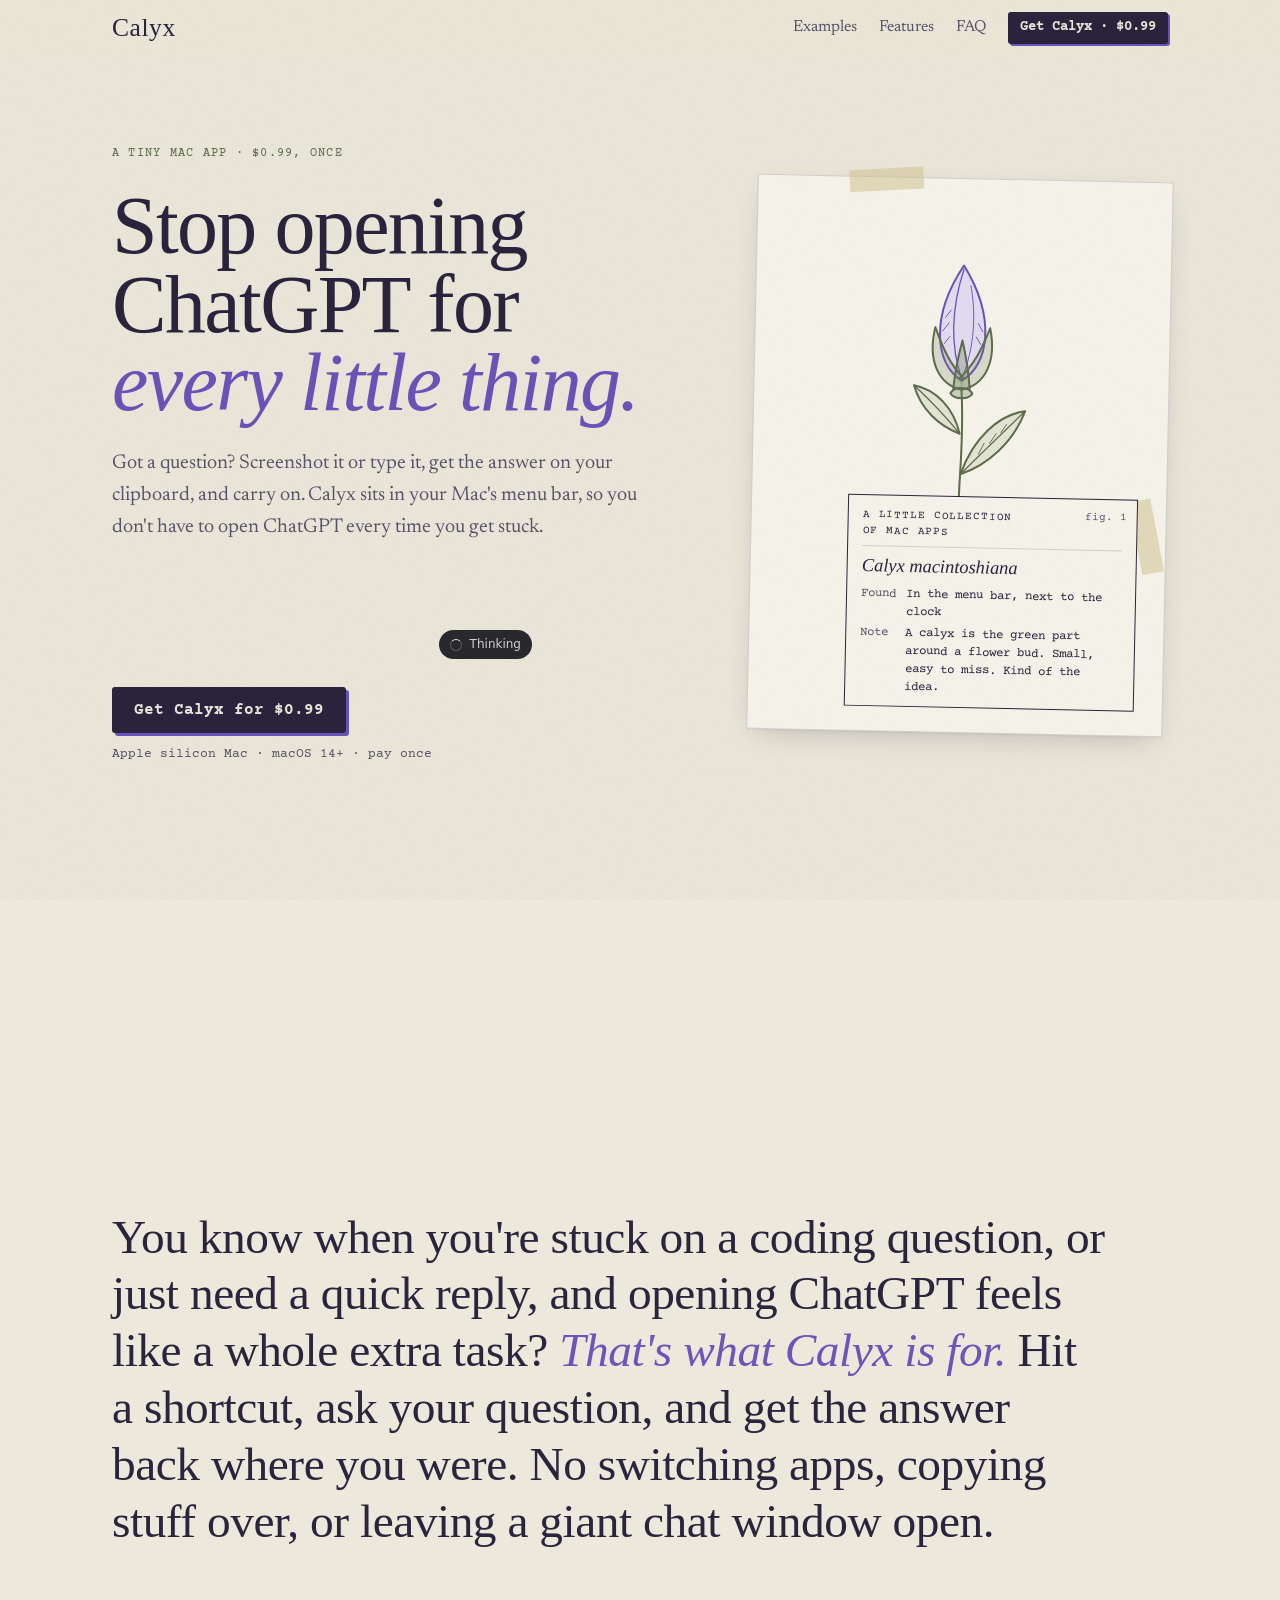
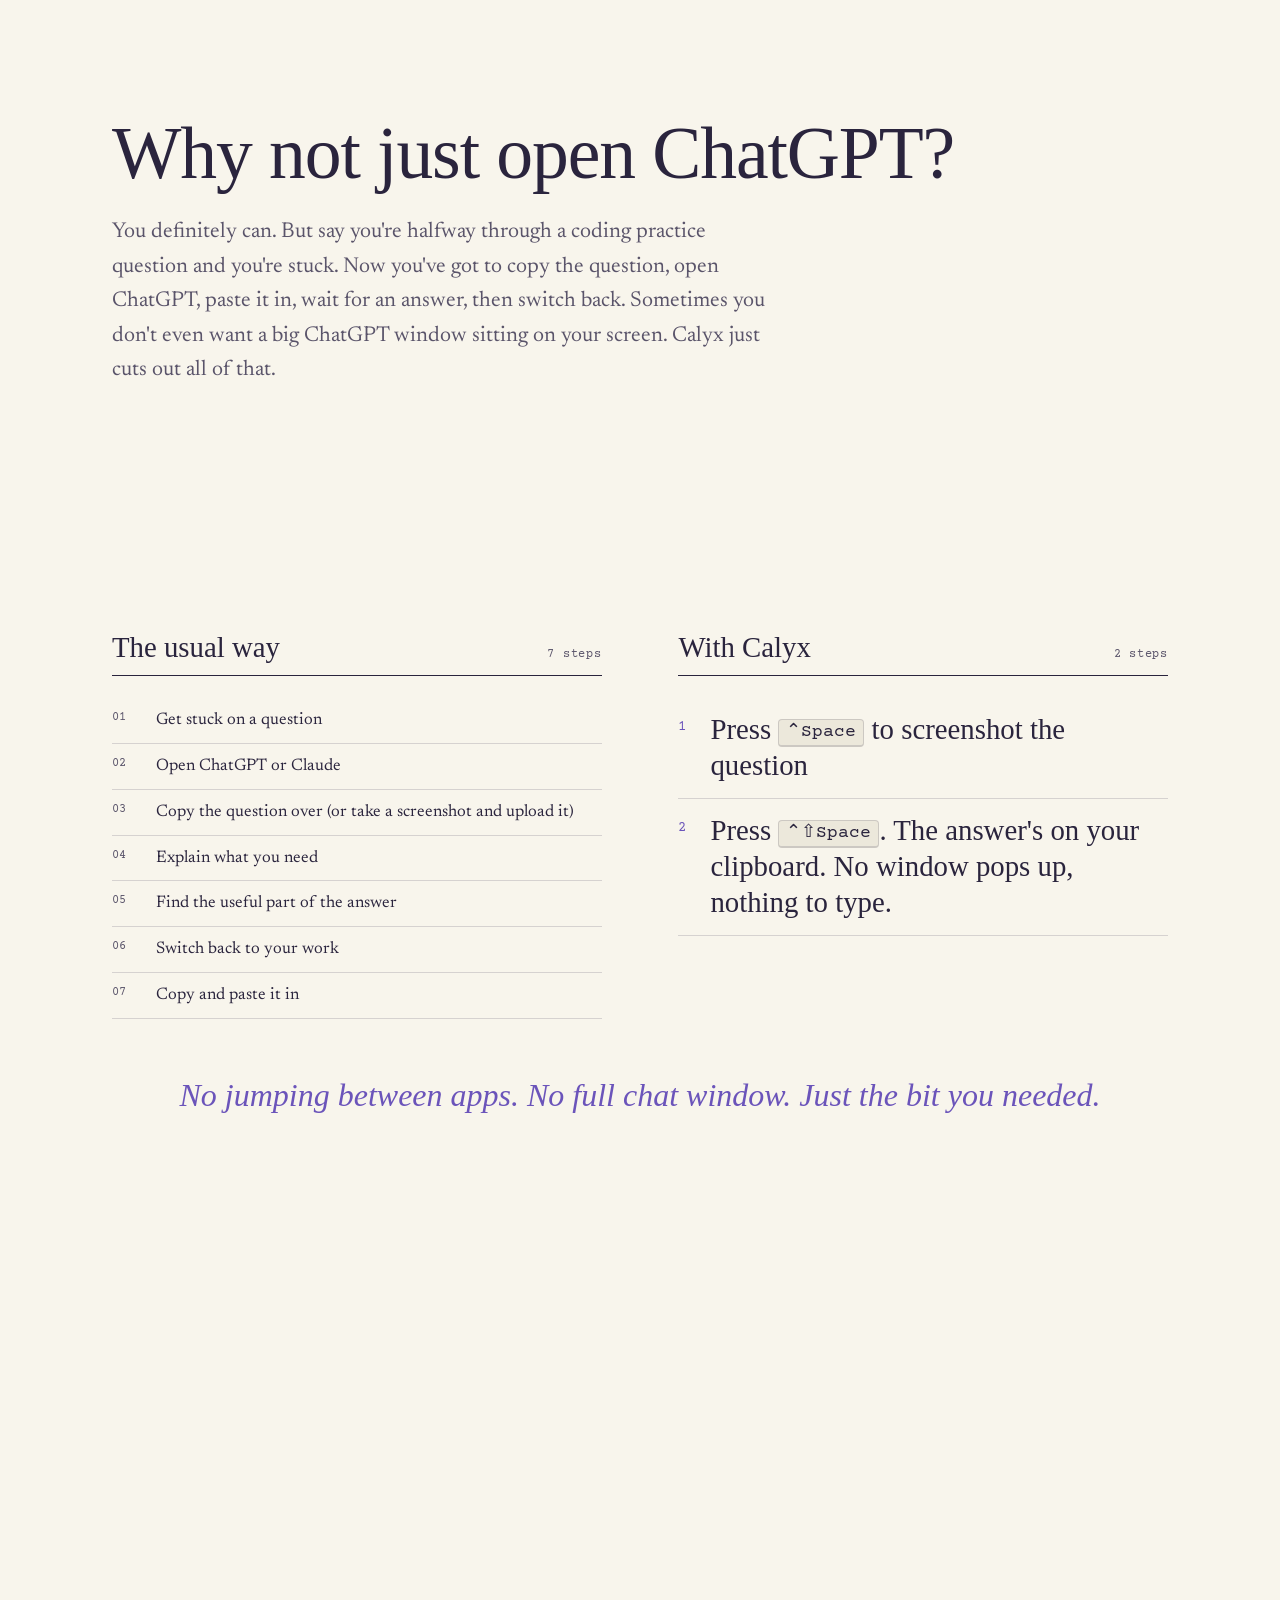
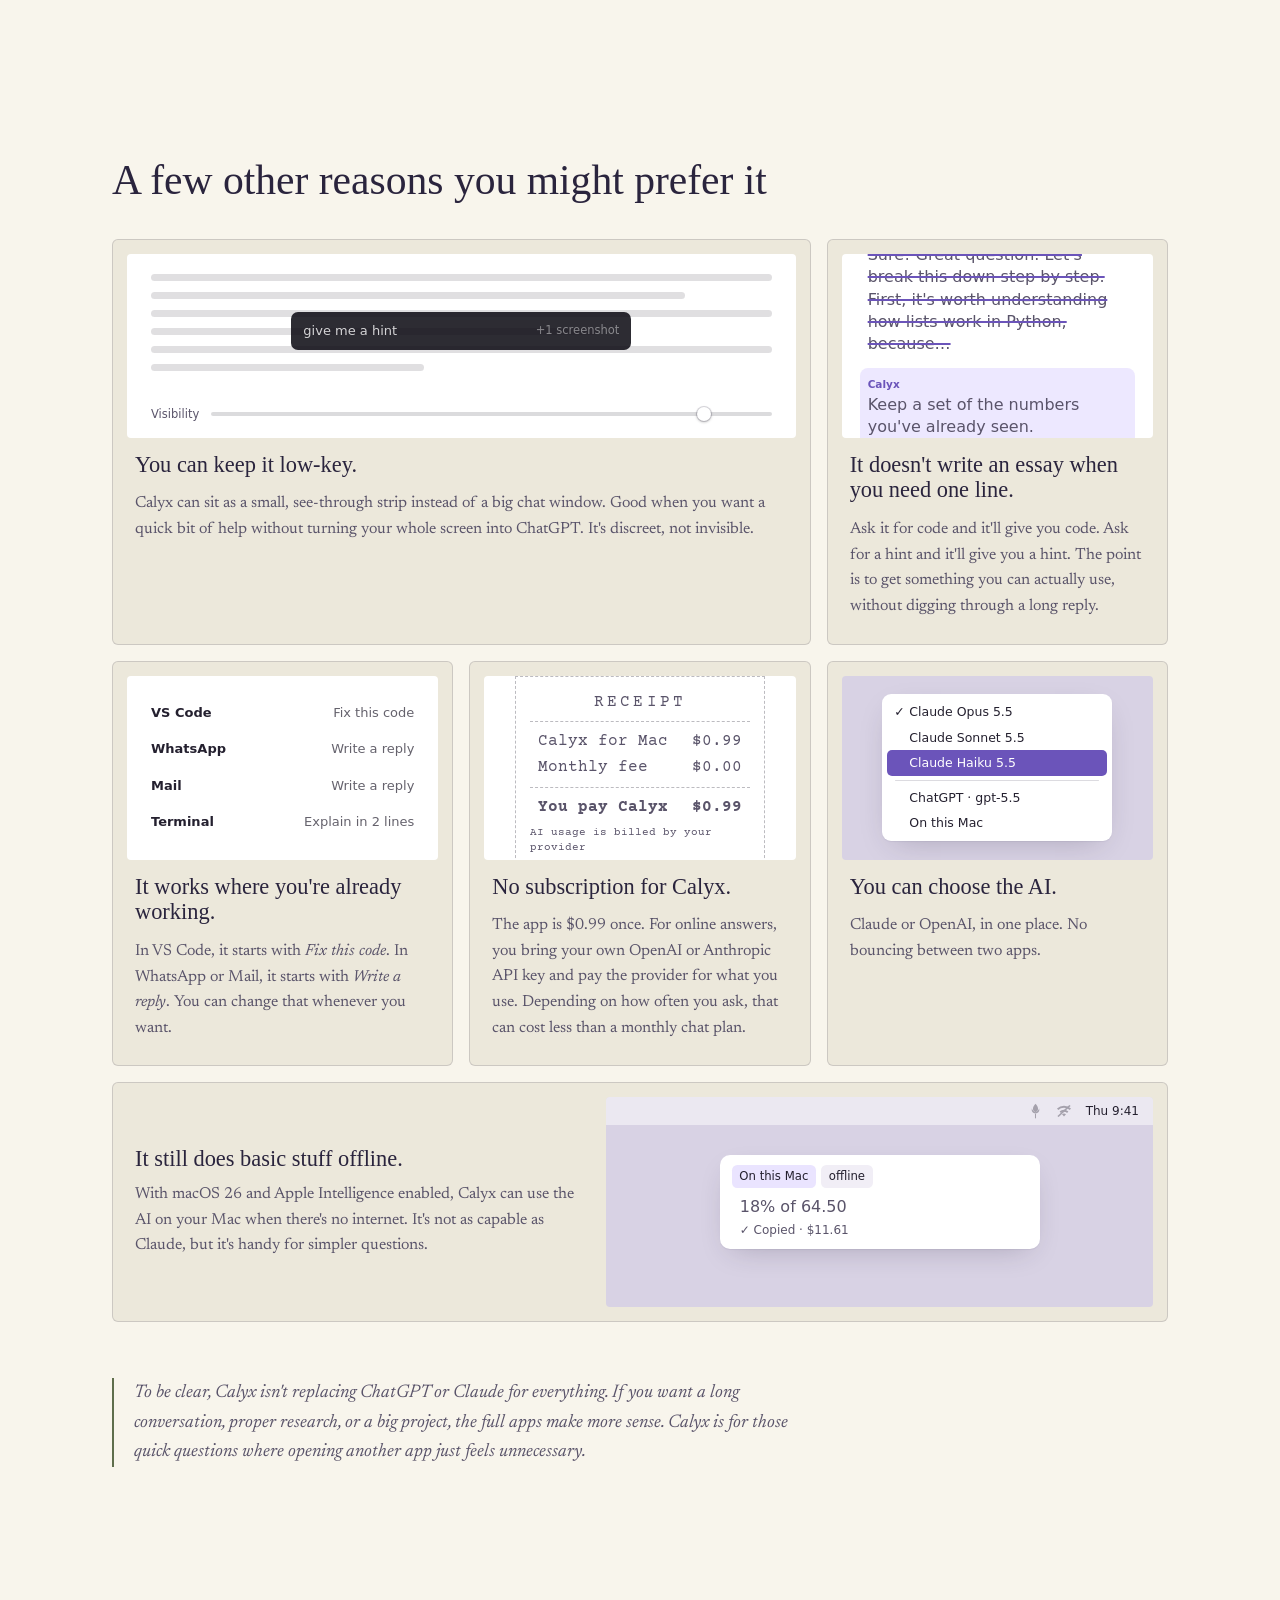
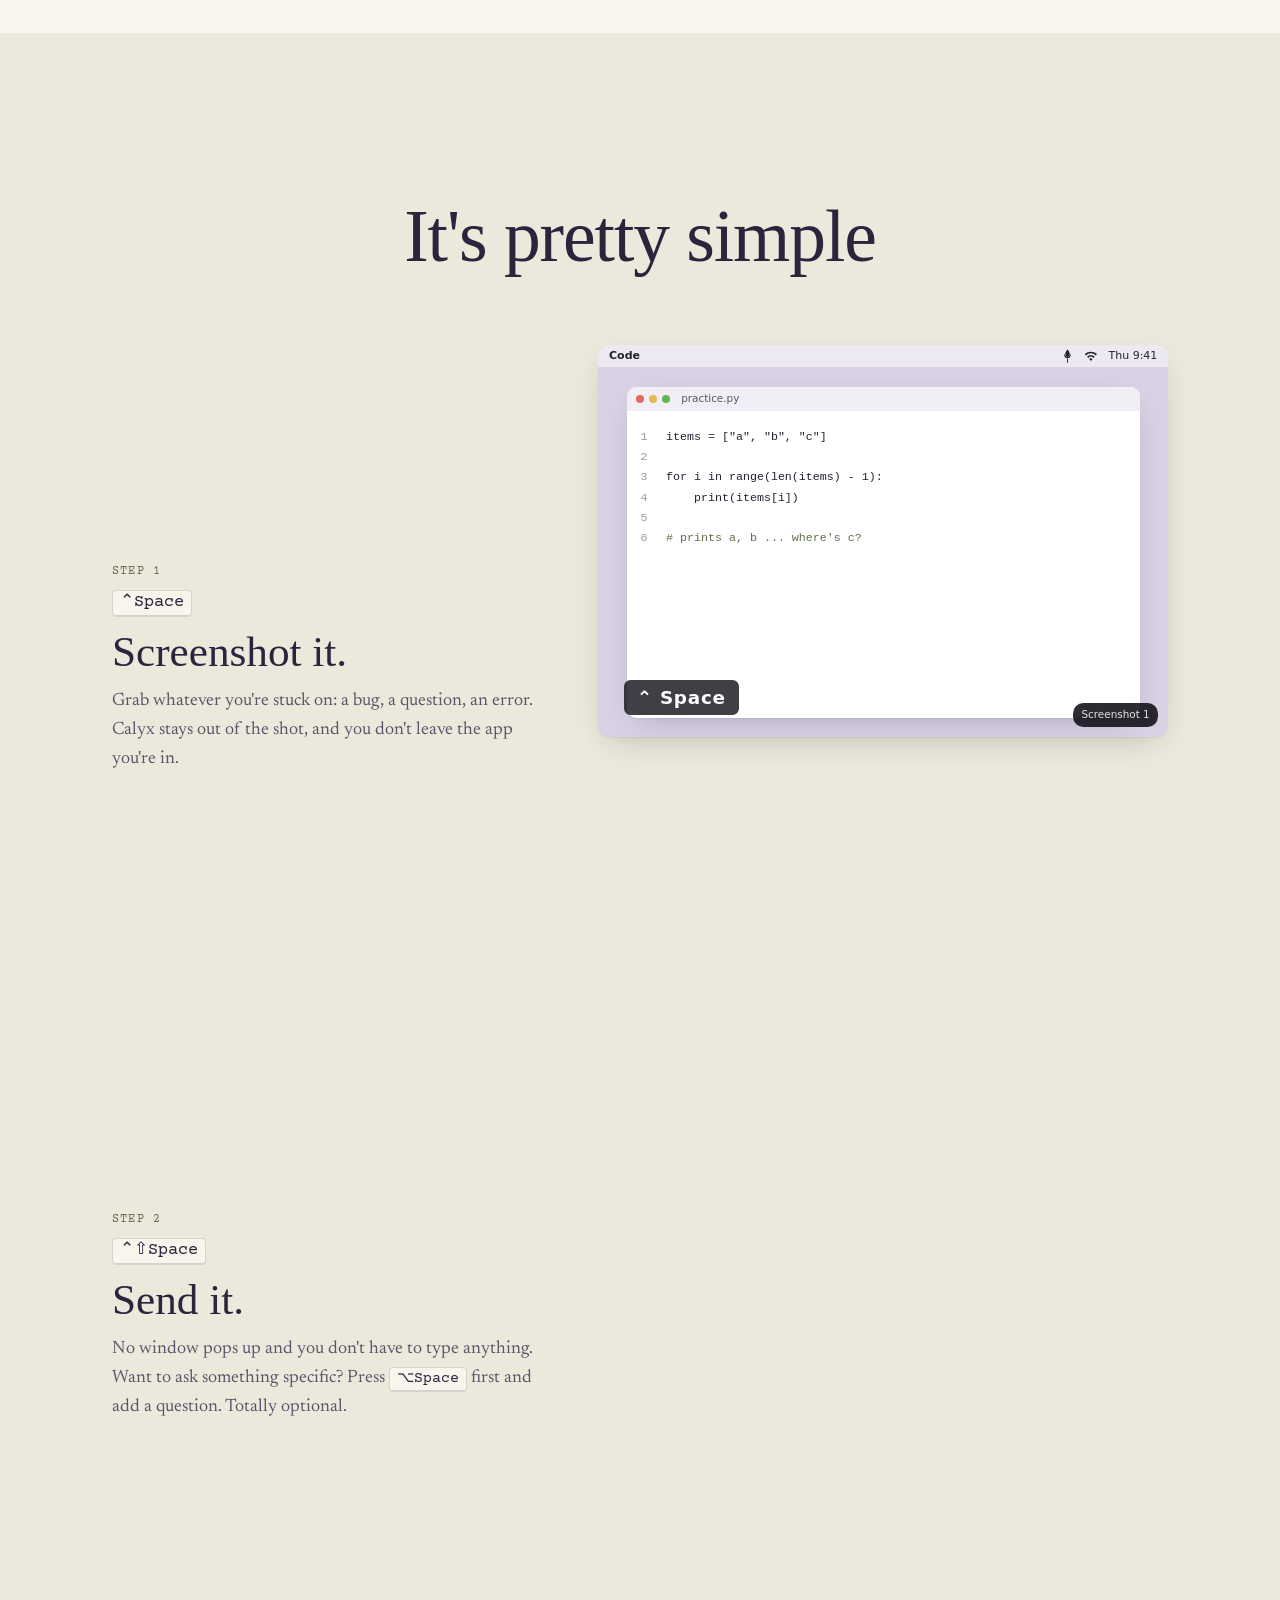
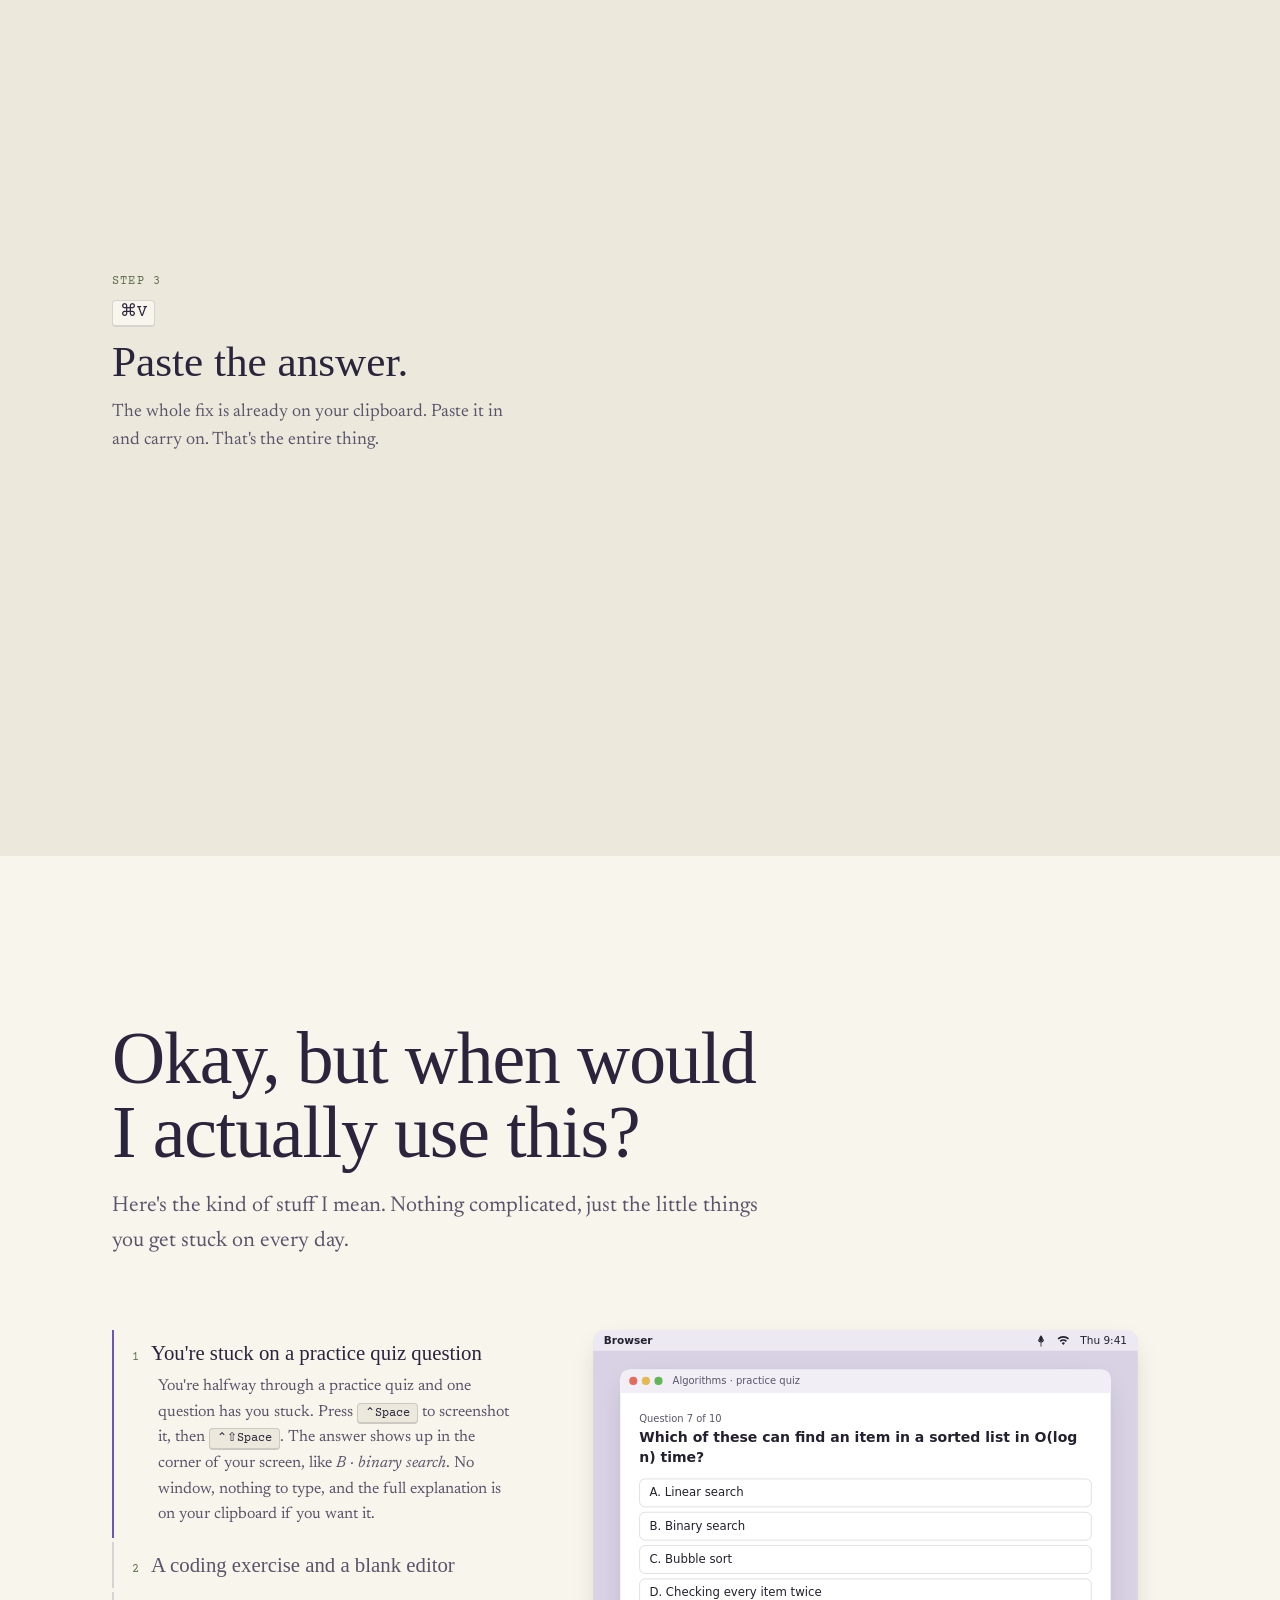
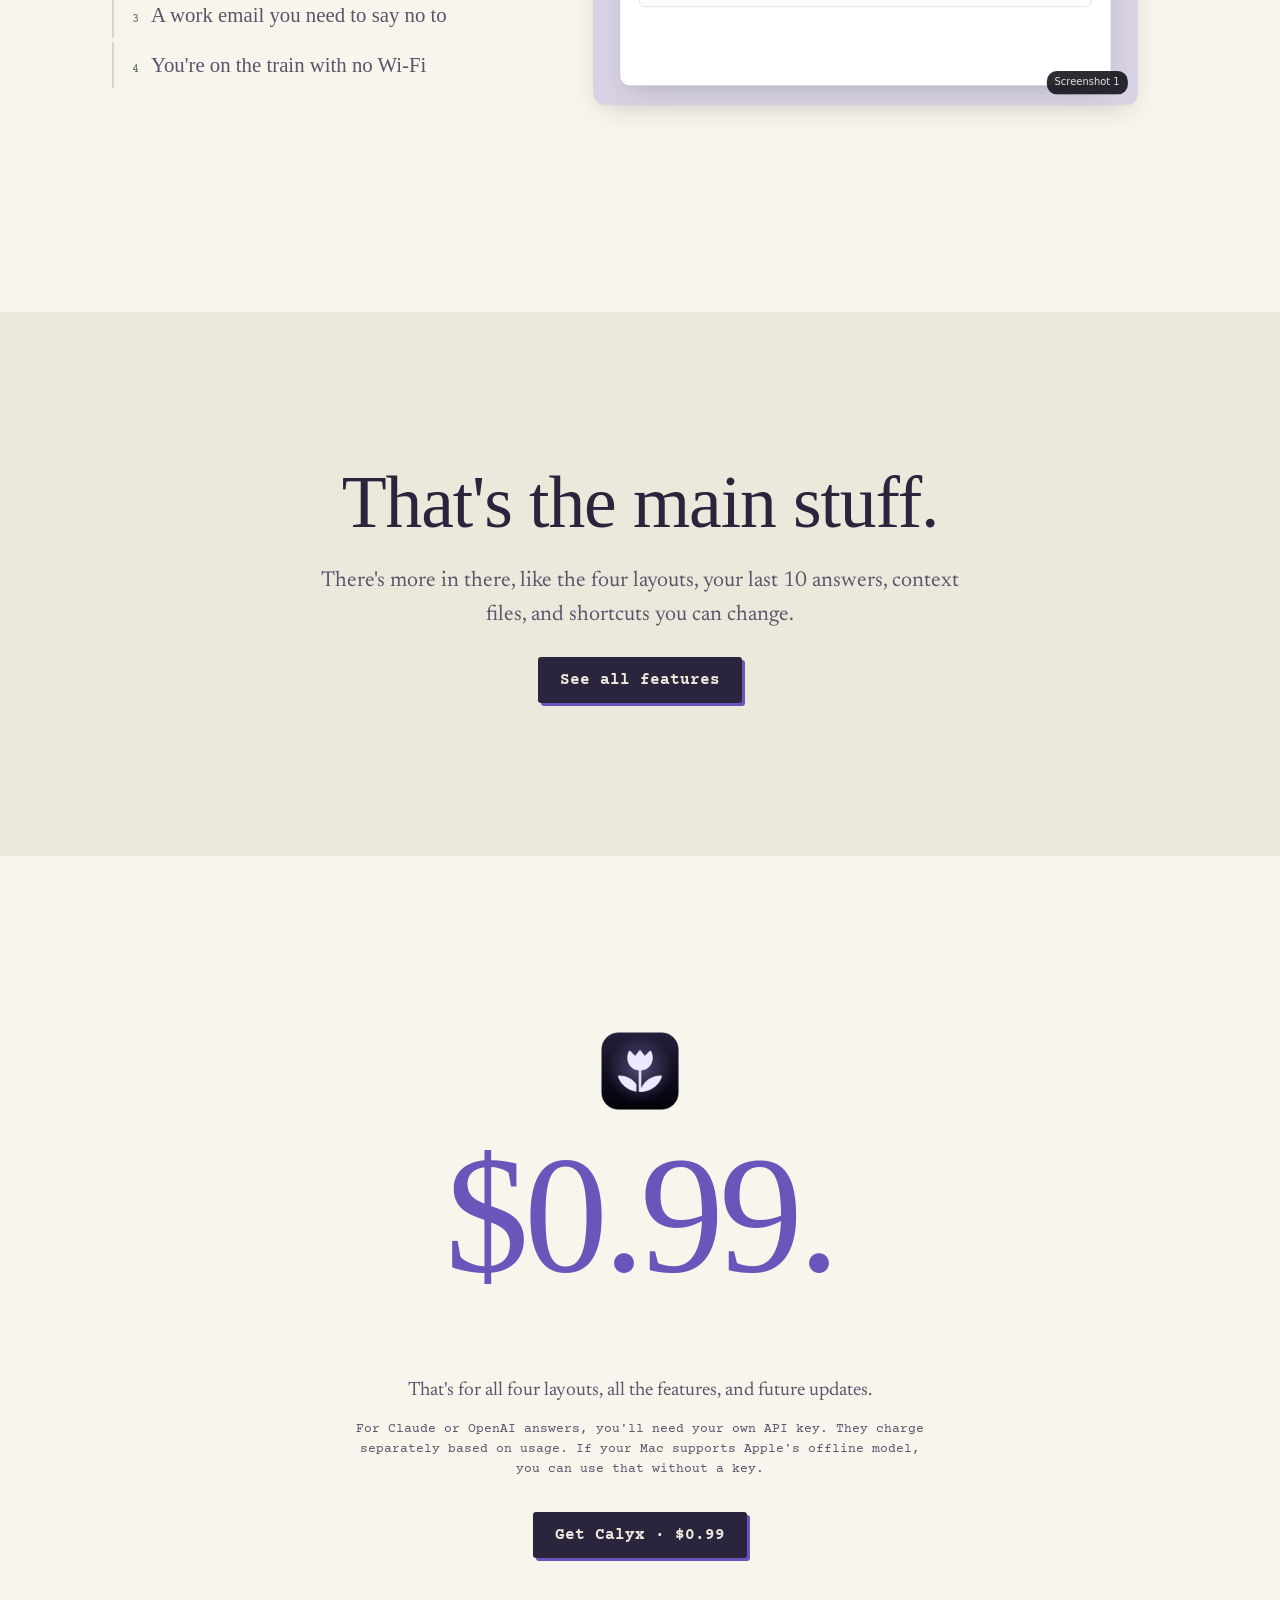
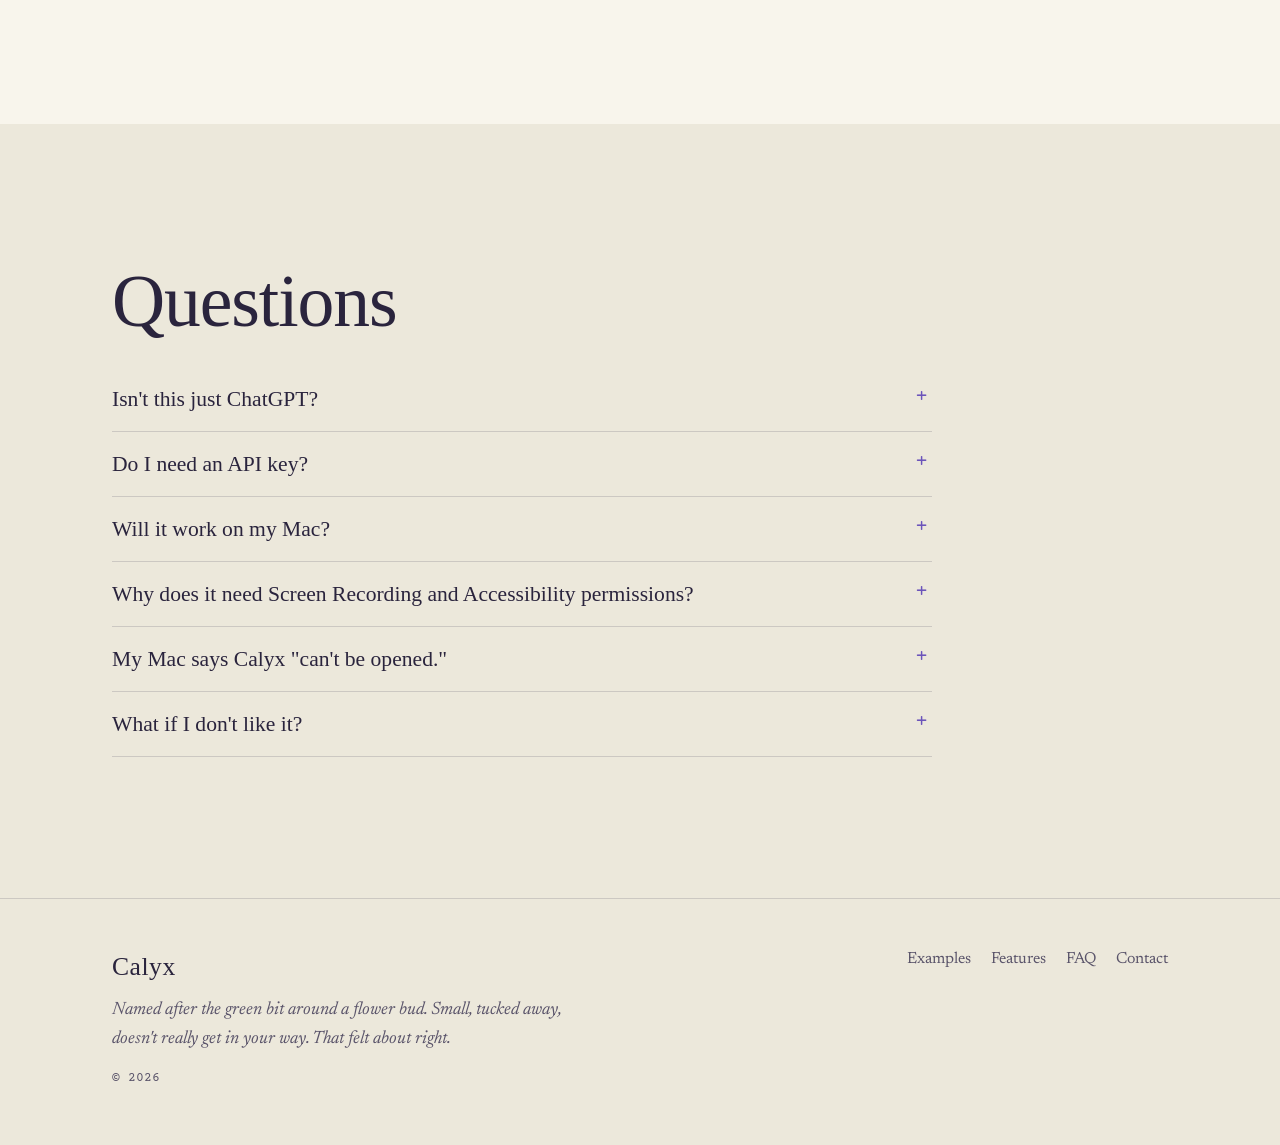
==== index.html @ e297855c "Version the CSS and JS links so updates aren't stuck behind the cache Co-Authored-By: Claude Opus 5." ====
<!doctype html>
<html lang="en">
<head>
  <meta charset="utf-8">
  <meta name="viewport" content="width=device-width, initial-scale=1">
  <title>Calyx · Stop opening ChatGPT for every little thing</title>
  <meta name="description" content="A tiny AI app for your Mac. Screenshot a question, ask what you need, and get the answer without leaving the app you're in. $0.99, once.">
  <meta property="og:title" content="Calyx · Stop opening ChatGPT for every little thing">
  <meta property="og:description" content="Stuck on a line of code? Need a quick reply? Ask without opening another chat window. Calyx for Mac · $0.99.">
  <meta property="og:image" content="https://nahshonl.github.io/calyx/assets/og.png">
  <meta name="twitter:card" content="summary_large_image">
  <meta name="color-scheme" content="light dark">
  <link rel="icon" href="assets/bud.svg" type="image/svg+xml">
  <link rel="apple-touch-icon" href="assets/app-icon.png">
  <link rel="preconnect" href="https://fonts.googleapis.com">
  <link rel="preconnect" href="https://fonts.gstatic.com" crossorigin>
  <link href="https://fonts.googleapis.com/css2?family=IM+Fell+English:ital@0;1&family=Newsreader:ital,opsz,wght@0,6..72,400;0,6..72,500;1,6..72,400&family=Courier+Prime:wght@400;700&display=swap" rel="stylesheet">
  <link rel="stylesheet" href="styles.css?v=202610161511">
  <script>document.documentElement.classList.add("js");</script>
</head>
<body>
  <svg class="grain" aria-hidden="true"><filter id="grain"><feTurbulence type="fractalNoise" baseFrequency=".85" numOctaves="3" stitchTiles="stitch"/><feColorMatrix values="0 0 0 0 0  0 0 0 0 0  0 0 0 0 0  0 0 0 .5 0"/></filter><rect width="100%" height="100%" filter="url(#grain)"/></svg>

  <header class="nav">
    <div class="nav-in wrap">
      <a class="wordmark" href="index.html" aria-label="Calyx home">Calyx</a>
      <nav aria-label="Main">
        <a class="hide-sm" href="#examples">Examples</a>
        <a href="features.html">Features</a>
        <a class="hide-sm" href="#faq">FAQ</a>
        <a class="btn btn-small" data-buy href="#price">Get Calyx · $0.99</a>
      </nav>
    </div>
  </header>

  <main>
    <!-- Hero: the headline on the left, the herbarium sheet on the right. As it scrolls away
         the words drift up and the sheet tilts (--p, set by main.js). -->
    <section class="hero" data-progress="exit">
      <div class="hero-in wrap">
        <div class="hero-copy" data-reveal-group>
          <p class="eyebrow">A tiny Mac app · $0.99, once</p>
          <h1>Stop opening ChatGPT for <em>every little thing.</em></h1>
          <p class="lede">Got a question? Screenshot it or type it, get the answer on your clipboard, and carry on. Calyx sits in your Mac's menu bar, so you don't have to open ChatGPT every time you get stuck.</p>
          <div class="demo" aria-label="Example: the Incognito bar">
            <div class="demo-bar" id="demoBar"><span class="demo-text" id="demoText">why does this python loop skip the last item?</span><span class="caret" aria-hidden="true"></span></div>
            <div class="demo-pill" id="demoPill"><span class="spin" aria-hidden="true"></span><span id="demoPillText">✓ Copied · range stops before the end</span></div>
          </div>
          <div class="cta">
            <a class="btn" data-buy href="#price">Get Calyx for $0.99</a>
            <p class="fine">Apple silicon Mac · macOS 14+ · pay once</p>
          </div>
        </div>

        <div class="hero-art">
          <figure class="sheet" aria-labelledby="fig1" data-reveal style="--i: 2">
            <span class="tape tape-a" aria-hidden="true"></span>
            <span class="tape tape-b" aria-hidden="true"></span>
            <svg class="bud" viewBox="0 0 240 360" fill="none" stroke-linecap="round" stroke-linejoin="round" role="img" aria-label="A drawing of a flower bud wrapped in its green calyx">
              <g class="leaf">
                <path d="M120 352 C 117 310, 125 262, 120 200"/>
                <path class="wash" d="M121 292 C 150 282, 178 256, 190 222 C 162 226, 134 252, 121 292 Z"/>
                <path class="thin" d="M121 292 C 144 268, 166 246, 190 222"/>
                <path class="hair" d="M140 270 l 6 -12 M152 258 l 7 -11 M164 246 l 6 -9"/>
                <path class="wash" d="M119 248 C 96 240, 76 222, 68 196 C 92 200, 112 220, 119 248 Z"/>
                <path class="thin" d="M119 248 C 104 230, 86 212, 68 196"/>
              </g>
              <g class="petal">
                <path class="wash" d="M120 190 C 90 172, 84 120, 120 64 C 156 120, 150 172, 120 190 Z"/>
                <path class="thin" d="M120 188 C 106 150, 108 108, 120 68"/>
                <path class="hair" d="M120 188 C 134 152, 134 116, 128 86"/>
                <path class="hair" d="M100 150 l 6 -8 M98 136 l 7 -9 M101 121 l 6 -8 M140 150 l -5 -8 M142 136 l -5 -9"/>
              </g>
              <g class="leaf">
                <path class="wash2" d="M120 200 C 94 194, 82 168, 90 132 C 99 156, 108 174, 123 188"/>
                <path class="wash2" d="M120 200 C 146 194, 158 168, 150 132 C 141 156, 132 174, 117 188"/>
                <path class="wash3" d="M111 199 C 113 176, 117 158, 120 146 C 123 158, 127 176, 129 199"/>
                <path class="wash3" d="M108 204 C 112 196, 128 196, 132 204 C 128 211, 112 211, 108 204 Z"/>
              </g>
            </svg>
            <figcaption class="label" id="fig1">
              <span class="label-head">A little collection of Mac apps</span>
              <span class="label-name"><i>Calyx macintoshiana</i></span>
              <dl>
                <dt>Found</dt><dd>In the menu bar, next to the clock</dd>
                <dt>Note</dt><dd>A calyx is the green part around a flower bud. Small, easy to miss. Kind of the idea.</dd>
              </dl>
              <span class="label-fig">fig. 1</span>
            </figcaption>
          </figure>
        </div>
      </div>
    </section>

    <!-- The statement: pinned while its words light up one by one. -->
    <section class="statement" data-progress="pin" aria-label="What Calyx is for">
      <div class="pin">
        <div class="wrap">
          <p class="statement-text" data-words>You know when you're stuck on a coding question, or just need a quick reply, and opening ChatGPT feels like a whole extra task? <em>That's what Calyx is for.</em> Hit a shortcut, ask your question, and get the answer back where you were. No switching apps, copying stuff over, or leaving a giant chat window open.</p>
        </div>
      </div>
    </section>

    <!-- Why not just open ChatGPT? The comparison plays out while it's pinned. -->
    <section class="why alt" id="why" aria-labelledby="why-title">
      <div class="why-top wrap">
        <h2 class="title" id="why-title" data-reveal>Why not just open ChatGPT?</h2>
        <p class="lead" data-reveal>You definitely can. But say you're halfway through a coding practice question and you're stuck. Now you've got to copy the question, open ChatGPT, paste it in, wait for an answer, then switch back. Sometimes you don't even want a big ChatGPT window sitting on your screen. Calyx just cuts out all of that.</p>
      </div>

      <div class="compare" data-progress="pin">
        <div class="pin">
          <div class="wrap">
            <div class="compare-grid">
              <div class="col old" data-done=".5">
                <h3 class="col-h">The usual way <span class="count">7 steps</span></h3>
                <ol>
                  <li data-at=".03"><span class="t">Get stuck on a question</span></li>
                  <li data-at=".09" style="--i: 1"><span class="t">Open ChatGPT or Claude</span></li>
                  <li data-at=".15" style="--i: 2"><span class="t">Copy the question over (or take a screenshot and upload it)</span></li>
                  <li data-at=".21" style="--i: 3"><span class="t">Explain what you need</span></li>
                  <li data-at=".27" style="--i: 4"><span class="t">Find the useful part of the answer</span></li>
                  <li data-at=".33" style="--i: 5"><span class="t">Switch back to your work</span></li>
                  <li data-at=".39" style="--i: 6"><span class="t">Copy and paste it in</span></li>
                </ol>
              </div>
              <div class="col new">
                <h3 class="col-h">With Calyx <span class="count">2 steps</span></h3>
                <ol>
                  <li data-at=".58"><span>Press <kbd>⌃Space</kbd> to screenshot the question</span></li>
                  <li data-at=".7"><span>Press <kbd>⌃⇧Space</kbd>. The answer's on your clipboard. No window pops up, nothing to type.</span></li>
                </ol>
              </div>
            </div>
            <p class="compare-end" data-at=".82">No jumping between apps. No full chat window. Just the bit you needed.</p>
          </div>
        </div>
      </div>

      <div class="why-bottom wrap">
        <h3 class="title-md" data-reveal>A few other reasons you might prefer it</h3>
        <div class="bento" data-reveal-group>
          <article class="card wide">
            <div class="viz" aria-hidden="true">
              <div class="vz-doc"><i></i><i></i><i></i><i></i><i></i><i></i></div>
              <div class="vz-bar">give me a hint<span>+1 screenshot</span></div>
              <div class="vz-slider"><span>Visibility</span><b><i></i></b></div>
            </div>
            <h4>You can keep it low-key.</h4>
            <p>Calyx can sit as a small, see-through strip instead of a big chat window. Good when you want a quick bit of help without turning your whole screen into ChatGPT. It's discreet, not invisible.</p>
          </article>

          <article class="card">
            <div class="viz viz-line" aria-hidden="true">
              <p class="vz-essay">Sure! Great question. Let's break this down step by step. First, it's worth understanding how lists work in Python, because…</p>
              <p class="vz-one"><span>Calyx</span>Keep a set of the numbers you've already seen.</p>
            </div>
            <h4>It doesn't write an essay when you need one line.</h4>
            <p>Ask it for code and it'll give you code. Ask for a hint and it'll give you a hint. The point is to get something you can actually use, without digging through a long reply.</p>
          </article>

          <article class="card">
            <div class="viz viz-apps" aria-hidden="true">
              <ul>
                <li style="--n: 0"><b>VS Code</b><span>Fix this code</span></li>
                <li style="--n: 1"><b>WhatsApp</b><span>Write a reply</span></li>
                <li style="--n: 2"><b>Mail</b><span>Write a reply</span></li>
                <li style="--n: 3"><b>Terminal</b><span>Explain in 2 lines</span></li>
              </ul>
            </div>
            <h4>It works where you're already working.</h4>
            <p>In VS Code, it starts with <i>Fix this code</i>. In WhatsApp or Mail, it starts with <i>Write a reply</i>. You can change that whenever you want.</p>
          </article>

          <article class="card">
            <div class="viz viz-receipt" aria-hidden="true">
              <div class="rc">
                <p class="rc-h">Receipt</p>
                <p><span>Calyx for Mac</span><span>$0.99</span></p>
                <p><span>Monthly fee</span><span>$0.00</span></p>
                <p class="rc-t"><span>You pay Calyx</span><span>$0.99</span></p>
                <span class="rc-n">AI usage is billed by your provider</span>
              </div>
            </div>
            <h4>No subscription for Calyx.</h4>
            <p>The app is $0.99 once. For online answers, you bring your own OpenAI or Anthropic API key and pay the provider for what you use. Depending on how often you ask, that can cost less than a monthly chat plan.</p>
          </article>

          <article class="card">
            <div class="viz viz-models" aria-hidden="true">
              <ul class="vz-menu">
                <li class="sel">Claude Opus 5.5</li>
                <li>Claude Sonnet 5.5</li>
                <li class="hov">Claude Haiku 5.5</li>
                <li class="sep"></li>
                <li>ChatGPT · gpt-5.5</li>
                <li>On this Mac</li>
              </ul>
            </div>
            <h4>You can choose the AI.</h4>
            <p>Claude or OpenAI, in one place. No bouncing between two apps.</p>
          </article>

          <article class="card full">
            <div>
              <h4>It still does basic stuff offline.</h4>
              <p>With macOS 26 and Apple Intelligence enabled, Calyx can use the AI on your Mac when there's no internet. It's not as capable as Claude, but it's handy for simpler questions.</p>
            </div>
            <div class="viz viz-offline" aria-hidden="true">
              <div class="vz-mbar">
                <span class="mb-bud"></span>
                <svg class="wifi off" viewBox="0 0 16 12"><path d="M8 11.6 10 9.3a3 3 0 0 0-4 0Z"/><path d="M3.6 6.5a6.4 6.4 0 0 1 8.8 0l-1.3 1.5a4.4 4.4 0 0 0-6.2 0Z"/><path d="M1 3.6a10 10 0 0 1 14 0l-1.3 1.5a8 8 0 0 0-11.4 0Z"/><path class="wifi-x" d="M2 11.5 14 .5" fill="none" stroke="currentColor" stroke-width="1.6"/></svg>
                <span>Thu 9:41</span>
              </div>
              <div class="vz-box">
                <div class="cx-chips"><span class="chip">On this Mac</span><span class="chip chip-ghost">offline</span></div>
                <p>18% of 64.50</p>
                <p class="vz-sum">✓ Copied · $11.61</p>
              </div>
            </div>
          </article>
        </div>

        <p class="honest" data-reveal>To be clear, Calyx isn't replacing ChatGPT or Claude for everything. If you want a long conversation, proper research, or a big project, the full apps make more sense. Calyx is for those quick questions where opening another app just feels unnecessary.</p>
      </div>
    </section>

    <!-- How it works: the screen sticks while the three steps scroll past it. -->
    <section class="how" id="how" aria-labelledby="how-title">
      <div class="wrap">
        <div class="sec-head center">
          <h2 class="title" id="how-title" data-reveal>It's pretty simple</h2>
        </div>
        <div class="story" data-steps data-cumulative>
          <div class="story-steps">
            <article class="story-step" data-step>
              <p class="story-num">Step 1</p>
              <p class="story-keys"><kbd>⌃Space</kbd></p>
              <h3>Screenshot it.</h3>
              <p class="story-text">Grab whatever you're stuck on: a bug, a question, an error. Calyx stays out of the shot, and you don't leave the app you're in.</p>
            </article>
            <article class="story-step" data-step>
              <p class="story-num">Step 2</p>
              <p class="story-keys"><kbd>⌃⇧Space</kbd></p>
              <h3>Send it.</h3>
              <p class="story-text">No window pops up and you don't have to type anything. Want to ask something specific? Press <kbd>⌥Space</kbd> first and add a question. Totally optional.</p>
            </article>
            <article class="story-step" data-step>
              <p class="story-num">Step 3</p>
              <p class="story-keys"><kbd>⌘V</kbd></p>
              <h3>Paste the answer.</h3>
              <p class="story-text">The whole fix is already on your clipboard. Paste it in and carry on. That's the entire thing.</p>
            </article>
          </div>
          <div class="story-stick">
            <div class="screen-frame">
              <div class="screen how-screen" data-step-screen aria-hidden="true">
                <div class="mbar"><b>Code</b><span class="mbar-right"><span class="mb-bud"></span><svg class="wifi" viewBox="0 0 16 12"><path d="M8 11.6 10 9.3a3 3 0 0 0-4 0Z"/><path d="M3.6 6.5a6.4 6.4 0 0 1 8.8 0l-1.3 1.5a4.4 4.4 0 0 0-6.2 0Z"/><path d="M1 3.6a10 10 0 0 1 14 0l-1.3 1.5a8 8 0 0 0-11.4 0Z"/></svg><span>Thu 9:41</span></span></div>
                <div class="win">
                  <div class="win-bar"><i></i><i></i><i></i><span>practice.py</span></div>
                  <div class="win-body">
                    <div class="code">
                      <div><b>1</b>items = ["a", "b", "c"]</div>
                      <div><b>2</b></div>
                      <div class="fix"><b>3</b><span class="was">for i in range(len(items) - 1):</span><span class="now">for i in range(len(items)):</span></div>
                      <div><b>4</b>    print(items[i])</div>
                      <div><b>5</b></div>
                      <div><b>6</b><em># prints a, b ... where's c?</em></div>
                    </div>
                  </div>
                </div>
                <div class="corner"><span class="hc1">Screenshot 1</span><span class="hc2">✓ Copied · range stops before the end</span></div>
                <div class="kc hw-keys"><span class="hk hk1">⌃ Space</span><span class="hk hk2">⌃ ⇧ Space</span><span class="hk hk3">⌘ V</span></div>
                <div class="flash"></div>
              </div>
            </div>
          </div>
        </div>
      </div>
    </section>

    <!-- Examples: short scripted scenes, played on a fake Mac screen. -->
    <section class="examples alt" id="examples" aria-labelledby="examples-title">
      <div class="wrap">
        <div class="sec-head">
          <h2 class="title" id="examples-title" data-reveal>Okay, but when would I actually use this?</h2>
          <p class="lead" data-reveal>Here's the kind of stuff I mean. Nothing complicated, just the little things you get stuck on every day.</p>
        </div>

        <div class="uses">
          <ol class="uses-list" data-reveal-group>
            <li class="use">
              <button class="use-tab" type="button" data-scene="quiz" aria-pressed="true"><span class="use-num">1</span>You're stuck on a practice quiz question</button>
              <p class="use-cap">You're halfway through a practice quiz and one question has you stuck. Press <kbd>⌃Space</kbd> to screenshot it, then <kbd>⌃⇧Space</kbd>. The answer shows up in the corner of your screen, like <i>B · binary search</i>. No window, nothing to type, and the full explanation is on your clipboard if you want it.</p>
            </li>
            <li class="use">
              <button class="use-tab" type="button" data-scene="code" aria-pressed="false"><span class="use-num">2</span>A coding exercise and a blank editor</button>
              <p class="use-cap">The exercise wants a function and you've got nothing written. Click into the editor, press <kbd>⌃Space</kbd>, then <kbd>⌃⇧Space</kbd>. Calyx writes the whole thing and pastes it in, one shot. You don't even have to explain the question.</p>
            </li>
            <li class="use">
              <button class="use-tab" type="button" data-scene="mail" aria-pressed="false"><span class="use-num">3</span>A work email you need to say no to</button>
              <p class="use-cap">Someone wants you at a Saturday workshop. You don't want to go, and you don't want to spend ten minutes wording it. Press <kbd>⌃Space</kbd> to grab the email, then <kbd>⌥Space</kbd>, type <i>say no politely</i>, and press <kbd>⌃⇧Space</kbd>. A proper reply lands in the email. Done.</p>
            </li>
            <li class="use">
              <button class="use-tab" type="button" data-scene="off" aria-pressed="false"><span class="use-num">4</span>You're on the train with no Wi-Fi</button>
              <p class="use-cap">If your Mac supports Apple's on-device AI, Calyx can still handle basic questions offline. The little bud in the menu bar goes grey when you're disconnected. The offline model isn't quite as smart, but it's there when you need it.</p>
            </li>
          </ol>

          <div class="screen-frame" data-progress="enter">
            <div class="screen stage" id="stage" data-active="quiz" aria-hidden="true">
              <div class="mbar">
                <b class="mbar-app">Browser</b>
                <span class="mbar-right">
                  <span class="mb-bud"></span>
                  <svg class="wifi" viewBox="0 0 16 12"><path d="M8 11.6 10 9.3a3 3 0 0 0-4 0Z"/><path d="M3.6 6.5a6.4 6.4 0 0 1 8.8 0l-1.3 1.5a4.4 4.4 0 0 0-6.2 0Z"/><path d="M1 3.6a10 10 0 0 1 14 0l-1.3 1.5a8 8 0 0 0-11.4 0Z"/><path class="wifi-x" d="M2 11.5 14 .5" fill="none" stroke="currentColor" stroke-width="1.6"/></svg>
                  <span>Thu 9:41</span>
                </span>
              </div>

              <div class="win">
                <div class="win-bar"><i></i><i></i><i></i><span class="win-title">Algorithms · practice quiz</span></div>
                <div class="win-body">

                  <div class="scene sc-quiz on" data-scene="quiz" data-app="Browser" data-title="Algorithms · practice quiz">
                    <p class="q-meta">Question 7 of 10</p>
                    <p class="q-text">Which of these can find an item in a sorted list in O(log n) time?</p>
                    <ul class="q-opts">
                      <li>A. Linear search</li>
                      <li class="q-right">B. Binary search</li>
                      <li>C. Bubble sort</li>
                      <li>D. Checking every item twice</li>
                    </ul>
                  </div>

                  <div class="scene sc-code" data-scene="code" data-app="Browser" data-title="Python practice · 5 of 12">
                    <p class="q-meta">Python practice · Lists</p>
                    <p class="q-text">Write a function that returns the first number that appears twice in a list.</p>
                    <p class="py-ex"><code>first_repeat([4, 2, 5, 2, 4])</code> → <code>2</code></p>
                    <div class="ed"><pre class="ed-fill" data-fill></pre></div>
                    <div class="ex-row"><span class="ex-submit">Run tests</span><span class="ex-result">✓ 3 of 3 tests passed</span></div>
                  </div>

                  <div class="scene sc-mail" data-scene="mail" data-app="Mail" data-title="Inbox · Saturday planning workshop">
                    <p class="ml-from"><b>Rachel Tan</b> · to me · 9:12 AM</p>
                    <p class="ml-subj">Saturday planning workshop</p>
                    <p class="ml-body">Hi, hope you're well! We're running a planning workshop this Saturday from 9am to 4pm and would love for you to join. Could you confirm by end of day?</p>
                    <div class="ml-reply"><span class="ml-fill" data-fill></span></div>
                    <div class="cx-box">
                      <div class="cx-chips"><span class="chip">+1 screenshot</span><span class="chip chip-ghost">Write a reply</span></div>
                      <div class="cx-in"><span class="cx-type" data-fill></span></div>
                    </div>
                  </div>

                  <div class="scene sc-off" data-scene="off" data-app="Notes" data-title="Trip money">
                    <p class="nt-h">Trip money</p>
                    <p>Dinner came to $64.50. Adding 18% tip.</p>
                    <p>Tip: <span class="nt-fill" data-fill></span></p>
                    <div class="cx-box">
                      <div class="cx-chips"><span class="chip">On this Mac</span><span class="chip chip-ghost">offline</span></div>
                      <div class="cx-in"><span class="cx-type" data-fill></span></div>
                      <div class="cx-wait"><span class="spin"></span>Thinking…</div>
                      <div class="cx-sum">✓ Copied · $11.61</div>
                    </div>
                  </div>

                </div>
              </div>

              <div class="corner"><span class="spin"></span><span class="corner-t"></span></div>
              <div class="kc"></div>
              <div class="flash"></div>
            </div>
          </div>
        </div>
      </div>
    </section>

    <!-- A pointer to the full features page. -->
    <section class="more" aria-labelledby="more-title">
      <div class="wrap center">
        <h2 class="title" id="more-title" data-reveal>That's the main stuff.</h2>
        <p class="lead" data-reveal>There's more in there, like the four layouts, your last 10 answers, context files, and shortcuts you can change.</p>
        <a class="btn" href="features.html" data-reveal>See all features</a>
      </div>
    </section>

    <!-- Price -->
    <section class="price-sec alt" id="price" aria-labelledby="price-title">
      <div class="wrap">
        <img class="price-icon" src="assets/app-icon.png" width="96" height="96" alt="A pale flower bud on a dark rounded square" data-reveal>
        <h2 class="price-big" id="price-title" data-reveal="scale">$0.99.</h2>
        <p class="price-sub" data-reveal>Once. Not every month.</p>
        <p class="price-body" data-reveal>That's for all four layouts, all the features, and future updates.</p>
        <p class="fine price-fine" data-reveal>For Claude or OpenAI answers, you'll need your own API key. They charge separately based on usage. If your Mac supports Apple's offline model, you can use that without a key.</p>
        <a class="btn" data-buy href="#price" data-reveal>Get Calyx · $0.99</a>
      </div>
    </section>

    <!-- FAQ -->
    <section class="faq" id="faq" aria-labelledby="faq-title">
      <div class="wrap">
        <h2 class="title" id="faq-title" data-reveal>Questions</h2>
        <details>
          <summary>Isn't this just ChatGPT?</summary>
          <p>Kind of. It uses the same AI models, so it's not claiming to be smarter. The difference is how you use it. You're stuck on a coding question, you screenshot it, get a hint, and get back to coding. No separate ChatGPT window and no copying everything back and forth. For longer conversations, I'd still use the proper apps.</p>
        </details>
        <details>
          <summary>Do I need an API key?</summary>
          <p>For Claude or OpenAI, yes. Get one from Anthropic or OpenAI, paste it into Settings, and click <i>Test key</i>. The provider charges you for what you use. Apple's offline model doesn't need a key.</p>
        </details>
        <details>
          <summary>Will it work on my Mac?</summary>
          <p>As long as it's an Apple silicon Mac (M1 or newer) on macOS 14 or later. Offline AI needs macOS 26 with Apple Intelligence enabled.</p>
        </details>
        <details>
          <summary>Why does it need Screen Recording and Accessibility permissions?</summary>
          <p>Screen Recording lets you attach what's on your screen. Accessibility lets Calyx paste into other apps for you. You can skip either permission and the rest of the app still works. You can check permissions under Settings › Shortcuts.</p>
        </details>
        <details>
          <summary>My Mac says Calyx "can't be opened."</summary>
          <p>macOS can block apps downloaded outside the App Store. Go to System Settings › Privacy &amp; Security, scroll down, then choose <i>Open Anyway</i> for Calyx. You should only need to do it once.</p>
        </details>
        <details>
          <summary>What if I don't like it?</summary>
          <p>Email <a data-contact href="mailto:hello@example.com">hello@example.com</a> and I'll refund the $0.99. No point making that a whole thing.</p>
        </details>
      </div>
    </section>
  </main>

  <footer class="foot">
    <div class="foot-in wrap">
      <div>
        <span class="wordmark">Calyx</span>
        <p>Named after the green bit around a flower bud. Small, tucked away, doesn't really get in your way. That felt about right.</p>
      </div>
      <nav class="foot-links" aria-label="Footer">
        <a href="#examples">Examples</a>
        <a href="features.html">Features</a>
        <a href="#faq">FAQ</a>
        <a data-contact href="mailto:hello@example.com">Contact</a>
      </nav>
      <p class="fine">© 2026</p>
    </div>
  </footer>

  <script src="main.js?v=202610161511"></script>
</body>
</html>
---- styles.css ----
/* Calyx: a herbarium sheet for a Mac app.
   Board and sheet paper, aubergine ink from the app icon, lilac for petals, sage for the calyx. */
:root {
  --board: #ECE8DB;
  --sheet: #F8F5EC;
  --card: var(--sheet);
  --ink: #2A243D;
  --ink-2: #5A546A;
  --rule: rgba(42, 36, 61, .16);
  --lilac: #6B54BA;
  --lilac-wash: #B9A6FF;
  --sage: #5F6E4C;
  --sage-wash: #6F7F5C;
  --tape: rgba(214, 199, 150, .55);
  --win: #FFFFFF;
  --win-ink: #24202F;
  --win-2: #F1EEF6;
  --desk: #D8D2E4;
  --mbar: rgba(255, 255, 255, .5);
  --hud: rgba(11, 10, 18, .86);
  --hud-edge: transparent;
  --ok: #2F7D4F;
  --pick: #6B54BA;
  --shadow: 0 1px 1px rgba(42, 36, 61, .06), 0 10px 30px -12px rgba(42, 36, 61, .28);
  --grain: .07;

  --display: "IM Fell English", "Iowan Old Style", Georgia, serif;
  --body: "Newsreader", "Iowan Old Style", Georgia, serif;
  --mono: "Courier Prime", "Courier New", monospace;
  --ui: -apple-system, BlinkMacSystemFont, "SF Pro Text", system-ui, sans-serif;
  --ease: cubic-bezier(.2, .7, .2, 1);

  --gutter: 16px;
  --max: 1120px;
  --nav-h: 56px;
}
@media (min-width: 720px) { :root { --gutter: 32px; } }

@media (prefers-color-scheme: dark) {
  :root {
    --board: #13111A;
    --sheet: #1C1926;
    --ink: #ECE6FF;
    --ink-2: #ABA4BE;
    --rule: rgba(236, 230, 255, .14);
    --lilac: #B9A6FF;
    --lilac-wash: #B9A6FF;
    --sage: #9DAE86;
    --sage-wash: #9DAE86;
    --tape: rgba(185, 166, 255, .16);
    --win: #2A2636;
    --win-ink: #ECE6FF;
    --win-2: #353042;
    --desk: #2B2638;
    --mbar: rgba(0, 0, 0, .3);
    --hud-edge: rgba(255, 255, 255, .1);
    --ok: #6CC08A;
    --shadow: 0 1px 1px rgba(0, 0, 0, .3), 0 14px 34px -12px rgba(0, 0, 0, .7);
    --grain: .05;
  }
}

*, *::before, *::after { box-sizing: border-box; }
html { -webkit-text-size-adjust: 100%; scroll-behavior: smooth; scroll-padding-top: calc(var(--nav-h) + 24px); }
html.has-subnav { scroll-padding-top: calc(var(--nav-h) + 72px); }
body {
  margin: 0;
  background: var(--board);
  color: var(--ink);
  font: 400 1.125rem/1.6 var(--body);
  font-optical-sizing: auto;
  overflow-x: clip;
}
img, svg { display: block; max-width: 100%; }
a { color: inherit; }
:focus-visible { outline: 2px solid var(--lilac); outline-offset: 3px; border-radius: 4px; }
h1, h2, h3, h4 { font-weight: 400; margin: 0; }
p { margin: 0; }

.grain { position: fixed; inset: 0; width: 100%; height: 100%; pointer-events: none; opacity: var(--grain); z-index: 50; transform: translateZ(0); }
.wrap { max-width: var(--max); margin-inline: auto; padding-inline: var(--gutter); }
.center { text-align: center; }

/* ------------------------------------------------------------------ type */
.eyebrow { font: .78rem/1.4 var(--mono); letter-spacing: .1em; text-transform: uppercase; color: var(--sage); }
.fine { font: .8rem/1.55 var(--mono); color: var(--ink-2); }
.title { font-family: var(--display); font-size: clamp(2.5rem, 6vw, 4.6rem); line-height: 1; letter-spacing: -.015em; text-wrap: balance; }
.title-md { font-family: var(--display); font-size: clamp(1.8rem, 3.4vw, 2.6rem); line-height: 1.08; text-wrap: balance; }
.lead { font-size: clamp(1.15rem, 1.8vw, 1.35rem); color: var(--ink-2); max-width: 42rem; text-wrap: pretty; }
.sec-head { display: grid; gap: 20px; margin-bottom: clamp(40px, 6vw, 72px); }
.sec-head.center { justify-items: center; }
.sec-head.center .lead { margin-inline: auto; }

/* Buttons: a pressed ink stamp rather than a pill. */
.btn {
  display: inline-block;
  font: 700 1rem/1 var(--mono);
  text-decoration: none;
  color: var(--board);
  background: var(--ink);
  padding: 15px 22px;
  border-radius: 3px;
  box-shadow: 3px 3px 0 var(--lilac);
  transition: transform .15s, box-shadow .15s;
}
.btn:hover { transform: translate(-1px, -1px); box-shadow: 4px 4px 0 var(--lilac); }
.btn:active { transform: translate(2px, 2px); box-shadow: 1px 1px 0 var(--lilac); }
.btn-small { padding: 9px 12px; font-size: .85rem; box-shadow: 2px 2px 0 var(--lilac); }

kbd {
  display: inline-block;
  font: .85em/1.3 var(--mono);
  padding: 1px 7px;
  border: 1px solid var(--rule);
  border-bottom-width: 2px;
  border-radius: 4px;
  background: var(--sheet);
  color: var(--ink);
  white-space: nowrap;
}

/* ------------------------------------------------------------------ scroll reveals */
.js [data-reveal] {
  opacity: 0;
  translate: 0 28px;
  transition: opacity .9s var(--ease), translate .9s var(--ease), scale .9s var(--ease);
  transition-delay: calc(var(--i, 0) * 90ms);
}
.js [data-reveal="scale"] { translate: none; scale: .9; }
.js [data-reveal].in { opacity: 1; translate: none; scale: none; }

/* ------------------------------------------------------------------ nav */
.nav {
  position: sticky; top: 0; z-index: 40;
  background: color-mix(in srgb, var(--board) 82%, transparent);
  -webkit-backdrop-filter: saturate(1.4) blur(14px);
  backdrop-filter: saturate(1.4) blur(14px);
  border-bottom: 1px solid transparent;
  transition: border-color .3s;
}
.nav.scrolled { border-bottom-color: var(--rule); }
.nav-in { display: flex; align-items: center; justify-content: space-between; gap: 16px; height: var(--nav-h); }
.wordmark { font-family: var(--display); font-size: 1.6rem; letter-spacing: .02em; text-decoration: none; }
.nav nav { display: flex; align-items: center; gap: 22px; font-size: 1rem; }
.nav nav a:not(.btn) { text-decoration: none; color: var(--ink-2); }
.nav nav a:not(.btn):hover, .nav nav a[aria-current="page"] { color: var(--ink); }
.nav nav a[aria-current="page"] { text-decoration: underline; text-decoration-color: var(--lilac); text-underline-offset: 6px; }
@media (max-width: 640px) {
  .nav nav { gap: 14px; }
  .nav .hide-sm { display: none; }
}

/* ------------------------------------------------------------------ hero */
.hero-in {
  display: grid;
  grid-template-columns: minmax(0, 1.15fr) minmax(0, .85fr);
  gap: clamp(32px, 6vw, 80px);
  align-items: center;
  padding-block: clamp(32px, 6vw, 64px) clamp(64px, 9vw, 112px);
}
@media (min-width: 881px) { .hero-in { min-height: calc(100svh - var(--nav-h)); } }
/* As the hero scrolls away the words drift up and fade, and the sheet lags behind and tilts. */
.hero-copy { display: grid; gap: 24px; transform: translateY(calc(var(--p, 0) * -70px)); opacity: calc(1 - var(--p, 0) * 1.15); }
.hero-art { transform: translateY(calc(var(--p, 0) * 90px)); }
.hero h1 { font-family: var(--display); font-size: clamp(3rem, 6.4vw, 5.3rem); line-height: .96; letter-spacing: -.02em; text-wrap: balance; }
.hero h1 em { color: var(--lilac); }
.lede { font-size: 1.25rem; max-width: 33rem; color: var(--ink-2); text-wrap: pretty; }
.cta { display: grid; gap: 12px; justify-items: start; margin-top: 4px; }

/* The Incognito demo: a faint black bar that types, vanishes, and reports back. */
.demo { position: relative; max-width: 420px; height: 92px; }
.demo-bar {
  display: flex; align-items: center;
  height: 44px;
  padding: 0 14px;
  background: var(--hud);
  color: rgba(255, 255, 255, .72);
  box-shadow: inset 0 0 0 1px var(--hud-edge);
  font: 15px/1 var(--ui);
  border-radius: 8px;
  transition: opacity .35s, transform .35s;
}
.demo-text { white-space: pre; overflow: hidden; text-overflow: ellipsis; }
.caret { flex: none; width: 1.5px; height: 18px; margin-left: 1px; background: rgba(255, 255, 255, .72); animation: blink 1s steps(1) infinite; }
.demo-bar.gone { opacity: 0; transform: translateY(-4px); }
.demo-pill {
  position: absolute; right: 0; bottom: 0;
  display: inline-flex; align-items: center; gap: 8px;
  max-width: 100%;
  padding: 7px 11px;
  background: var(--hud);
  color: rgba(255, 255, 255, .8);
  box-shadow: inset 0 0 0 1px var(--hud-edge);
  font: 12px/1.2 var(--ui);
  border-radius: 999px;
  opacity: 0;
  transition: opacity .3s;
}
.demo-pill.show { opacity: 1; }
.demo-pill .spin { display: none; }
.demo-pill.working .spin { display: inline-block; }
.spin {
  flex: none;
  width: 12px; height: 12px;
  border: 1.5px solid rgba(255, 255, 255, .25);
  border-top-color: rgba(255, 255, 255, .85);
  border-radius: 50%;
  animation: turn .8s linear infinite;
}
@keyframes blink { 50% { opacity: 0; } }
@keyframes turn { to { transform: rotate(360deg); } }

/* The herbarium sheet: the page's one signature. */
.sheet {
  position: relative;
  margin: 0;
  padding: 28px 28px 24px;
  background: var(--sheet);
  border: 1px solid var(--rule);
  box-shadow: var(--shadow);
  rotate: calc(1.2deg + var(--p, 0) * 5deg);
  aspect-ratio: 3 / 4;
  display: grid;
  grid-template-rows: 1fr auto;
}
.tape { position: absolute; width: 74px; height: 22px; background: var(--tape); }
.tape-a { top: -9px; left: 22%; transform: rotate(-4deg); }
.tape-b { bottom: 34%; right: -18px; transform: rotate(78deg); }
.bud { width: 100%; height: 100%; max-height: 420px; justify-self: center; stroke-width: 2.2; }
.bud .leaf { stroke: var(--sage); }
.bud .petal { stroke: var(--lilac); }
.bud .wash { fill: var(--sage-wash); fill-opacity: .14; }
.bud .petal .wash { fill: var(--lilac-wash); fill-opacity: .3; }
.bud .wash2 { fill: var(--sage-wash); fill-opacity: .22; }
.bud .wash3 { fill: var(--sage-wash); fill-opacity: .32; }
.bud .thin { stroke-width: 1.4; }
.bud .hair { stroke-width: 1; }

.label {
  justify-self: end;
  width: min(100%, 290px);
  margin-top: -40px;
  padding: 12px 14px 10px;
  border: 1px solid var(--ink);
  background: var(--sheet);
  font: .78rem/1.45 var(--mono);
  position: relative;
}
.label-head { display: block; text-transform: uppercase; letter-spacing: .08em; font-size: .68rem; border-bottom: 1px solid var(--rule); padding: 0 44px 6px 0; margin-bottom: 6px; text-wrap: balance; }
.label-name { display: block; font-family: var(--display); font-size: 1.15rem; margin-bottom: 6px; }
.label dl { display: grid; grid-template-columns: auto 1fr; gap: 2px 10px; margin: 0; }
.label dt { color: var(--ink-2); }
.label dd { margin: 0; }
.label-fig { position: absolute; right: 10px; top: 10px; font-size: .68rem; color: var(--ink-2); }

/* The bud is drawn in once, on load. */
@media (prefers-reduced-motion: no-preference) {
  .bud path { stroke-dasharray: 700; stroke-dashoffset: 700; animation: draw 2.4s cubic-bezier(.6, .1, .3, 1) .3s forwards; }
  .bud .petal path { animation-delay: .8s; }
  .bud g:last-child path { animation-delay: 1.2s; }
  .bud .wash, .bud .wash2, .bud .wash3 { fill-opacity: 0; animation: draw 2.4s cubic-bezier(.6, .1, .3, 1) .3s forwards, wash 1.2s 2.1s forwards; }
  .bud .wash { --o: .14; }
  .bud .petal .wash { --o: .3; }
  .bud .wash2 { --o: .22; }
  .bud .wash3 { --o: .32; }
  @keyframes draw { to { stroke-dashoffset: 0; } }
  @keyframes wash { to { fill-opacity: var(--o, .2); } }
}

/* ------------------------------------------------------------------ pinned sections */
/* A tall section whose .pin sticks to the viewport while the section scrolls past.
   main.js turns the scroll position into --p (0 to 1) and switches things on along the way. */
.pin { position: sticky; top: 0; height: 100vh; height: 100svh; padding-top: var(--nav-h); display: flex; align-items: center; }
.pin > .wrap { width: 100%; }

/* The statement: its words light up one by one as you scroll. */
.statement { height: 250vh; }
.statement-text { font-family: var(--display); font-size: clamp(1.75rem, 3.7vw, 3.05rem); line-height: 1.2; letter-spacing: -.01em; max-width: 21em; }
.statement-text em { color: var(--lilac); }
.statement-text .w { opacity: .14; transition: opacity .35s; }
.statement-text .w.lit { opacity: 1; }

/* Why not just open ChatGPT? */
.alt { background: var(--sheet); --card: var(--board); }
.alt kbd { background: var(--board); }
.why-top { padding-top: clamp(96px, 13vw, 176px); }
.why-top .lead { margin-top: 24px; }
.why-bottom { padding-bottom: clamp(96px, 13vw, 176px); }

.compare { height: 330vh; }
.compare-grid { display: grid; grid-template-columns: minmax(0, 1fr) minmax(0, 1fr); gap: clamp(32px, 6vw, 96px); align-items: start; }
.col-h { display: flex; justify-content: space-between; align-items: baseline; gap: 12px; padding-bottom: 10px; margin-bottom: 8px; border-bottom: 1px solid var(--ink); font: 400 clamp(1.4rem, 2.4vw, 1.8rem)/1.2 var(--display); }
.col-h .count { font: .78rem var(--mono); letter-spacing: .06em; color: var(--ink-2); white-space: nowrap; }
.compare ol { list-style: none; margin: 0; padding: 0; counter-reset: s; }
.compare li { counter-increment: s; position: relative; opacity: 0; translate: 0 14px; transition: opacity .45s, translate .45s var(--ease), color .45s; }
.compare li.on { opacity: 1; translate: none; }
.old li { padding: 9px 0 9px 2.6em; border-bottom: 1px solid var(--rule); font-size: 1.05rem; }
.old li::before { content: counter(s, decimal-leading-zero); position: absolute; left: 0; top: 12px; font: .78rem var(--mono); color: var(--ink-2); }
/* The strike is a background drawn along the text, so it follows the words onto a second line. */
.old li .t {
  background: linear-gradient(var(--lilac), var(--lilac)) 0 56% / 0% 1.5px no-repeat;
  transition: background-size .6s var(--ease); transition-delay: calc(var(--i, 0) * 70ms);
}
.old.done li { color: var(--ink-2); }
.old.done li .t { background-size: 100% 1.5px; }
.new li { display: grid; grid-template-columns: 2rem 1fr; padding: 14px 0; border-bottom: 1px solid var(--rule); font: 400 clamp(1.3rem, 2.3vw, 1.8rem)/1.25 var(--display); }
.new li::before { content: counter(s); font: .85rem var(--mono); color: var(--lilac); padding-top: .55em; }
.new kbd { font-size: .62em; vertical-align: .15em; }
.compare-end { margin-top: clamp(28px, 5vw, 56px); text-align: center; font: italic 400 clamp(1.3rem, 2.6vw, 2rem)/1.25 var(--display); color: var(--lilac); opacity: 0; translate: 0 14px; transition: opacity .5s, translate .5s var(--ease); text-wrap: balance; }
.compare-end.on { opacity: 1; translate: none; }

/* The important features, as a bento of small cards. */
.bento { display: grid; grid-template-columns: repeat(3, minmax(0, 1fr)); gap: 16px; margin-top: 36px; }
.card { display: grid; gap: 14px; align-content: start; padding: 14px 14px 24px; background: var(--card); border: 1px solid var(--rule); border-radius: 6px; }
.card h4 { font: 400 1.4rem/1.15 var(--display); padding-inline: 8px; }
.card p { color: var(--ink-2); font-size: 1rem; padding-inline: 8px; }
.card.wide { grid-column: span 2; }
.card.full { grid-column: 1 / -1; grid-template-columns: minmax(0, 1fr) minmax(0, 1.2fr); align-items: center; gap: 24px; padding: 14px; }
.card.full > div:first-child { display: grid; gap: 10px; padding: 10px 0; }
.honest { margin-top: 56px; max-width: 44rem; padding-left: 20px; border-left: 2px solid var(--sage); font-style: italic; font-size: 1.15rem; color: var(--ink-2); }

.viz { position: relative; height: 184px; overflow: hidden; border-radius: 4px; background: var(--win); font: 13px/1.4 var(--ui); color: var(--win-ink); }
.vz-doc { position: absolute; inset: 20px 24px auto; display: grid; gap: 11px; }
.vz-doc i { display: block; height: 7px; border-radius: 4px; background: color-mix(in srgb, var(--win-ink) 14%, transparent); }
.vz-doc i:nth-child(2) { width: 86%; } .vz-doc i:nth-child(4) { width: 72%; } .vz-doc i:nth-child(6) { width: 44%; }
.vz-bar {
  position: absolute; left: 50%; top: 58px; translate: -50% 0;
  width: min(340px, 80%);
  display: flex; justify-content: space-between; gap: 10px;
  padding: 10px 12px; border-radius: 7px;
  background: var(--hud); color: rgba(255, 255, 255, .8);
  box-shadow: inset 0 0 0 1px var(--hud-edge);
  animation: see 7s var(--ease) infinite;
}
.vz-bar span { opacity: .55; font-size: 11.5px; white-space: nowrap; }
.vz-slider { position: absolute; left: 24px; right: 24px; bottom: 16px; display: flex; align-items: center; gap: 12px; font-size: 11.5px; color: var(--ink-2); }
.vz-slider b { position: relative; flex: 1; height: 4px; border-radius: 2px; background: color-mix(in srgb, var(--win-ink) 16%, transparent); }
.vz-slider i { position: absolute; top: 50%; left: 88%; width: 14px; height: 14px; border-radius: 50%; background: var(--win); box-shadow: 0 0 0 1px var(--rule), 0 1px 3px rgba(0, 0, 0, .3); translate: -50% -50%; animation: knob 7s var(--ease) infinite; }
@keyframes see { 0%, 18% { opacity: .95; } 45%, 70% { opacity: .3; } 100% { opacity: .95; } }
@keyframes knob { 0%, 18% { left: 88%; } 45%, 70% { left: 26%; } 100% { left: 88%; } }

.viz-line { display: grid; align-content: center; gap: 12px; padding: 16px 18px; }
.vz-essay { font-size: 12.5px; color: var(--ink-2); text-decoration: line-through; text-decoration-color: var(--lilac); text-decoration-thickness: 1.5px; }
.vz-one { padding: 9px 11px; border-radius: 8px; background: color-mix(in srgb, var(--lilac-wash) 26%, transparent); }
.vz-one span { display: block; margin-bottom: 2px; font-size: 10.5px; font-weight: 600; color: var(--lilac); }

.viz-apps { display: grid; align-content: center; padding: 14px; }
.viz-apps ul { list-style: none; margin: 0; padding: 0; display: grid; gap: 4px; }
.viz-apps li { display: flex; justify-content: space-between; gap: 10px; padding: 7px 10px; border-radius: 6px; animation: pick 8s infinite; animation-delay: calc(var(--n, 0) * 2s); }
.viz-apps li span { opacity: .7; }
@keyframes pick { 0%, 22% { background: var(--pick); color: #fff; } 25%, 100% { background: transparent; color: inherit; } }

.viz-receipt { display: grid; place-items: center; }
.rc { width: min(250px, 86%); padding: 12px 14px; border: 1px dashed color-mix(in srgb, var(--win-ink) 30%, transparent); font: 12px/1.65 var(--mono); }
.rc p { display: flex; justify-content: space-between; gap: 10px; }
.rc .rc-h { justify-content: center; letter-spacing: .2em; text-transform: uppercase; padding-bottom: 6px; margin-bottom: 6px; border-bottom: 1px dashed color-mix(in srgb, var(--win-ink) 30%, transparent); }
.rc .rc-t { font-weight: 700; padding-top: 6px; margin-top: 6px; border-top: 1px dashed color-mix(in srgb, var(--win-ink) 30%, transparent); }
.rc .rc-n { display: block; margin-top: 6px; font-size: 10.5px; line-height: 1.4; color: var(--ink-2); }

.viz-models { display: grid; place-items: center; background: var(--desk); }
.vz-menu { list-style: none; margin: 0; padding: 5px; width: min(230px, 86%); background: var(--win); border-radius: 9px; box-shadow: var(--shadow); font-size: 12.5px; }
.vz-menu li { position: relative; padding: 4px 8px 4px 22px; border-radius: 5px; }
.vz-menu li.sel::before { content: "✓"; position: absolute; left: 7px; }
.vz-menu li.hov { background: var(--pick); color: #fff; }
.vz-menu li.sep { height: 1px; padding: 0; margin: 4px 8px; background: var(--rule); }

.viz-offline { height: 210px; background: var(--desk); }
.vz-mbar { position: absolute; inset: 0 0 auto; height: 28px; display: flex; justify-content: flex-end; align-items: center; gap: 14px; padding: 0 14px; background: var(--mbar); font-size: 12px; }
.vz-mbar .mb-bud, .vz-mbar .wifi { opacity: .35; }
.vz-box { position: absolute; left: 50%; top: 58px; translate: -50% 0; width: min(320px, 84%); padding: 10px 12px; border-radius: 10px; background: var(--win); box-shadow: var(--shadow); }
.vz-box > p { margin-top: 8px; }
.vz-box .vz-sum { margin-top: 4px; font-size: 12px; color: var(--ink-2); }

/* ------------------------------------------------------------------ the fake Mac screen */
.screen-frame { container-type: inline-size; }
.screen {
  position: relative;
  aspect-ratio: 16 / 11;
  overflow: hidden;
  border-radius: 12px;
  background: var(--desk);
  box-shadow: var(--shadow);
  font: 400 clamp(9.5px, 2.15cqw, 14.5px)/1.4 var(--ui);
  color: var(--win-ink);
}
.mbar {
  position: absolute; inset: 0 0 auto; height: 2em; z-index: 1;
  display: flex; align-items: center; justify-content: space-between; padding: 0 1em;
  background: var(--mbar); font-size: .9em;
}
.mbar-right { display: flex; align-items: center; gap: 1em; }
.mb-bud { display: inline-block; flex: none; width: 13px; height: 16px; background: currentColor; -webkit-mask: url("assets/bud-glyph.svg") center / contain no-repeat; mask: url("assets/bud-glyph.svg") center / contain no-repeat; transition: opacity .4s; }
.mbar .mb-bud { width: 1em; height: 1.2em; }
.wifi { flex: none; width: 1.25em; fill: currentColor; transition: opacity .4s; }
.vz-mbar .wifi { width: 16px; }
.wifi-x { display: none; }
.wifi.off .wifi-x, .stage[data-active="off"] .wifi-x { display: inline; }
.stage[data-active="off"] .mbar .mb-bud, .stage[data-active="off"] .mbar .wifi { opacity: .35; }

.win { position: absolute; inset: 3.4em 5% 1.6em; overflow: hidden; border-radius: .8em; background: var(--win); box-shadow: var(--shadow); }
.win-bar { display: flex; align-items: center; gap: .45em; height: 2.3em; padding: 0 .9em; background: var(--win-2); font-size: .85em; color: var(--ink-2); }
.win-bar i { width: .8em; height: .8em; border-radius: 50%; background: #E46C5E; }
.win-bar i:nth-child(2) { background: #E4B94F; }
.win-bar i:nth-child(3) { background: #62B657; margin-right: .6em; }
.win-body { position: absolute; inset: 2.3em 0 0; }
.doc-lines { position: absolute; inset: 1.6em 1.8em auto; display: grid; gap: .9em; }
.doc-lines i { display: block; height: .55em; border-radius: .3em; background: color-mix(in srgb, var(--win-ink) 12%, transparent); }
.doc-lines i:nth-child(3n) { width: 82%; } .doc-lines i:nth-child(4n) { width: 64%; }

.chip { display: inline-block; padding: .25em .65em; border-radius: .45em; background: color-mix(in srgb, var(--lilac-wash) 30%, transparent); font-size: .9em; white-space: nowrap; }
.chip-ghost { background: var(--win-2); }

/* Calyx's Box layout floating over an app. */
.cx-box {
  position: absolute; top: .8em; left: 50%; translate: -50% 0; z-index: 2;
  width: min(24em, 82%);
  padding: .7em .8em;
  border-radius: .8em;
  background: var(--win);
  box-shadow: 0 0 0 1px var(--rule), 0 1.2em 2.4em -.8em rgba(20, 16, 34, .45);
  transition: opacity .3s, translate .3s var(--ease);
}
.cx-chips { display: flex; gap: .4em; flex-wrap: wrap; }
.cx-in { min-height: 1.8em; padding: .55em .1em .1em; }
.cx-sum { font-size: .85em; color: var(--ink-2); padding-top: .25em; }
.cx-wait { display: none; align-items: center; gap: .5em; font-size: .85em; color: var(--ink-2); padding-top: .25em; }
.cx-wait .spin { width: 1em; height: 1em; border-color: var(--rule); border-top-color: var(--ink-2); }
.cx-type::after { content: ""; display: inline-block; width: 1.5px; height: 1.05em; margin-left: 1px; vertical-align: -.15em; background: currentColor; animation: blink 1s steps(1) infinite; }

/* Calyx's Incognito bar. */
.ib {
  position: absolute; left: 50%; top: 30%; translate: -50% 0; z-index: 2;
  width: min(25em, 82%);
  display: flex; justify-content: space-between; gap: .8em;
  padding: .7em 1em;
  border-radius: .6em;
  background: var(--hud);
  color: rgba(255, 255, 255, .8);
  box-shadow: inset 0 0 0 1px var(--hud-edge);
  transition: opacity .3s, translate .3s var(--ease);
}
.ib-tag { opacity: .55; font-size: .85em; white-space: nowrap; }

/* Screen-wide bits: the corner indicator, the key being pressed, the screenshot flash. */
.corner {
  position: absolute; right: 1em; bottom: 1em; z-index: 3; max-width: 64%;
  display: flex; align-items: center; gap: .5em;
  padding: .45em .8em; border-radius: 1em;
  background: var(--hud); color: rgba(255, 255, 255, .85);
  box-shadow: inset 0 0 0 1px var(--hud-edge);
  font-size: .85em;
  opacity: 0; transform: translateY(.3em); transition: opacity .25s, transform .25s;
}
.corner.show { opacity: 1; transform: none; }
.corner .spin { display: none; width: 1em; height: 1em; }
.corner.working .spin { display: inline-block; }
.kc {
  position: absolute; left: 50%; bottom: 22%; z-index: 4;
  padding: .35em .7em; border-radius: .35em;
  background: rgba(11, 10, 18, .78); color: #fff;
  font: 600 2em/1.2 var(--ui); letter-spacing: .04em;
  opacity: 0; transform: translateX(-50%); pointer-events: none;
}
.kc.show { animation: keypop 1.1s ease-out; }
@keyframes keypop { 0% { opacity: 0; transform: translate(-50%, .2em) scale(.92); } 12%, 70% { opacity: 1; transform: translate(-50%, 0) scale(1); } 100% { opacity: 0; transform: translate(-50%, 0) scale(1); } }
.flash { position: absolute; inset: 0; z-index: 5; background: #fff; opacity: 0; pointer-events: none; }
.flash.go { animation: flash .45s ease-out; }
@keyframes flash { 0% { opacity: .75; } 100% { opacity: 0; } }

/* ------------------------------------------------------------------ story: sticky screen + steps */
/* The screen sticks while the steps scroll past; main.js marks the step in view as active. */
.story { display: grid; grid-template-columns: minmax(0, .85fr) minmax(0, 1.15fr); gap: clamp(32px, 5vw, 72px); align-items: start; }
.story-step { min-height: 72vh; display: flex; flex-direction: column; justify-content: center; gap: 12px; opacity: .22; transition: opacity .5s; }
.story-step.active { opacity: 1; }
.story-step h3 { font: 400 clamp(1.9rem, 3.4vw, 2.7rem)/1.08 var(--display); }
.story-text { color: var(--ink-2); max-width: 27rem; }
.story-stick { position: sticky; top: calc(var(--nav-h) + 7vh); }
.story-num { font: .75rem var(--mono); letter-spacing: .1em; text-transform: uppercase; color: var(--sage); }
.story-num.fig { text-transform: none; letter-spacing: .04em; font-size: .8rem; }
.story-keys { display: flex; flex-wrap: wrap; align-items: center; gap: 8px; font-style: italic; color: var(--ink-2); }
.story-keys kbd { font-size: 1.05rem; font-style: normal; }
.story-detail { font: .8rem/1.55 var(--mono); color: var(--ink-2); max-width: 27rem; }

/* How it works: a code editor, then Calyx opens, gets a screenshot, and pastes a fix. */
.how { padding-block: clamp(96px, 13vw, 176px); }
.code { padding: 1em 0; font: .95em/1.75 ui-monospace, Menlo, monospace; }
.code div { white-space: pre; padding: 0 1.2em; }
.code b { display: inline-block; width: 2.2em; font-weight: 400; color: var(--ink-2); opacity: .6; }
.code em { font-style: normal; color: var(--sage); }
.code .now { display: none; }
/* Step 1 flashes a screenshot, step 2 sends it, step 3 pastes the fix.
   The key for the current step sits at the bottom of the screen. */
.how-screen[data-active="1"] .flash { animation: flash .5s ease-out; }
.how-screen .corner span { display: none; }
.how-screen[data-active="1"] .corner, .how-screen.s2 .corner { opacity: 1; transform: none; }
.how-screen[data-active="1"] .hc1, .how-screen.s2 .hc2 { display: inline; }
.how-screen .hw-keys { bottom: 1.2em; left: 1.4em; transform: none; opacity: 1; font-size: 1.5em; }
.hk { display: none; animation: keyin .4s var(--ease); }
.how-screen[data-active="1"] .hk1, .how-screen[data-active="2"] .hk2, .how-screen[data-active="3"] .hk3 { display: inline; }
@keyframes keyin { from { opacity: 0; translate: 0 .3em; } }
.how-screen.s3 .fix .was { display: none; }
.how-screen.s3 .fix .now { display: inline; }
.how-screen.s3 .fix { animation: hl 1.8s ease-out; }
@keyframes hl { 0%, 35% { background: color-mix(in srgb, var(--lilac-wash) 45%, transparent); } 100% { background: transparent; } }

/* ------------------------------------------------------------------ examples */
.examples { padding-block: clamp(96px, 13vw, 176px); }
.uses { display: grid; grid-template-columns: minmax(0, .8fr) minmax(0, 1.2fr); gap: clamp(24px, 4vw, 48px); align-items: start; }
.uses-list { list-style: none; margin: 0; padding: 0; display: grid; gap: 4px; }
.use { border-left: 2px solid var(--rule); padding: 10px 0 10px 18px; transition: border-color .2s; }
.use:has([aria-pressed="true"]) { border-left-color: var(--lilac); }
.use-tab { all: unset; cursor: pointer; display: flex; gap: 12px; align-items: baseline; font: 1.3rem/1.25 var(--display); color: var(--ink-2); }
.use-tab:focus-visible { outline: 2px solid var(--lilac); outline-offset: 4px; }
.use-tab:hover, .use-tab[aria-pressed="true"] { color: var(--ink); }
.use-num { font: .75rem var(--mono); color: var(--sage); }
.use-cap { display: none; margin: 8px 0 0 26px; color: var(--ink-2); font-size: 1rem; }
.use:has([aria-pressed="true"]) .use-cap { display: block; }
.use-cap kbd { font-size: .78em; }
/* Apple-style: the screen grows to full size as it scrolls into view. */
.uses .screen-frame { scale: calc(.9 + var(--p, 1) * .1); transform-origin: 50% 0; }

.scene { position: absolute; inset: 0; display: none; padding: 1.3em 1.6em; }
.scene.on { display: block; animation: scene-in .35s ease-out; }
@keyframes scene-in { from { opacity: 0; } }
.scene .cx-box, .scene .ib { opacity: 0; translate: -50% -.4em; pointer-events: none; }
.scene.open .cx-box, .scene.open .ib { opacity: 1; translate: -50% 0; }
.scene.closed .cx-box, .scene.sent .ib { opacity: 0; }
.scene.thinking .cx-wait { display: flex; }
.scene .cx-sum { display: none; }
.scene.done .cx-wait { display: none; }
.scene.done .cx-sum { display: block; }
.scene.done .cx-type::after, .scene.sent .cx-type::after { display: none; }

.q-meta { font-size: .85em; color: var(--ink-2); }
.q-text { font-size: 1.2em; font-weight: 600; margin: .25em 0 .7em; }
.py-ex { margin-bottom: .8em; }
.py-ex code, .py-ed { font-family: ui-monospace, Menlo, monospace; }
.py-ex code { padding: .1em .35em; border-radius: .3em; background: var(--win-2); font-size: .92em; }
.py-ed { padding: .7em .9em; border-radius: .5em; background: #1F1B2B; color: #E6E1F2; font-size: .92em; line-height: 1.7; }
.py-ed div { white-space: pre; }
.py-ed b { display: inline-block; width: 1.8em; font-weight: 400; opacity: .45; }
.py-ed .kw { color: #C9B8FF; }
.q-opts { list-style: none; margin: 0; padding: 0; display: grid; gap: .4em; }
.q-opts li { padding: .45em .8em; border: 1px solid var(--rule); border-radius: .5em; transition: background .3s, border-color .3s; }
.sc-quiz.picked .q-right { border-color: var(--ok); background: color-mix(in srgb, var(--ok) 14%, transparent); }
.sc-quiz.picked .q-right::after { content: "  ✓ Correct"; color: var(--ok); font-weight: 600; }

.ed { min-height: 7.4em; padding: .6em .9em; border-radius: .5em; background: #1F1B2B; color: #E6E1F2; font: .85em/1.5 ui-monospace, Menlo, monospace; transition: box-shadow .2s; }
.ed-fill { margin: 0; font: inherit; white-space: pre; overflow: hidden; }
.sc-code.focused .ed { box-shadow: 0 0 0 2px #5B8DEF; }
.sc-code.focused .ed-fill:empty::before { content: ""; display: inline-block; width: 1.5px; height: 1.1em; vertical-align: -.2em; background: #E6E1F2; animation: blink 1s steps(1) infinite; }
.ex-row { display: flex; align-items: center; gap: 1em; margin-top: 1em; }
.ex-submit { padding: .5em 1em; border-radius: .4em; background: var(--ok); color: #fff; font-weight: 600; transition: transform .1s; }
.sc-code.submitted .ex-submit { transform: scale(.96); }
.ex-result { color: var(--ok); font-weight: 600; opacity: 0; transition: opacity .3s; }
.sc-code.submitted .ex-result { opacity: 1; }

.ml-from { font-size: .85em; color: var(--ink-2); }
.ml-from b { color: var(--win-ink); }
.ml-subj { margin: .2em 0 .5em; font-size: 1.15em; font-weight: 600; }
.ml-body { font-size: .95em; max-width: 34em; }
.ml-reply { position: absolute; left: 1.6em; right: 1.6em; bottom: 1em; min-height: 4.4em; padding: .6em .8em; border: 1px solid var(--rule); border-radius: .5em; font-size: .9em; }
.ml-fill:empty::before { content: "Reply…"; opacity: .45; }
.sc-mail .cx-box { top: 44%; }

.sc-off p { margin-bottom: .3em; }
.nt-h { font-size: 1.5em; font-weight: 700; margin-bottom: .4em; }
.nt-fill { font-weight: 600; }
.sc-off .cx-box { top: auto; bottom: 1em; }

/* ------------------------------------------------------------------ "that's the main stuff" + price */
.more { padding-block: clamp(96px, 12vw, 160px); }
.more .wrap { display: grid; justify-items: center; gap: 24px; }
.more .lead { margin-inline: auto; }

.price-sec { padding-block: clamp(96px, 13vw, 176px); }
.price-sec .wrap { display: grid; justify-items: center; text-align: center; }
.price-icon { width: 96px; height: auto; border-radius: 22%; margin-bottom: 20px; }
.price-big { font: 400 clamp(5rem, 15vw, 10.5rem)/.9 var(--display); letter-spacing: -.03em; color: var(--lilac); }
.price-sub { margin-top: 10px; font: italic 400 clamp(1.6rem, 3.4vw, 2.6rem)/1.15 var(--display); }
.price-body { margin-top: 28px; max-width: 34rem; font-size: 1.2rem; color: var(--ink-2); }
.price-fine { margin-top: 14px; max-width: 36rem; }
.price-sec .btn { margin-top: 32px; }

/* ------------------------------------------------------------------ FAQ + footer */
.faq { padding-block: clamp(80px, 11vw, 144px); }
.faq .title { margin-bottom: 28px; }
.faq details { max-width: 820px; border-bottom: 1px solid var(--rule); }
.faq summary { cursor: pointer; list-style: none; padding: 18px 36px 18px 0; position: relative; font: 1.35rem/1.3 var(--display); }
.faq summary::-webkit-details-marker { display: none; }
.faq summary::after { content: "+"; position: absolute; right: 4px; top: 16px; font: 1.4rem var(--mono); color: var(--lilac); transition: transform .2s; }
.faq details[open] summary::after { transform: rotate(45deg); }
.faq details p { padding: 0 0 20px; max-width: 42rem; color: var(--ink-2); }

.foot { border-top: 1px solid var(--rule); }
.foot-in { display: grid; grid-template-columns: minmax(0, 1fr) auto; gap: 16px 48px; padding-block: 48px 56px; }
.foot-in > div p { margin-top: 8px; max-width: 30rem; font-style: italic; color: var(--ink-2); }
.foot-links { display: flex; flex-wrap: wrap; gap: 8px 20px; align-content: start; font-size: 1rem; }
.foot-links a { color: var(--ink-2); text-decoration: none; }
.foot-links a:hover { color: var(--ink); text-decoration: underline; text-underline-offset: 4px; }
.foot .fine { grid-column: 1 / -1; }

/* ------------------------------------------------------------------ features page */
.page-hero { padding-block: clamp(56px, 9vw, 120px) clamp(40px, 6vw, 72px); }
.page-hero .wrap { display: grid; gap: 22px; }
.page-title { font: 400 clamp(3.2rem, 9vw, 6.6rem)/.92 var(--display); letter-spacing: -.02em; }

.subnav {
  position: sticky; top: var(--nav-h); z-index: 30;
  background: color-mix(in srgb, var(--board) 86%, transparent);
  -webkit-backdrop-filter: saturate(1.4) blur(14px);
  backdrop-filter: saturate(1.4) blur(14px);
  border-block: 1px solid var(--rule);
}
.subnav-in { position: relative; display: flex; gap: 4px; overflow-x: auto; scrollbar-width: none; padding-block: 9px; }
.subnav-in::-webkit-scrollbar { display: none; }
.subnav a { flex: none; padding: 6px 12px; border-radius: 999px; font: .8rem/1.2 var(--mono); color: var(--ink-2); text-decoration: none; transition: background .2s, color .2s; }
.subnav a:hover { color: var(--ink); }
.subnav a.current { background: var(--ink); color: var(--board); }

.fsec { padding-block: clamp(80px, 11vw, 144px); }

/* The layouts screen: one layer per layout, the active one shown. */
.lay { position: absolute; inset: 2em 0 0; opacity: 0; scale: .97; transition: opacity .45s var(--ease), scale .45s var(--ease); pointer-events: none; }
.lay-screen[data-active="1"] .lay[data-n="1"],
.lay-screen[data-active="2"] .lay[data-n="2"],
.lay-screen[data-active="3"] .lay[data-n="3"],
.lay-screen[data-active="4"] .lay[data-n="4"] { opacity: 1; scale: 1; }
.lay .cx-box { top: 22%; }
.sb { position: absolute; top: .6em; right: .8em; bottom: .8em; width: 44%; display: flex; flex-direction: column; gap: .5em; padding: .8em; border-radius: .8em; background: var(--win); box-shadow: 0 0 0 1px var(--rule), 0 1.2em 2.4em -.8em rgba(20, 16, 34, .45); }
.sb-msg { padding: .5em .7em; border-radius: .8em; background: var(--win-2); font-size: .9em; }
.sb-me { align-self: flex-end; background: color-mix(in srgb, var(--lilac-wash) 32%, transparent); }
.sb-msg pre { margin: .4em 0 .3em; padding: .5em .6em; border-radius: .4em; background: #1F1B2B; color: #E6E1F2; font: .85em/1.45 ui-monospace, Menlo, monospace; overflow: hidden; }
.sb-copy { font-size: .85em; color: var(--lilac); }
.sb-in { margin-top: auto; padding: .5em .7em; border: 1px solid var(--rule); border-radius: .6em; font-size: .9em; color: var(--ink-2); }
.mm { position: absolute; left: 50%; top: 26%; translate: -50% 0; width: min(22em, 80%); padding: .8em 2.4em .8em 1em; border-radius: .7em; background: var(--win); box-shadow: 0 0 0 1px var(--rule), 0 1.2em 2.4em -.8em rgba(20, 16, 34, .45); }
.mm span { position: absolute; right: .9em; top: 50%; translate: 0 -50%; color: var(--ink-2); }
.lay .ib { top: 28%; opacity: .62; }
.lay .corner { opacity: 1; transform: none; }
.vis-tag { position: absolute; left: 50%; top: calc(28% + 3.6em); translate: -50% 0; padding: .3em .7em; border-radius: .4em; background: var(--win); box-shadow: var(--shadow); font-size: .8em; color: var(--ink-2); }

/* Field notes on the features page: a sticky heading beside each group. */
.group { display: grid; grid-template-columns: minmax(0, .7fr) minmax(0, 1.3fr); gap: clamp(28px, 6vw, 96px); padding-block: clamp(48px, 7vw, 88px); border-top: 1px solid var(--rule); }
.group-head { position: sticky; top: calc(var(--nav-h) + 84px); align-self: start; display: grid; gap: 10px; }
.group-head h3 { font: 400 clamp(2rem, 4vw, 3rem)/1.05 var(--display); }
.note-list { display: grid; gap: 34px; }
.note h4 { font: 400 1.45rem/1.2 var(--display); margin-bottom: 6px; }
.note > p { color: var(--ink-2); }
.note kbd { font-size: .8em; }
.note .fine { margin-top: 8px; }
.detail { margin-top: 14px; padding: 14px 16px; border: 1px solid var(--rule); border-radius: 4px; background: var(--card); font-size: 1rem; }
.detail-h { margin-bottom: 10px; font: .72rem var(--mono); letter-spacing: .08em; text-transform: uppercase; color: var(--sage); }
.chips { display: flex; flex-wrap: wrap; gap: 6px; }
.pchip { padding: 7px 11px; border-radius: 999px; border: 1px solid var(--rule); background: var(--win); color: var(--win-ink); font: 13px/1 var(--ui); }
.pchip.add { background: transparent; border-style: dashed; color: var(--ink-2); }
.mini { width: 100%; border-collapse: collapse; }
.mini th { padding: 0 0 8px; text-align: left; font: 400 .72rem var(--mono); letter-spacing: .06em; text-transform: uppercase; color: var(--ink-2); }
.mini td { padding: 8px 0; border-top: 1px solid var(--rule); vertical-align: top; }
.mini td:first-child { width: 46%; padding-right: 14px; }
.mini td:last-child { color: var(--ink-2); }

/* The menu-bar menu mockup. */
.menu { margin: 0 0 30px; font: 13px/1.3 var(--ui); color: var(--win-ink); max-width: 420px; }
.menu-bar { display: flex; justify-content: flex-end; align-items: center; gap: 14px; padding: 5px 12px; border-radius: 6px 6px 0 0; background: var(--win-2); }
.menu-clock { font-size: 12px; }
.menu-list { list-style: none; margin: 0 0 0 auto; padding: 5px; width: min(100%, 280px); background: var(--win); border-radius: 0 0 9px 9px; box-shadow: var(--shadow); }
.menu-list li { display: flex; justify-content: space-between; gap: 10px; padding: 4px 8px; border-radius: 5px; white-space: nowrap; }
.menu-list li span { color: var(--ink-2); }
.menu-list li.hov { background: var(--pick); color: #fff; }
.menu-list li.hov span { color: rgba(255, 255, 255, .8); }
.menu-head { font-size: 11px; font-weight: 600; color: var(--ink-2); }
.menu-list .menu-sep { height: 1px; margin: 4px 8px; padding: 0; background: var(--rule); }
.net { display: inline-flex; gap: 6px; align-items: center; vertical-align: -2px; margin-right: 6px; color: var(--ink); }
.net .off { opacity: .3; }

.keys-table { width: 100%; max-width: 820px; border-collapse: collapse; margin-top: 8px; }
.keys-table td { padding: 16px 0; border-bottom: 1px solid var(--rule); font-size: 1.1rem; vertical-align: middle; }
.keys-table td:first-child { width: 40%; padding-right: 16px; }
.keys-table kbd { font-size: .95rem; }
.fsec > .wrap > .fine { margin-top: 16px; }
.fsec .sec-head + .keys-table { margin-top: 0; }

.plain-list { list-style: none; margin: 0; padding: 0; display: grid; grid-template-columns: repeat(3, minmax(0, 1fr)); gap: 32px; }
.plain-list li { color: var(--ink-2); }
.plain-list b { display: block; margin-bottom: 6px; font: 400 1.35rem/1.2 var(--display); color: var(--ink); }
.needs { list-style: none; margin: 0; padding: 0; max-width: 820px; }
.needs li { display: grid; grid-template-columns: minmax(0, 1fr) minmax(0, 1fr); gap: 16px; padding: 16px 0; border-bottom: 1px solid var(--rule); }
.needs li span:first-child { font: 400 1.25rem/1.3 var(--display); }
.needs li span:last-child { color: var(--ink-2); }

/* ------------------------------------------------------------------ small screens */
@media (max-width: 880px) {
  .hero-in { grid-template-columns: 1fr; }
  .sheet { max-width: 420px; width: 100%; justify-self: center; }
  .hero-art { display: grid; }
  .bento { grid-template-columns: 1fr 1fr; }
  .card.wide { grid-column: 1 / -1; }
  .card.full { grid-template-columns: 1fr; }
  .uses { grid-template-columns: 1fr; }
  .uses .screen-frame { order: -1; }
  .story { grid-template-columns: 1fr; gap: 0; }
  .story-stick { order: -1; z-index: 3; top: var(--nav-h); margin-inline: calc(var(--gutter) * -1); padding: 8px var(--gutter) 14px; background: var(--board); }
  .has-subnav .story-stick { top: calc(var(--nav-h) + 48px); }
  .story-step { min-height: 56vh; }
  .group { grid-template-columns: 1fr; }
  .group-head { position: static; }
  .plain-list { grid-template-columns: 1fr; gap: 20px; }
  .foot-in { grid-template-columns: 1fr; }
}
@media (max-width: 720px) {
  .compare-grid { grid-template-columns: 1fr; gap: 18px; }
  .col-h { font-size: 1.25rem; padding-bottom: 6px; }
  .old li { padding-block: 4px; font-size: .9rem; line-height: 1.45; }
  .old li::before { top: 6px; font-size: .7rem; }
  .new li { padding-block: 7px; font-size: 1.15rem; }
  .compare-end { margin-top: 18px; font-size: 1.15rem; }
  .bento { grid-template-columns: 1fr; }
  .uses .screen { aspect-ratio: auto; height: 400px; }
  .story .screen { aspect-ratio: 4 / 3; }
  .win { inset: 3em 3% 1.2em; }
  .scene { padding: 1em 1.1em; }
  .demo { height: 96px; }
  .needs li { grid-template-columns: 1fr; gap: 4px; }
}
/* Short windows can't hold a pinned section, so let those scroll normally. */
@media (max-height: 639px) {
  .statement, .compare { height: auto; }
  .statement .pin, .compare .pin { position: static; height: auto; padding-block: 72px; }
}
@media (prefers-reduced-motion: reduce) {
  html { scroll-behavior: auto; }
  .js [data-reveal] { opacity: 1; translate: none; scale: none; transition: none; }
  .statement, .compare { height: auto; }
  .statement .pin, .compare .pin { position: static; height: auto; padding-block: 72px; }
  .caret, .spin, .cx-type::after, .vz-bar, .vz-slider i, .viz-apps li, .scene.on, .how-screen .fix { animation: none; }
  .btn, .demo-bar, .demo-pill, .compare li, .compare-end, .old li .t, .story-step, .lay, .cx-box, .ib { transition: none; }
  .hk { animation: none; }
}
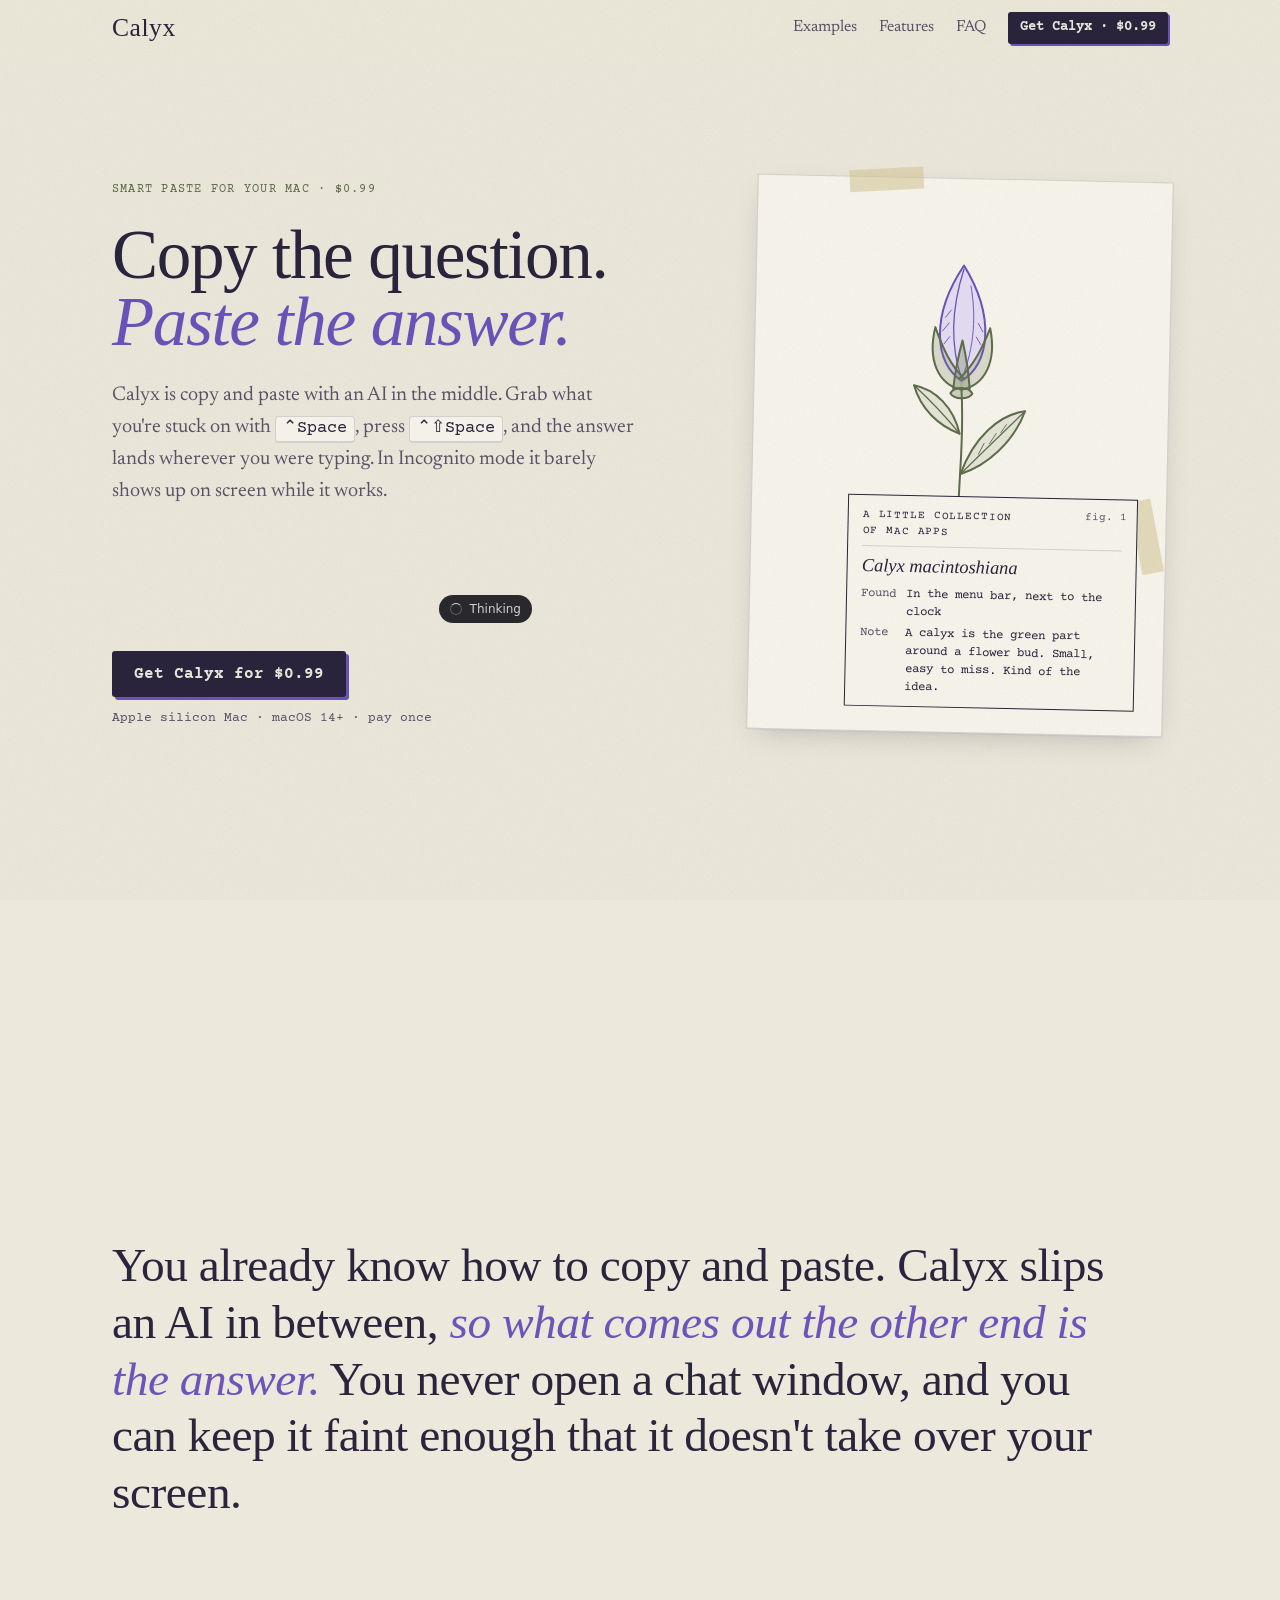
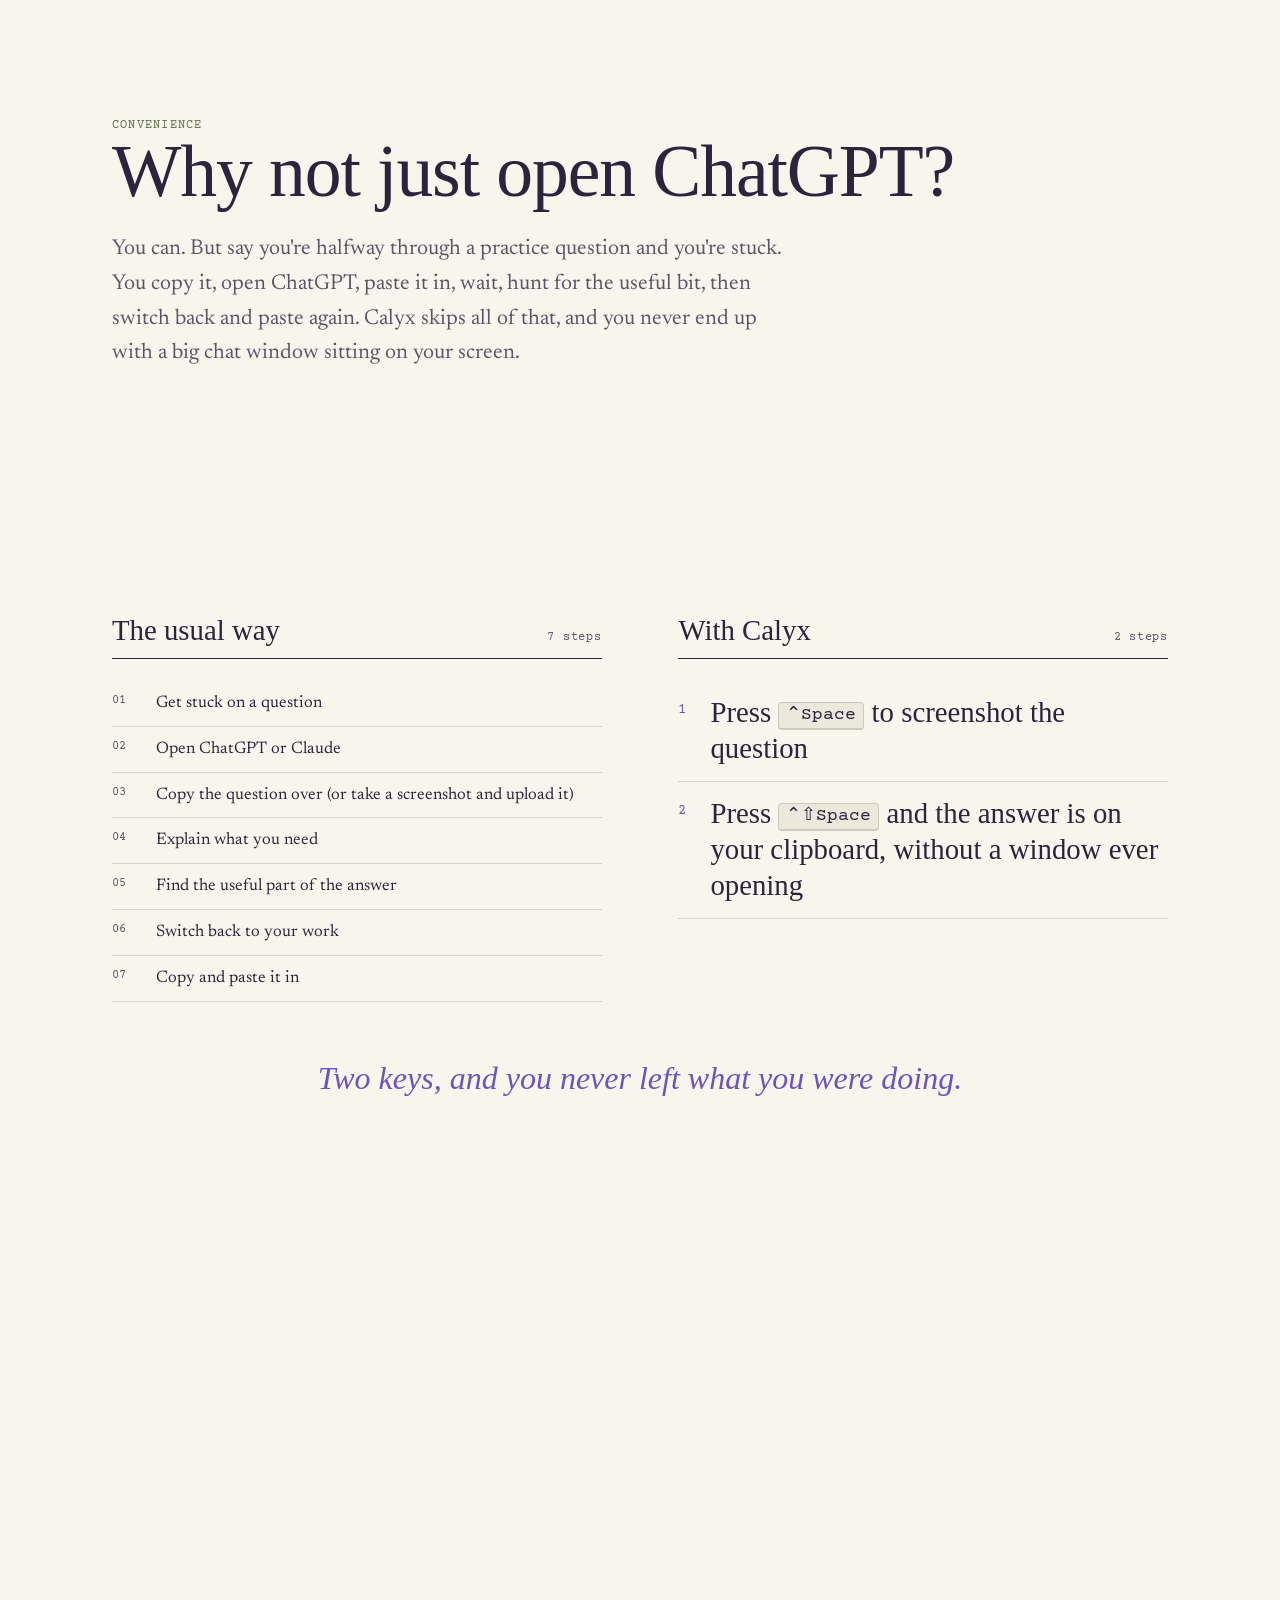
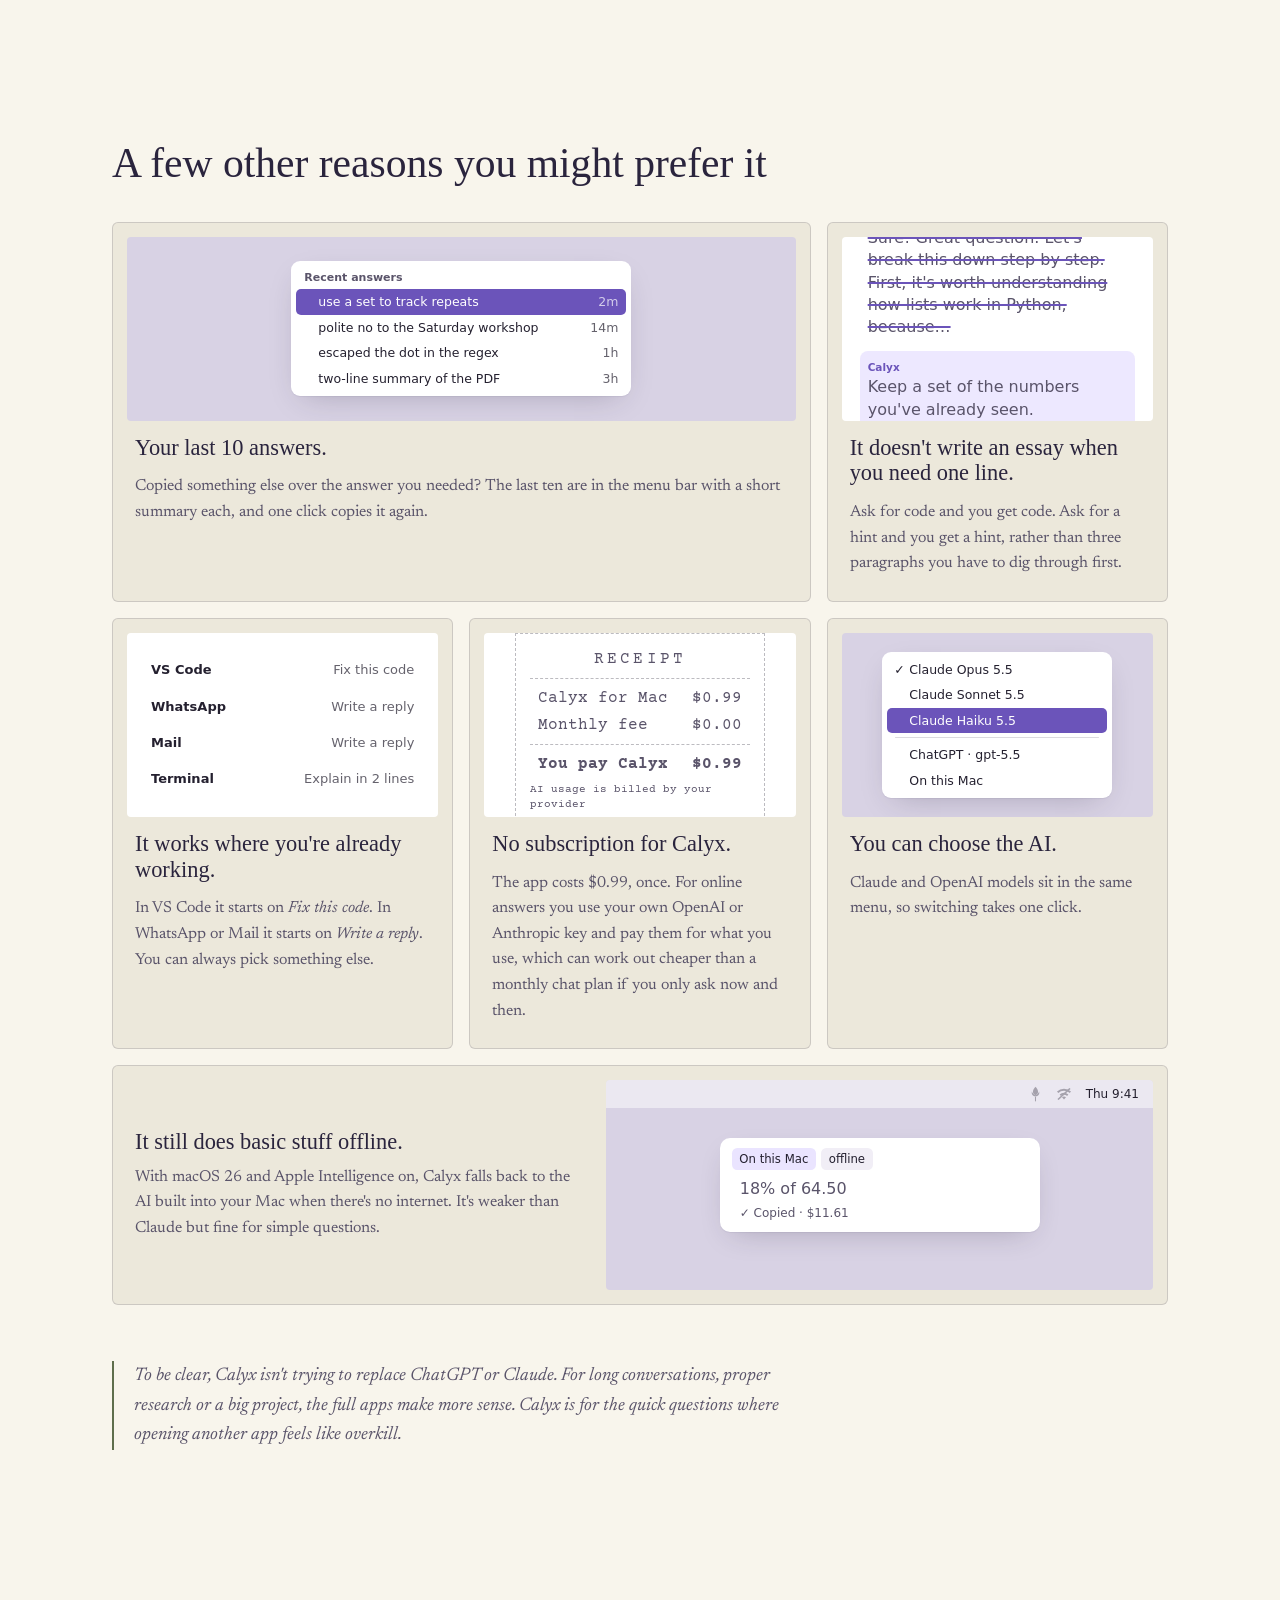
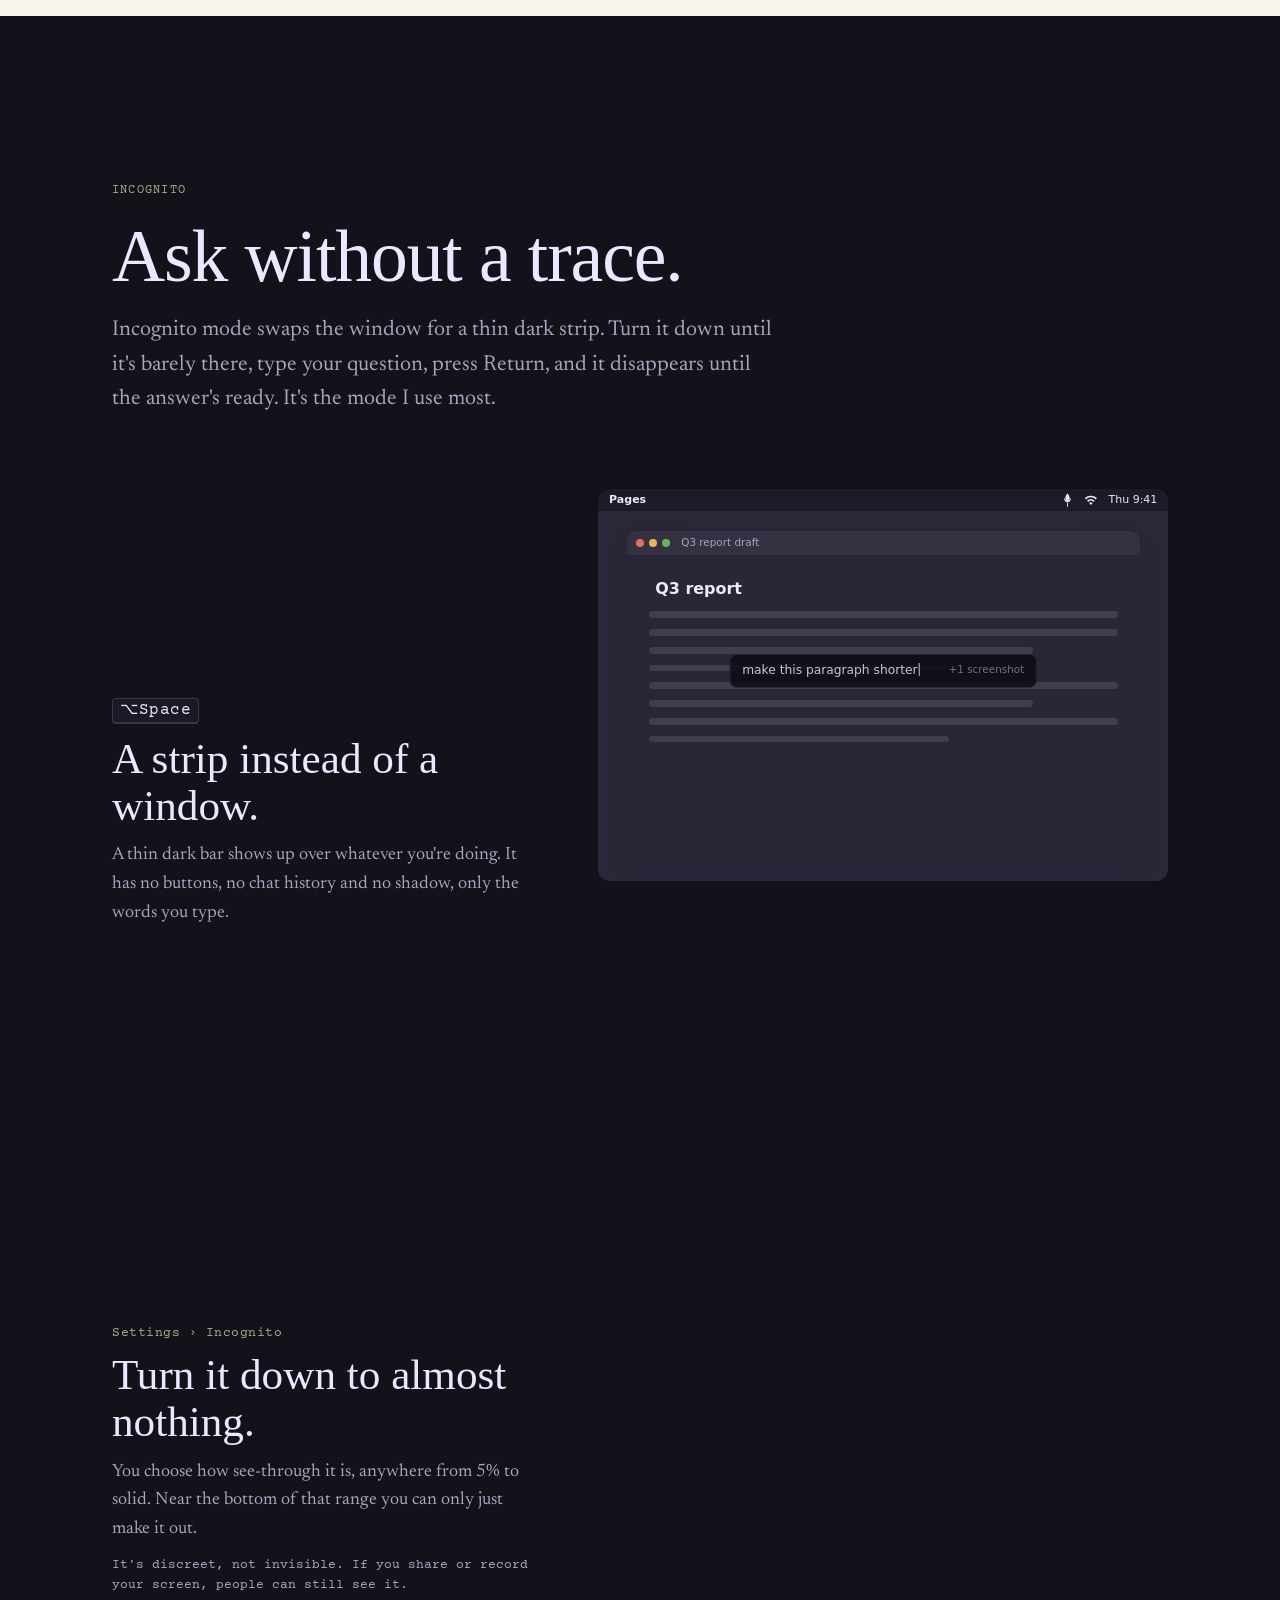
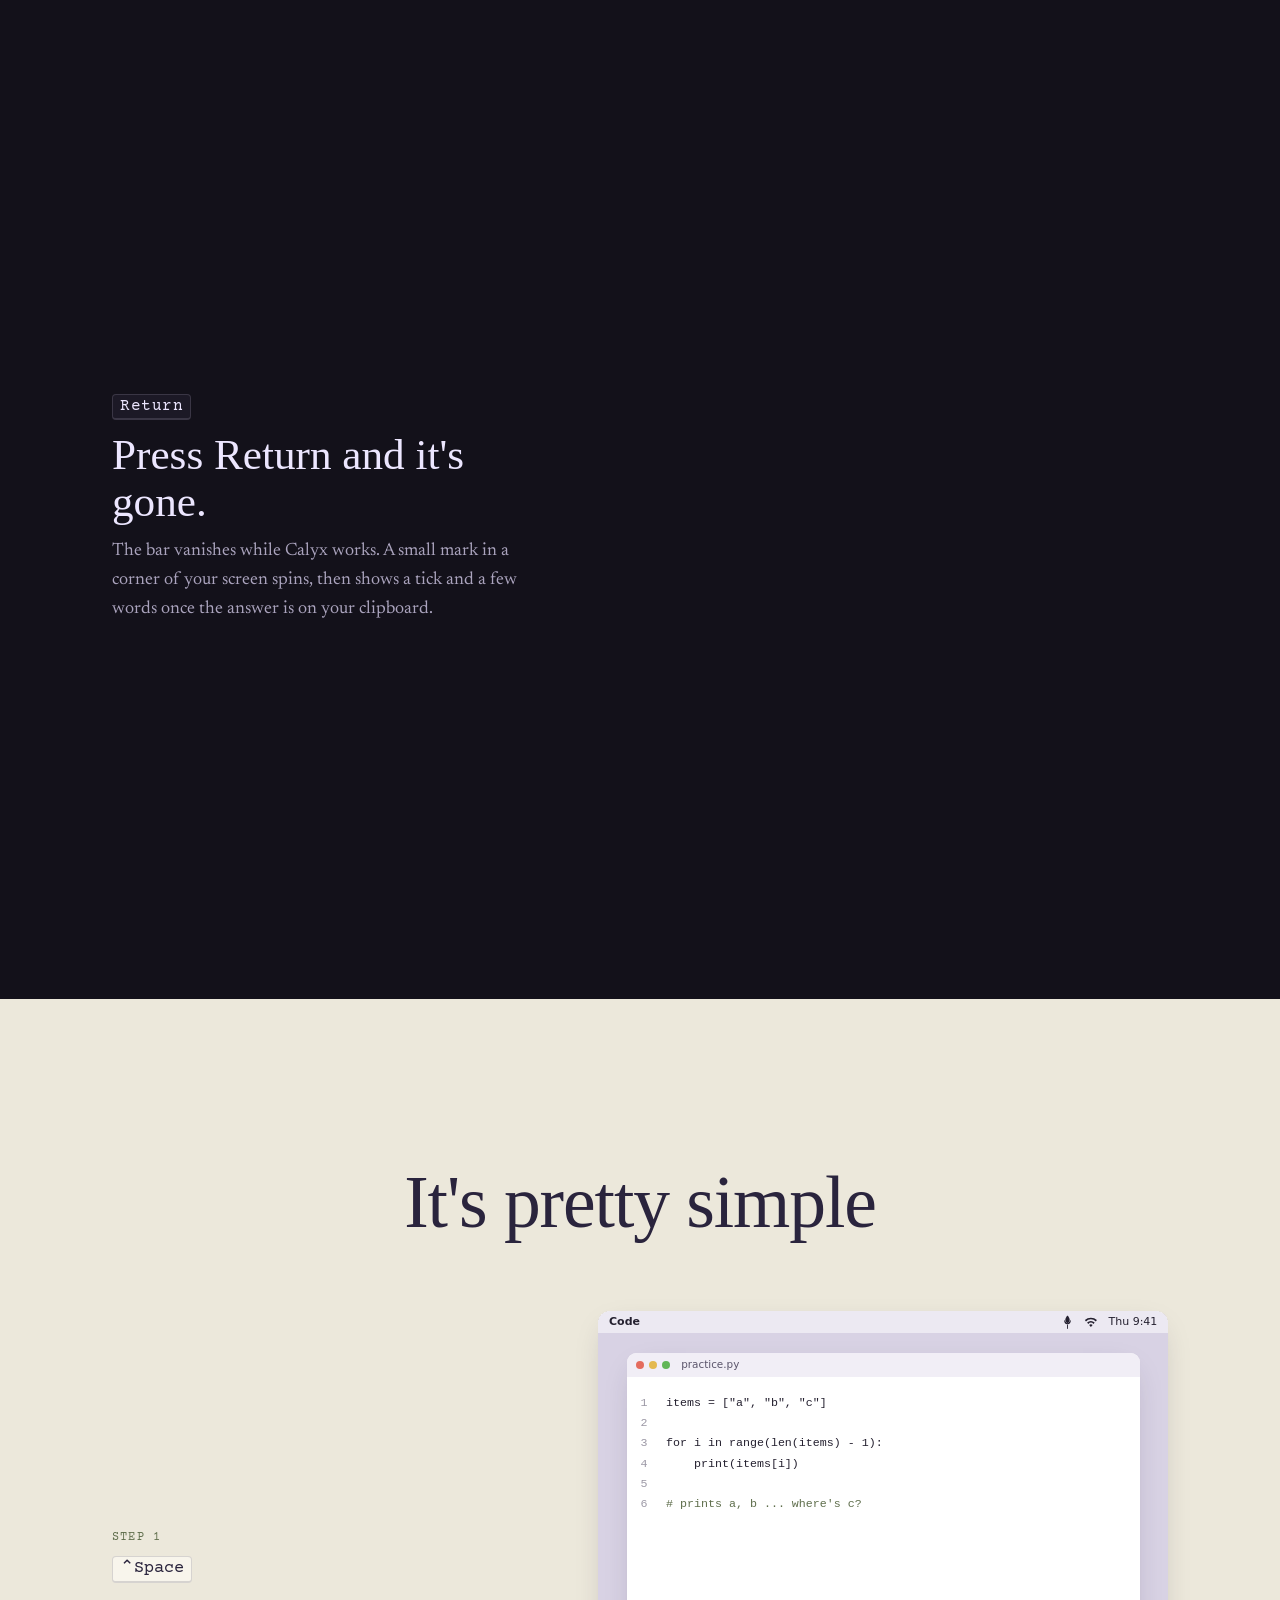
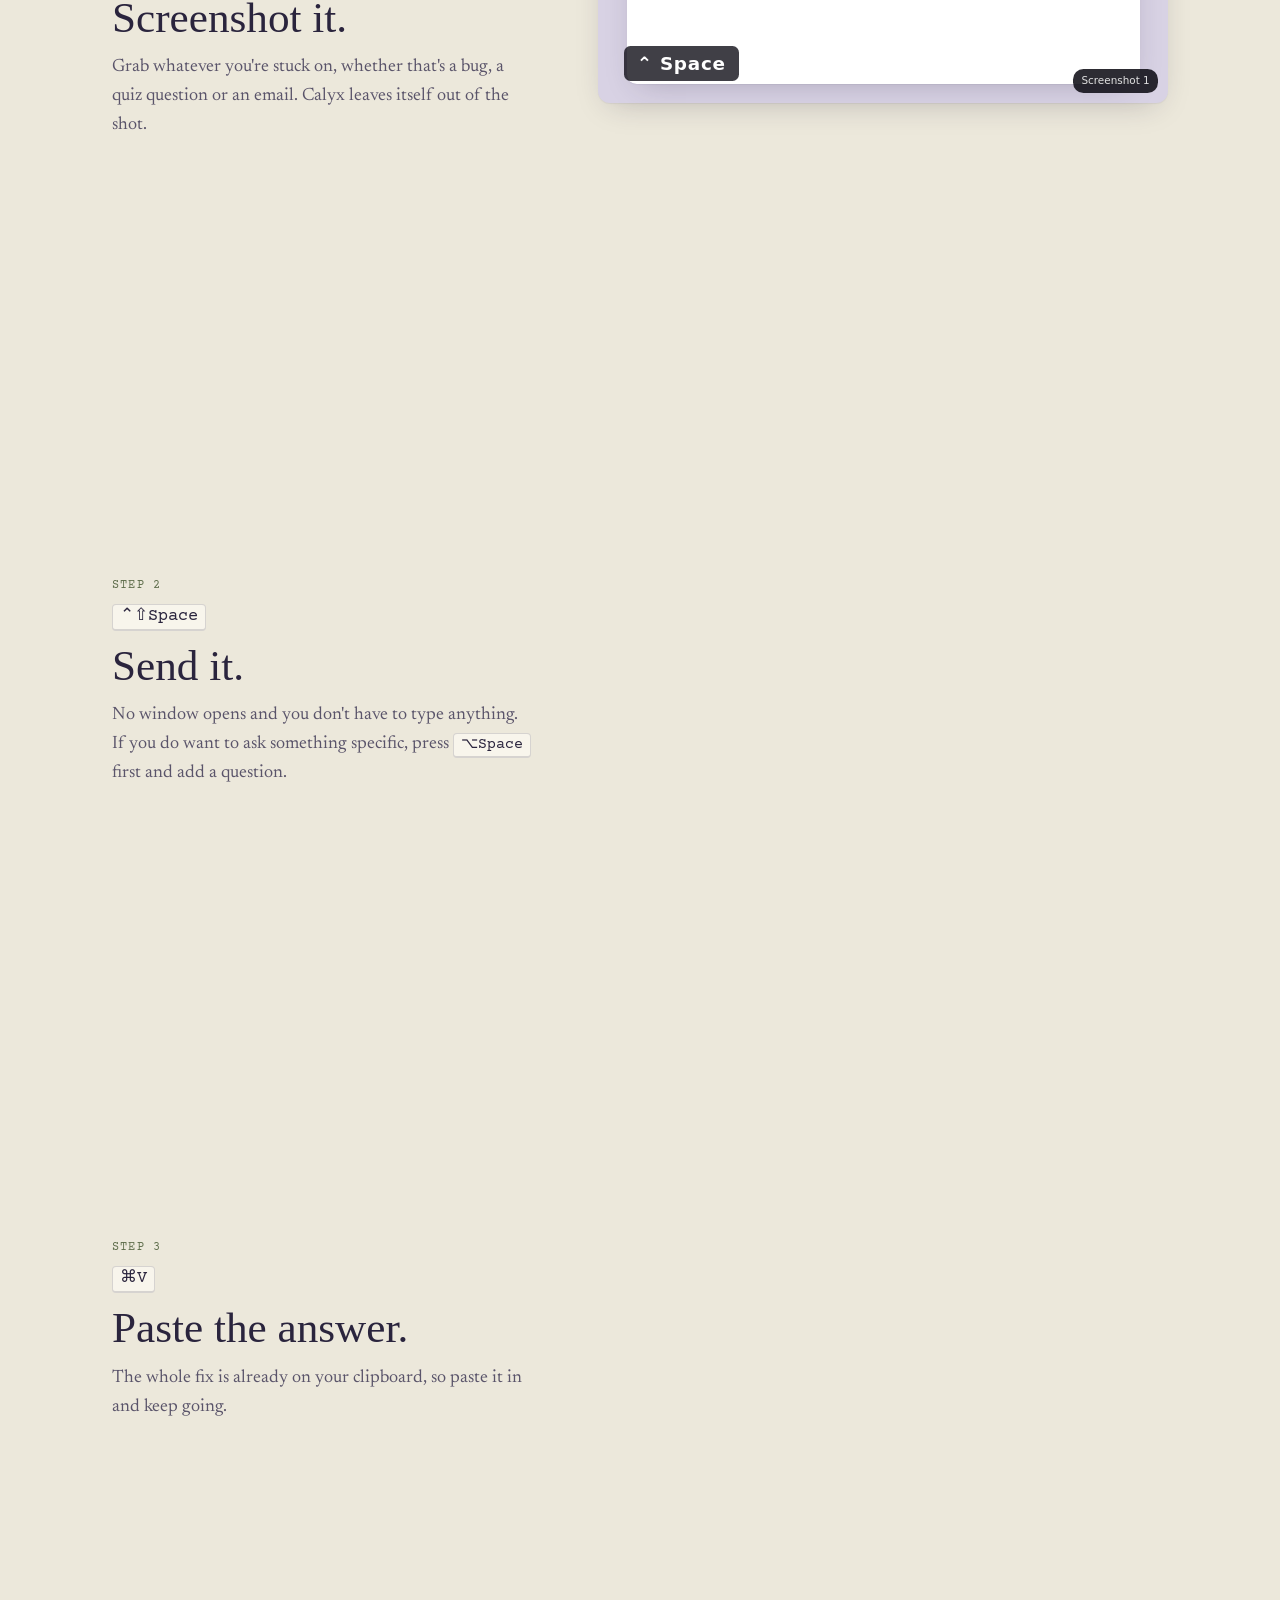
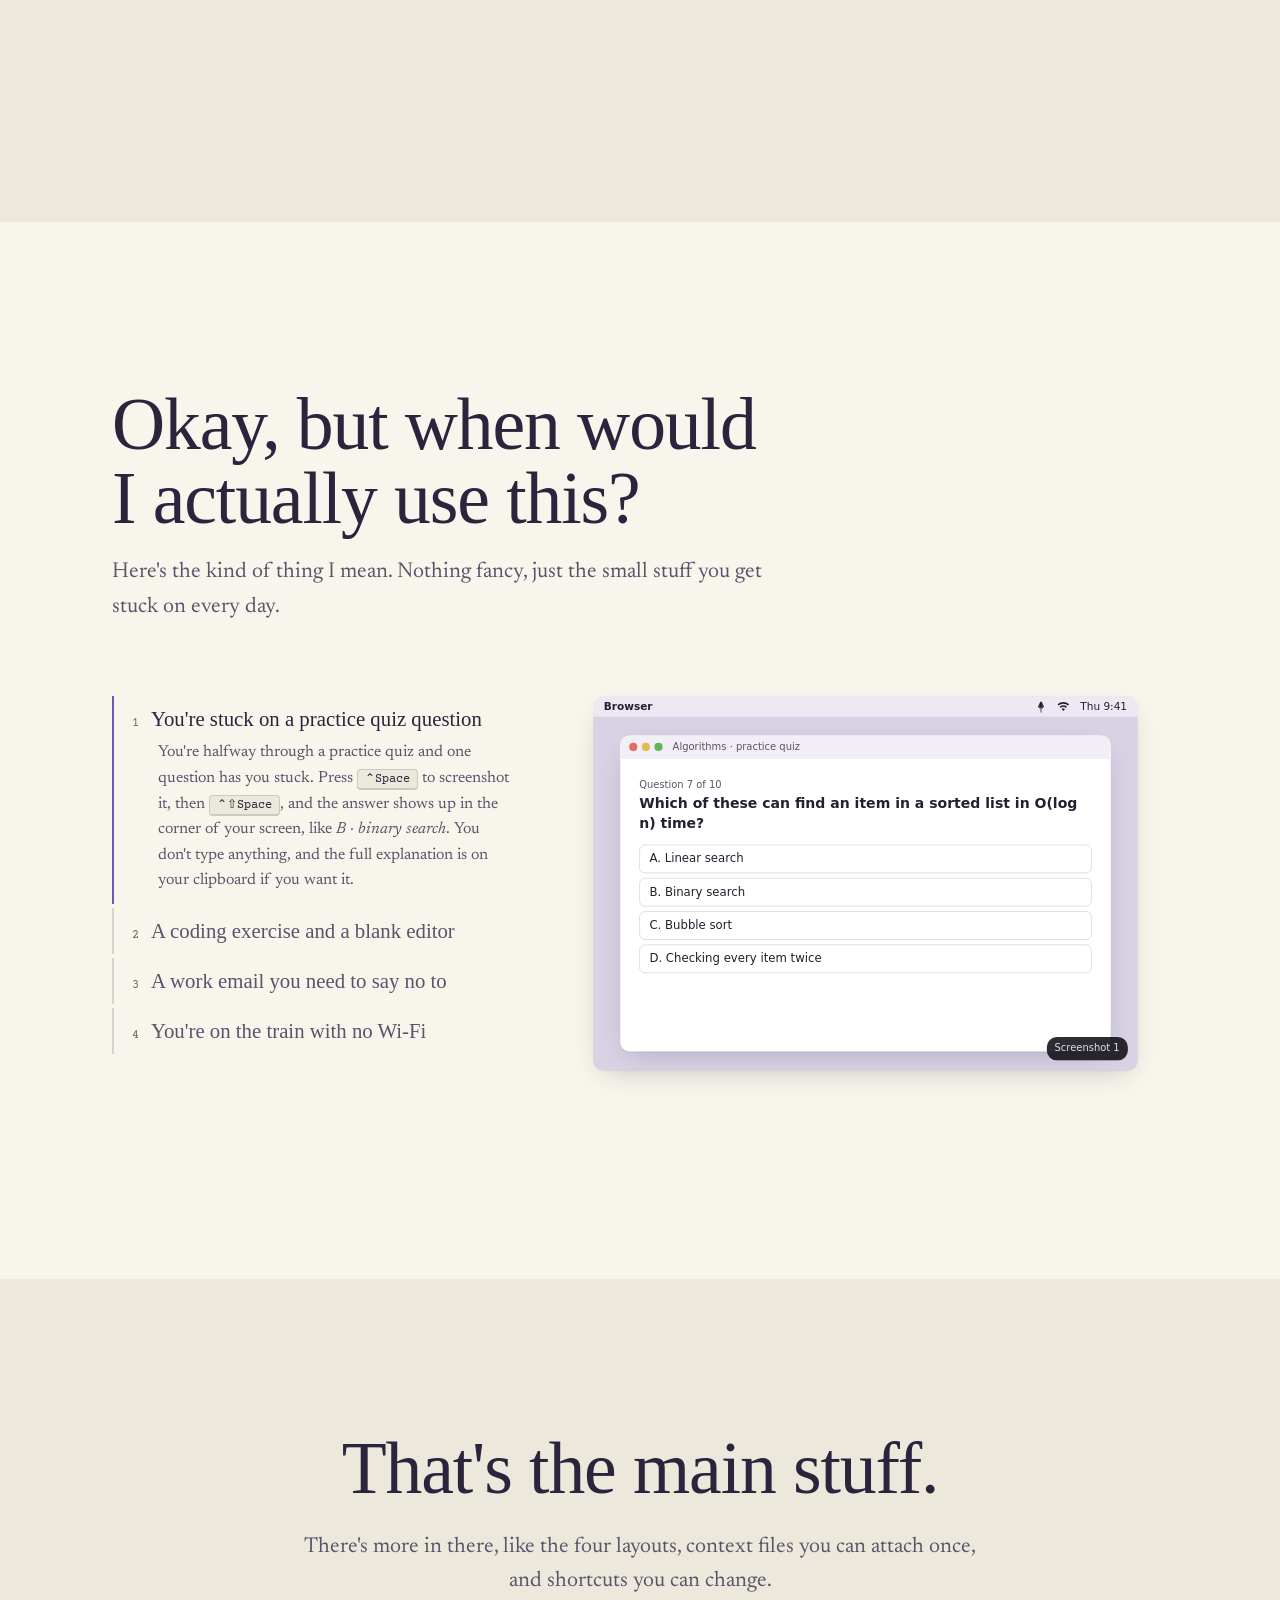
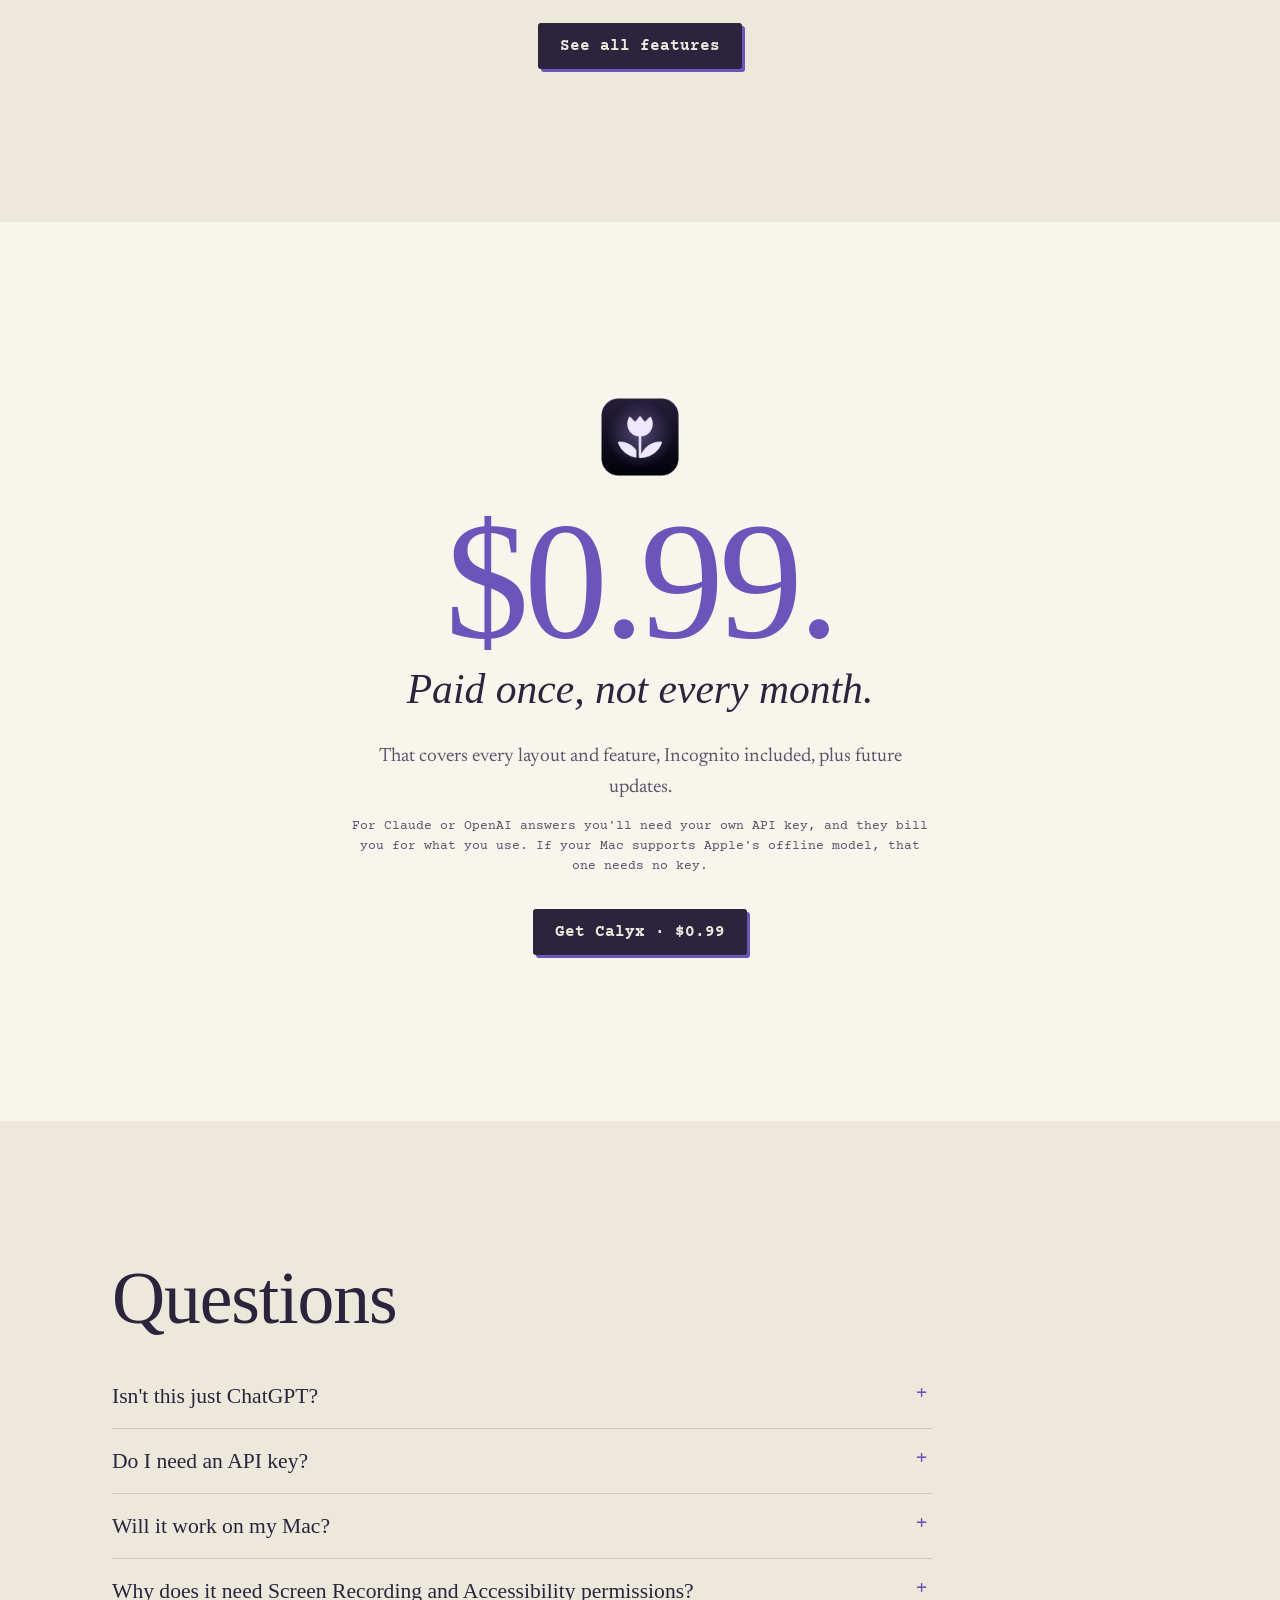
==== commit f528712f: "Reposition around smart paste and Incognito; humanize the copy Co-Authored-By: Claude Opus 5.5 <nore" ====
--- a/index.html
+++ b/index.html
@@ -3,10 +3,10 @@
 <head>
   <meta charset="utf-8">
   <meta name="viewport" content="width=device-width, initial-scale=1">
-  <title>Calyx · Stop opening ChatGPT for every little thing</title>
-  <meta name="description" content="A tiny AI app for your Mac. Screenshot a question, ask what you need, and get the answer without leaving the app you're in. $0.99, once.">
-  <meta property="og:title" content="Calyx · Stop opening ChatGPT for every little thing">
-  <meta property="og:description" content="Stuck on a line of code? Need a quick reply? Ask without opening another chat window. Calyx for Mac · $0.99.">
+  <title>Calyx · Copy the question, paste the answer</title>
+  <meta name="description" content="Calyx is copy and paste with an AI in the middle. Screenshot what you're stuck on, press one more key, and the answer is pasted in. $0.99 for Mac.">
+  <meta property="og:title" content="Calyx · Copy the question, paste the answer">
+  <meta property="og:description" content="Copy and paste with an AI in the middle, and an Incognito mode that keeps it out of sight. Calyx for Mac · $0.99.">
   <meta property="og:image" content="https://nahshonl.github.io/calyx/assets/og.png">
   <meta name="twitter:card" content="summary_large_image">
   <meta name="color-scheme" content="light dark">
@@ -15,7 +15,7 @@
   <link rel="preconnect" href="https://fonts.googleapis.com">
   <link rel="preconnect" href="https://fonts.gstatic.com" crossorigin>
   <link href="https://fonts.googleapis.com/css2?family=IM+Fell+English:ital@0;1&family=Newsreader:ital,opsz,wght@0,6..72,400;0,6..72,500;1,6..72,400&family=Courier+Prime:wght@400;700&display=swap" rel="stylesheet">
-  <link rel="stylesheet" href="styles.css?v=202610161511">
+  <link rel="stylesheet" href="styles.css?v=202610161522">
   <script>document.documentElement.classList.add("js");</script>
 </head>
 <body>
@@ -39,9 +39,9 @@
     <section class="hero" data-progress="exit">
       <div class="hero-in wrap">
         <div class="hero-copy" data-reveal-group>
-          <p class="eyebrow">A tiny Mac app · $0.99, once</p>
-          <h1>Stop opening ChatGPT for <em>every little thing.</em></h1>
-          <p class="lede">Got a question? Screenshot it or type it, get the answer on your clipboard, and carry on. Calyx sits in your Mac's menu bar, so you don't have to open ChatGPT every time you get stuck.</p>
+          <p class="eyebrow">Smart paste for your Mac · $0.99</p>
+          <h1><span>Copy the question.</span> <em>Paste the answer.</em></h1>
+          <p class="lede">Calyx is copy and paste with an AI in the middle. Grab what you're stuck on with <kbd>⌃Space</kbd>, press <kbd>⌃⇧Space</kbd>, and the answer lands wherever you were typing. In Incognito mode it barely shows up on screen while it works.</p>
           <div class="demo" aria-label="Example: the Incognito bar">
             <div class="demo-bar" id="demoBar"><span class="demo-text" id="demoText">why does this python loop skip the last item?</span><span class="caret" aria-hidden="true"></span></div>
             <div class="demo-pill" id="demoPill"><span class="spin" aria-hidden="true"></span><span id="demoPillText">✓ Copied · range stops before the end</span></div>
@@ -96,7 +96,7 @@
     <section class="statement" data-progress="pin" aria-label="What Calyx is for">
       <div class="pin">
         <div class="wrap">
-          <p class="statement-text" data-words>You know when you're stuck on a coding question, or just need a quick reply, and opening ChatGPT feels like a whole extra task? <em>That's what Calyx is for.</em> Hit a shortcut, ask your question, and get the answer back where you were. No switching apps, copying stuff over, or leaving a giant chat window open.</p>
+          <p class="statement-text" data-words>You already know how to copy and paste. Calyx slips an AI in between, <em>so what comes out the other end is the answer.</em> You never open a chat window, and you can keep it faint enough that it doesn't take over your screen.</p>
         </div>
       </div>
     </section>
@@ -104,8 +104,9 @@
     <!-- Why not just open ChatGPT? The comparison plays out while it's pinned. -->
     <section class="why alt" id="why" aria-labelledby="why-title">
       <div class="why-top wrap">
+        <p class="eyebrow" data-reveal>Convenience</p>
         <h2 class="title" id="why-title" data-reveal>Why not just open ChatGPT?</h2>
-        <p class="lead" data-reveal>You definitely can. But say you're halfway through a coding practice question and you're stuck. Now you've got to copy the question, open ChatGPT, paste it in, wait for an answer, then switch back. Sometimes you don't even want a big ChatGPT window sitting on your screen. Calyx just cuts out all of that.</p>
+        <p class="lead" data-reveal>You can. But say you're halfway through a practice question and you're stuck. You copy it, open ChatGPT, paste it in, wait, hunt for the useful bit, then switch back and paste again. Calyx skips all of that, and you never end up with a big chat window sitting on your screen.</p>
       </div>
 
       <div class="compare" data-progress="pin">
@@ -128,11 +129,11 @@
                 <h3 class="col-h">With Calyx <span class="count">2 steps</span></h3>
                 <ol>
                   <li data-at=".58"><span>Press <kbd>⌃Space</kbd> to screenshot the question</span></li>
-                  <li data-at=".7"><span>Press <kbd>⌃⇧Space</kbd>. The answer's on your clipboard. No window pops up, nothing to type.</span></li>
+                  <li data-at=".7"><span>Press <kbd>⌃⇧Space</kbd> and the answer is on your clipboard, without a window ever opening</span></li>
                 </ol>
               </div>
             </div>
-            <p class="compare-end" data-at=".82">No jumping between apps. No full chat window. Just the bit you needed.</p>
+            <p class="compare-end" data-at=".82">Two keys, and you never left what you were doing.</p>
           </div>
         </div>
       </div>
@@ -141,13 +142,17 @@
         <h3 class="title-md" data-reveal>A few other reasons you might prefer it</h3>
         <div class="bento" data-reveal-group>
           <article class="card wide">
-            <div class="viz" aria-hidden="true">
-              <div class="vz-doc"><i></i><i></i><i></i><i></i><i></i><i></i></div>
-              <div class="vz-bar">give me a hint<span>+1 screenshot</span></div>
-              <div class="vz-slider"><span>Visibility</span><b><i></i></b></div>
-            </div>
-            <h4>You can keep it low-key.</h4>
-            <p>Calyx can sit as a small, see-through strip instead of a big chat window. Good when you want a quick bit of help without turning your whole screen into ChatGPT. It's discreet, not invisible.</p>
+            <div class="viz viz-history" aria-hidden="true">
+              <ul class="vz-menu vz-menu-wide">
+                <li class="vz-head">Recent answers</li>
+                <li class="hov">use a set to track repeats <span>2m</span></li>
+                <li>polite no to the Saturday workshop <span>14m</span></li>
+                <li>escaped the dot in the regex <span>1h</span></li>
+                <li>two-line summary of the PDF <span>3h</span></li>
+              </ul>
+            </div>
+            <h4>Your last 10 answers.</h4>
+            <p>Copied something else over the answer you needed? The last ten are in the menu bar with a short summary each, and one click copies it again.</p>
           </article>
 
           <article class="card">
@@ -156,7 +161,7 @@
               <p class="vz-one"><span>Calyx</span>Keep a set of the numbers you've already seen.</p>
             </div>
             <h4>It doesn't write an essay when you need one line.</h4>
-            <p>Ask it for code and it'll give you code. Ask for a hint and it'll give you a hint. The point is to get something you can actually use, without digging through a long reply.</p>
+            <p>Ask for code and you get code. Ask for a hint and you get a hint, rather than three paragraphs you have to dig through first.</p>
           </article>
 
           <article class="card">
@@ -169,7 +174,7 @@
               </ul>
             </div>
             <h4>It works where you're already working.</h4>
-            <p>In VS Code, it starts with <i>Fix this code</i>. In WhatsApp or Mail, it starts with <i>Write a reply</i>. You can change that whenever you want.</p>
+            <p>In VS Code it starts on <i>Fix this code</i>. In WhatsApp or Mail it starts on <i>Write a reply</i>. You can always pick something else.</p>
           </article>
 
           <article class="card">
@@ -183,7 +188,7 @@
               </div>
             </div>
             <h4>No subscription for Calyx.</h4>
-            <p>The app is $0.99 once. For online answers, you bring your own OpenAI or Anthropic API key and pay the provider for what you use. Depending on how often you ask, that can cost less than a monthly chat plan.</p>
+            <p>The app costs $0.99, once. For online answers you use your own OpenAI or Anthropic key and pay them for what you use, which can work out cheaper than a monthly chat plan if you only ask now and then.</p>
           </article>
 
           <article class="card">
@@ -198,13 +203,13 @@
               </ul>
             </div>
             <h4>You can choose the AI.</h4>
-            <p>Claude or OpenAI, in one place. No bouncing between two apps.</p>
+            <p>Claude and OpenAI models sit in the same menu, so switching takes one click.</p>
           </article>
 
           <article class="card full">
             <div>
               <h4>It still does basic stuff offline.</h4>
-              <p>With macOS 26 and Apple Intelligence enabled, Calyx can use the AI on your Mac when there's no internet. It's not as capable as Claude, but it's handy for simpler questions.</p>
+              <p>With macOS 26 and Apple Intelligence on, Calyx falls back to the AI built into your Mac when there's no internet. It's weaker than Claude but fine for simple questions.</p>
             </div>
             <div class="viz viz-offline" aria-hidden="true">
               <div class="vz-mbar">
@@ -221,7 +226,55 @@
           </article>
         </div>
 
-        <p class="honest" data-reveal>To be clear, Calyx isn't replacing ChatGPT or Claude for everything. If you want a long conversation, proper research, or a big project, the full apps make more sense. Calyx is for those quick questions where opening another app just feels unnecessary.</p>
+        <p class="honest" data-reveal>To be clear, Calyx isn't trying to replace ChatGPT or Claude. For long conversations, proper research or a big project, the full apps make more sense. Calyx is for the quick questions where opening another app feels like overkill.</p>
+      </div>
+    </section>
+
+    <!-- Incognito: the screen sticks while the bar turns faint and then disappears. -->
+    <section class="inc" id="incognito" aria-labelledby="inc-title">
+      <div class="wrap">
+        <div class="sec-head">
+          <p class="eyebrow" data-reveal>Incognito</p>
+          <h2 class="title" id="inc-title" data-reveal>Ask without a trace.</h2>
+          <p class="lead" data-reveal>Incognito mode swaps the window for a thin dark strip. Turn it down until it's barely there, type your question, press Return, and it disappears until the answer's ready. It's the mode I use most.</p>
+        </div>
+        <div class="story" data-steps>
+          <div class="story-steps">
+            <article class="story-step" data-step>
+              <p class="story-keys"><kbd>⌥Space</kbd></p>
+              <h3>A strip instead of a window.</h3>
+              <p class="story-text">A thin dark bar shows up over whatever you're doing. It has no buttons, no chat history and no shadow, only the words you type.</p>
+            </article>
+            <article class="story-step" data-step>
+              <p class="story-keys">Settings › Incognito</p>
+              <h3>Turn it down to almost nothing.</h3>
+              <p class="story-text">You choose how see-through it is, anywhere from 5% to solid. Near the bottom of that range you can only just make it out.</p>
+              <p class="story-detail">It's discreet, not invisible. If you share or record your screen, people can still see it.</p>
+            </article>
+            <article class="story-step" data-step>
+              <p class="story-keys"><kbd>Return</kbd></p>
+              <h3>Press Return and it's gone.</h3>
+              <p class="story-text">The bar vanishes while Calyx works. A small mark in a corner of your screen spins, then shows a tick and a few words once the answer is on your clipboard.</p>
+            </article>
+          </div>
+          <div class="story-stick">
+            <div class="screen-frame">
+              <div class="screen inc-screen" data-step-screen data-active="1" aria-hidden="true">
+                <div class="mbar"><b>Pages</b><span class="mbar-right"><span class="mb-bud"></span><svg class="wifi" viewBox="0 0 16 12"><path d="M8 11.6 10 9.3a3 3 0 0 0-4 0Z"/><path d="M3.6 6.5a6.4 6.4 0 0 1 8.8 0l-1.3 1.5a4.4 4.4 0 0 0-6.2 0Z"/><path d="M1 3.6a10 10 0 0 1 14 0l-1.3 1.5a8 8 0 0 0-11.4 0Z"/></svg><span>Thu 9:41</span></span></div>
+                <div class="win">
+                  <div class="win-bar"><i></i><i></i><i></i><span>Q3 report draft</span></div>
+                  <div class="win-body">
+                    <p class="inc-h">Q3 report</p>
+                    <div class="doc-lines inc-lines"><i></i><i></i><i></i><i></i><i></i><i></i><i></i><i></i></div>
+                  </div>
+                </div>
+                <div class="ib inc-bar"><span>make this paragraph shorter<span class="inc-caret"></span></span><span class="ib-tag">+1 screenshot</span></div>
+                <div class="inc-vis"><span>Visibility</span><b><i></i></b><span class="inc-pct">15%</span></div>
+                <div class="corner"><span class="spin"></span><span class="inc-done">✓ Copied · cut it to two sentences</span></div>
+              </div>
+            </div>
+          </div>
+        </div>
       </div>
     </section>
 
@@ -237,19 +290,19 @@
               <p class="story-num">Step 1</p>
               <p class="story-keys"><kbd>⌃Space</kbd></p>
               <h3>Screenshot it.</h3>
-              <p class="story-text">Grab whatever you're stuck on: a bug, a question, an error. Calyx stays out of the shot, and you don't leave the app you're in.</p>
+              <p class="story-text">Grab whatever you're stuck on, whether that's a bug, a quiz question or an email. Calyx leaves itself out of the shot.</p>
             </article>
             <article class="story-step" data-step>
               <p class="story-num">Step 2</p>
               <p class="story-keys"><kbd>⌃⇧Space</kbd></p>
               <h3>Send it.</h3>
-              <p class="story-text">No window pops up and you don't have to type anything. Want to ask something specific? Press <kbd>⌥Space</kbd> first and add a question. Totally optional.</p>
+              <p class="story-text">No window opens and you don't have to type anything. If you do want to ask something specific, press <kbd>⌥Space</kbd> first and add a question.</p>
             </article>
             <article class="story-step" data-step>
               <p class="story-num">Step 3</p>
               <p class="story-keys"><kbd>⌘V</kbd></p>
               <h3>Paste the answer.</h3>
-              <p class="story-text">The whole fix is already on your clipboard. Paste it in and carry on. That's the entire thing.</p>
+              <p class="story-text">The whole fix is already on your clipboard, so paste it in and keep going.</p>
             </article>
           </div>
           <div class="story-stick">
@@ -284,26 +337,26 @@
       <div class="wrap">
         <div class="sec-head">
           <h2 class="title" id="examples-title" data-reveal>Okay, but when would I actually use this?</h2>
-          <p class="lead" data-reveal>Here's the kind of stuff I mean. Nothing complicated, just the little things you get stuck on every day.</p>
+          <p class="lead" data-reveal>Here's the kind of thing I mean. Nothing fancy, just the small stuff you get stuck on every day.</p>
         </div>
 
         <div class="uses">
           <ol class="uses-list" data-reveal-group>
             <li class="use">
               <button class="use-tab" type="button" data-scene="quiz" aria-pressed="true"><span class="use-num">1</span>You're stuck on a practice quiz question</button>
-              <p class="use-cap">You're halfway through a practice quiz and one question has you stuck. Press <kbd>⌃Space</kbd> to screenshot it, then <kbd>⌃⇧Space</kbd>. The answer shows up in the corner of your screen, like <i>B · binary search</i>. No window, nothing to type, and the full explanation is on your clipboard if you want it.</p>
+              <p class="use-cap">You're halfway through a practice quiz and one question has you stuck. Press <kbd>⌃Space</kbd> to screenshot it, then <kbd>⌃⇧Space</kbd>, and the answer shows up in the corner of your screen, like <i>B · binary search</i>. You don't type anything, and the full explanation is on your clipboard if you want it.</p>
             </li>
             <li class="use">
               <button class="use-tab" type="button" data-scene="code" aria-pressed="false"><span class="use-num">2</span>A coding exercise and a blank editor</button>
-              <p class="use-cap">The exercise wants a function and you've got nothing written. Click into the editor, press <kbd>⌃Space</kbd>, then <kbd>⌃⇧Space</kbd>. Calyx writes the whole thing and pastes it in, one shot. You don't even have to explain the question.</p>
+              <p class="use-cap">The exercise wants a function and you haven't written a line. Click into the editor, press <kbd>⌃Space</kbd>, then <kbd>⌃⇧Space</kbd>, and Calyx writes the whole function and pastes it in. You don't even have to explain the question.</p>
             </li>
             <li class="use">
               <button class="use-tab" type="button" data-scene="mail" aria-pressed="false"><span class="use-num">3</span>A work email you need to say no to</button>
-              <p class="use-cap">Someone wants you at a Saturday workshop. You don't want to go, and you don't want to spend ten minutes wording it. Press <kbd>⌃Space</kbd> to grab the email, then <kbd>⌥Space</kbd>, type <i>say no politely</i>, and press <kbd>⌃⇧Space</kbd>. A proper reply lands in the email. Done.</p>
+              <p class="use-cap">Someone wants you at a Saturday workshop and you'd rather not spend ten minutes wording a no. Grab the email with <kbd>⌃Space</kbd>, press <kbd>⌥Space</kbd>, type <i>say no politely</i>, and press <kbd>⌃⇧Space</kbd>. A proper reply appears in the email.</p>
             </li>
             <li class="use">
               <button class="use-tab" type="button" data-scene="off" aria-pressed="false"><span class="use-num">4</span>You're on the train with no Wi-Fi</button>
-              <p class="use-cap">If your Mac supports Apple's on-device AI, Calyx can still handle basic questions offline. The little bud in the menu bar goes grey when you're disconnected. The offline model isn't quite as smart, but it's there when you need it.</p>
+              <p class="use-cap">If your Mac supports Apple's on-device AI, Calyx still answers basic questions offline. The bud in the menu bar goes grey when you're disconnected, so you know which model you're getting. It isn't as sharp as Claude, but it works on a train.</p>
             </li>
           </ol>
 
@@ -380,7 +433,7 @@
     <section class="more" aria-labelledby="more-title">
       <div class="wrap center">
         <h2 class="title" id="more-title" data-reveal>That's the main stuff.</h2>
-        <p class="lead" data-reveal>There's more in there, like the four layouts, your last 10 answers, context files, and shortcuts you can change.</p>
+        <p class="lead" data-reveal>There's more in there, like the four layouts, context files you can attach once, and shortcuts you can change.</p>
         <a class="btn" href="features.html" data-reveal>See all features</a>
       </div>
     </section>
@@ -390,9 +443,9 @@
       <div class="wrap">
         <img class="price-icon" src="assets/app-icon.png" width="96" height="96" alt="A pale flower bud on a dark rounded square" data-reveal>
         <h2 class="price-big" id="price-title" data-reveal="scale">$0.99.</h2>
-        <p class="price-sub" data-reveal>Once. Not every month.</p>
-        <p class="price-body" data-reveal>That's for all four layouts, all the features, and future updates.</p>
-        <p class="fine price-fine" data-reveal>For Claude or OpenAI answers, you'll need your own API key. They charge separately based on usage. If your Mac supports Apple's offline model, you can use that without a key.</p>
+        <p class="price-sub" data-reveal>Paid once, not every month.</p>
+        <p class="price-body" data-reveal>That covers every layout and feature, Incognito included, plus future updates.</p>
+        <p class="fine price-fine" data-reveal>For Claude or OpenAI answers you'll need your own API key, and they bill you for what you use. If your Mac supports Apple's offline model, that one needs no key.</p>
         <a class="btn" data-buy href="#price" data-reveal>Get Calyx · $0.99</a>
       </div>
     </section>
@@ -403,7 +456,7 @@
         <h2 class="title" id="faq-title" data-reveal>Questions</h2>
         <details>
           <summary>Isn't this just ChatGPT?</summary>
-          <p>Kind of. It uses the same AI models, so it's not claiming to be smarter. The difference is how you use it. You're stuck on a coding question, you screenshot it, get a hint, and get back to coding. No separate ChatGPT window and no copying everything back and forth. For longer conversations, I'd still use the proper apps.</p>
+          <p>Kind of. It uses the same AI models, so it isn't claiming to be smarter. The difference is how you use it: you screenshot the question, press one more key, and the answer is pasted in, without a ChatGPT window or any copying back and forth. For longer conversations I'd still use the proper apps.</p>
         </details>
         <details>
           <summary>Do I need an API key?</summary>
@@ -420,6 +473,10 @@
         <details>
           <summary>My Mac says Calyx "can't be opened."</summary>
           <p>macOS can block apps downloaded outside the App Store. Go to System Settings › Privacy &amp; Security, scroll down, then choose <i>Open Anyway</i> for Calyx. You should only need to do it once.</p>
+        </details>
+        <details>
+          <summary>Can other people see the Incognito bar?</summary>
+          <p>If they're looking at your screen, yes, though at low visibility it's faint. It also shows up if you share or record your screen. Incognito keeps your screen uncluttered. It isn't built to hide anything from anyone.</p>
         </details>
         <details>
           <summary>What if I don't like it?</summary>
@@ -433,7 +490,7 @@
     <div class="foot-in wrap">
       <div>
         <span class="wordmark">Calyx</span>
-        <p>Named after the green bit around a flower bud. Small, tucked away, doesn't really get in your way. That felt about right.</p>
+        <p>Named after the green bit around a flower bud. It's small and tucked away and doesn't get in the way, which felt about right.</p>
       </div>
       <nav class="foot-links" aria-label="Footer">
         <a href="#examples">Examples</a>
@@ -445,6 +502,6 @@
     </div>
   </footer>
 
-  <script src="main.js?v=202610161511"></script>
+  <script src="main.js?v=202610161522"></script>
 </body>
 </html>
--- a/styles.css
+++ b/styles.css
@@ -164,6 +164,9 @@
 .hero-art { transform: translateY(calc(var(--p, 0) * 90px)); }
 .hero h1 { font-family: var(--display); font-size: clamp(3rem, 6.4vw, 5.3rem); line-height: .96; letter-spacing: -.02em; text-wrap: balance; }
 .hero h1 em { color: var(--lilac); }
+.hero h1 > span, .hero h1 > em { display: block; }
+@media (max-width: 880px) { .hero h1 { font-size: clamp(2.2rem, 10.4vw, 3rem); } }
+@media (min-width: 881px) { .hero h1 { font-size: clamp(3rem, 5.4vw, 4.6rem); } .hero h1 > span, .hero h1 > em { white-space: nowrap; } }
 .lede { font-size: 1.25rem; max-width: 33rem; color: var(--ink-2); text-wrap: pretty; }
 .cta { display: grid; gap: 12px; justify-items: start; margin-top: 4px; }
 
@@ -503,6 +506,51 @@
 .how-screen.s3 .fix { animation: hl 1.8s ease-out; }
 @keyframes hl { 0%, 35% { background: color-mix(in srgb, var(--lilac-wash) 45%, transparent); } 100% { background: transparent; } }
 
+/* Incognito: a dark section whatever the theme, with the bar fading out as you scroll. */
+.inc {
+  --board: #13111A; --sheet: #1C1926; --card: #1C1926;
+  --ink: #ECE6FF; --ink-2: #ABA4BE; --rule: rgba(236, 230, 255, .14);
+  --lilac: #B9A6FF; --sage: #9DAE86;
+  --win: #2A2636; --win-ink: #ECE6FF; --win-2: #353042; --desk: #2B2638; --mbar: rgba(0, 0, 0, .3);
+  --hud-edge: rgba(255, 255, 255, .1);
+  background: var(--board); color: var(--ink);
+  padding-block: clamp(96px, 13vw, 176px);
+}
+.inc kbd { background: var(--sheet); }
+.inc .story-keys { font: .8rem var(--mono); font-style: normal; letter-spacing: .04em; color: var(--sage); }
+.inc .story-keys kbd { font-size: 1rem; }
+.inc-h { padding: 1.2em 1.8em 0; font-size: 1.3em; font-weight: 700; }
+.inc-lines { position: static; padding: .9em 1.8em; }
+.inc-screen .inc-bar { top: 42%; transition: opacity .6s var(--ease); }
+.inc-caret { display: inline-block; width: 1.5px; height: 1.05em; margin-left: 1px; vertical-align: -.15em; background: currentColor; animation: blink 1s steps(1) infinite; }
+.inc-screen[data-active="1"] .inc-bar { opacity: .95; }
+.inc-screen[data-active="2"] .inc-bar { opacity: .2; }
+.inc-screen[data-active="3"] .inc-bar { opacity: 0; }
+.inc-vis {
+  position: absolute; left: 50%; top: calc(42% + 3.8em); translate: -50% 0; z-index: 2;
+  display: flex; align-items: center; gap: .7em; width: min(18em, 70%);
+  padding: .45em .8em; border-radius: .5em; background: var(--win); box-shadow: var(--shadow);
+  font-size: .8em; color: var(--ink-2);
+  opacity: 0; transition: opacity .4s;
+}
+.inc-vis b { position: relative; flex: 1; height: 3px; border-radius: 2px; background: var(--rule); }
+.inc-vis i { position: absolute; top: 50%; left: 90%; width: 1em; height: 1em; border-radius: 50%; background: var(--ink); translate: -50% -50%; transition: left .9s var(--ease); }
+.inc-screen[data-active="2"] .inc-vis { opacity: 1; }
+.inc-screen[data-active="2"] .inc-vis i { left: 12%; }
+.inc-screen .corner .inc-done { display: none; }
+.inc-screen[data-active="3"] .corner { opacity: 1; transform: none; }
+.inc-screen[data-active="3"] .corner .spin { display: inline-block; animation: turn .8s linear infinite, gone 0s 1.6s forwards; }
+.inc-screen[data-active="3"] .corner .inc-done { display: inline; opacity: 0; animation: show-in .3s 1.6s forwards; }
+@keyframes gone { to { width: 0; border-width: 0; margin: 0; } }
+@keyframes show-in { to { opacity: 1; } }
+
+/* The answer-history card. */
+.viz-history { display: grid; place-items: center; background: var(--desk); }
+.vz-menu-wide { width: min(340px, 90%); }
+.vz-menu-wide li { display: flex; justify-content: space-between; gap: 12px; }
+.vz-menu-wide li span { opacity: .7; }
+.vz-menu .vz-head { padding-left: 8px; font-size: 11px; font-weight: 600; color: var(--ink-2); }
+
 /* ------------------------------------------------------------------ examples */
 .examples { padding-block: clamp(96px, 13vw, 176px); }
 .uses { display: grid; grid-template-columns: minmax(0, .8fr) minmax(0, 1.2fr); gap: clamp(24px, 4vw, 48px); align-items: start; }
@@ -732,7 +780,9 @@
   .js [data-reveal] { opacity: 1; translate: none; scale: none; transition: none; }
   .statement, .compare { height: auto; }
   .statement .pin, .compare .pin { position: static; height: auto; padding-block: 72px; }
-  .caret, .spin, .cx-type::after, .vz-bar, .vz-slider i, .viz-apps li, .scene.on, .how-screen .fix { animation: none; }
-  .btn, .demo-bar, .demo-pill, .compare li, .compare-end, .old li .t, .story-step, .lay, .cx-box, .ib { transition: none; }
+  .caret, .spin, .cx-type::after, .inc-caret, .vz-bar, .vz-slider i, .viz-apps li, .scene.on, .how-screen .fix { animation: none; }
+  .inc-screen[data-active="3"] .corner .spin { display: none; }
+  .inc-screen[data-active="3"] .corner .inc-done { opacity: 1; }
+  .inc-bar, .inc-vis, .inc-vis i, .btn, .demo-bar, .demo-pill, .compare li, .compare-end, .old li .t, .story-step, .lay, .cx-box, .ib { transition: none; }
   .hk { animation: none; }
 }
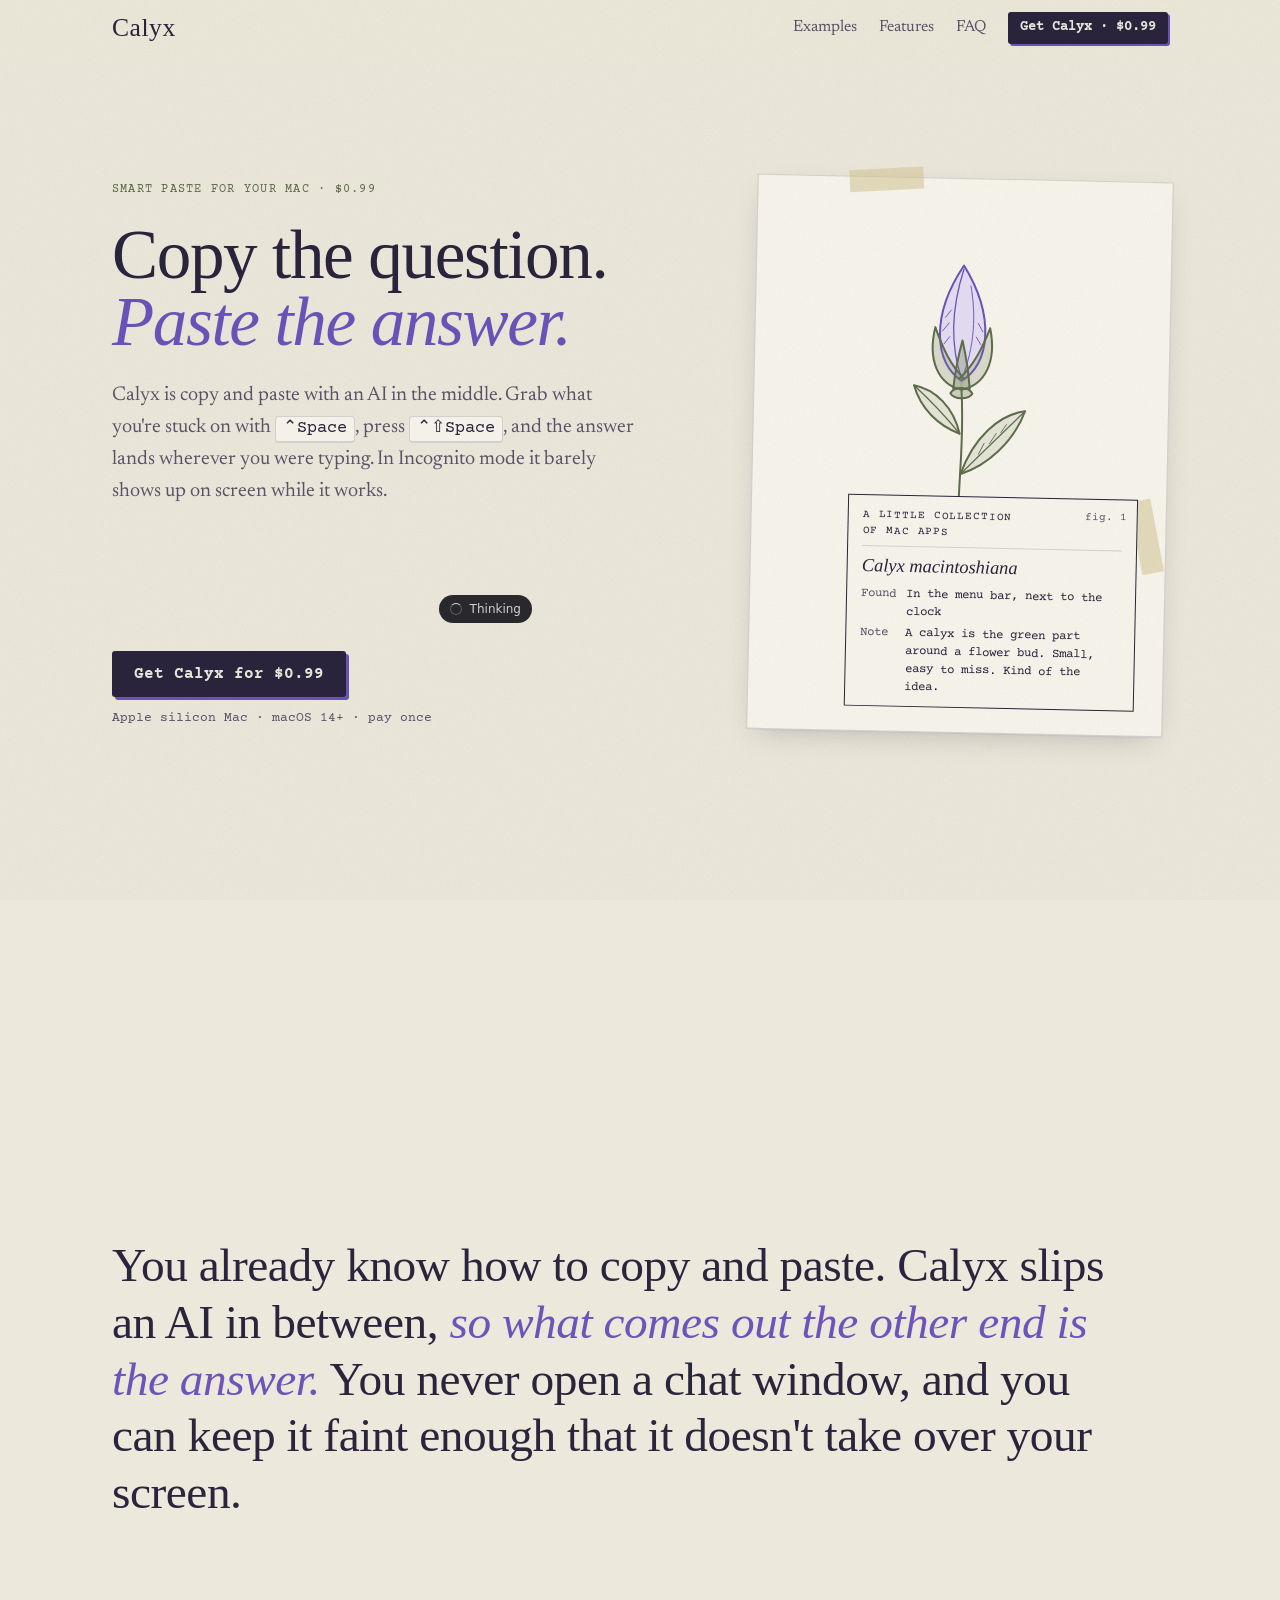
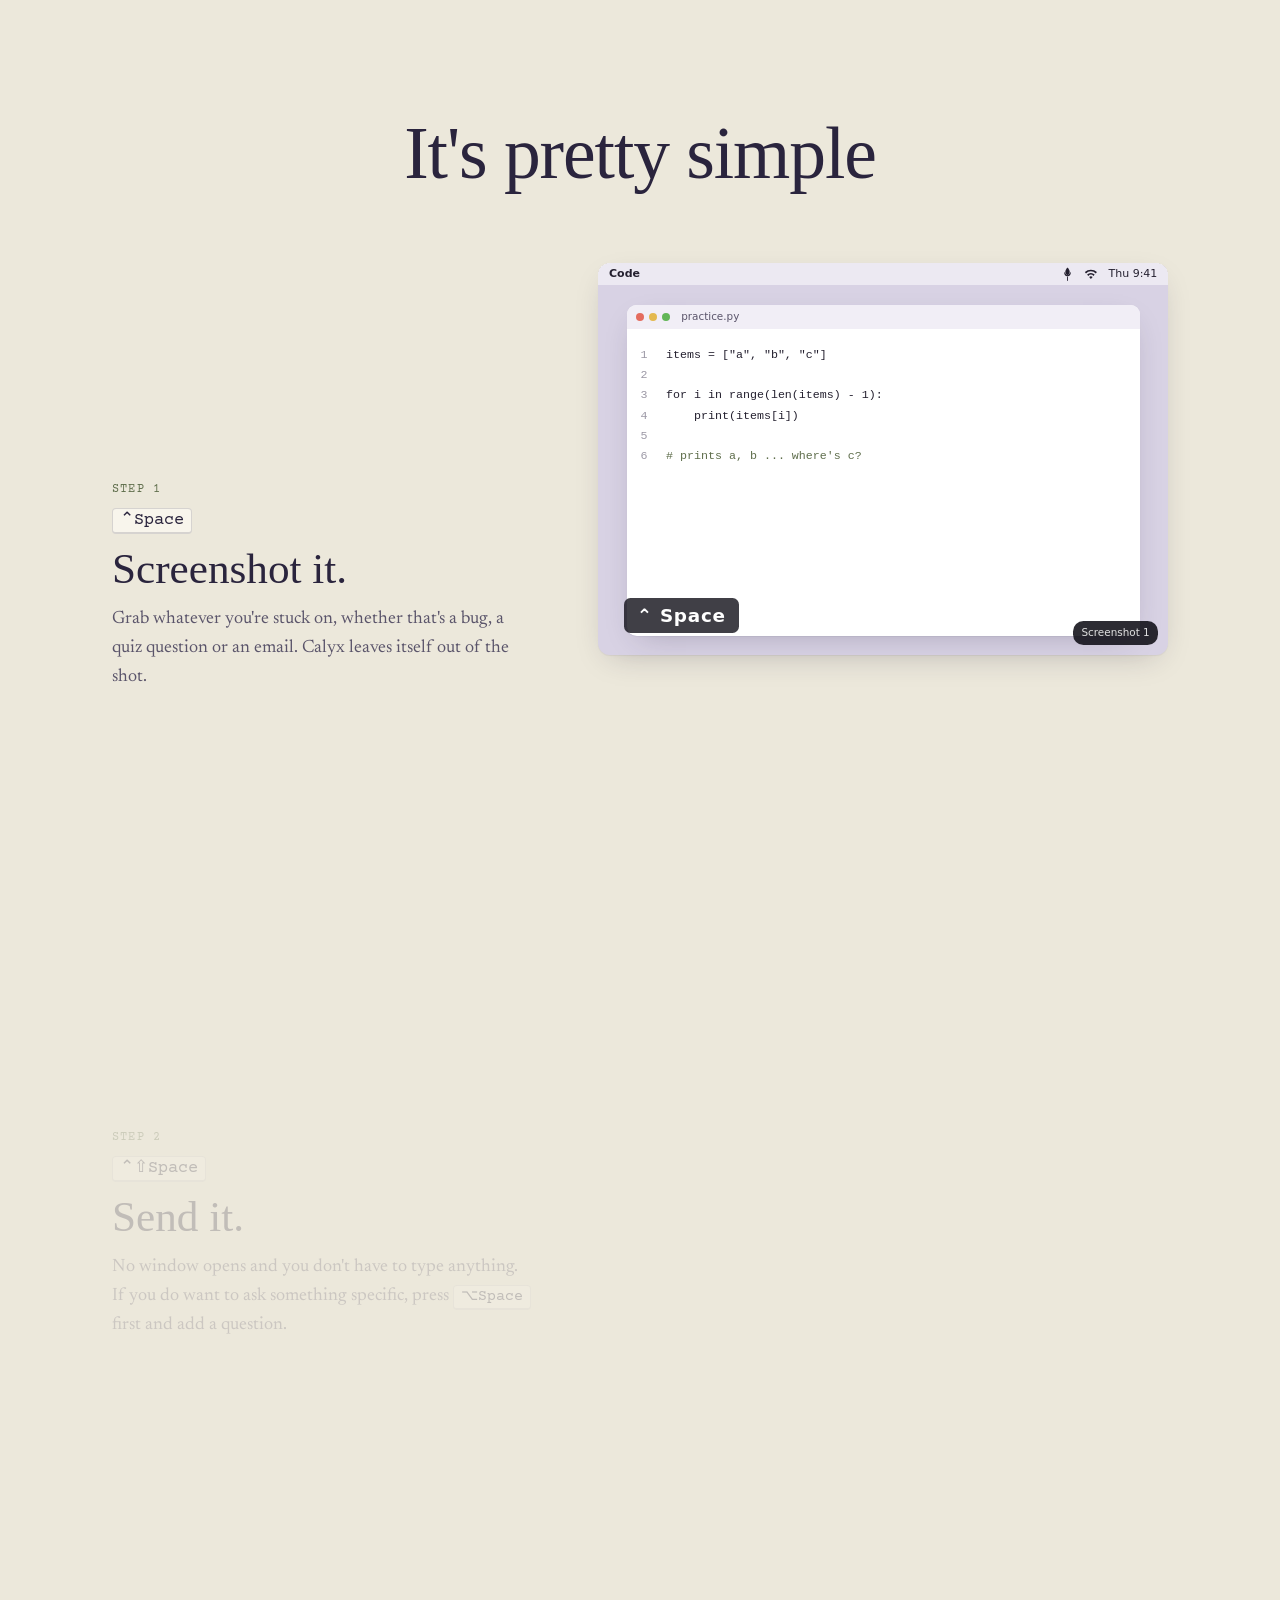
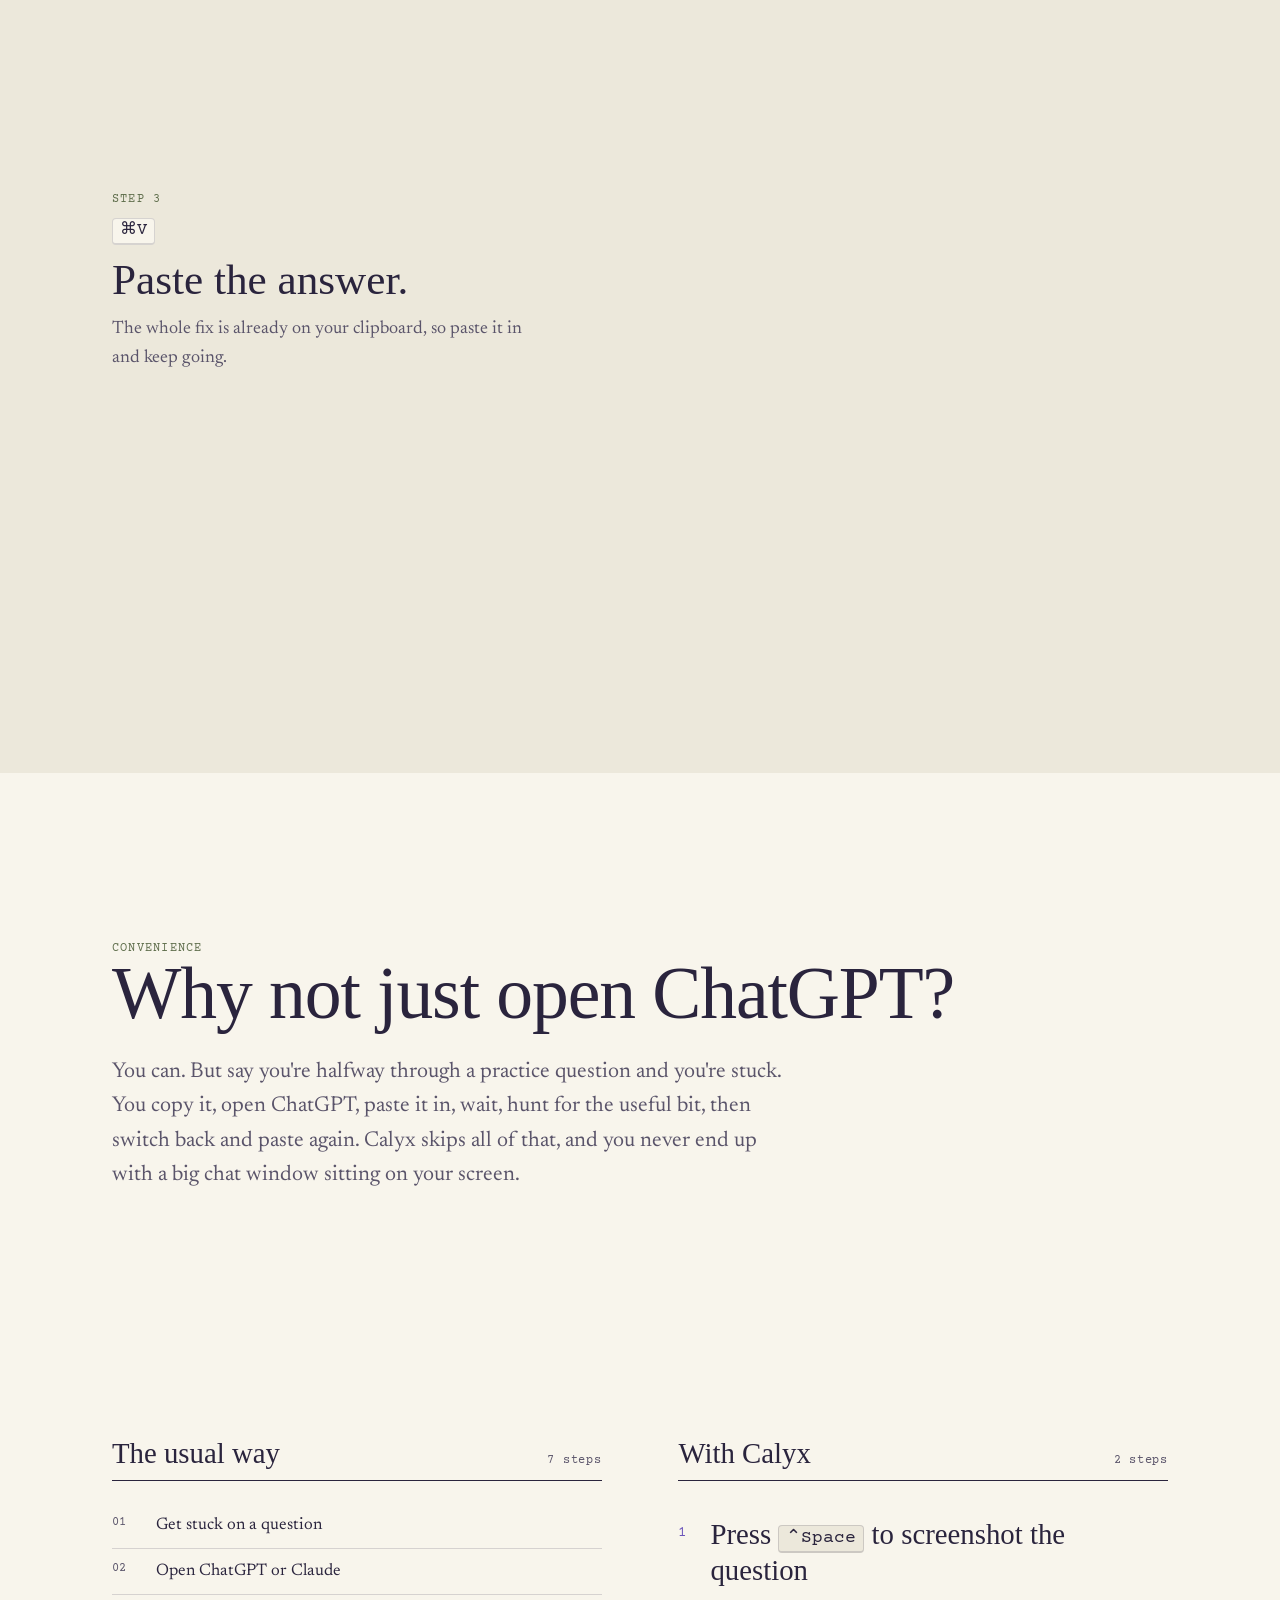
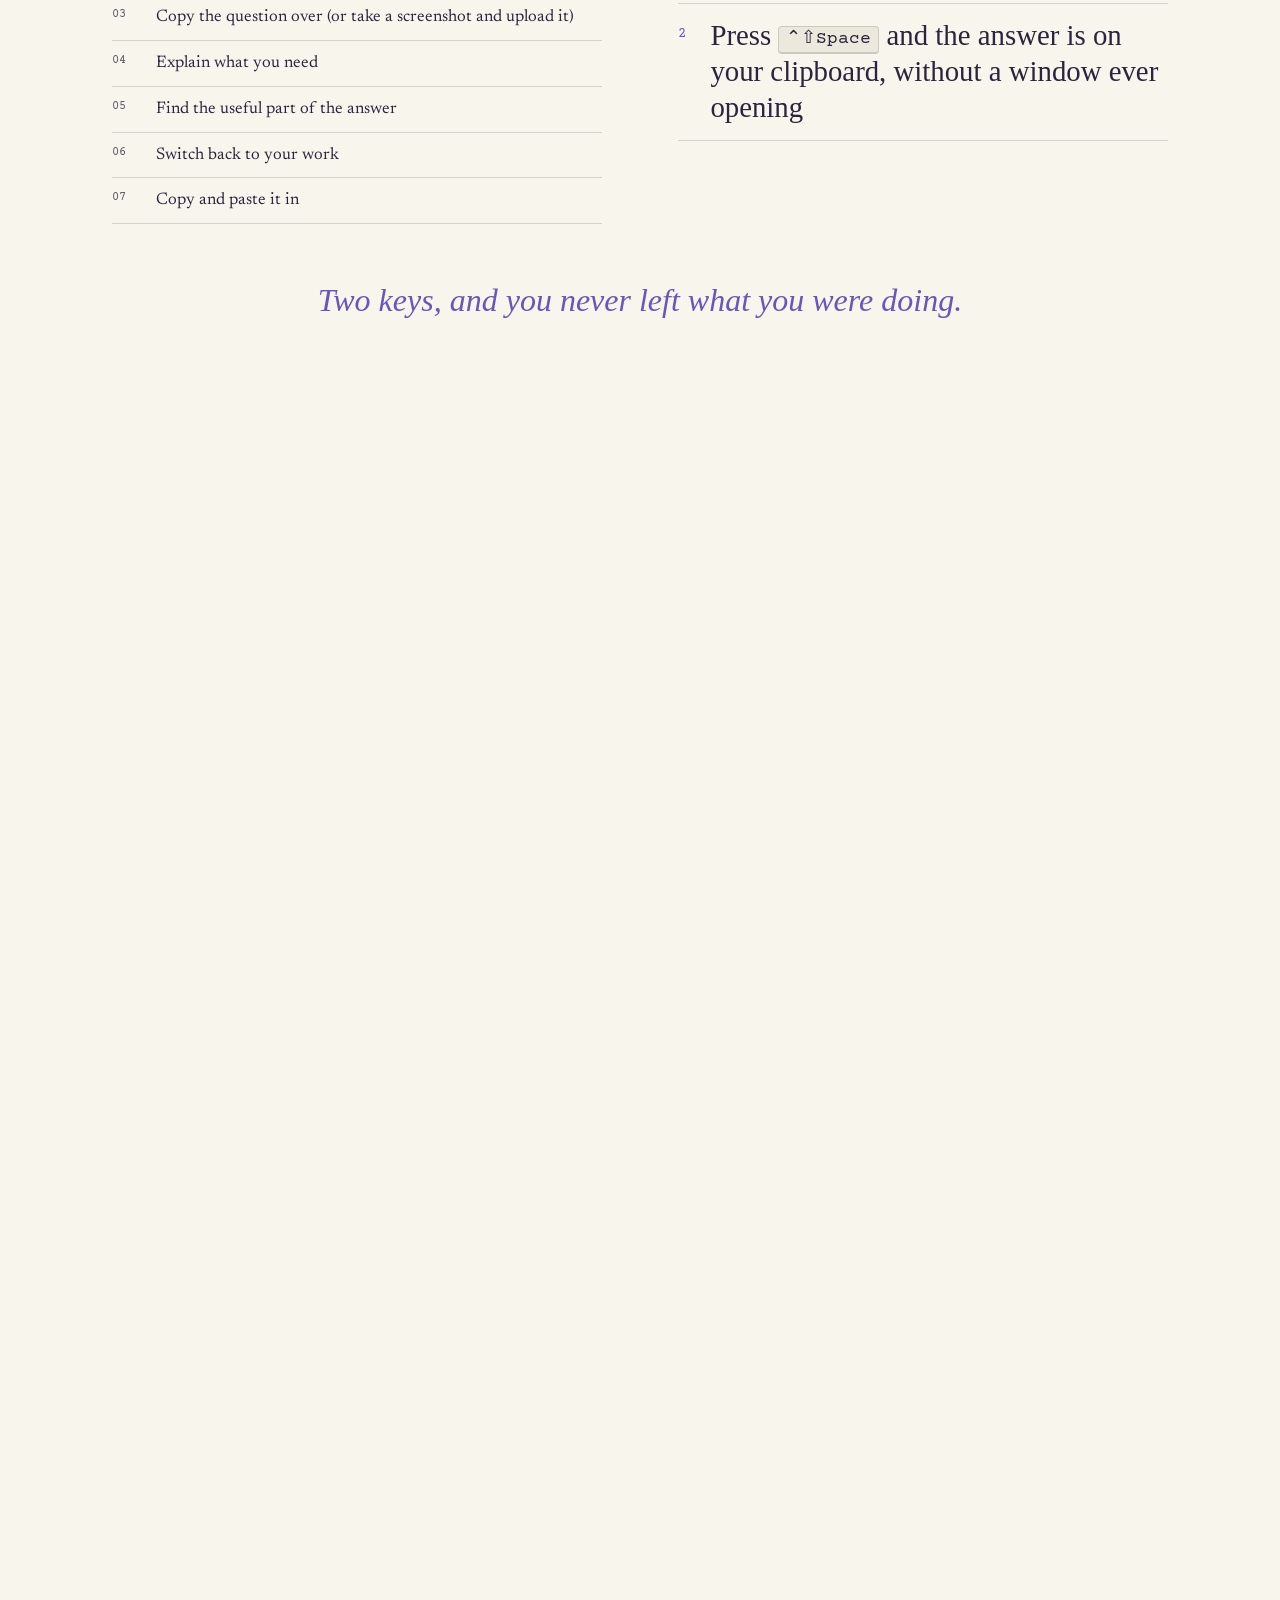
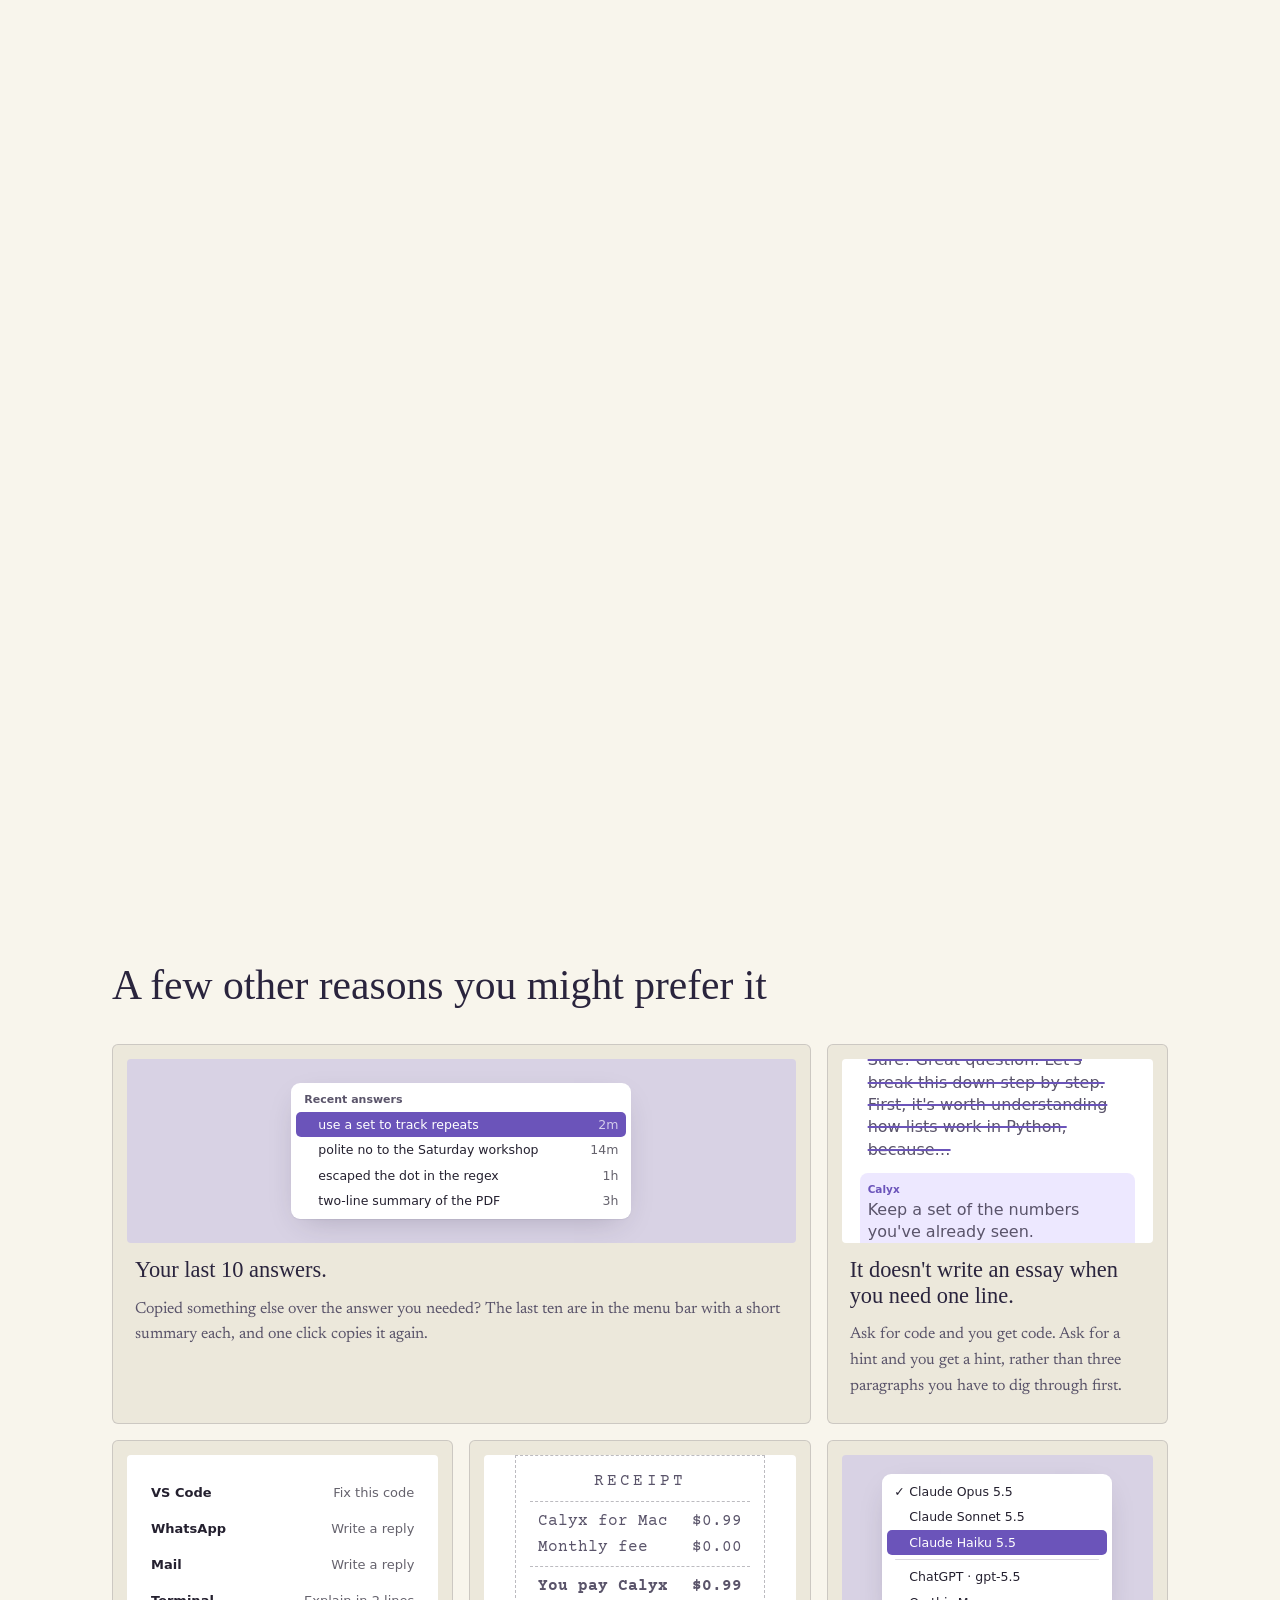
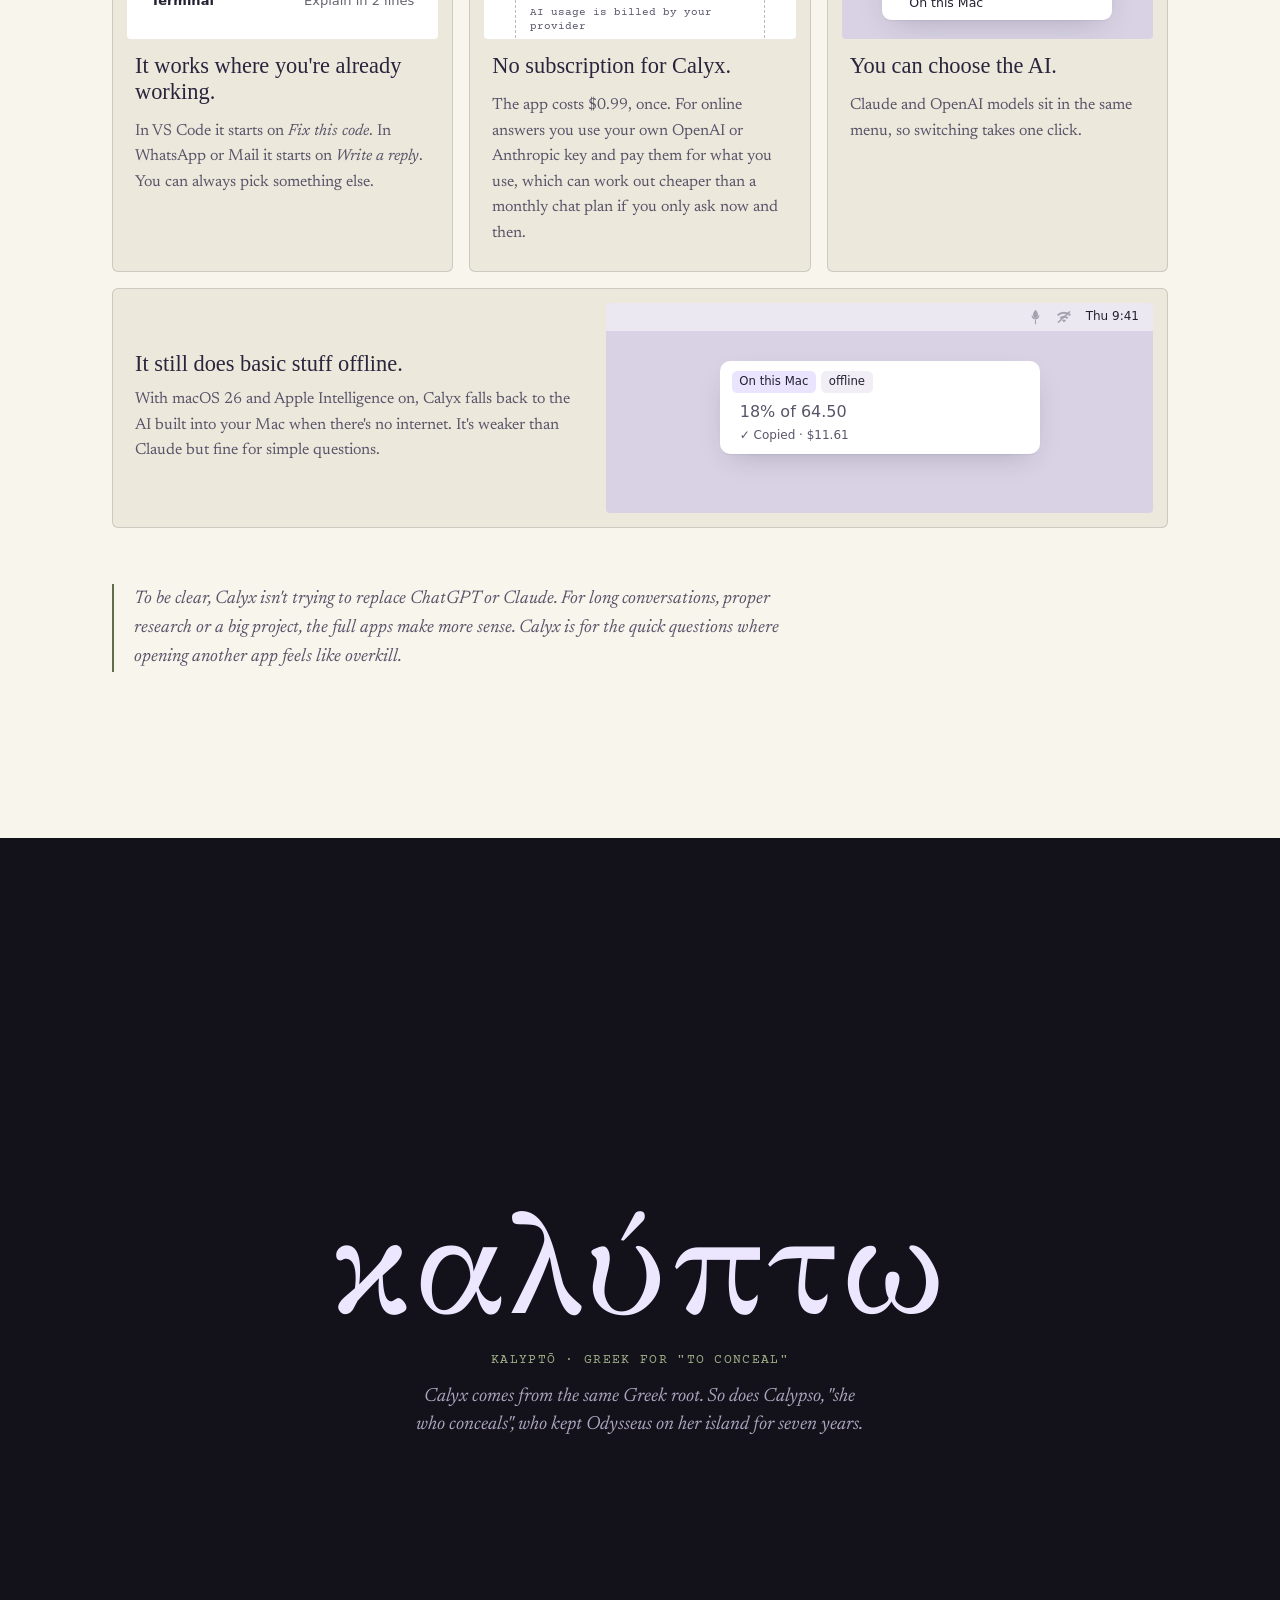
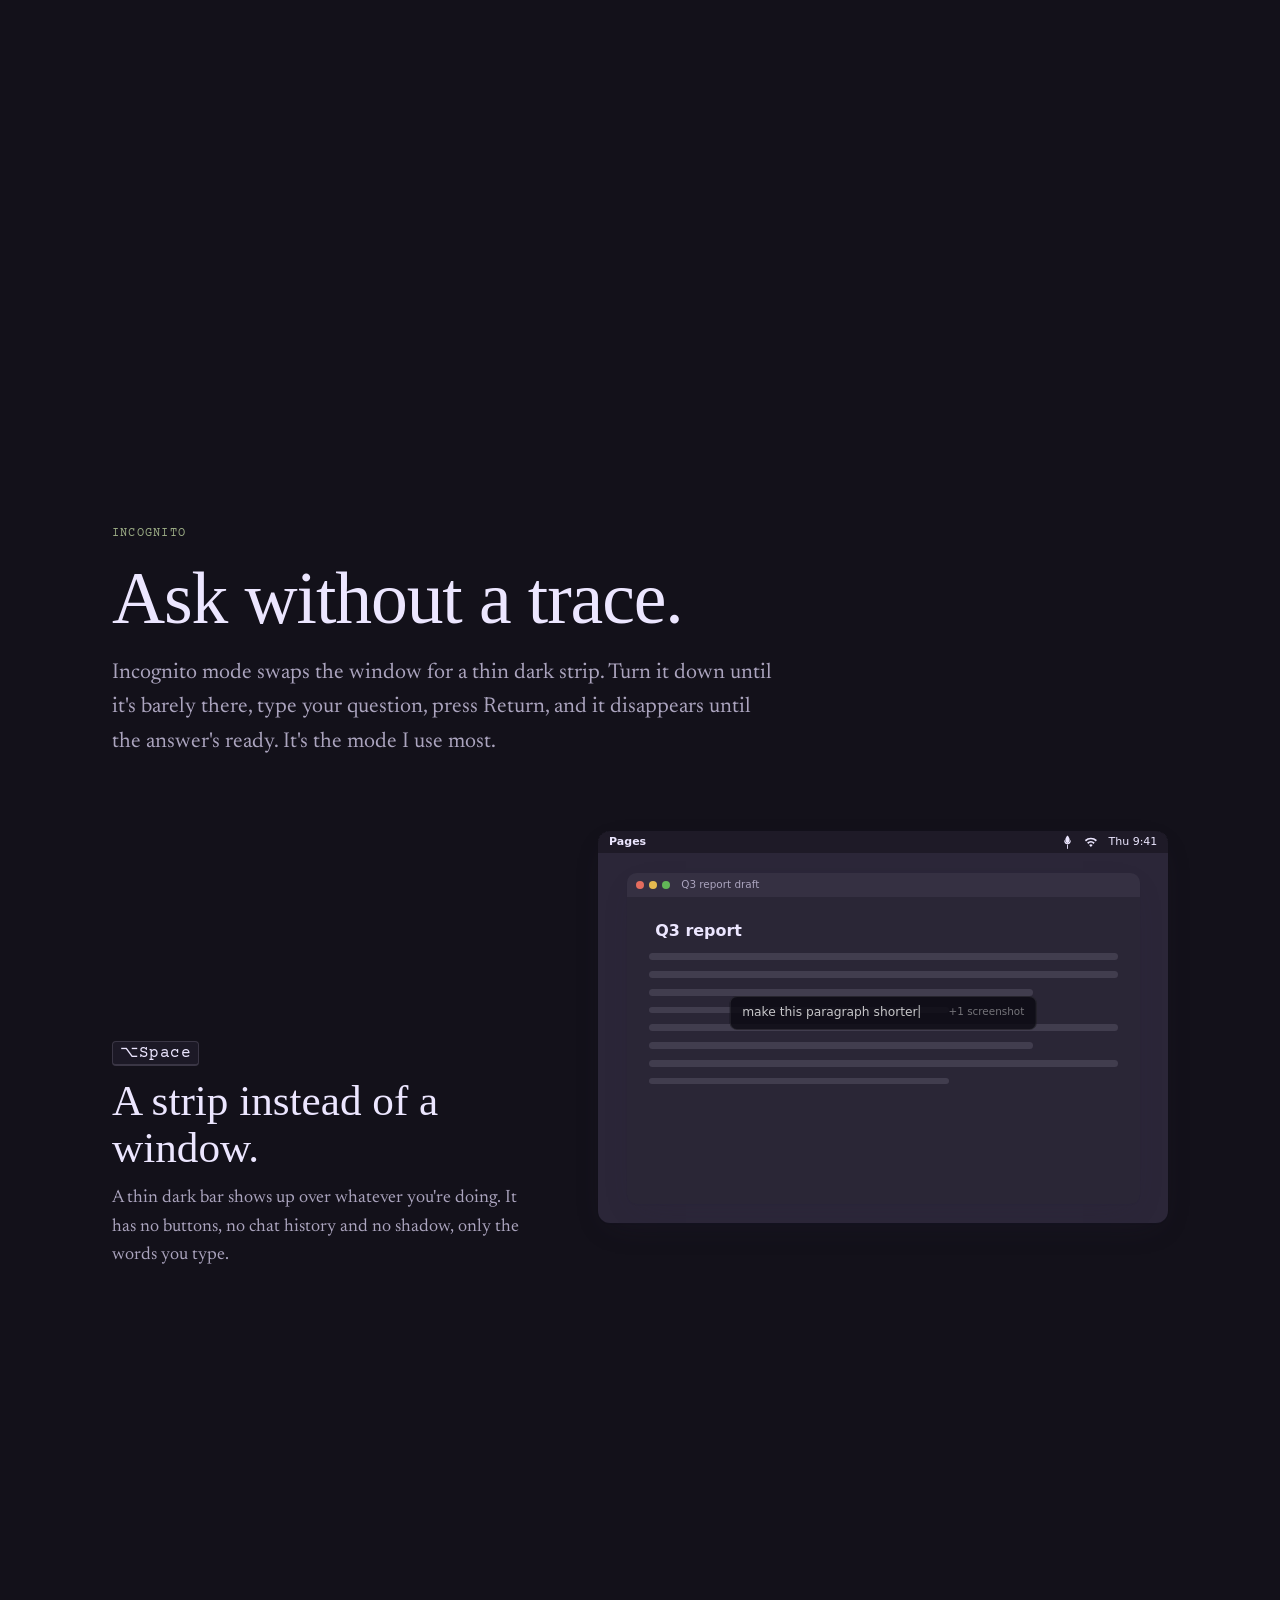
==== commit 86713f14: "Redacted transition into Incognito, ending on kalypto; move How it works up Co-Authored-By: Claude O" ====
--- a/index.html
+++ b/index.html
@@ -15,7 +15,8 @@
   <link rel="preconnect" href="https://fonts.googleapis.com">
   <link rel="preconnect" href="https://fonts.gstatic.com" crossorigin>
   <link href="https://fonts.googleapis.com/css2?family=IM+Fell+English:ital@0;1&family=Newsreader:ital,opsz,wght@0,6..72,400;0,6..72,500;1,6..72,400&family=Courier+Prime:wght@400;700&display=swap" rel="stylesheet">
-  <link rel="stylesheet" href="styles.css?v=202610161522">
+  <link href="https://fonts.googleapis.com/css2?family=GFS+Didot&text=%CE%BA%CE%B1%CE%BB%CF%8D%CF%80%CF%84%CF%89&display=swap" rel="stylesheet">
+  <link rel="stylesheet" href="styles.css?v=202610161548">
   <script>document.documentElement.classList.add("js");</script>
 </head>
 <body>
@@ -101,183 +102,6 @@
       </div>
     </section>
 
-    <!-- Why not just open ChatGPT? The comparison plays out while it's pinned. -->
-    <section class="why alt" id="why" aria-labelledby="why-title">
-      <div class="why-top wrap">
-        <p class="eyebrow" data-reveal>Convenience</p>
-        <h2 class="title" id="why-title" data-reveal>Why not just open ChatGPT?</h2>
-        <p class="lead" data-reveal>You can. But say you're halfway through a practice question and you're stuck. You copy it, open ChatGPT, paste it in, wait, hunt for the useful bit, then switch back and paste again. Calyx skips all of that, and you never end up with a big chat window sitting on your screen.</p>
-      </div>
-
-      <div class="compare" data-progress="pin">
-        <div class="pin">
-          <div class="wrap">
-            <div class="compare-grid">
-              <div class="col old" data-done=".5">
-                <h3 class="col-h">The usual way <span class="count">7 steps</span></h3>
-                <ol>
-                  <li data-at=".03"><span class="t">Get stuck on a question</span></li>
-                  <li data-at=".09" style="--i: 1"><span class="t">Open ChatGPT or Claude</span></li>
-                  <li data-at=".15" style="--i: 2"><span class="t">Copy the question over (or take a screenshot and upload it)</span></li>
-                  <li data-at=".21" style="--i: 3"><span class="t">Explain what you need</span></li>
-                  <li data-at=".27" style="--i: 4"><span class="t">Find the useful part of the answer</span></li>
-                  <li data-at=".33" style="--i: 5"><span class="t">Switch back to your work</span></li>
-                  <li data-at=".39" style="--i: 6"><span class="t">Copy and paste it in</span></li>
-                </ol>
-              </div>
-              <div class="col new">
-                <h3 class="col-h">With Calyx <span class="count">2 steps</span></h3>
-                <ol>
-                  <li data-at=".58"><span>Press <kbd>⌃Space</kbd> to screenshot the question</span></li>
-                  <li data-at=".7"><span>Press <kbd>⌃⇧Space</kbd> and the answer is on your clipboard, without a window ever opening</span></li>
-                </ol>
-              </div>
-            </div>
-            <p class="compare-end" data-at=".82">Two keys, and you never left what you were doing.</p>
-          </div>
-        </div>
-      </div>
-
-      <div class="why-bottom wrap">
-        <h3 class="title-md" data-reveal>A few other reasons you might prefer it</h3>
-        <div class="bento" data-reveal-group>
-          <article class="card wide">
-            <div class="viz viz-history" aria-hidden="true">
-              <ul class="vz-menu vz-menu-wide">
-                <li class="vz-head">Recent answers</li>
-                <li class="hov">use a set to track repeats <span>2m</span></li>
-                <li>polite no to the Saturday workshop <span>14m</span></li>
-                <li>escaped the dot in the regex <span>1h</span></li>
-                <li>two-line summary of the PDF <span>3h</span></li>
-              </ul>
-            </div>
-            <h4>Your last 10 answers.</h4>
-            <p>Copied something else over the answer you needed? The last ten are in the menu bar with a short summary each, and one click copies it again.</p>
-          </article>
-
-          <article class="card">
-            <div class="viz viz-line" aria-hidden="true">
-              <p class="vz-essay">Sure! Great question. Let's break this down step by step. First, it's worth understanding how lists work in Python, because…</p>
-              <p class="vz-one"><span>Calyx</span>Keep a set of the numbers you've already seen.</p>
-            </div>
-            <h4>It doesn't write an essay when you need one line.</h4>
-            <p>Ask for code and you get code. Ask for a hint and you get a hint, rather than three paragraphs you have to dig through first.</p>
-          </article>
-
-          <article class="card">
-            <div class="viz viz-apps" aria-hidden="true">
-              <ul>
-                <li style="--n: 0"><b>VS Code</b><span>Fix this code</span></li>
-                <li style="--n: 1"><b>WhatsApp</b><span>Write a reply</span></li>
-                <li style="--n: 2"><b>Mail</b><span>Write a reply</span></li>
-                <li style="--n: 3"><b>Terminal</b><span>Explain in 2 lines</span></li>
-              </ul>
-            </div>
-            <h4>It works where you're already working.</h4>
-            <p>In VS Code it starts on <i>Fix this code</i>. In WhatsApp or Mail it starts on <i>Write a reply</i>. You can always pick something else.</p>
-          </article>
-
-          <article class="card">
-            <div class="viz viz-receipt" aria-hidden="true">
-              <div class="rc">
-                <p class="rc-h">Receipt</p>
-                <p><span>Calyx for Mac</span><span>$0.99</span></p>
-                <p><span>Monthly fee</span><span>$0.00</span></p>
-                <p class="rc-t"><span>You pay Calyx</span><span>$0.99</span></p>
-                <span class="rc-n">AI usage is billed by your provider</span>
-              </div>
-            </div>
-            <h4>No subscription for Calyx.</h4>
-            <p>The app costs $0.99, once. For online answers you use your own OpenAI or Anthropic key and pay them for what you use, which can work out cheaper than a monthly chat plan if you only ask now and then.</p>
-          </article>
-
-          <article class="card">
-            <div class="viz viz-models" aria-hidden="true">
-              <ul class="vz-menu">
-                <li class="sel">Claude Opus 5.5</li>
-                <li>Claude Sonnet 5.5</li>
-                <li class="hov">Claude Haiku 5.5</li>
-                <li class="sep"></li>
-                <li>ChatGPT · gpt-5.5</li>
-                <li>On this Mac</li>
-              </ul>
-            </div>
-            <h4>You can choose the AI.</h4>
-            <p>Claude and OpenAI models sit in the same menu, so switching takes one click.</p>
-          </article>
-
-          <article class="card full">
-            <div>
-              <h4>It still does basic stuff offline.</h4>
-              <p>With macOS 26 and Apple Intelligence on, Calyx falls back to the AI built into your Mac when there's no internet. It's weaker than Claude but fine for simple questions.</p>
-            </div>
-            <div class="viz viz-offline" aria-hidden="true">
-              <div class="vz-mbar">
-                <span class="mb-bud"></span>
-                <svg class="wifi off" viewBox="0 0 16 12"><path d="M8 11.6 10 9.3a3 3 0 0 0-4 0Z"/><path d="M3.6 6.5a6.4 6.4 0 0 1 8.8 0l-1.3 1.5a4.4 4.4 0 0 0-6.2 0Z"/><path d="M1 3.6a10 10 0 0 1 14 0l-1.3 1.5a8 8 0 0 0-11.4 0Z"/><path class="wifi-x" d="M2 11.5 14 .5" fill="none" stroke="currentColor" stroke-width="1.6"/></svg>
-                <span>Thu 9:41</span>
-              </div>
-              <div class="vz-box">
-                <div class="cx-chips"><span class="chip">On this Mac</span><span class="chip chip-ghost">offline</span></div>
-                <p>18% of 64.50</p>
-                <p class="vz-sum">✓ Copied · $11.61</p>
-              </div>
-            </div>
-          </article>
-        </div>
-
-        <p class="honest" data-reveal>To be clear, Calyx isn't trying to replace ChatGPT or Claude. For long conversations, proper research or a big project, the full apps make more sense. Calyx is for the quick questions where opening another app feels like overkill.</p>
-      </div>
-    </section>
-
-    <!-- Incognito: the screen sticks while the bar turns faint and then disappears. -->
-    <section class="inc" id="incognito" aria-labelledby="inc-title">
-      <div class="wrap">
-        <div class="sec-head">
-          <p class="eyebrow" data-reveal>Incognito</p>
-          <h2 class="title" id="inc-title" data-reveal>Ask without a trace.</h2>
-          <p class="lead" data-reveal>Incognito mode swaps the window for a thin dark strip. Turn it down until it's barely there, type your question, press Return, and it disappears until the answer's ready. It's the mode I use most.</p>
-        </div>
-        <div class="story" data-steps>
-          <div class="story-steps">
-            <article class="story-step" data-step>
-              <p class="story-keys"><kbd>⌥Space</kbd></p>
-              <h3>A strip instead of a window.</h3>
-              <p class="story-text">A thin dark bar shows up over whatever you're doing. It has no buttons, no chat history and no shadow, only the words you type.</p>
-            </article>
-            <article class="story-step" data-step>
-              <p class="story-keys">Settings › Incognito</p>
-              <h3>Turn it down to almost nothing.</h3>
-              <p class="story-text">You choose how see-through it is, anywhere from 5% to solid. Near the bottom of that range you can only just make it out.</p>
-              <p class="story-detail">It's discreet, not invisible. If you share or record your screen, people can still see it.</p>
-            </article>
-            <article class="story-step" data-step>
-              <p class="story-keys"><kbd>Return</kbd></p>
-              <h3>Press Return and it's gone.</h3>
-              <p class="story-text">The bar vanishes while Calyx works. A small mark in a corner of your screen spins, then shows a tick and a few words once the answer is on your clipboard.</p>
-            </article>
-          </div>
-          <div class="story-stick">
-            <div class="screen-frame">
-              <div class="screen inc-screen" data-step-screen data-active="1" aria-hidden="true">
-                <div class="mbar"><b>Pages</b><span class="mbar-right"><span class="mb-bud"></span><svg class="wifi" viewBox="0 0 16 12"><path d="M8 11.6 10 9.3a3 3 0 0 0-4 0Z"/><path d="M3.6 6.5a6.4 6.4 0 0 1 8.8 0l-1.3 1.5a4.4 4.4 0 0 0-6.2 0Z"/><path d="M1 3.6a10 10 0 0 1 14 0l-1.3 1.5a8 8 0 0 0-11.4 0Z"/></svg><span>Thu 9:41</span></span></div>
-                <div class="win">
-                  <div class="win-bar"><i></i><i></i><i></i><span>Q3 report draft</span></div>
-                  <div class="win-body">
-                    <p class="inc-h">Q3 report</p>
-                    <div class="doc-lines inc-lines"><i></i><i></i><i></i><i></i><i></i><i></i><i></i><i></i></div>
-                  </div>
-                </div>
-                <div class="ib inc-bar"><span>make this paragraph shorter<span class="inc-caret"></span></span><span class="ib-tag">+1 screenshot</span></div>
-                <div class="inc-vis"><span>Visibility</span><b><i></i></b><span class="inc-pct">15%</span></div>
-                <div class="corner"><span class="spin"></span><span class="inc-done">✓ Copied · cut it to two sentences</span></div>
-              </div>
-            </div>
-          </div>
-        </div>
-      </div>
-    </section>
-
     <!-- How it works: the screen sticks while the three steps scroll past it. -->
     <section class="how" id="how" aria-labelledby="how-title">
       <div class="wrap">
@@ -332,6 +156,202 @@
       </div>
     </section>
 
+    <!-- Why not just open ChatGPT? The comparison plays out while it's pinned. -->
+    <section class="why alt" id="why" aria-labelledby="why-title">
+      <div class="why-top wrap">
+        <p class="eyebrow" data-reveal>Convenience</p>
+        <h2 class="title" id="why-title" data-reveal>Why not just open ChatGPT?</h2>
+        <p class="lead" data-reveal>You can. But say you're halfway through a practice question and you're stuck. You copy it, open ChatGPT, paste it in, wait, hunt for the useful bit, then switch back and paste again. Calyx skips all of that, and you never end up with a big chat window sitting on your screen.</p>
+      </div>
+
+      <div class="compare" data-progress="pin">
+        <div class="pin">
+          <div class="wrap">
+            <div class="compare-grid">
+              <div class="col old" data-done=".5">
+                <h3 class="col-h">The usual way <span class="count">7 steps</span></h3>
+                <ol>
+                  <li data-at=".03"><span class="t">Get stuck on a question</span></li>
+                  <li data-at=".09" style="--i: 1"><span class="t">Open ChatGPT or Claude</span></li>
+                  <li data-at=".15" style="--i: 2"><span class="t">Copy the question over (or take a screenshot and upload it)</span></li>
+                  <li data-at=".21" style="--i: 3"><span class="t">Explain what you need</span></li>
+                  <li data-at=".27" style="--i: 4"><span class="t">Find the useful part of the answer</span></li>
+                  <li data-at=".33" style="--i: 5"><span class="t">Switch back to your work</span></li>
+                  <li data-at=".39" style="--i: 6"><span class="t">Copy and paste it in</span></li>
+                </ol>
+              </div>
+              <div class="col new">
+                <h3 class="col-h">With Calyx <span class="count">2 steps</span></h3>
+                <ol>
+                  <li data-at=".58"><span>Press <kbd>⌃Space</kbd> to screenshot the question</span></li>
+                  <li data-at=".7"><span>Press <kbd>⌃⇧Space</kbd> and the answer is on your clipboard, without a window ever opening</span></li>
+                </ol>
+              </div>
+            </div>
+            <p class="compare-end" data-at=".82">Two keys, and you never left what you were doing.</p>
+          </div>
+        </div>
+      </div>
+
+      <div class="why-bottom wrap">
+        <h3 class="title-md" data-reveal>A few other reasons you might prefer it</h3>
+        <div class="bento" data-reveal-group>
+          <article class="card wide">
+            <div class="viz viz-history" aria-hidden="true">
+              <ul class="vz-menu vz-menu-wide">
+                <li class="vz-head">Recent answers</li>
+                <li class="hov">use a set to track repeats <span>2m</span></li>
+                <li>polite no to the Saturday workshop <span>14m</span></li>
+                <li>escaped the dot in the regex <span>1h</span></li>
+                <li>two-line summary of the PDF <span>3h</span></li>
+              </ul>
+            </div>
+            <h4>Your last 10 answers.</h4>
+            <p>Copied something else over the answer you needed? The last ten are in the menu bar with a short summary each, and one click copies it again.</p>
+          </article>
+
+          <article class="card">
+            <div class="viz viz-line" aria-hidden="true">
+              <p class="vz-essay">Sure! Great question. Let's break this down step by step. First, it's worth understanding how lists work in Python, because…</p>
+              <p class="vz-one"><span>Calyx</span>Keep a set of the numbers you've already seen.</p>
+            </div>
+            <h4>It doesn't write an essay when you need one line.</h4>
+            <p>Ask for code and you get code. Ask for a hint and you get a hint, rather than three paragraphs you have to dig through first.</p>
+          </article>
+
+          <article class="card">
+            <div class="viz viz-apps" aria-hidden="true">
+              <ul>
+                <li style="--n: 0"><b>VS Code</b><span>Fix this code</span></li>
+                <li style="--n: 1"><b>WhatsApp</b><span>Write a reply</span></li>
+                <li style="--n: 2"><b>Mail</b><span>Write a reply</span></li>
+                <li style="--n: 3"><b>Terminal</b><span>Explain in 2 lines</span></li>
+              </ul>
+            </div>
+            <h4>It works where you're already working.</h4>
+            <p>In VS Code it starts on <i>Fix this code</i>. In WhatsApp or Mail it starts on <i>Write a reply</i>. You can always pick something else.</p>
+          </article>
+
+          <article class="card">
+            <div class="viz viz-receipt" aria-hidden="true">
+              <div class="rc">
+                <p class="rc-h">Receipt</p>
+                <p><span>Calyx for Mac</span><span>$0.99</span></p>
+                <p><span>Monthly fee</span><span>$0.00</span></p>
+                <p class="rc-t"><span>You pay Calyx</span><span>$0.99</span></p>
+                <span class="rc-n">AI usage is billed by your provider</span>
+              </div>
+            </div>
+            <h4>No subscription for Calyx.</h4>
+            <p>The app costs $0.99, once. For online answers you use your own OpenAI or Anthropic key and pay them for what you use, which can work out cheaper than a monthly chat plan if you only ask now and then.</p>
+          </article>
+
+          <article class="card">
+            <div class="viz viz-models" aria-hidden="true">
+              <ul class="vz-menu">
+                <li class="sel">Claude Opus 5.5</li>
+                <li>Claude Sonnet 5.5</li>
+                <li class="hov">Claude Haiku 5.5</li>
+                <li class="sep"></li>
+                <li>ChatGPT · gpt-5.5</li>
+                <li>On this Mac</li>
+              </ul>
+            </div>
+            <h4>You can choose the AI.</h4>
+            <p>Claude and OpenAI models sit in the same menu, so switching takes one click.</p>
+          </article>
+
+          <article class="card full">
+            <div>
+              <h4>It still does basic stuff offline.</h4>
+              <p>With macOS 26 and Apple Intelligence on, Calyx falls back to the AI built into your Mac when there's no internet. It's weaker than Claude but fine for simple questions.</p>
+            </div>
+            <div class="viz viz-offline" aria-hidden="true">
+              <div class="vz-mbar">
+                <span class="mb-bud"></span>
+                <svg class="wifi off" viewBox="0 0 16 12"><path d="M8 11.6 10 9.3a3 3 0 0 0-4 0Z"/><path d="M3.6 6.5a6.4 6.4 0 0 1 8.8 0l-1.3 1.5a4.4 4.4 0 0 0-6.2 0Z"/><path d="M1 3.6a10 10 0 0 1 14 0l-1.3 1.5a8 8 0 0 0-11.4 0Z"/><path class="wifi-x" d="M2 11.5 14 .5" fill="none" stroke="currentColor" stroke-width="1.6"/></svg>
+                <span>Thu 9:41</span>
+              </div>
+              <div class="vz-box">
+                <div class="cx-chips"><span class="chip">On this Mac</span><span class="chip chip-ghost">offline</span></div>
+                <p>18% of 64.50</p>
+                <p class="vz-sum">✓ Copied · $11.61</p>
+              </div>
+            </div>
+          </article>
+        </div>
+
+        <p class="honest" data-reveal>To be clear, Calyx isn't trying to replace ChatGPT or Claude. For long conversations, proper research or a big project, the full apps make more sense. Calyx is for the quick questions where opening another app feels like overkill.</p>
+      </div>
+    </section>
+
+    <!-- Into Incognito: the sentence gets redacted word by word, the bars slide together into one
+         strip (the Incognito bar), the strip turns down to 5% and goes. Driven by scroll in main.js. -->
+    <section class="redact flat" data-progress="pin" aria-label="Into Incognito mode">
+      <div class="pin">
+        <div class="wrap">
+          <p class="redact-text" data-redact>Every question leaves a tab, a window and a chat history behind.</p>
+        </div>
+        <div class="redact-bars" aria-hidden="true"></div>
+        <div class="redact-strip" data-text="ask without a trace" aria-hidden="true"></div>
+        <p class="redact-vis" aria-hidden="true">Visibility <b>100%</b></p>
+        <div class="redact-tick" aria-hidden="true">✓ Copied</div>
+        <div class="redact-greek">
+          <p class="redact-word" lang="el" aria-label="kalyptō"><span>κ</span><span>α</span><span>λ</span><span>ύ</span><span>π</span><span>τ</span><span>ω</span></p>
+          <p class="redact-gloss">kalyptō · Greek for "to conceal"</p>
+          <p class="redact-note">Calyx comes from the same Greek root. So does Calypso, "she who conceals", who kept Odysseus on her island for seven years.</p>
+        </div>
+      </div>
+    </section>
+
+    <!-- Incognito: the screen sticks while the bar turns faint and then disappears. -->
+    <section class="inc" id="incognito" aria-labelledby="inc-title">
+      <div class="wrap">
+        <div class="sec-head">
+          <p class="eyebrow" data-reveal>Incognito</p>
+          <h2 class="title" id="inc-title" data-reveal>Ask without a trace.</h2>
+          <p class="lead" data-reveal>Incognito mode swaps the window for a thin dark strip. Turn it down until it's barely there, type your question, press Return, and it disappears until the answer's ready. It's the mode I use most.</p>
+        </div>
+        <div class="story" data-steps>
+          <div class="story-steps">
+            <article class="story-step" data-step>
+              <p class="story-keys"><kbd>⌥Space</kbd></p>
+              <h3>A strip instead of a window.</h3>
+              <p class="story-text">A thin dark bar shows up over whatever you're doing. It has no buttons, no chat history and no shadow, only the words you type.</p>
+            </article>
+            <article class="story-step" data-step>
+              <p class="story-keys">Settings › Incognito</p>
+              <h3>Turn it down to almost nothing.</h3>
+              <p class="story-text">You choose how see-through it is, anywhere from 5% to solid. Near the bottom of that range you can only just make it out.</p>
+              <p class="story-detail">It's discreet, not invisible. If you share or record your screen, people can still see it.</p>
+            </article>
+            <article class="story-step" data-step>
+              <p class="story-keys"><kbd>Return</kbd></p>
+              <h3>Press Return and it's gone.</h3>
+              <p class="story-text">The bar vanishes while Calyx works. A small mark in a corner of your screen spins, then shows a tick and a few words once the answer is on your clipboard.</p>
+            </article>
+          </div>
+          <div class="story-stick">
+            <div class="screen-frame">
+              <div class="screen inc-screen" data-step-screen data-active="1" aria-hidden="true">
+                <div class="mbar"><b>Pages</b><span class="mbar-right"><span class="mb-bud"></span><svg class="wifi" viewBox="0 0 16 12"><path d="M8 11.6 10 9.3a3 3 0 0 0-4 0Z"/><path d="M3.6 6.5a6.4 6.4 0 0 1 8.8 0l-1.3 1.5a4.4 4.4 0 0 0-6.2 0Z"/><path d="M1 3.6a10 10 0 0 1 14 0l-1.3 1.5a8 8 0 0 0-11.4 0Z"/></svg><span>Thu 9:41</span></span></div>
+                <div class="win">
+                  <div class="win-bar"><i></i><i></i><i></i><span>Q3 report draft</span></div>
+                  <div class="win-body">
+                    <p class="inc-h">Q3 report</p>
+                    <div class="doc-lines inc-lines"><i></i><i></i><i></i><i></i><i></i><i></i><i></i><i></i></div>
+                  </div>
+                </div>
+                <div class="ib inc-bar"><span>make this paragraph shorter<span class="inc-caret"></span></span><span class="ib-tag">+1 screenshot</span></div>
+                <div class="inc-vis"><span>Visibility</span><b><i></i></b><span class="inc-pct">15%</span></div>
+                <div class="corner"><span class="spin"></span><span class="inc-done">✓ Copied · cut it to two sentences</span></div>
+              </div>
+            </div>
+          </div>
+        </div>
+      </div>
+    </section>
+
     <!-- Examples: short scripted scenes, played on a fake Mac screen. -->
     <section class="examples alt" id="examples" aria-labelledby="examples-title">
       <div class="wrap">
@@ -502,6 +522,6 @@
     </div>
   </footer>
 
-  <script src="main.js?v=202610161522"></script>
+  <script src="main.js?v=202610161548"></script>
 </body>
 </html>
--- a/styles.css
+++ b/styles.css
@@ -506,6 +506,49 @@
 .how-screen.s3 .fix { animation: hl 1.8s ease-out; }
 @keyframes hl { 0%, 35% { background: color-mix(in srgb, var(--lilac-wash) 45%, transparent); } 100% { background: transparent; } }
 
+/* Into Incognito: a sentence is redacted word by word, the bars slide together into one strip,
+   the strip turns down to nothing, and the Greek word behind the name appears. All of it is
+   driven by scroll position in main.js, so it runs backwards when you scroll back up. */
+.redact { position: relative; height: 480vh; }
+.redact .pin { overflow: hidden; }
+.redact-text { font-family: var(--display); font-size: clamp(1.9rem, 4.4vw, 3.5rem); line-height: 1.25; letter-spacing: -.01em; max-width: 18em; }
+.redact-bars { position: absolute; inset: 0; pointer-events: none; }
+.redact-bars i {
+  position: absolute; left: 0; top: 0;
+  background: rgba(11, 10, 18, .94); box-shadow: inset 0 0 0 1px rgba(255, 255, 255, .08);
+  border-radius: 3px; transform-origin: left center; transform: scaleX(0);
+}
+.redact-strip {
+  position: absolute; display: flex; align-items: center; padding: 0 18px;
+  color: rgba(255, 255, 255, .85); font: 17px/1 var(--ui); white-space: pre;
+  pointer-events: none; opacity: 0;
+}
+.redact-strip.typing::after { content: ""; width: 1.5px; height: 1.1em; margin-left: 1px; background: currentColor; animation: blink 1s steps(1) infinite; }
+.redact-vis { position: absolute; left: 0; right: 0; text-align: center; font: .8rem var(--mono); letter-spacing: .12em; text-transform: uppercase; color: #ABA4BE; opacity: 0; }
+.redact-vis b { font-weight: 400; color: #ECE6FF; }
+.redact-tick {
+  position: absolute; right: 24px; bottom: 24px; padding: 8px 13px; border-radius: 999px;
+  background: rgba(11, 10, 18, .86); color: rgba(255, 255, 255, .85); box-shadow: inset 0 0 0 1px rgba(255, 255, 255, .1);
+  font: 13px var(--ui); opacity: 0; transform: translateY(6px); transition: opacity .3s, transform .3s;
+}
+.redact-tick.on { opacity: 1; transform: none; }
+.redact-greek { position: absolute; inset: var(--nav-h) 0 0; display: grid; place-content: center; justify-items: center; gap: 16px; padding-inline: var(--gutter); text-align: center; pointer-events: none; }
+.redact-word { font: 400 clamp(3.6rem, 12vw, 9rem)/1 "GFS Didot", Georgia, "Times New Roman", serif; letter-spacing: .03em; color: #ECE6FF; }
+.redact-word span { display: inline-block; opacity: 0; filter: blur(12px); translate: 0 .18em; }
+.redact.ready .redact-word span { transition: opacity .7s, filter .7s, translate .7s var(--ease); }
+.redact-word span.on { opacity: 1; filter: none; translate: none; }
+.redact-gloss { font: .82rem var(--mono); letter-spacing: .1em; text-transform: uppercase; color: #9DAE86; opacity: 0; }
+.redact-note { max-width: 31rem; font: italic 1.2rem/1.45 var(--body); color: #ABA4BE; opacity: 0; text-wrap: balance; }
+.redact.ready .redact-gloss, .redact.ready .redact-note { transition: opacity .7s; }
+.redact-gloss.on, .redact-note.on { opacity: 1; }
+/* No scroll-driven version (reduced motion, short windows): a redacted sentence above the word. */
+.redact.flat { height: auto; background: #13111A; }
+.redact.flat .pin { position: relative; height: auto; display: block; padding-block: calc(var(--nav-h) + 72px) 96px; }
+.redact.flat .rw { color: transparent; background: rgba(11, 10, 18, .94); box-shadow: inset 0 0 0 1px rgba(255, 255, 255, .08); border-radius: 3px; -webkit-box-decoration-break: clone; box-decoration-break: clone; }
+.redact.flat .redact-bars, .redact.flat .redact-strip, .redact.flat .redact-vis, .redact.flat .redact-tick { display: none; }
+.redact.flat .redact-greek { position: static; margin-top: 72px; }
+.redact.flat .redact-word span, .redact.flat .redact-gloss, .redact.flat .redact-note { opacity: 1; filter: none; translate: none; transition: none; }
+
 /* Incognito: a dark section whatever the theme, with the bar fading out as you scroll. */
 .inc {
   --board: #13111A; --sheet: #1C1926; --card: #1C1926;
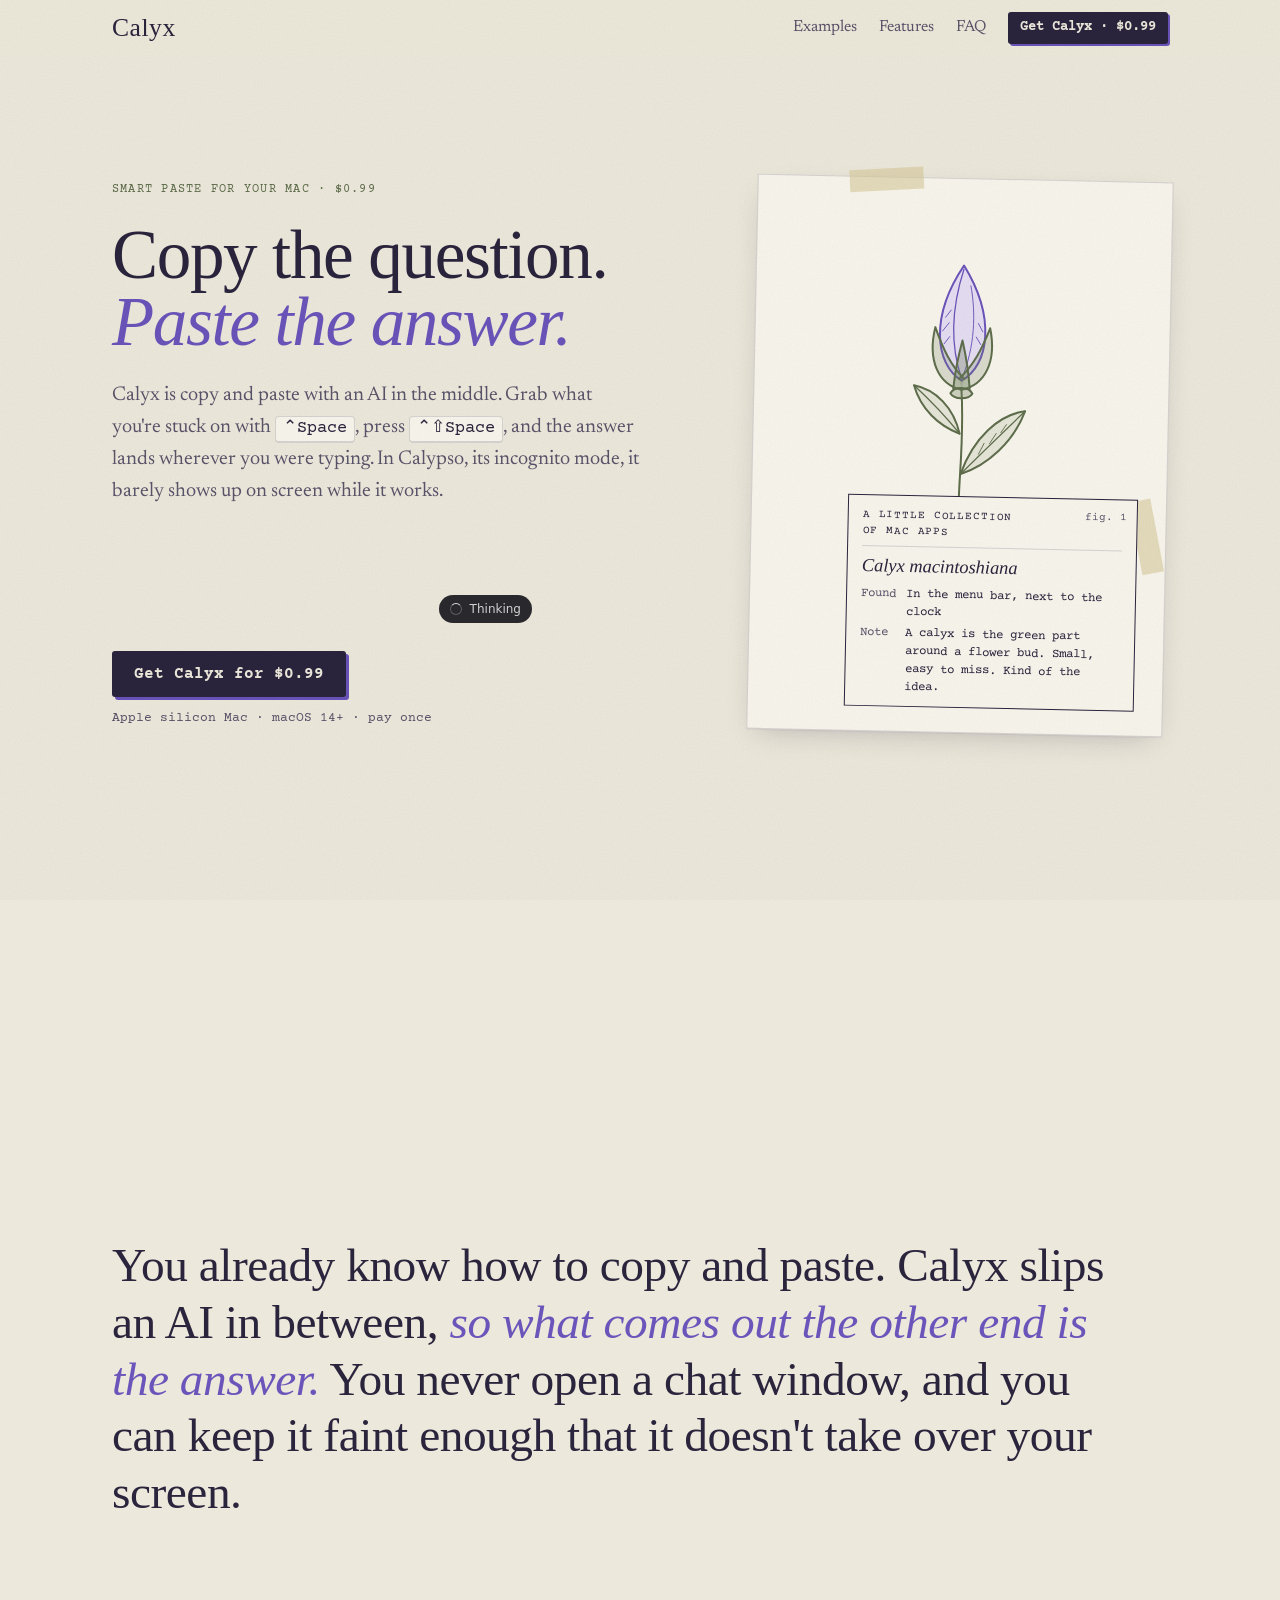
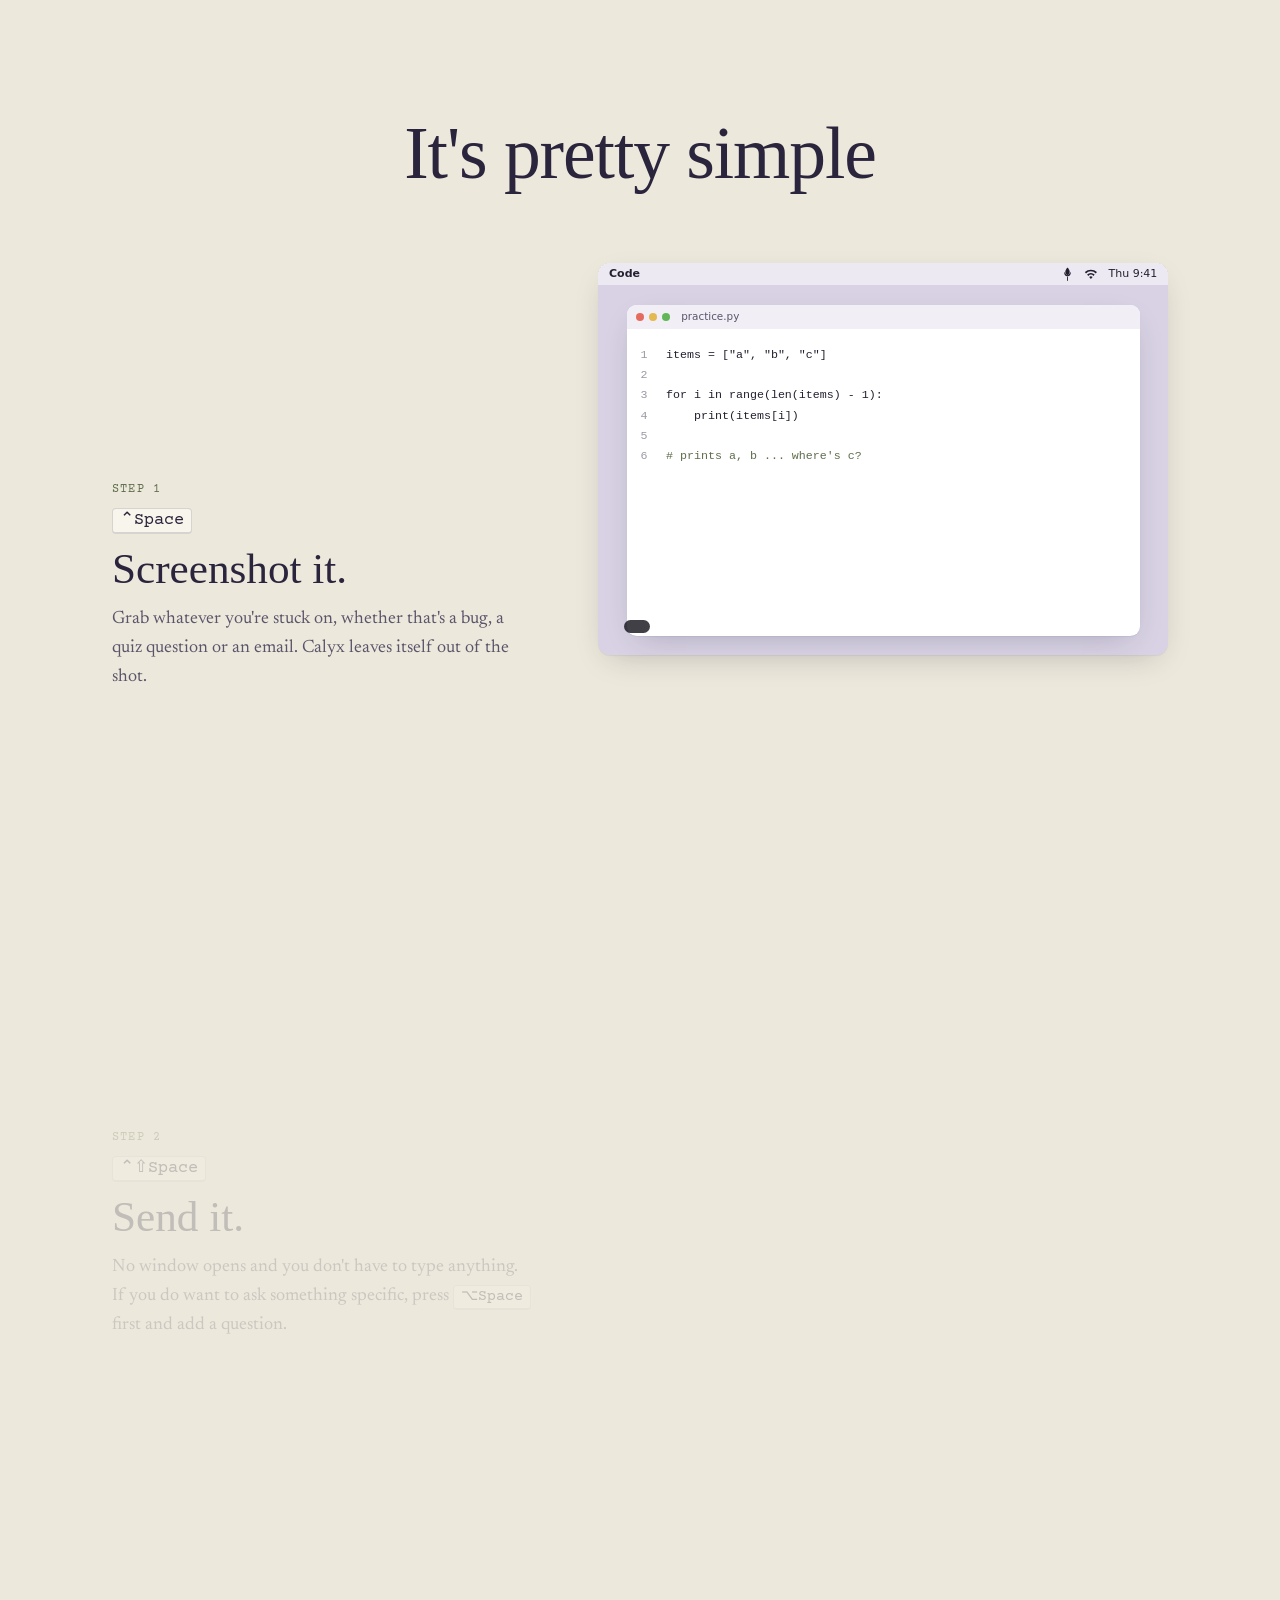
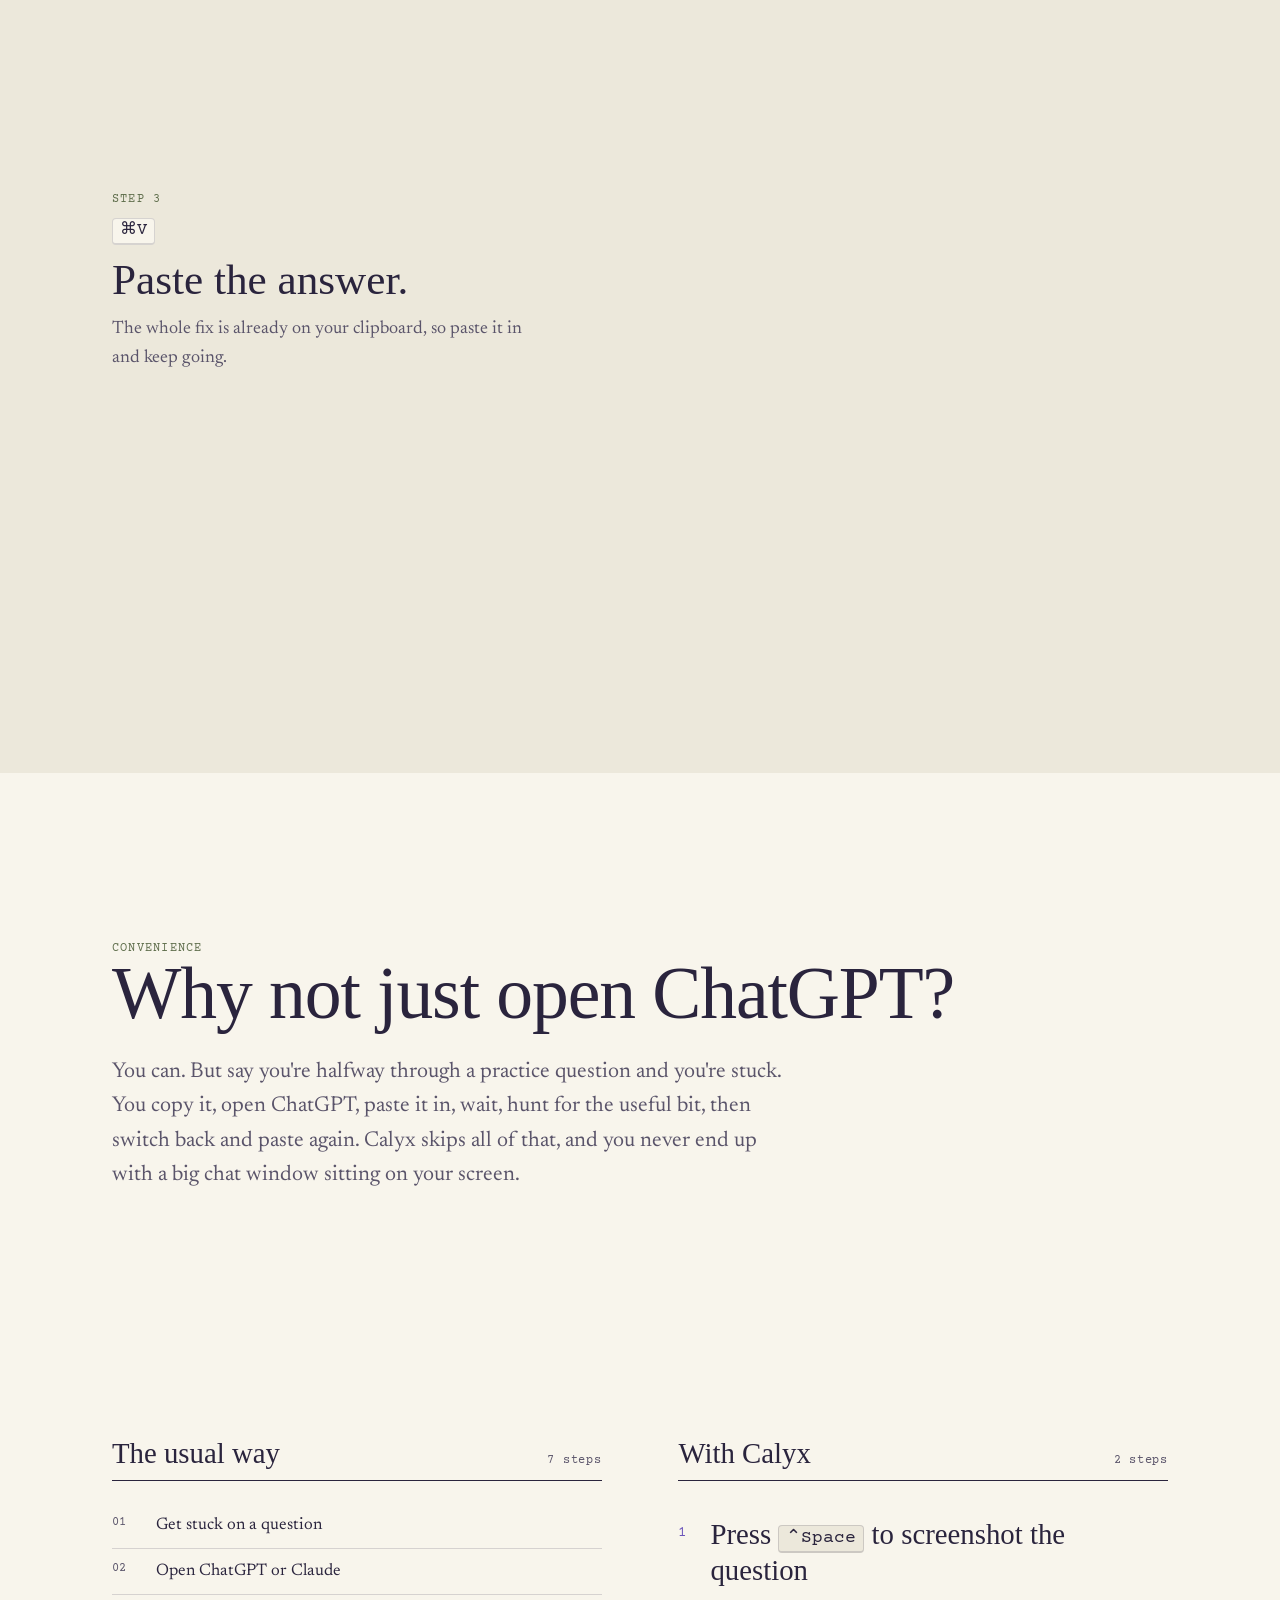
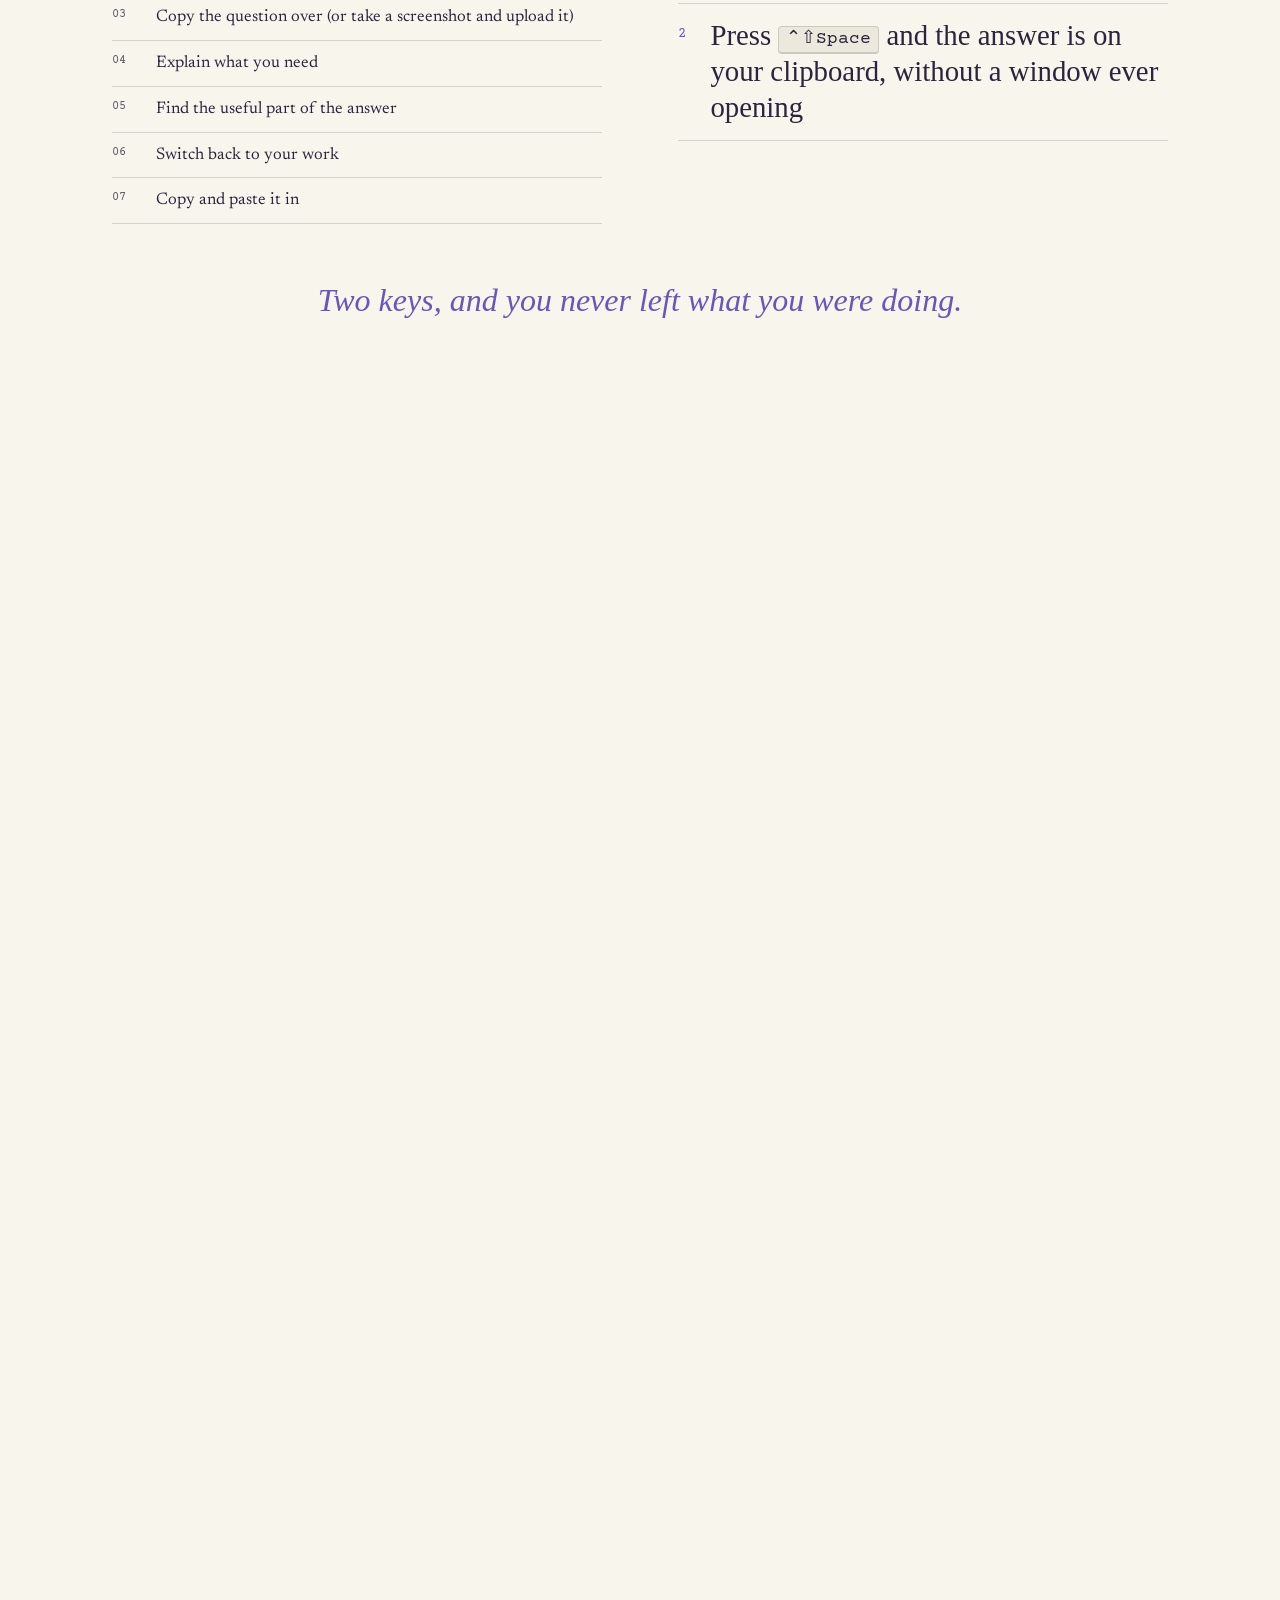
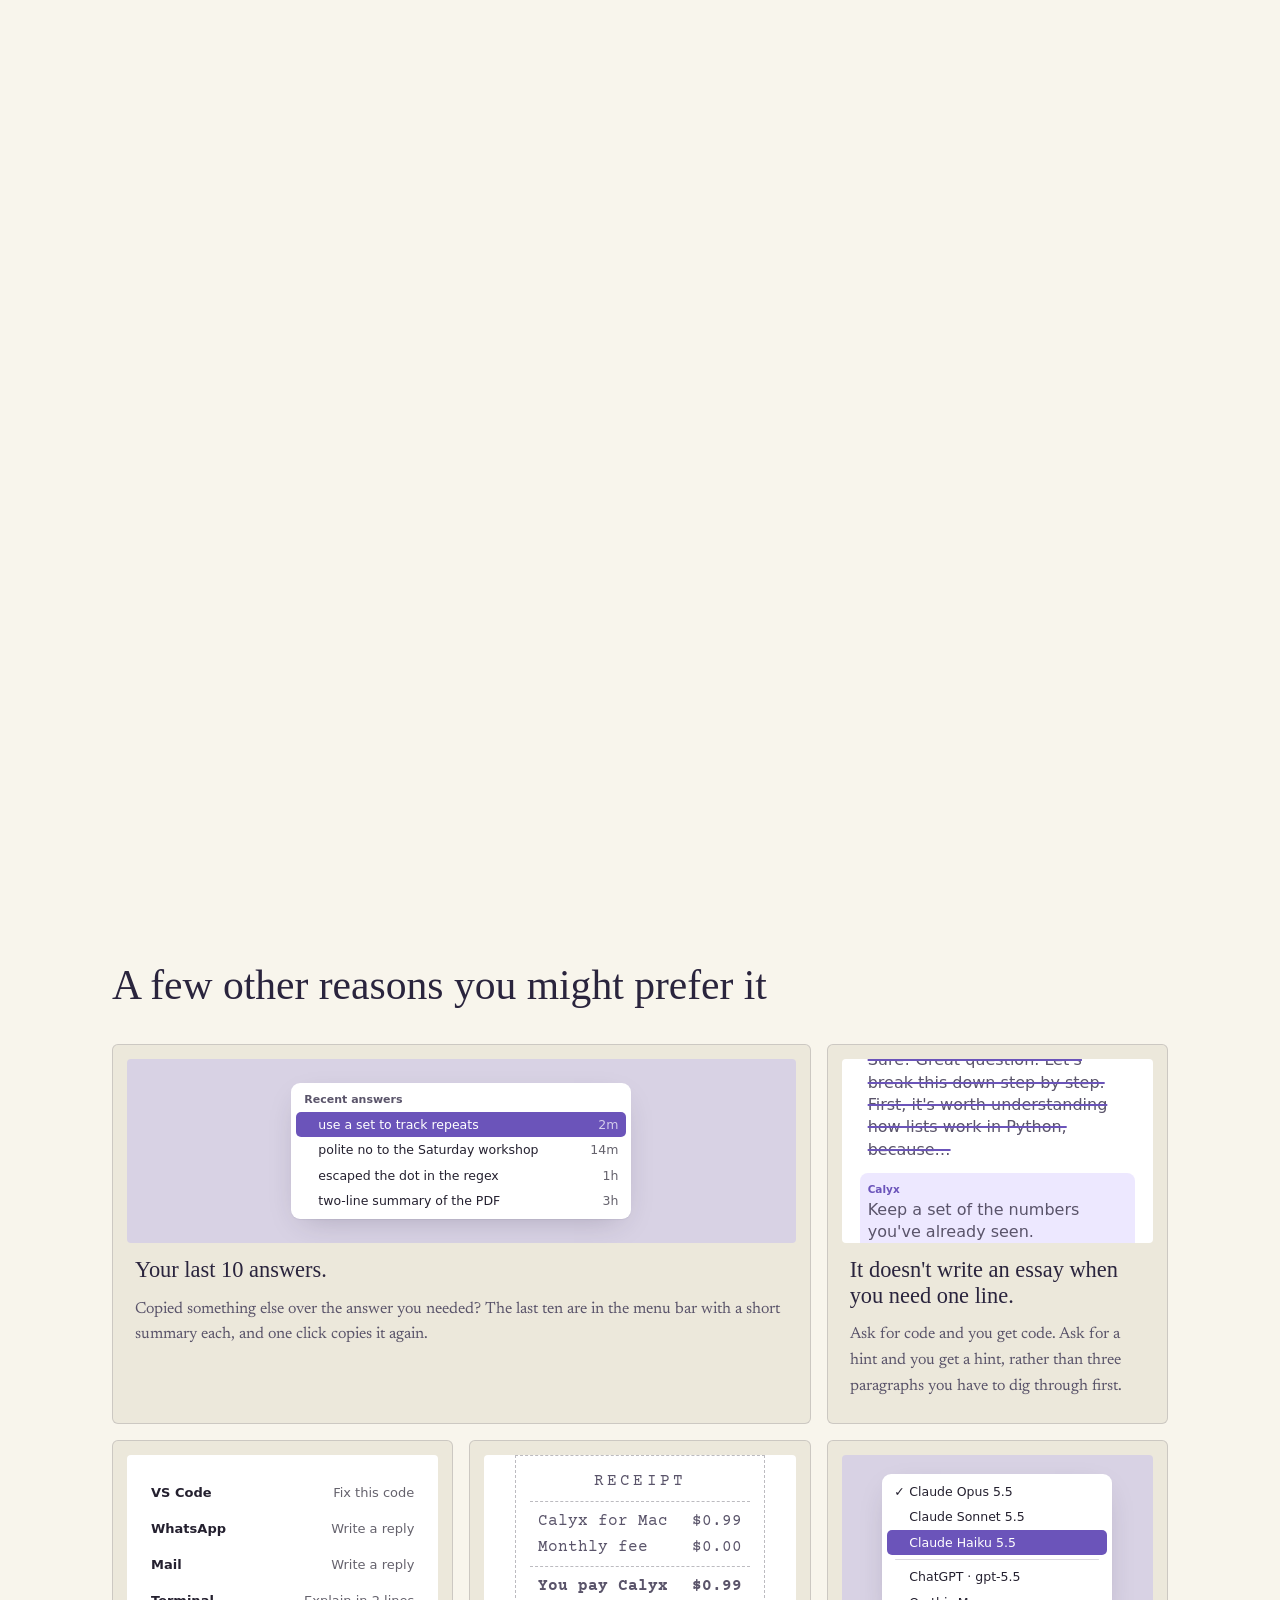
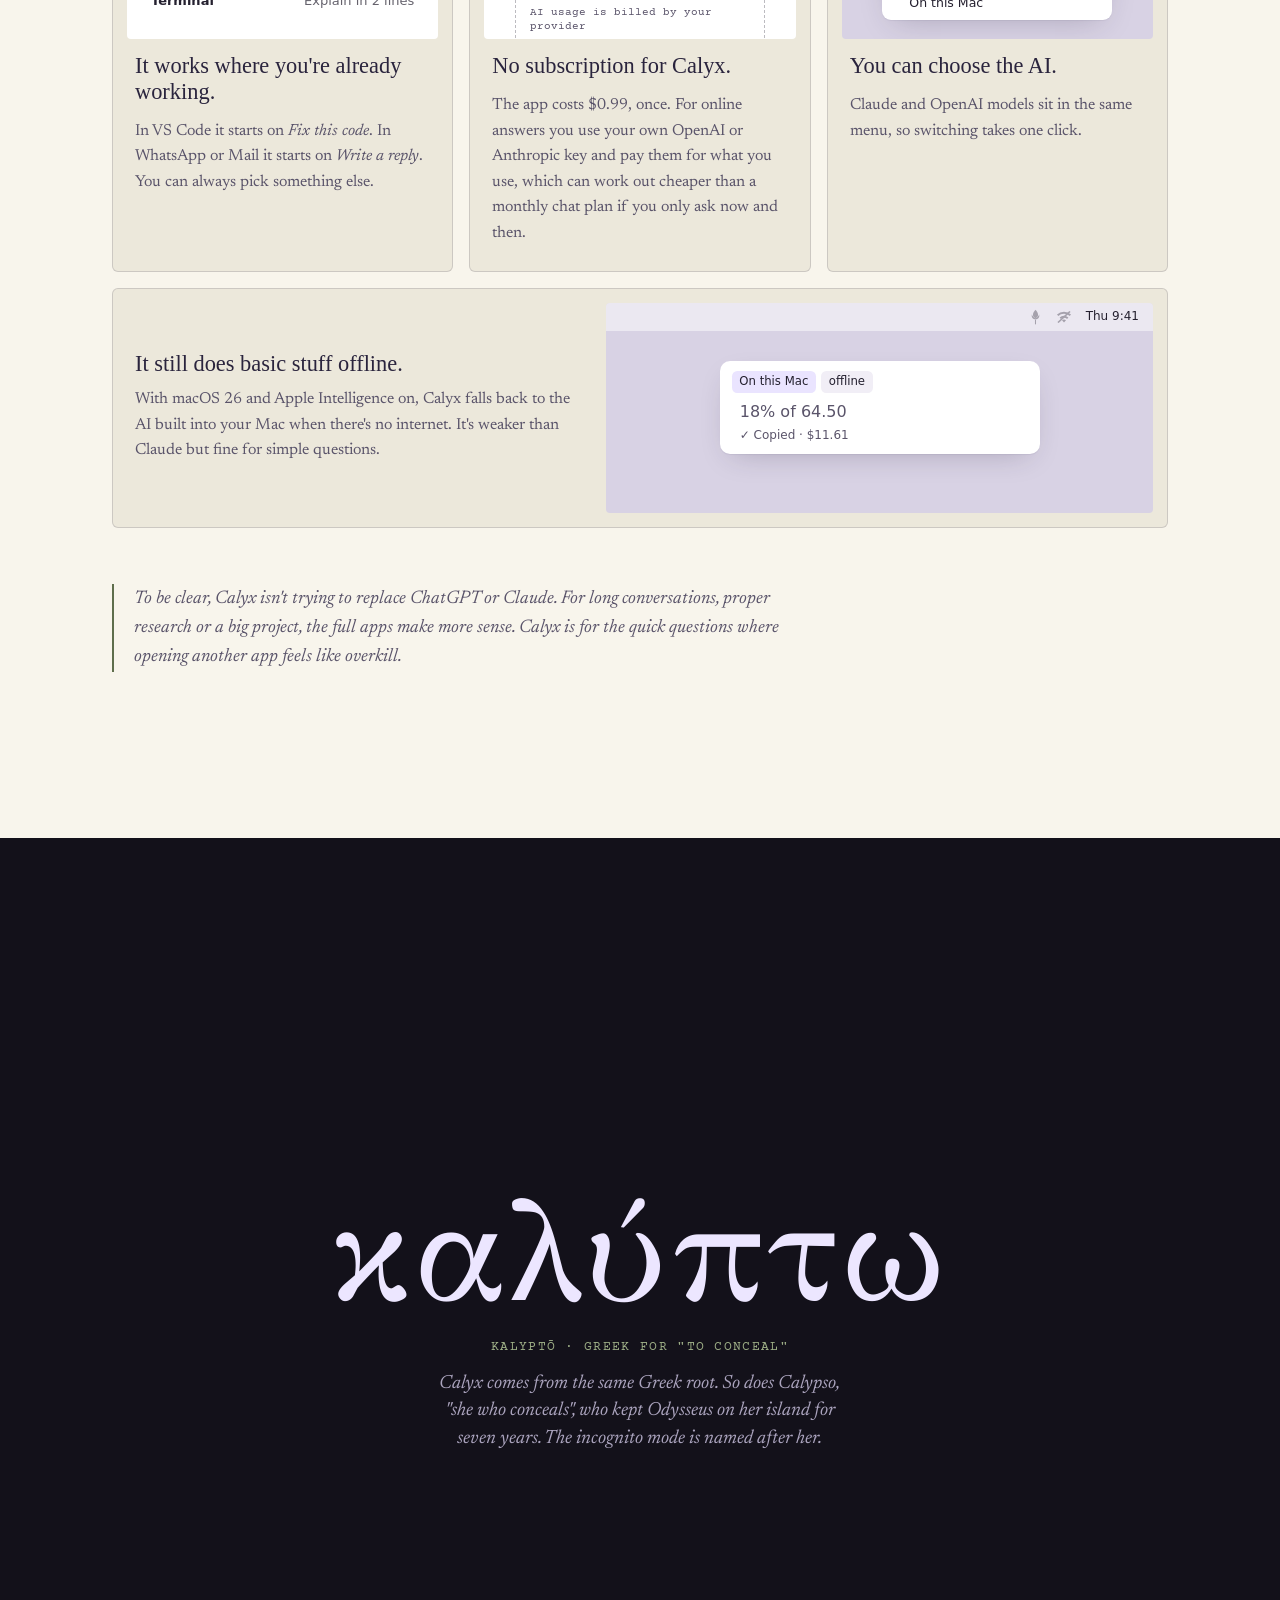
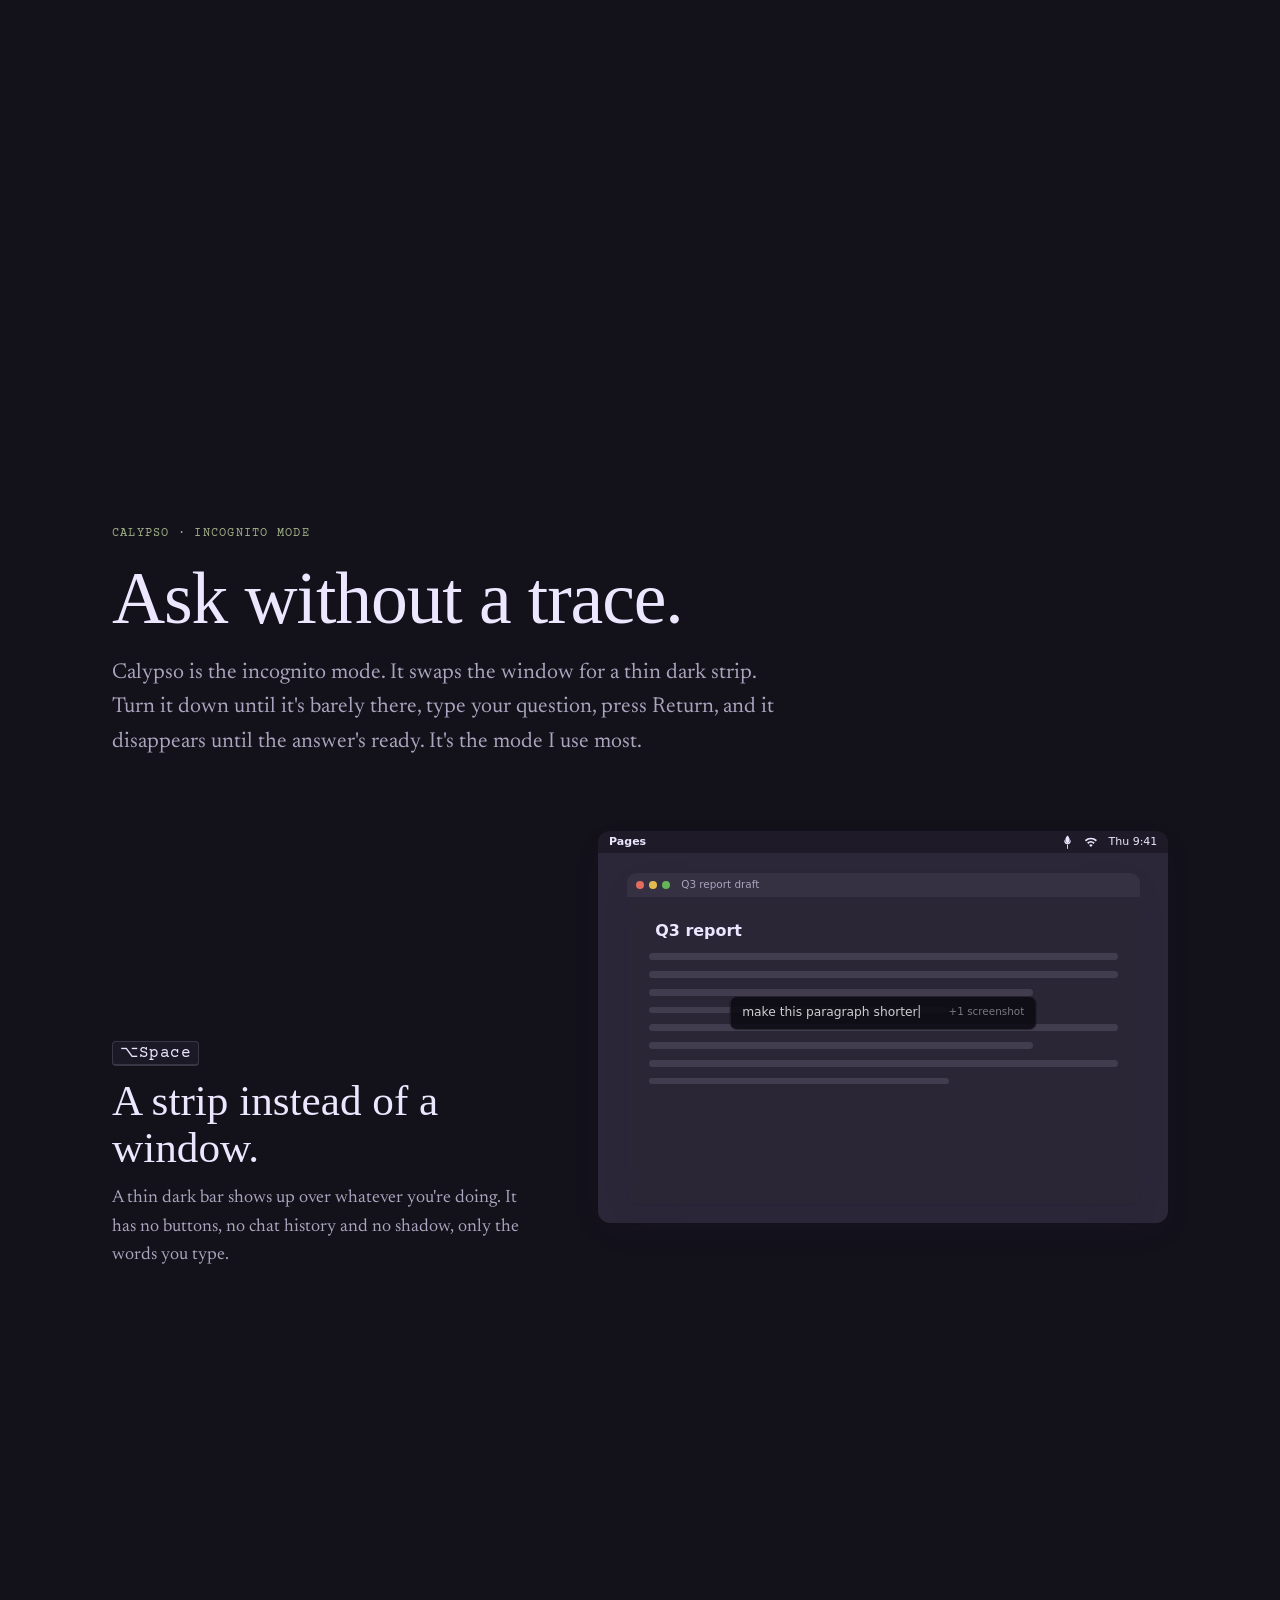
==== commit d74c6688: "Rename Incognito to Calypso; play step 1's screenshot flash when it scrolls into view Co-Authored-By" ====
--- a/index.html
+++ b/index.html
@@ -6,7 +6,7 @@
   <title>Calyx · Copy the question, paste the answer</title>
   <meta name="description" content="Calyx is copy and paste with an AI in the middle. Screenshot what you're stuck on, press one more key, and the answer is pasted in. $0.99 for Mac.">
   <meta property="og:title" content="Calyx · Copy the question, paste the answer">
-  <meta property="og:description" content="Copy and paste with an AI in the middle, and an Incognito mode that keeps it out of sight. Calyx for Mac · $0.99.">
+  <meta property="og:description" content="Copy and paste with an AI in the middle, and Calypso, an incognito mode that keeps it out of sight. Calyx for Mac · $0.99.">
   <meta property="og:image" content="https://nahshonl.github.io/calyx/assets/og.png">
   <meta name="twitter:card" content="summary_large_image">
   <meta name="color-scheme" content="light dark">
@@ -16,7 +16,7 @@
   <link rel="preconnect" href="https://fonts.gstatic.com" crossorigin>
   <link href="https://fonts.googleapis.com/css2?family=IM+Fell+English:ital@0;1&family=Newsreader:ital,opsz,wght@0,6..72,400;0,6..72,500;1,6..72,400&family=Courier+Prime:wght@400;700&display=swap" rel="stylesheet">
   <link href="https://fonts.googleapis.com/css2?family=GFS+Didot&text=%CE%BA%CE%B1%CE%BB%CF%8D%CF%80%CF%84%CF%89&display=swap" rel="stylesheet">
-  <link rel="stylesheet" href="styles.css?v=202610161548">
+  <link rel="stylesheet" href="styles.css?v=202610161555">
   <script>document.documentElement.classList.add("js");</script>
 </head>
 <body>
@@ -42,8 +42,8 @@
         <div class="hero-copy" data-reveal-group>
           <p class="eyebrow">Smart paste for your Mac · $0.99</p>
           <h1><span>Copy the question.</span> <em>Paste the answer.</em></h1>
-          <p class="lede">Calyx is copy and paste with an AI in the middle. Grab what you're stuck on with <kbd>⌃Space</kbd>, press <kbd>⌃⇧Space</kbd>, and the answer lands wherever you were typing. In Incognito mode it barely shows up on screen while it works.</p>
-          <div class="demo" aria-label="Example: the Incognito bar">
+          <p class="lede">Calyx is copy and paste with an AI in the middle. Grab what you're stuck on with <kbd>⌃Space</kbd>, press <kbd>⌃⇧Space</kbd>, and the answer lands wherever you were typing. In Calypso, its incognito mode, it barely shows up on screen while it works.</p>
+          <div class="demo" aria-label="Example: the Calypso bar">
             <div class="demo-bar" id="demoBar"><span class="demo-text" id="demoText">why does this python loop skip the last item?</span><span class="caret" aria-hidden="true"></span></div>
             <div class="demo-pill" id="demoPill"><span class="spin" aria-hidden="true"></span><span id="demoPillText">✓ Copied · range stops before the end</span></div>
           </div>
@@ -286,8 +286,8 @@
     </section>
 
     <!-- Into Incognito: the sentence gets redacted word by word, the bars slide together into one
-         strip (the Incognito bar), the strip turns down to 5% and goes. Driven by scroll in main.js. -->
-    <section class="redact flat" data-progress="pin" aria-label="Into Incognito mode">
+         strip (the Calypso bar), the strip turns down to 5% and goes. Driven by scroll in main.js. -->
+    <section class="redact flat" data-progress="pin" aria-label="Into Calypso, the incognito mode">
       <div class="pin">
         <div class="wrap">
           <p class="redact-text" data-redact>Every question leaves a tab, a window and a chat history behind.</p>
@@ -299,18 +299,18 @@
         <div class="redact-greek">
           <p class="redact-word" lang="el" aria-label="kalyptō"><span>κ</span><span>α</span><span>λ</span><span>ύ</span><span>π</span><span>τ</span><span>ω</span></p>
           <p class="redact-gloss">kalyptō · Greek for "to conceal"</p>
-          <p class="redact-note">Calyx comes from the same Greek root. So does Calypso, "she who conceals", who kept Odysseus on her island for seven years.</p>
-        </div>
-      </div>
-    </section>
-
-    <!-- Incognito: the screen sticks while the bar turns faint and then disappears. -->
+          <p class="redact-note">Calyx comes from the same Greek root. So does Calypso, "she who conceals", who kept Odysseus on her island for seven years. The incognito mode is named after her.</p>
+        </div>
+      </div>
+    </section>
+
+    <!-- Calypso, the incognito mode: the screen sticks while the bar turns faint and then disappears. -->
     <section class="inc" id="incognito" aria-labelledby="inc-title">
       <div class="wrap">
         <div class="sec-head">
-          <p class="eyebrow" data-reveal>Incognito</p>
+          <p class="eyebrow" data-reveal>Calypso · incognito mode</p>
           <h2 class="title" id="inc-title" data-reveal>Ask without a trace.</h2>
-          <p class="lead" data-reveal>Incognito mode swaps the window for a thin dark strip. Turn it down until it's barely there, type your question, press Return, and it disappears until the answer's ready. It's the mode I use most.</p>
+          <p class="lead" data-reveal>Calypso is the incognito mode. It swaps the window for a thin dark strip. Turn it down until it's barely there, type your question, press Return, and it disappears until the answer's ready. It's the mode I use most.</p>
         </div>
         <div class="story" data-steps>
           <div class="story-steps">
@@ -320,7 +320,7 @@
               <p class="story-text">A thin dark bar shows up over whatever you're doing. It has no buttons, no chat history and no shadow, only the words you type.</p>
             </article>
             <article class="story-step" data-step>
-              <p class="story-keys">Settings › Incognito</p>
+              <p class="story-keys">Settings › Calypso</p>
               <h3>Turn it down to almost nothing.</h3>
               <p class="story-text">You choose how see-through it is, anywhere from 5% to solid. Near the bottom of that range you can only just make it out.</p>
               <p class="story-detail">It's discreet, not invisible. If you share or record your screen, people can still see it.</p>
@@ -464,7 +464,7 @@
         <img class="price-icon" src="assets/app-icon.png" width="96" height="96" alt="A pale flower bud on a dark rounded square" data-reveal>
         <h2 class="price-big" id="price-title" data-reveal="scale">$0.99.</h2>
         <p class="price-sub" data-reveal>Paid once, not every month.</p>
-        <p class="price-body" data-reveal>That covers every layout and feature, Incognito included, plus future updates.</p>
+        <p class="price-body" data-reveal>That covers every layout and feature, Calypso included, plus future updates.</p>
         <p class="fine price-fine" data-reveal>For Claude or OpenAI answers you'll need your own API key, and they bill you for what you use. If your Mac supports Apple's offline model, that one needs no key.</p>
         <a class="btn" data-buy href="#price" data-reveal>Get Calyx · $0.99</a>
       </div>
@@ -495,8 +495,8 @@
           <p>macOS can block apps downloaded outside the App Store. Go to System Settings › Privacy &amp; Security, scroll down, then choose <i>Open Anyway</i> for Calyx. You should only need to do it once.</p>
         </details>
         <details>
-          <summary>Can other people see the Incognito bar?</summary>
-          <p>If they're looking at your screen, yes, though at low visibility it's faint. It also shows up if you share or record your screen. Incognito keeps your screen uncluttered. It isn't built to hide anything from anyone.</p>
+          <summary>Can other people see the Calypso bar?</summary>
+          <p>If they're looking at your screen, yes, though at low visibility it's faint. It also shows up if you share or record your screen. Calypso keeps your screen uncluttered. It isn't built to hide anything from anyone.</p>
         </details>
         <details>
           <summary>What if I don't like it?</summary>
@@ -522,6 +522,6 @@
     </div>
   </footer>
 
-  <script src="main.js?v=202610161548"></script>
+  <script src="main.js?v=202610161555"></script>
 </body>
 </html>
--- a/styles.css
+++ b/styles.css
@@ -823,6 +823,7 @@
   .js [data-reveal] { opacity: 1; translate: none; scale: none; transition: none; }
   .statement, .compare { height: auto; }
   .statement .pin, .compare .pin { position: static; height: auto; padding-block: 72px; }
+  .how-screen[data-active="1"] .flash, .flash.go { animation: none; }
   .caret, .spin, .cx-type::after, .inc-caret, .vz-bar, .vz-slider i, .viz-apps li, .scene.on, .how-screen .fix { animation: none; }
   .inc-screen[data-active="3"] .corner .spin { display: none; }
   .inc-screen[data-active="3"] .corner .inc-done { opacity: 1; }
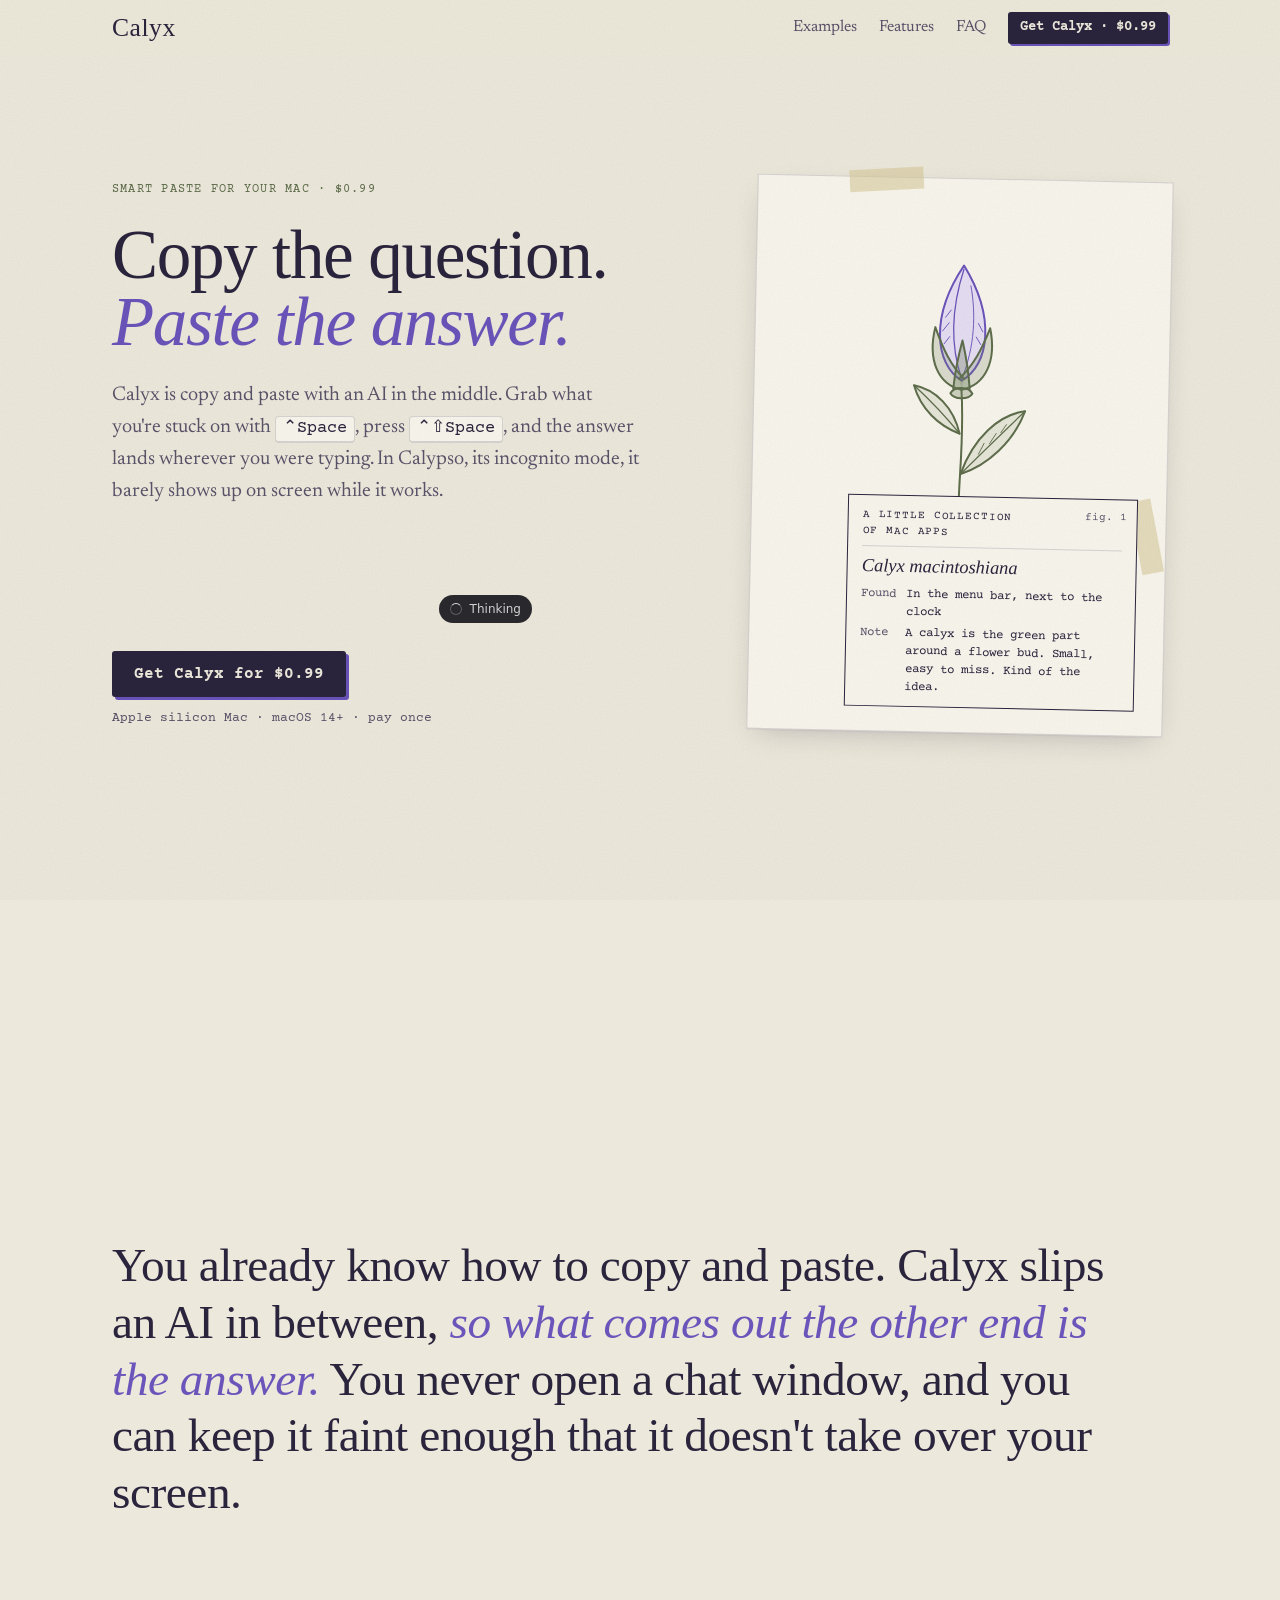
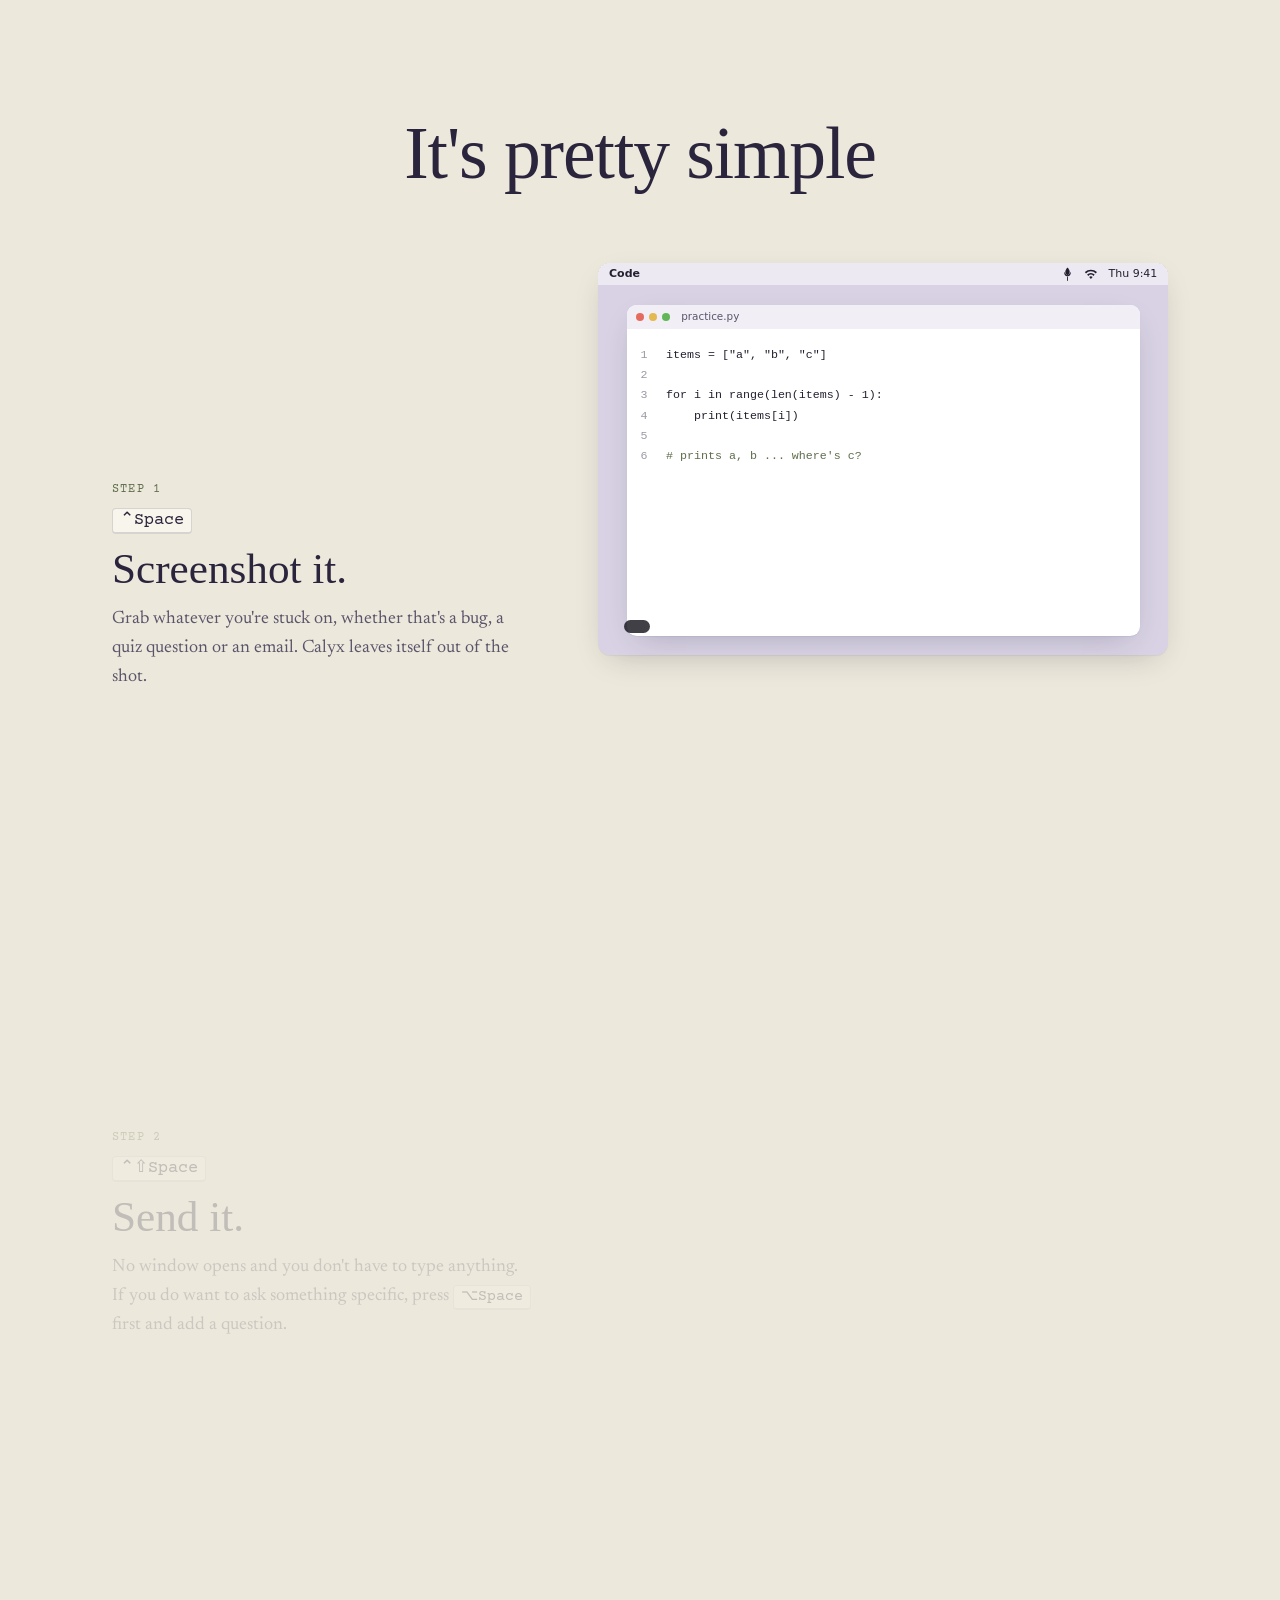
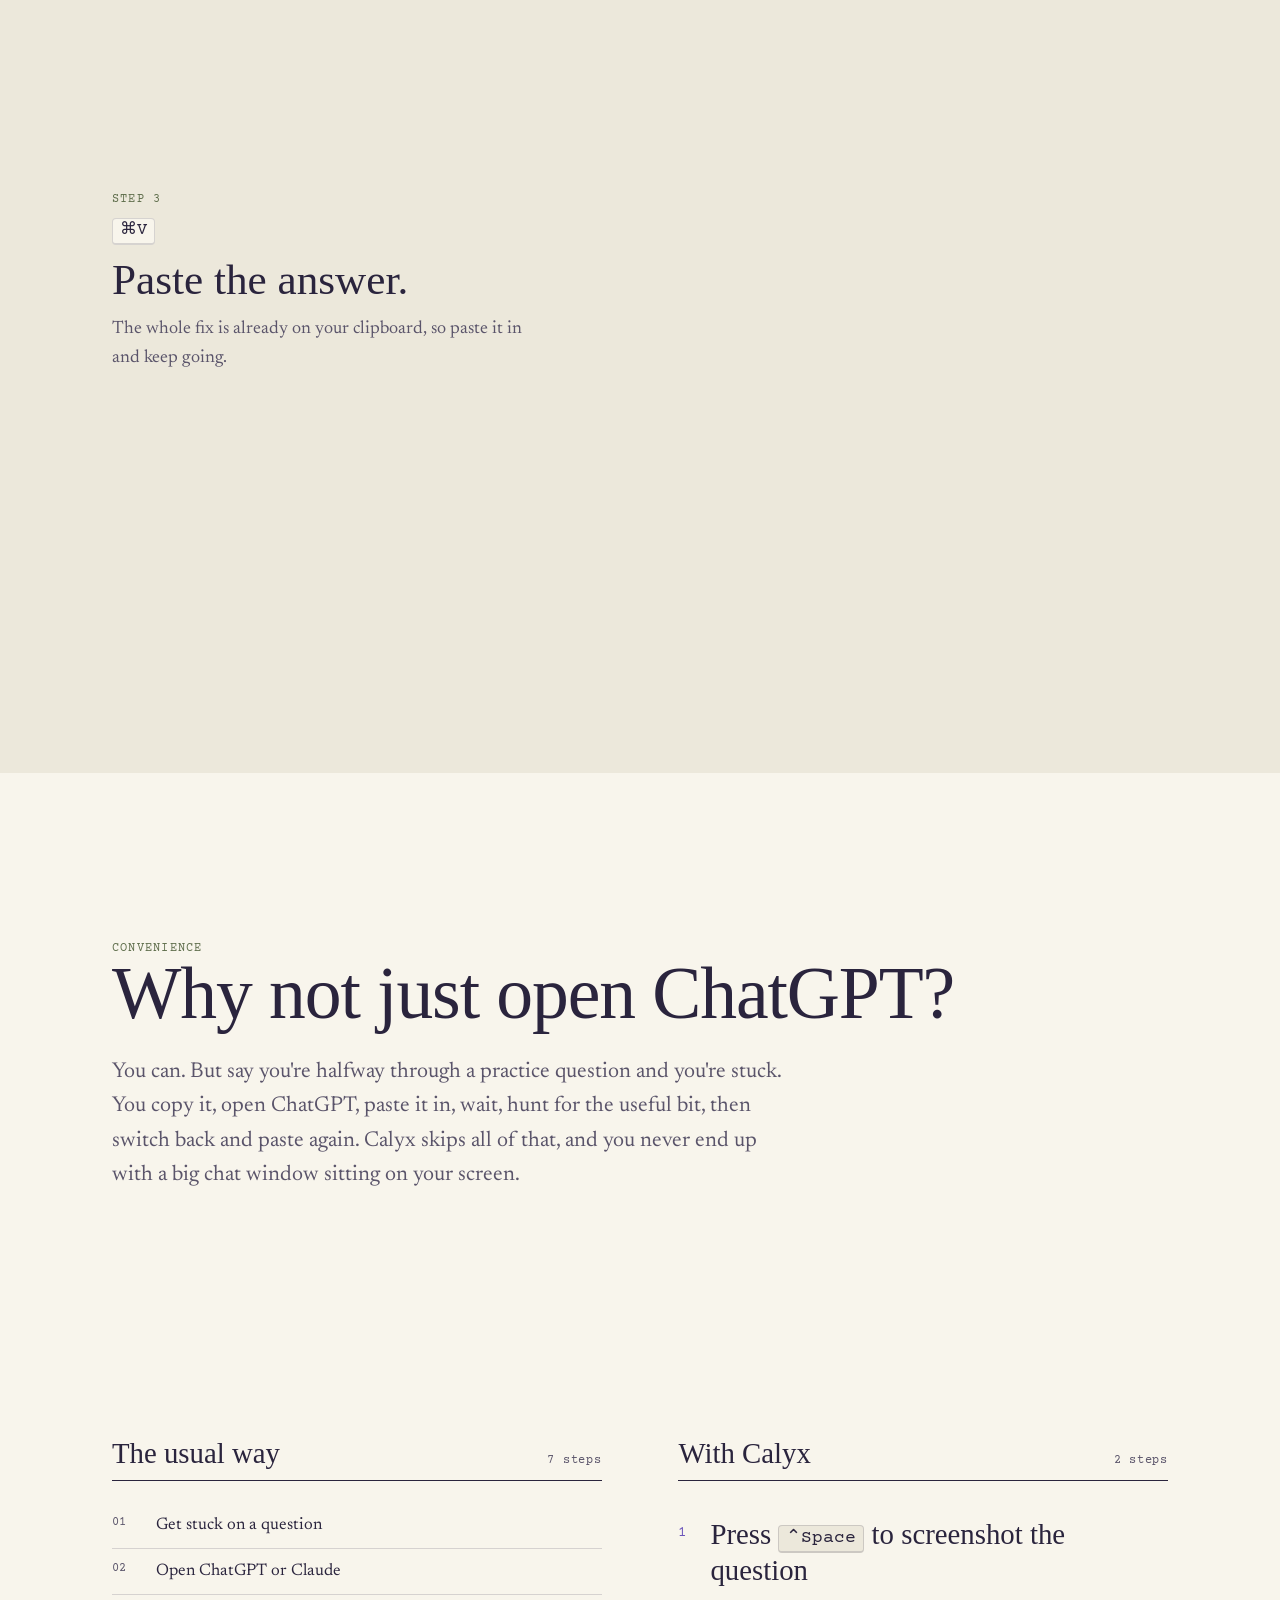
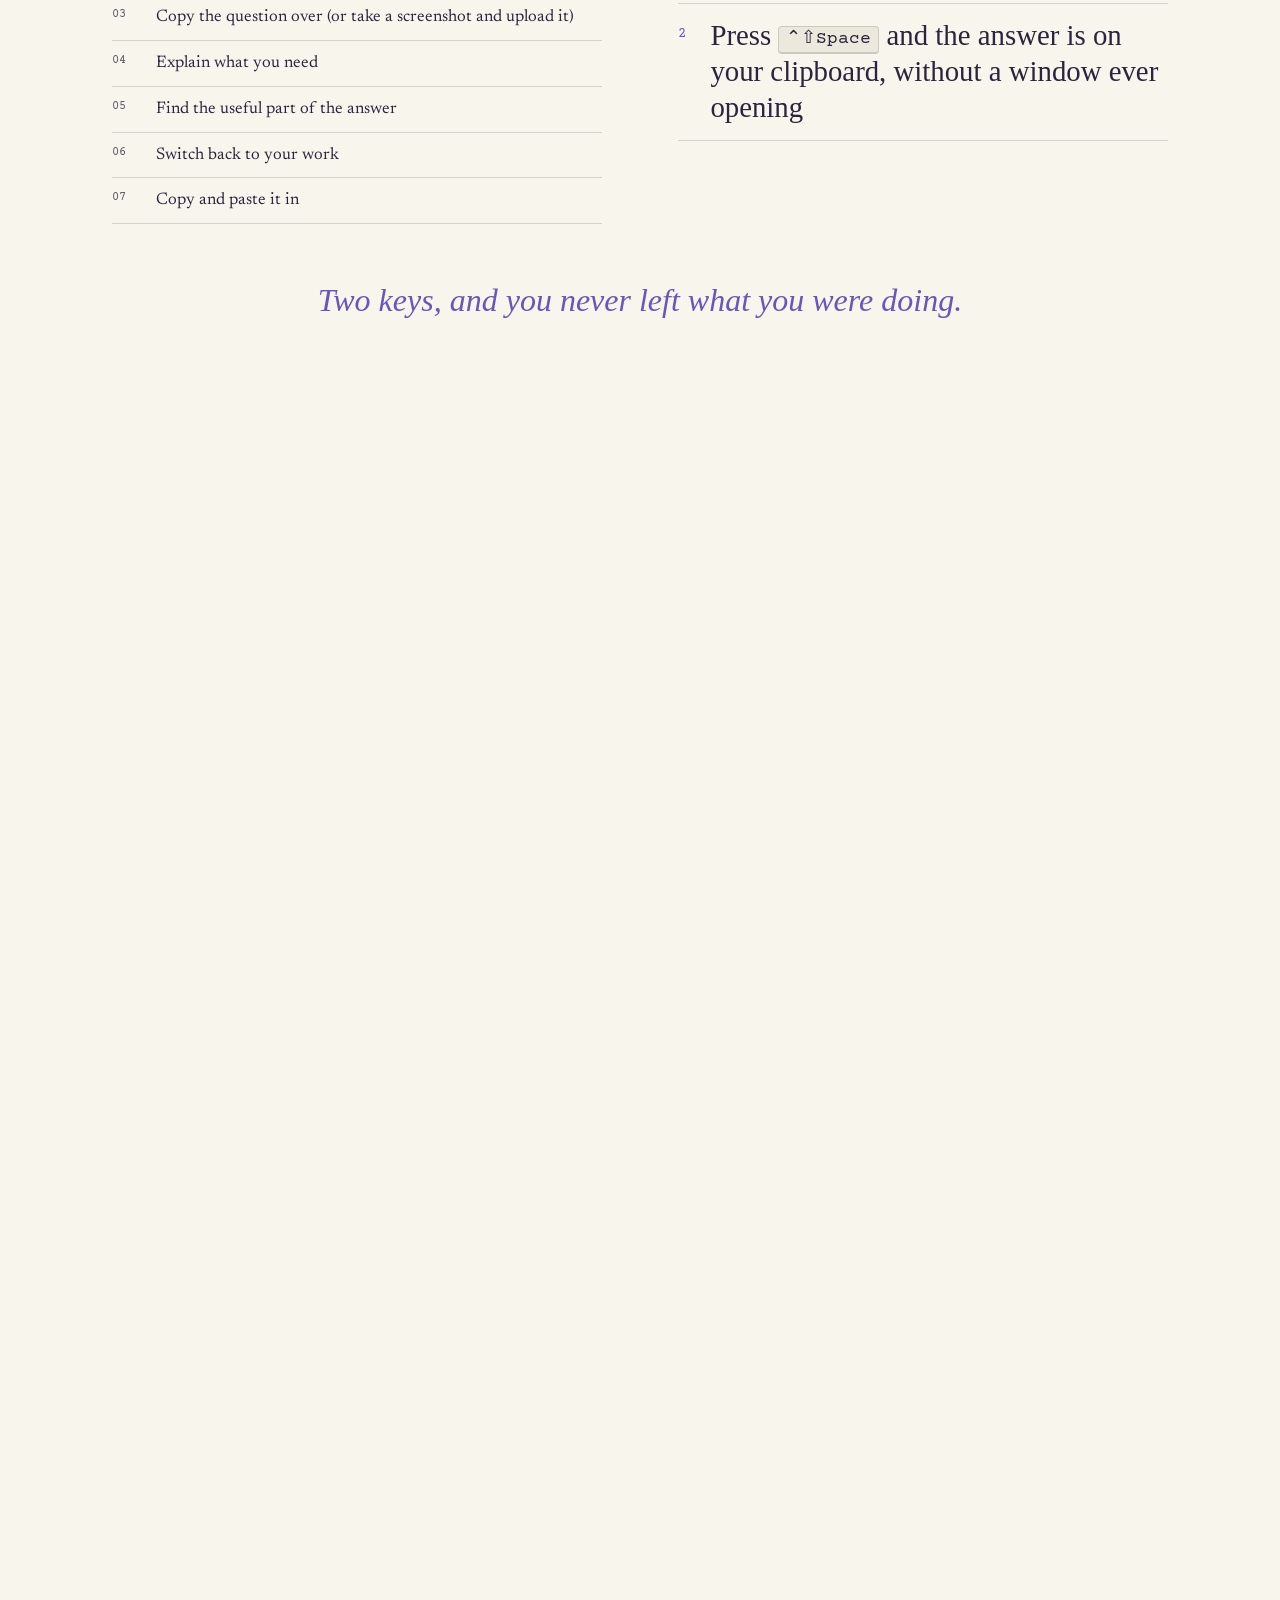
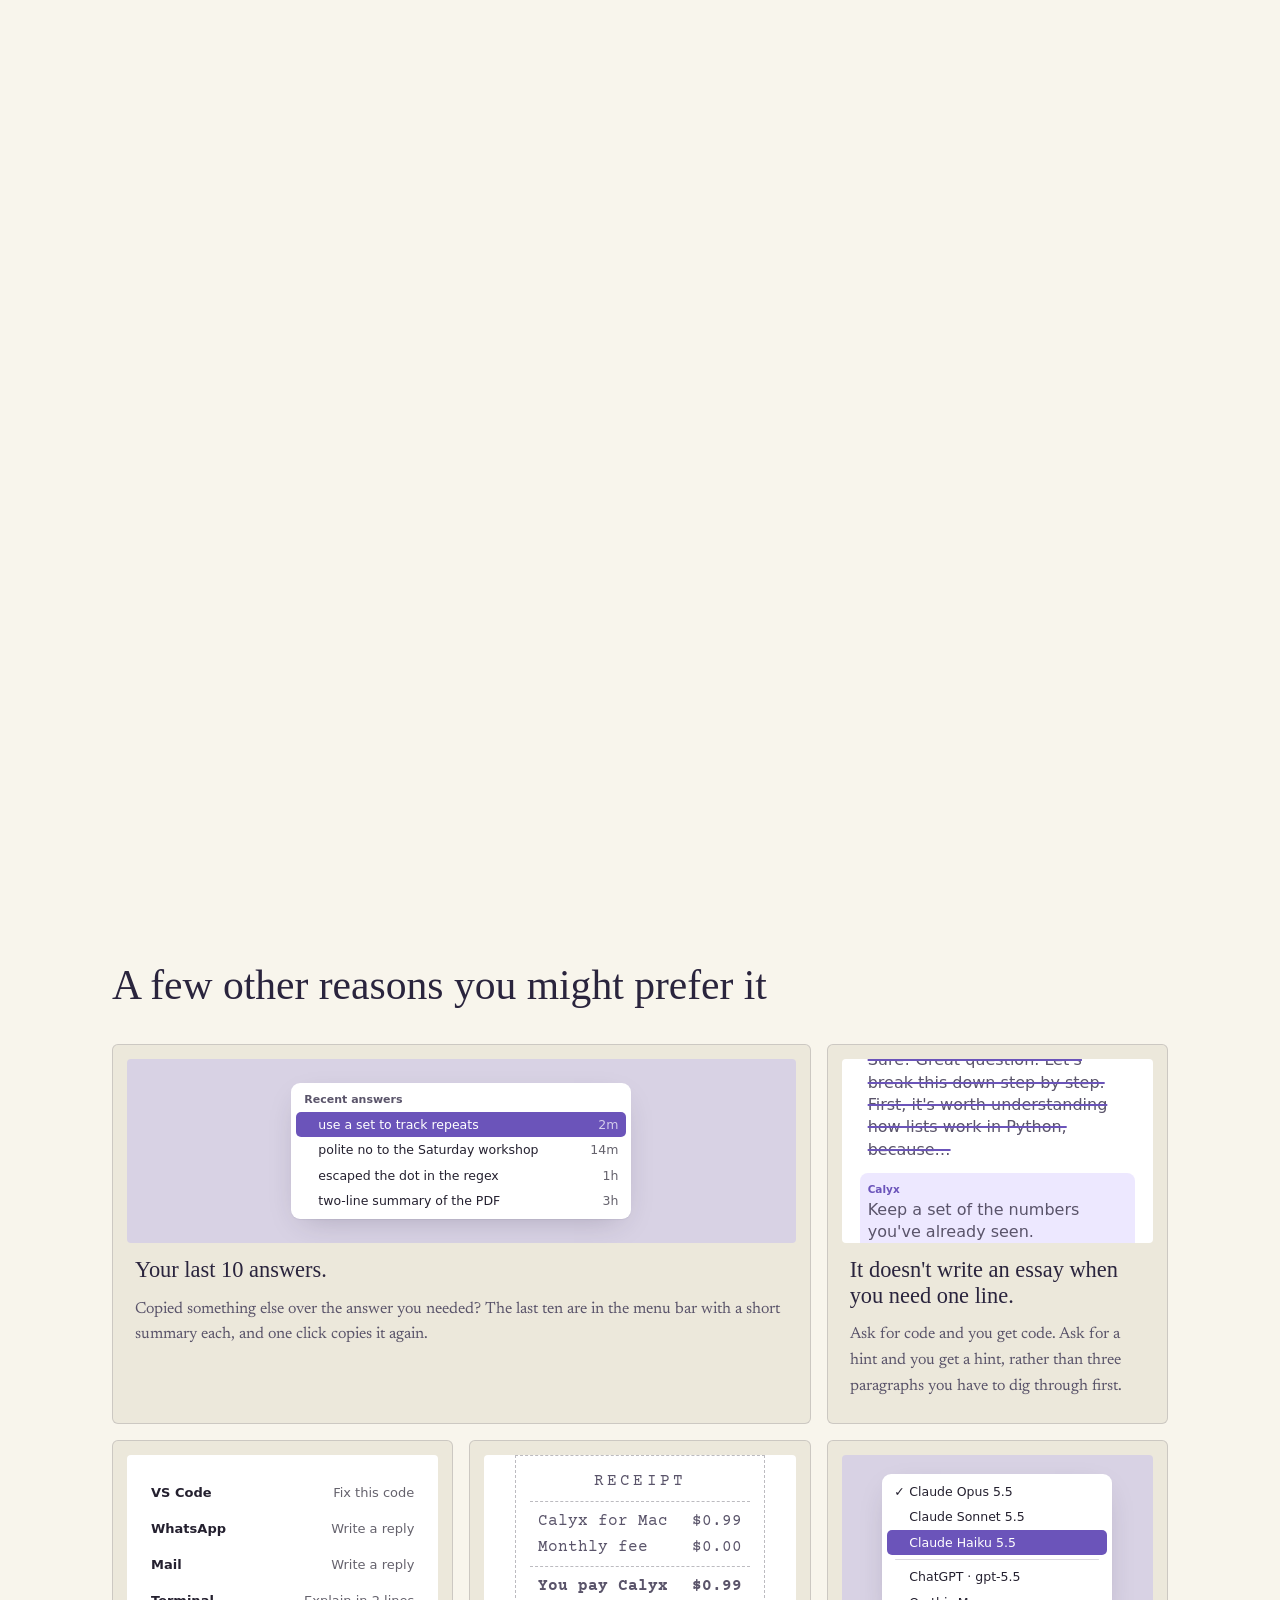
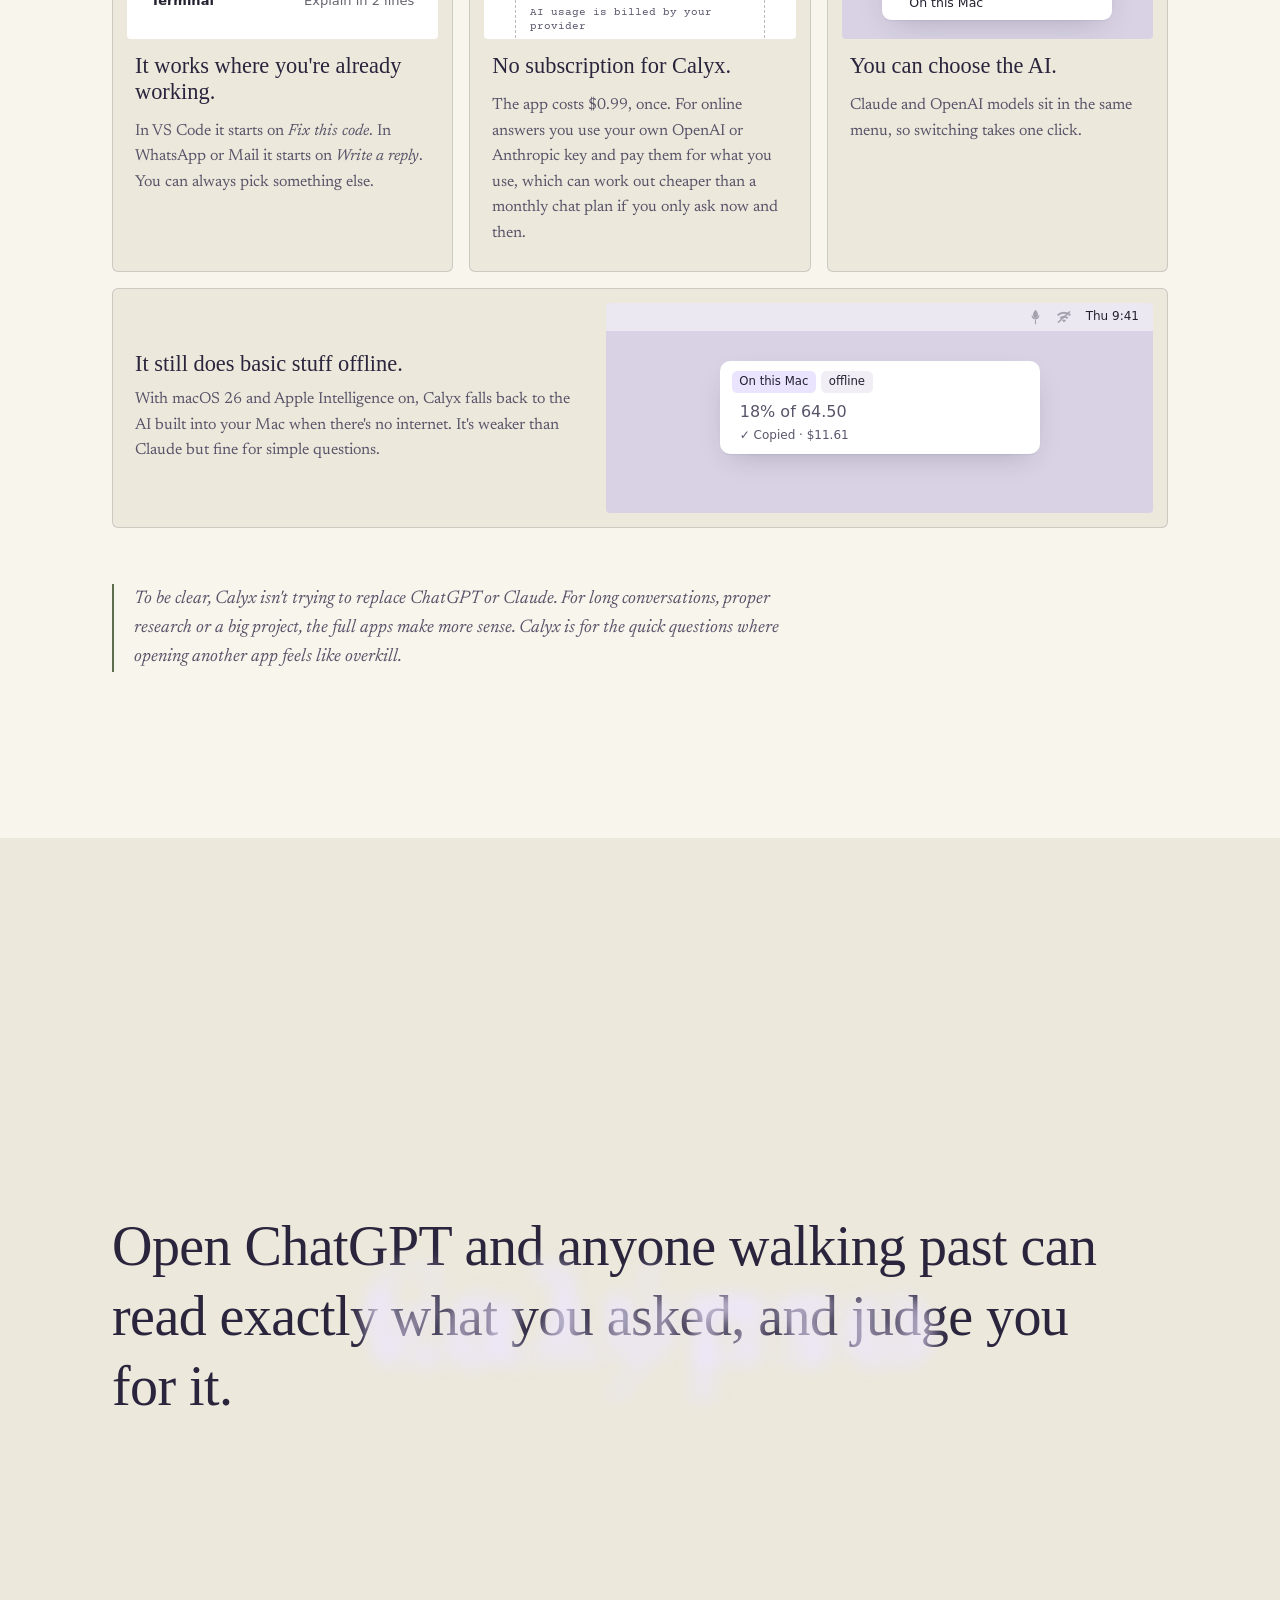
==== commit 1b37d6db: "Calypso finale: Greek to kalypto to Calypso, landing on a dictionary page; judgment-focused opener C" ====
--- a/index.html
+++ b/index.html
@@ -15,8 +15,8 @@
   <link rel="preconnect" href="https://fonts.googleapis.com">
   <link rel="preconnect" href="https://fonts.gstatic.com" crossorigin>
   <link href="https://fonts.googleapis.com/css2?family=IM+Fell+English:ital@0;1&family=Newsreader:ital,opsz,wght@0,6..72,400;0,6..72,500;1,6..72,400&family=Courier+Prime:wght@400;700&display=swap" rel="stylesheet">
-  <link href="https://fonts.googleapis.com/css2?family=GFS+Didot&text=%CE%BA%CE%B1%CE%BB%CF%8D%CF%80%CF%84%CF%89&display=swap" rel="stylesheet">
-  <link rel="stylesheet" href="styles.css?v=202610161555">
+  <link href="https://fonts.googleapis.com/css2?family=GFS+Didot&text=%CE%BA%CE%B1%CE%BB%CF%8D%CF%80%CF%84%CF%89kalypt%C5%8DCso%C2%B7&display=swap" rel="stylesheet">
+  <link rel="stylesheet" href="styles.css?v=202610161604">
   <script>document.documentElement.classList.add("js");</script>
 </head>
 <body>
@@ -285,21 +285,32 @@
       </div>
     </section>
 
-    <!-- Into Incognito: the sentence gets redacted word by word, the bars slide together into one
+    <!-- Into Calypso: the sentence gets redacted word by word, the bars slide together into one
          strip (the Calypso bar), the strip turns down to 5% and goes. Driven by scroll in main.js. -->
     <section class="redact flat" data-progress="pin" aria-label="Into Calypso, the incognito mode">
       <div class="pin">
         <div class="wrap">
-          <p class="redact-text" data-redact>Every question leaves a tab, a window and a chat history behind.</p>
+          <p class="redact-text" data-redact>Open ChatGPT and anyone walking past can read exactly what you asked, and judge you for it.</p>
         </div>
         <div class="redact-bars" aria-hidden="true"></div>
         <div class="redact-strip" data-text="ask without a trace" aria-hidden="true"></div>
         <p class="redact-vis" aria-hidden="true">Visibility <b>100%</b></p>
         <div class="redact-tick" aria-hidden="true">✓ Copied</div>
-        <div class="redact-greek">
-          <p class="redact-word" lang="el" aria-label="kalyptō"><span>κ</span><span>α</span><span>λ</span><span>ύ</span><span>π</span><span>τ</span><span>ω</span></p>
-          <p class="redact-gloss">kalyptō · Greek for "to conceal"</p>
-          <p class="redact-note">Calyx comes from the same Greek root. So does Calypso, "she who conceals", who kept Odysseus on her island for seven years. The incognito mode is named after her.</p>
+        <div class="dict">
+          <div class="dict-in">
+            <div class="dict-fold"><div><p class="dict-guide" aria-hidden="true"><span>calumny</span><span>212</span><span>calyx</span></p></div></div>
+            <h2 class="sr-only">Calypso</h2>
+            <p class="dict-word" aria-hidden="true"><span class="slot"><i class="g">κ</i><i class="l">k</i><i class="c">C</i></span><span class="slot"><i class="g">α</i><i class="l">a</i><i class="c">a</i></span><span class="dot">·</span><span class="slot"><i class="g">λ</i><i class="l">l</i><i class="c">l</i></span><span class="slot"><i class="g">ύ</i><i class="l">y</i><i class="c">y</i></span><span class="slot"><i class="g">π</i><i class="l">p</i><i class="c">p</i></span><span class="dot">·</span><span class="slot"><i class="g">τ</i><i class="l">t</i><i class="c">s</i></span><span class="slot"><i class="g">ω</i><i class="l">ō</i><i class="c">o</i></span></p>
+            <p class="dict-label" aria-hidden="true"><span class="st1">Greek for "to conceal"</span><span class="st2">The same word, in our letters</span><span class="st3">And the name that came from it</span><span class="st4">/kəˈlɪp.soʊ/ <i>noun</i></span></p>
+            <div class="dict-fold"><div>
+              <ol class="dict-senses">
+                <li>In Greek myth, the sea nymph who kept Odysseus on her island for seven years. Her name means "she who conceals."</li>
+                <li>The incognito mode in Calyx. A thin dark bar you can turn down until it's barely there, so your questions aren't up on screen for everyone to read.</li>
+              </ol>
+              <p class="dict-origin"><b>Origin</b>From Greek <span lang="el">καλύπτω</span> (kalyptō), "to cover, to conceal." The word calyx comes from the same root.</p>
+              <p class="dict-next" aria-hidden="true"><b>ca·lyx</b> /ˈkeɪ.lɪks/ <i>noun</i> 1. The ring of green leaves that wraps a flower bud. 2. A $0.99 Mac app that puts an AI between copy and paste.</p>
+            </div></div>
+          </div>
         </div>
       </div>
     </section>
@@ -522,6 +533,6 @@
     </div>
   </footer>
 
-  <script src="main.js?v=202610161555"></script>
+  <script src="main.js?v=202610161604"></script>
 </body>
 </html>
--- a/styles.css
+++ b/styles.css
@@ -509,7 +509,7 @@
 /* Into Incognito: a sentence is redacted word by word, the bars slide together into one strip,
    the strip turns down to nothing, and the Greek word behind the name appears. All of it is
    driven by scroll position in main.js, so it runs backwards when you scroll back up. */
-.redact { position: relative; height: 480vh; }
+.redact { position: relative; height: 620vh; }
 .redact .pin { overflow: hidden; }
 .redact-text { font-family: var(--display); font-size: clamp(1.9rem, 4.4vw, 3.5rem); line-height: 1.25; letter-spacing: -.01em; max-width: 18em; }
 .redact-bars { position: absolute; inset: 0; pointer-events: none; }
@@ -532,22 +532,64 @@
   font: 13px var(--ui); opacity: 0; transform: translateY(6px); transition: opacity .3s, transform .3s;
 }
 .redact-tick.on { opacity: 1; transform: none; }
-.redact-greek { position: absolute; inset: var(--nav-h) 0 0; display: grid; place-content: center; justify-items: center; gap: 16px; padding-inline: var(--gutter); text-align: center; pointer-events: none; }
-.redact-word { font: 400 clamp(3.6rem, 12vw, 9rem)/1 "GFS Didot", Georgia, "Times New Roman", serif; letter-spacing: .03em; color: #ECE6FF; }
-.redact-word span { display: inline-block; opacity: 0; filter: blur(12px); translate: 0 .18em; }
-.redact.ready .redact-word span { transition: opacity .7s, filter .7s, translate .7s var(--ease); }
-.redact-word span.on { opacity: 1; filter: none; translate: none; }
-.redact-gloss { font: .82rem var(--mono); letter-spacing: .1em; text-transform: uppercase; color: #9DAE86; opacity: 0; }
-.redact-note { max-width: 31rem; font: italic 1.2rem/1.45 var(--body); color: #ABA4BE; opacity: 0; text-wrap: balance; }
-.redact.ready .redact-gloss, .redact.ready .redact-note { transition: opacity .7s; }
-.redact-gloss.on, .redact-note.on { opacity: 1; }
+/* The finale: the word changes from Greek to our letters to "Calypso", then lands on a
+   dictionary page. Every letter slot stacks its three forms and shows one at a time. */
+.sr-only { position: absolute; width: 1px; height: 1px; overflow: hidden; clip-path: inset(50%); white-space: nowrap; }
+.dict { position: absolute; inset: var(--nav-h) 0 0; display: grid; place-items: center; padding-inline: var(--gutter); pointer-events: none; }
+.dict-in { width: min(640px, 100%); padding: 34px 44px 30px; border-radius: 3px; text-align: center; color: #ECE6FF; }
+.dict-fold { display: grid; grid-template-rows: 0fr; }
+.dict-fold > div { min-height: 0; overflow: hidden; }
+.dict-guide { display: flex; justify-content: space-between; margin-bottom: 18px; padding-bottom: 8px; border-bottom: 1px solid rgba(42, 36, 61, .2); font: .7rem var(--mono); letter-spacing: .14em; text-transform: uppercase; color: #5A546A; }
+.dict-word { font: 400 clamp(3.6rem, 12vw, 8.5rem)/1.05 "GFS Didot", Georgia, "Times New Roman", serif; letter-spacing: .02em; white-space: nowrap; }
+.slot { display: inline-grid; }
+.slot i { grid-area: 1 / 1; justify-self: center; font-style: normal; opacity: 0; filter: blur(10px); translate: 0 .12em; }
+.slot[data-s="g"] .g, .slot[data-s="l"] .l, .slot[data-s="c"] .c { opacity: 1; filter: none; translate: none; }
+.dot { display: inline-block; max-width: 0; overflow: hidden; vertical-align: top; opacity: 0; color: #6B54BA; }
+.dict-label { position: relative; height: 1.7em; margin-top: 12px; font: .8rem/1.7em var(--mono); letter-spacing: .1em; text-transform: uppercase; color: #9DAE86; }
+.dict-label span { position: absolute; inset: 0; opacity: 0; }
+.dict[data-stage="1"] .st1, .dict[data-stage="2"] .st2, .dict[data-stage="3"] .st3, .dict[data-stage="4"] .st4 { opacity: 1; }
+.dict-label .st4 { font: 1.05rem/1.7em var(--body); letter-spacing: 0; text-transform: none; color: #5A546A; }
+.dict-senses { margin: 20px 0 0; padding-left: 1.5em; text-align: left; font: 1.06rem/1.55 var(--body); }
+.dict-senses li { margin-bottom: 10px; padding-left: .3em; }
+.dict-senses li::marker { font: .85rem var(--mono); color: #6B54BA; }
+.dict-origin { margin-top: 12px; text-align: left; font-size: .98rem; color: #5A546A; }
+.dict-origin b { margin-right: .7em; font: 700 .68rem var(--mono); letter-spacing: .14em; text-transform: uppercase; color: #2A243D; }
+.dict-next { margin-top: 18px; padding-top: 14px; border-top: 1px solid rgba(42, 36, 61, .2); text-align: left; font-size: .98rem; color: #2A243D; -webkit-mask-image: linear-gradient(#000 10%, transparent 95%); mask-image: linear-gradient(#000 10%, transparent 95%); }
+.dict-next b { margin-right: .3em; font: 400 1.35rem var(--display); }
+.dict-senses li, .dict-origin, .dict-next { opacity: 0; translate: 0 .5em; }
+.dict.s1 .dict-senses li:first-child, .dict.s2 .dict-senses li:last-child, .dict.origin .dict-origin, .dict.next .dict-next { opacity: 1; translate: none; }
+/* The page itself. */
+.dict.paged .dict-in { background: #F8F5EC; color: #2A243D; box-shadow: 0 40px 90px -30px rgba(0, 0, 0, .85); rotate: -.6deg; }
+.dict.paged .dict-word { font-size: clamp(3rem, 7vw, 4.8rem); }
+.dict.paged .dot { max-width: .45em; opacity: 1; }
+.dict.paged .dict-fold { grid-template-rows: 1fr; }
+/* Transitions only once the script has set things up, so nothing animates on page load. */
+.redact.ready .slot i { transition: opacity .45s, filter .45s, translate .45s var(--ease); }
+.redact.ready .slot { transition: width .5s var(--ease); }
+.redact.ready .dict-in { transition: background-color .8s, box-shadow .8s, color .8s, rotate .8s var(--ease); }
+.redact.ready .dict-word { transition: font-size .8s var(--ease); }
+.redact.ready .dot { transition: max-width .6s var(--ease), opacity .6s; }
+.redact.ready .dict-fold { transition: grid-template-rows .8s var(--ease); }
+.redact.ready .dict-label span { transition: opacity .4s; }
+.redact.ready .dict-senses li, .redact.ready .dict-origin, .redact.ready .dict-next { transition: opacity .6s, translate .6s var(--ease); }
+@media (max-width: 600px) {
+  .dict-in { padding: 24px 20px 20px; }
+  .dict.paged .dict-word { font-size: 2.7rem; }
+  .dict-senses { font-size: 1rem; }
+}
+@media (max-height: 760px) { .dict-next { display: none; } }
+
 /* No scroll-driven version (reduced motion, short windows): a redacted sentence above the word. */
 .redact.flat { height: auto; background: #13111A; }
 .redact.flat .pin { position: relative; height: auto; display: block; padding-block: calc(var(--nav-h) + 72px) 96px; }
 .redact.flat .rw { color: transparent; background: rgba(11, 10, 18, .94); box-shadow: inset 0 0 0 1px rgba(255, 255, 255, .08); border-radius: 3px; -webkit-box-decoration-break: clone; box-decoration-break: clone; }
 .redact.flat .redact-bars, .redact.flat .redact-strip, .redact.flat .redact-vis, .redact.flat .redact-tick { display: none; }
-.redact.flat .redact-greek { position: static; margin-top: 72px; }
-.redact.flat .redact-word span, .redact.flat .redact-gloss, .redact.flat .redact-note { opacity: 1; filter: none; translate: none; transition: none; }
+.redact.flat .dict { position: static; margin-top: 72px; }
+.redact.flat .dict-in { background: #F8F5EC; color: #2A243D; box-shadow: 0 40px 90px -30px rgba(0, 0, 0, .85); }
+.redact.flat .dict-word { font-size: clamp(2.7rem, 7vw, 4.8rem); }
+.redact.flat .slot .c, .redact.flat .dict-label .st4, .redact.flat .dict-senses li, .redact.flat .dict-origin, .redact.flat .dict-next { opacity: 1; filter: none; translate: none; }
+.redact.flat .dot { max-width: .45em; opacity: 1; }
+.redact.flat .dict-fold { grid-template-rows: 1fr; }
 
 /* Incognito: a dark section whatever the theme, with the bar fading out as you scroll. */
 .inc {
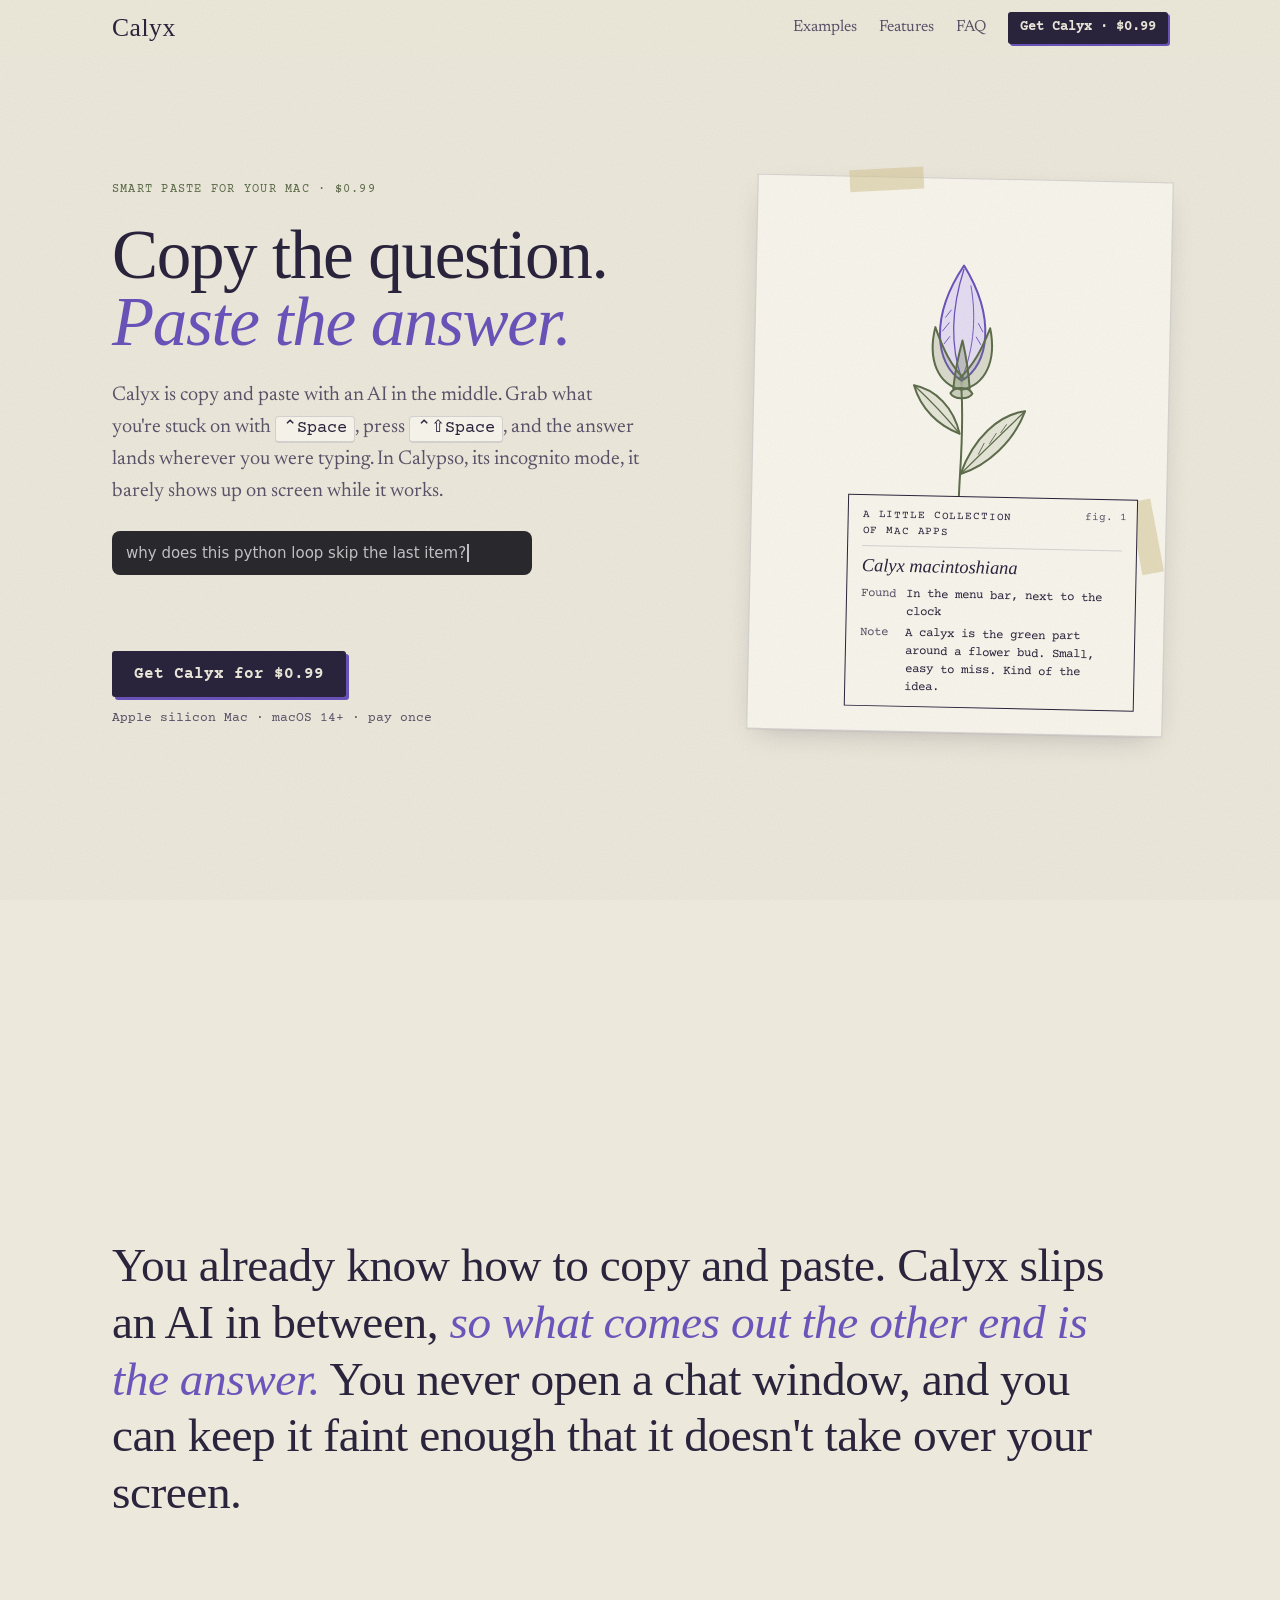
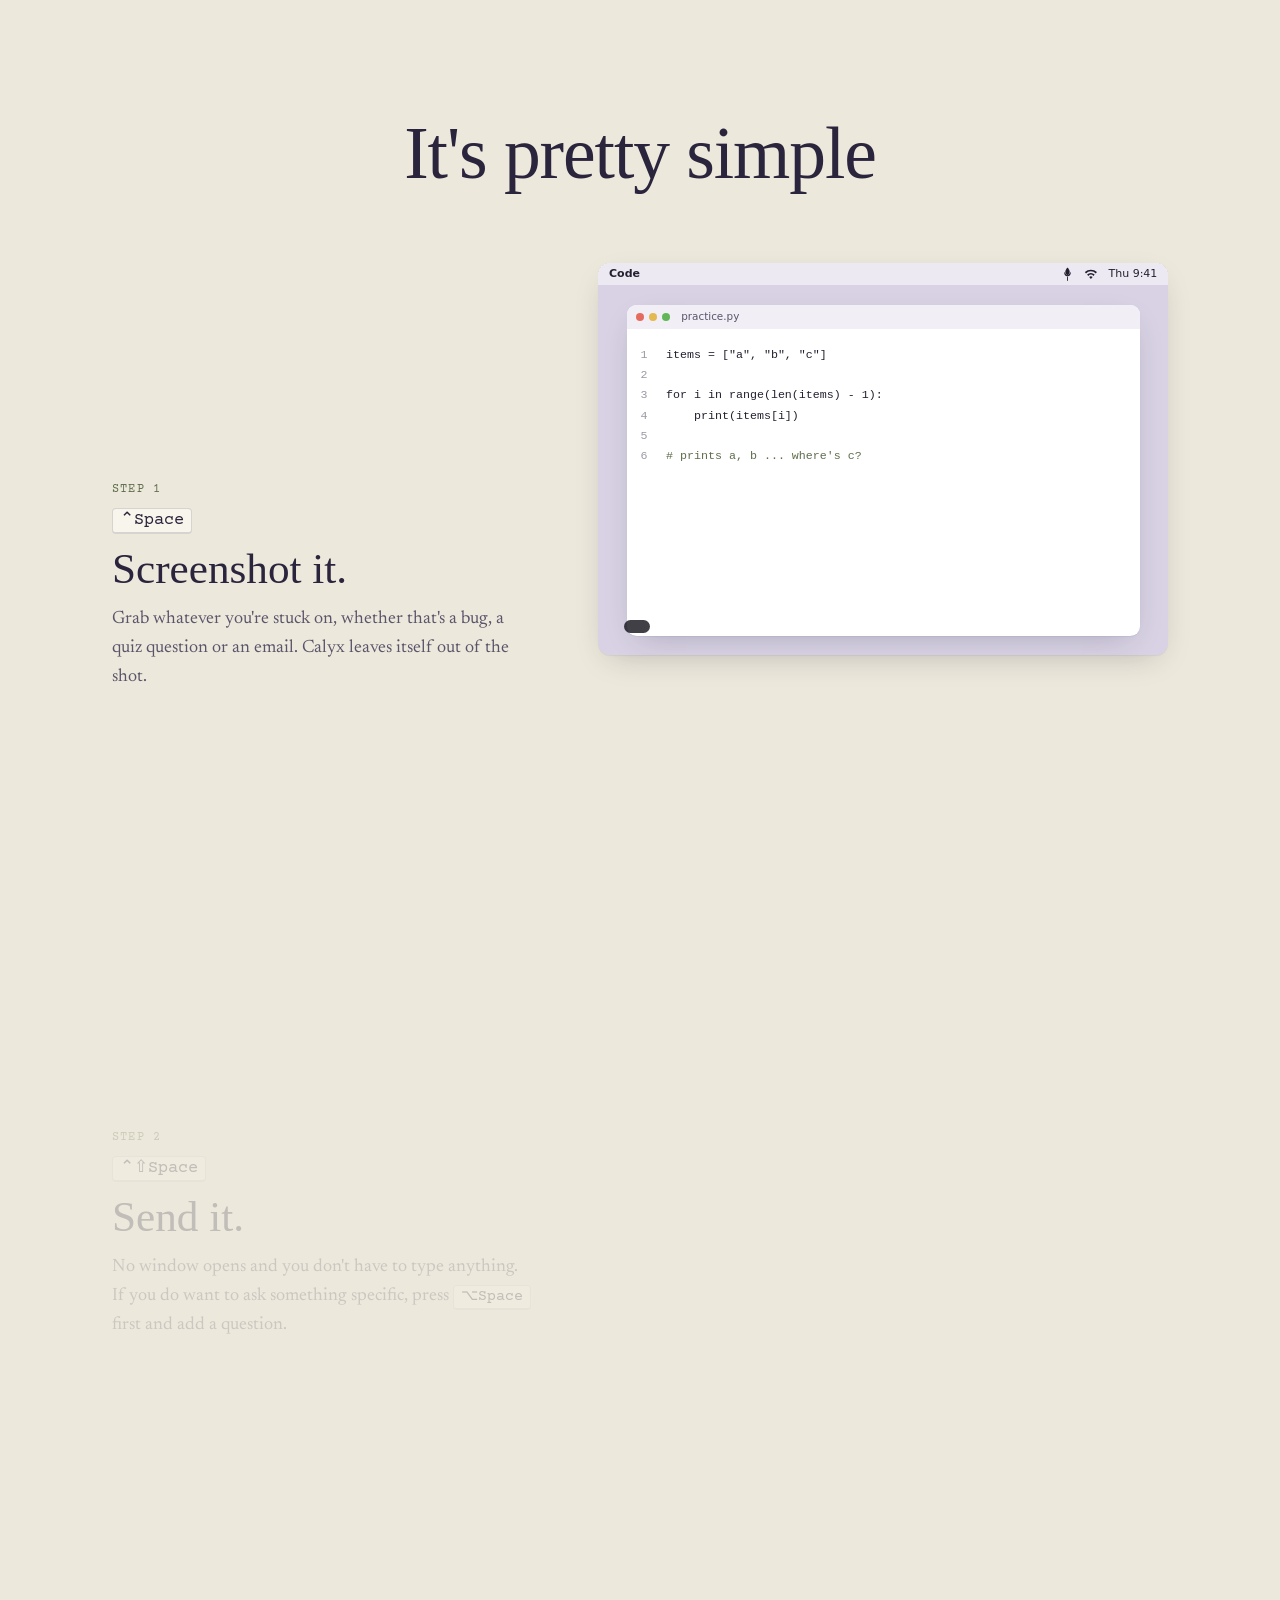
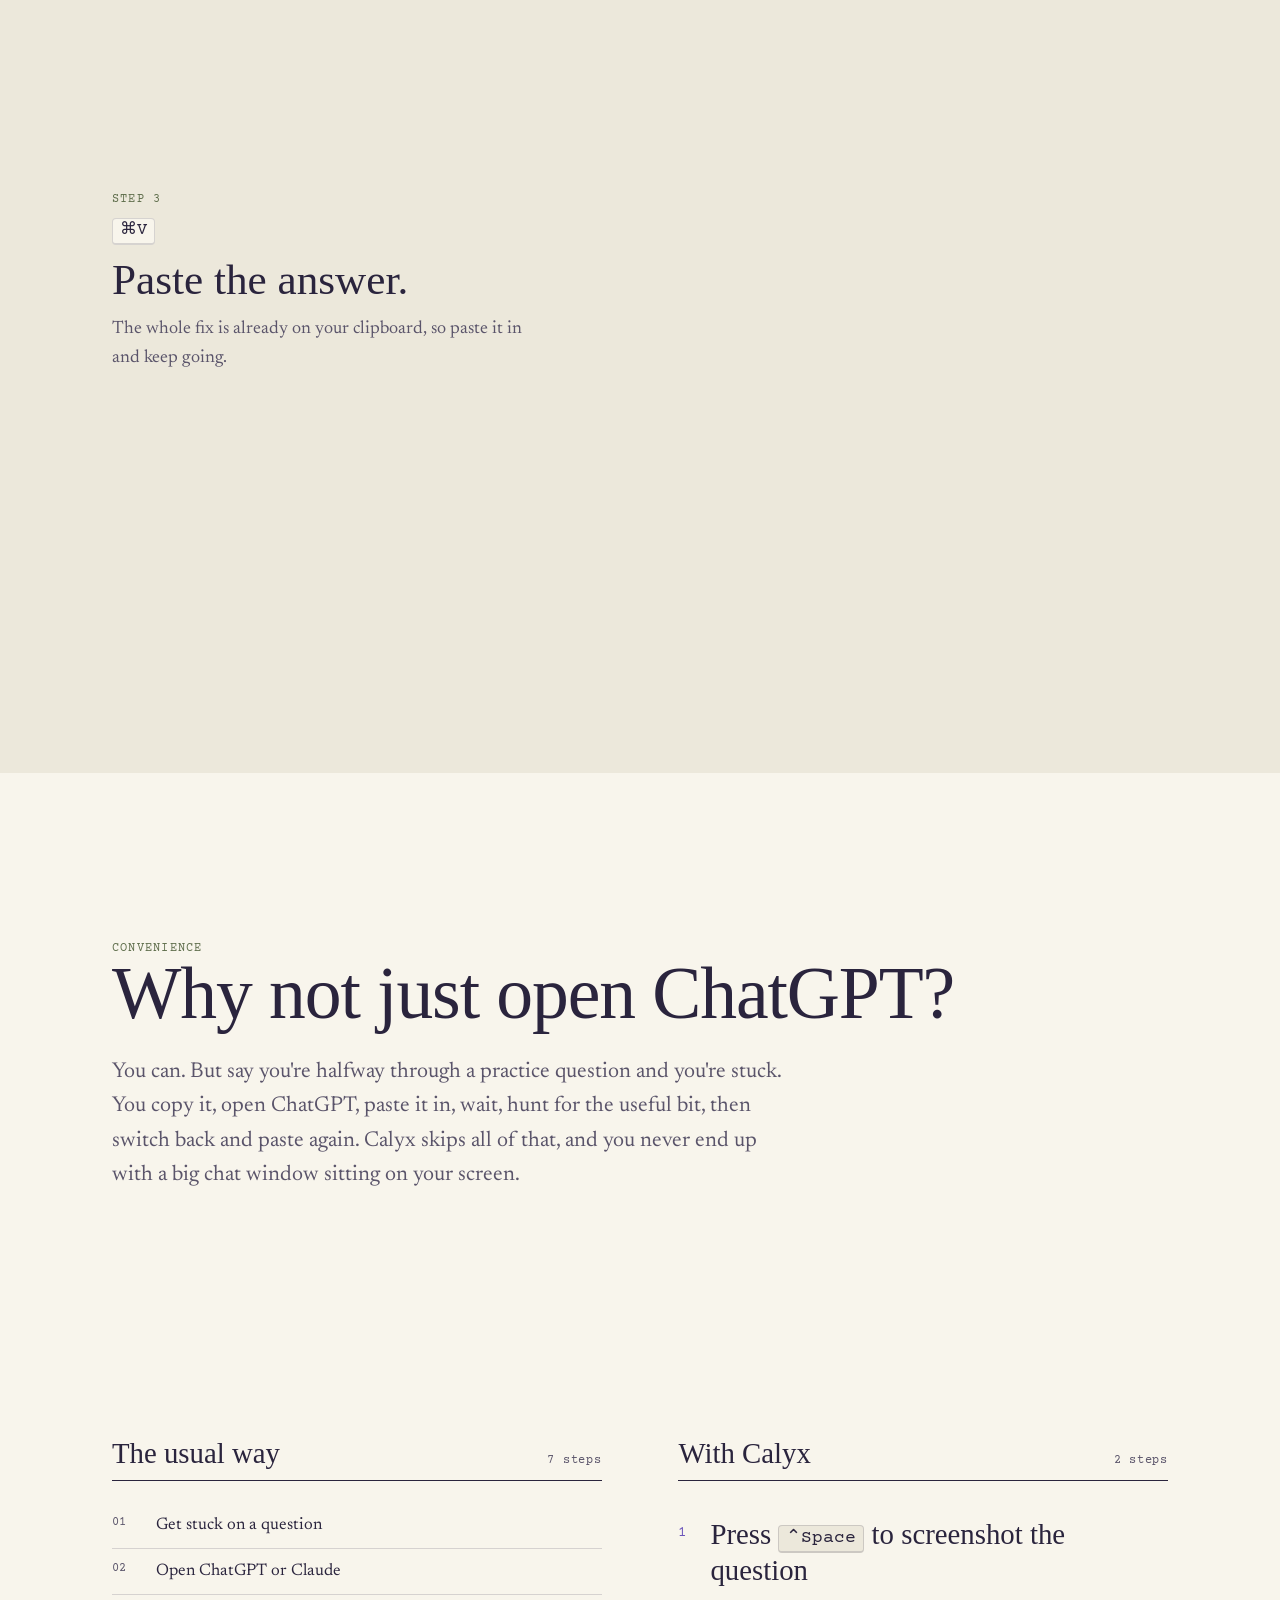
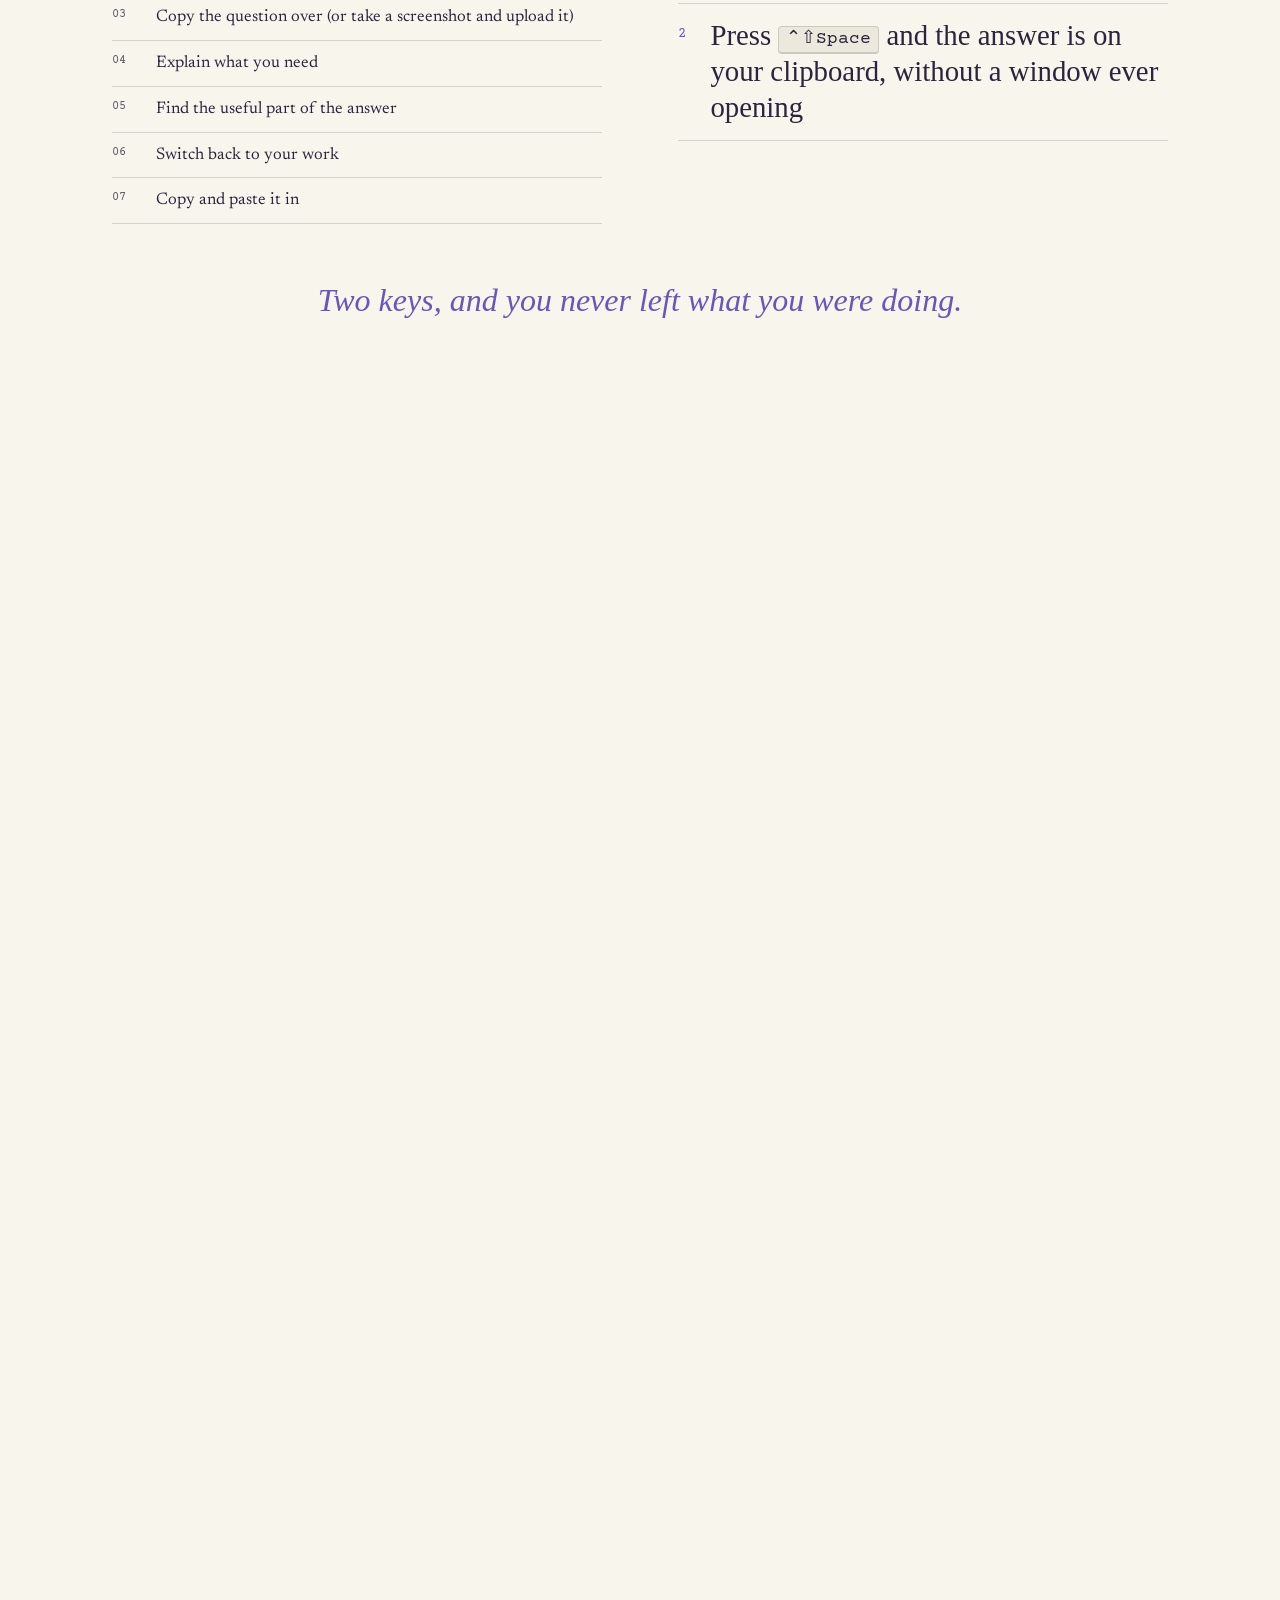
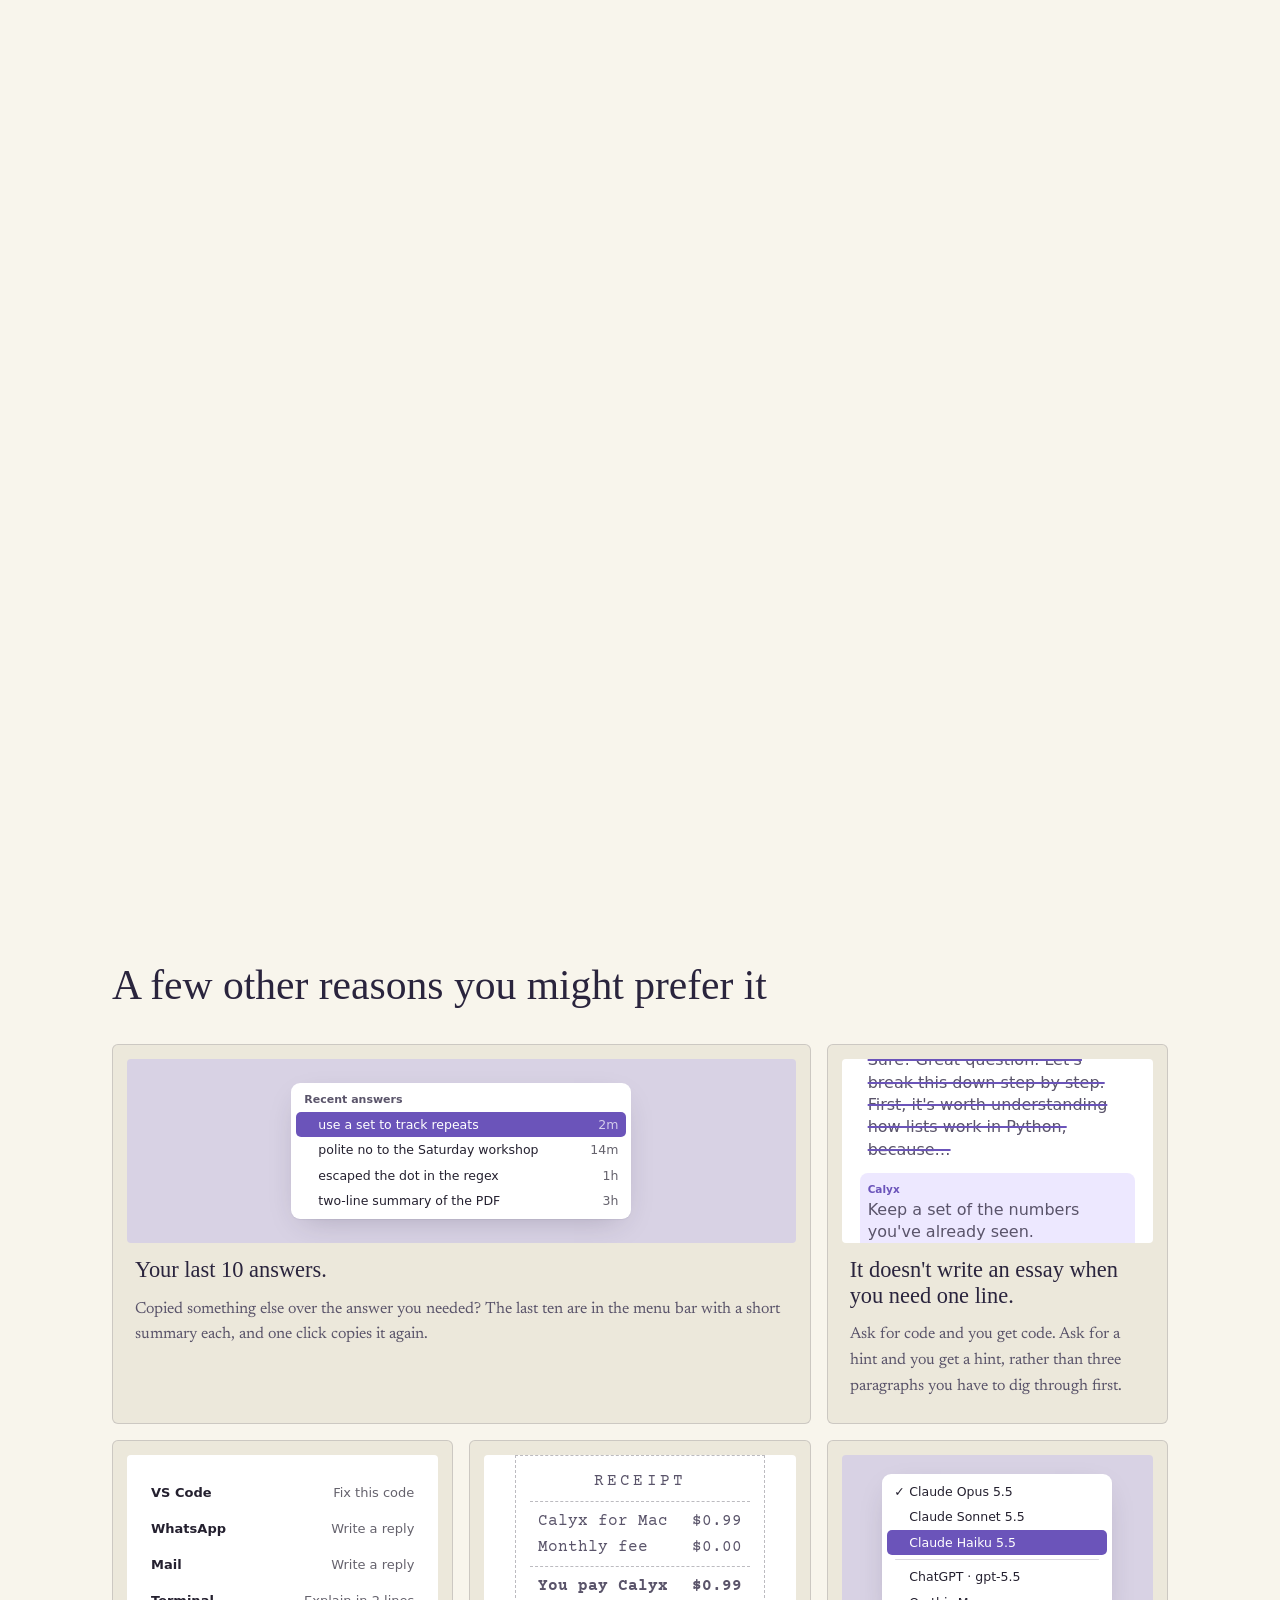
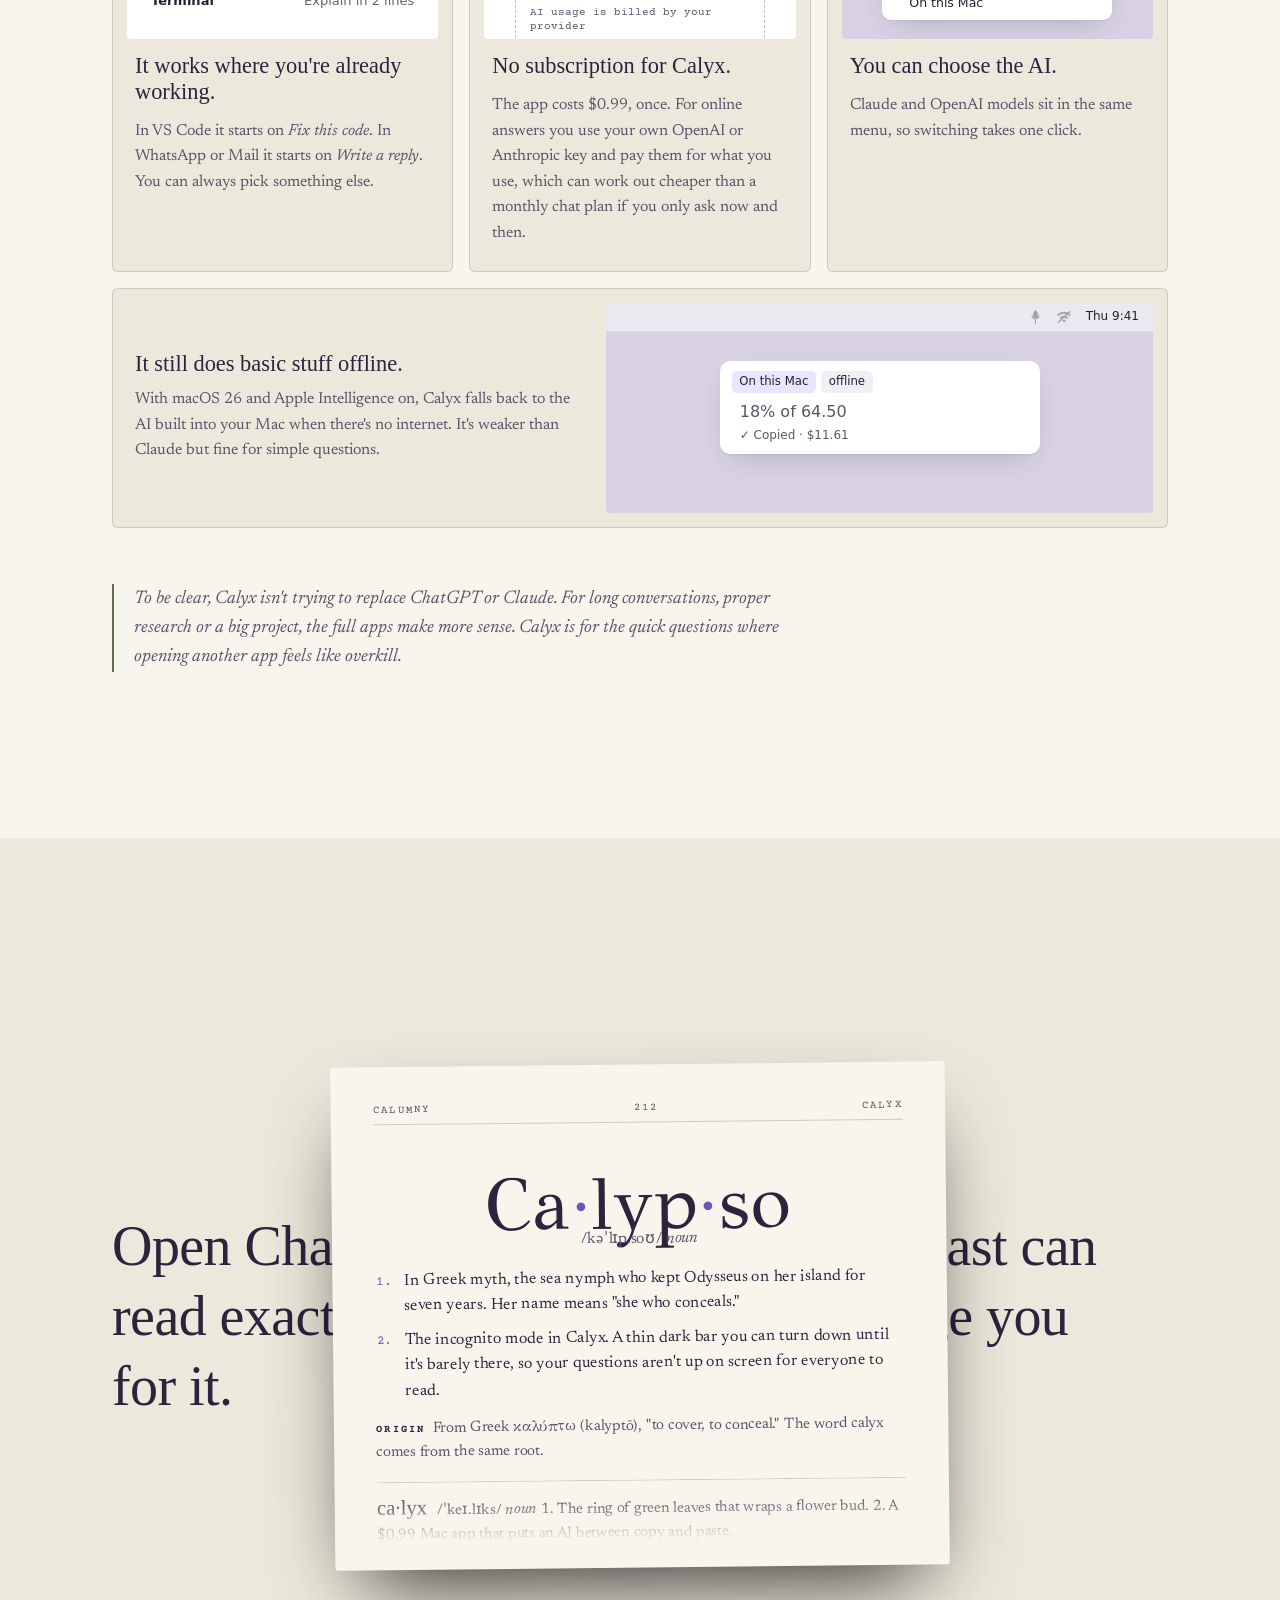
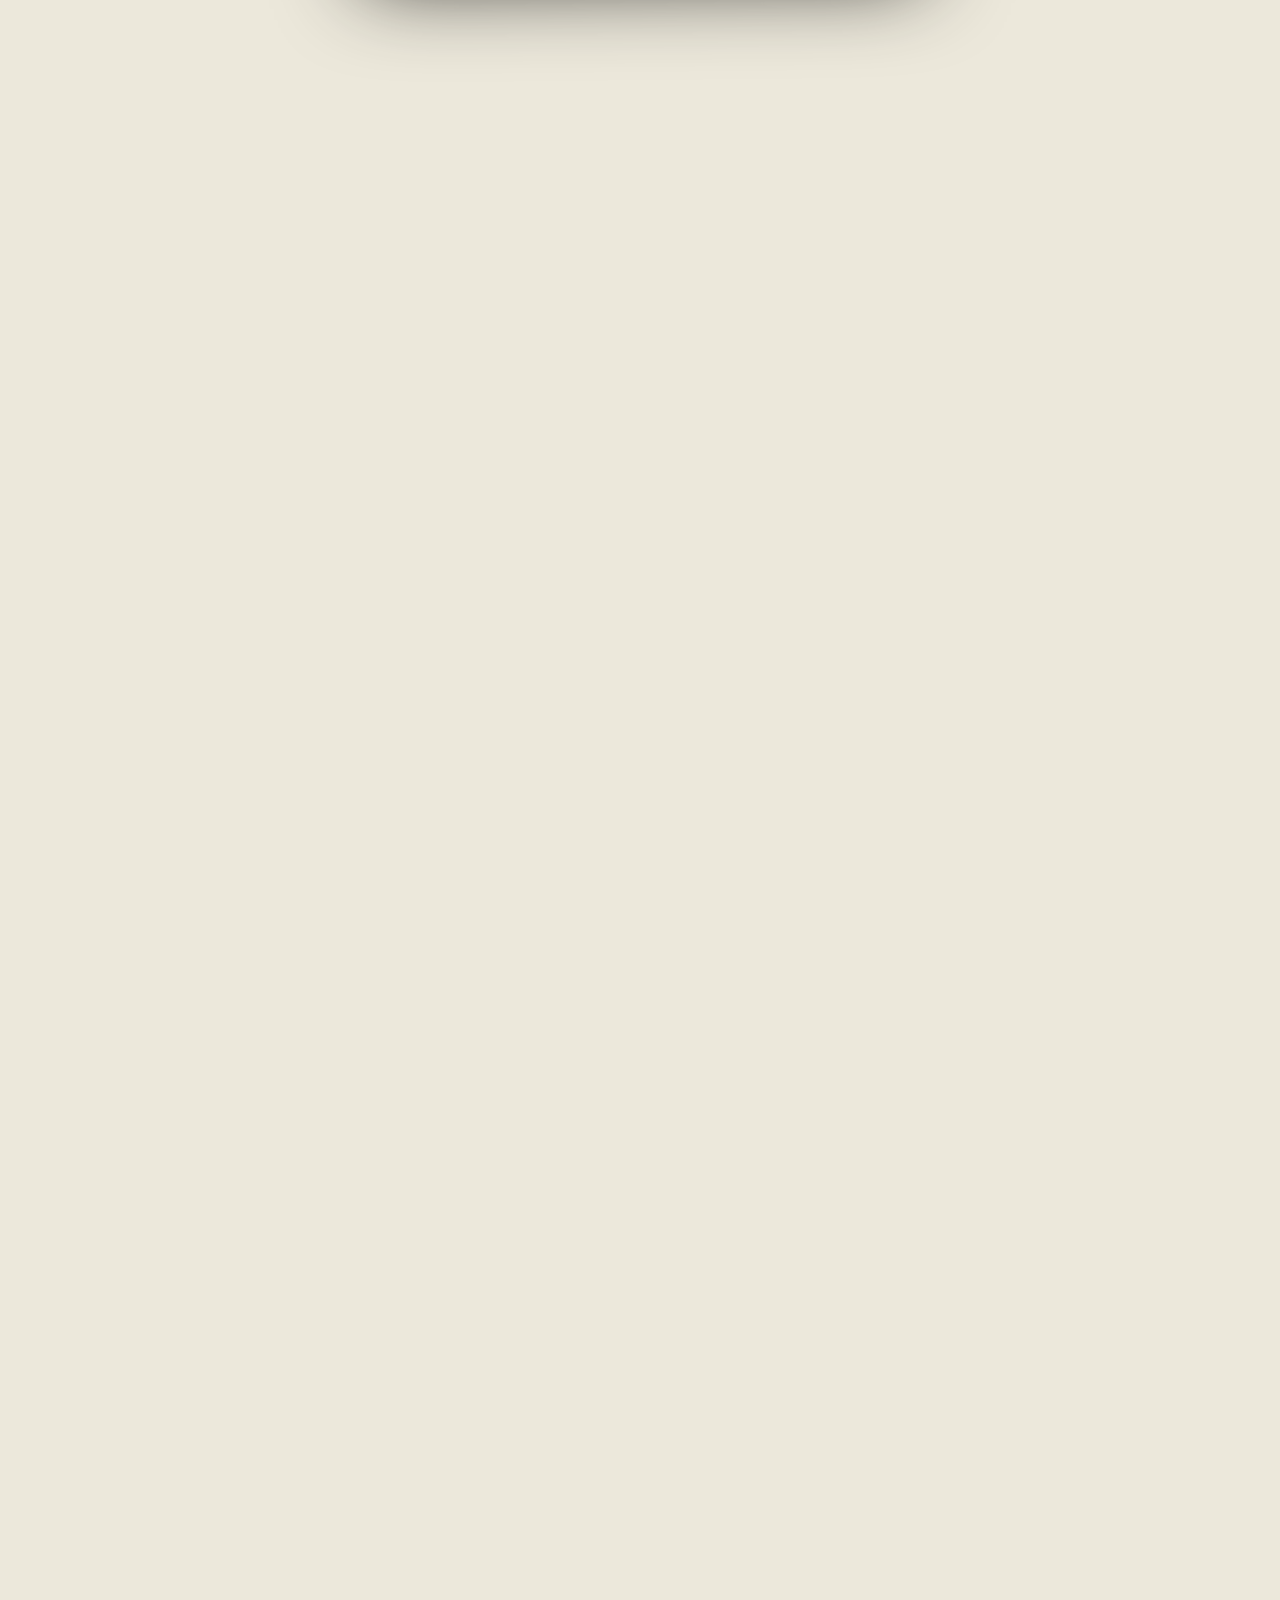
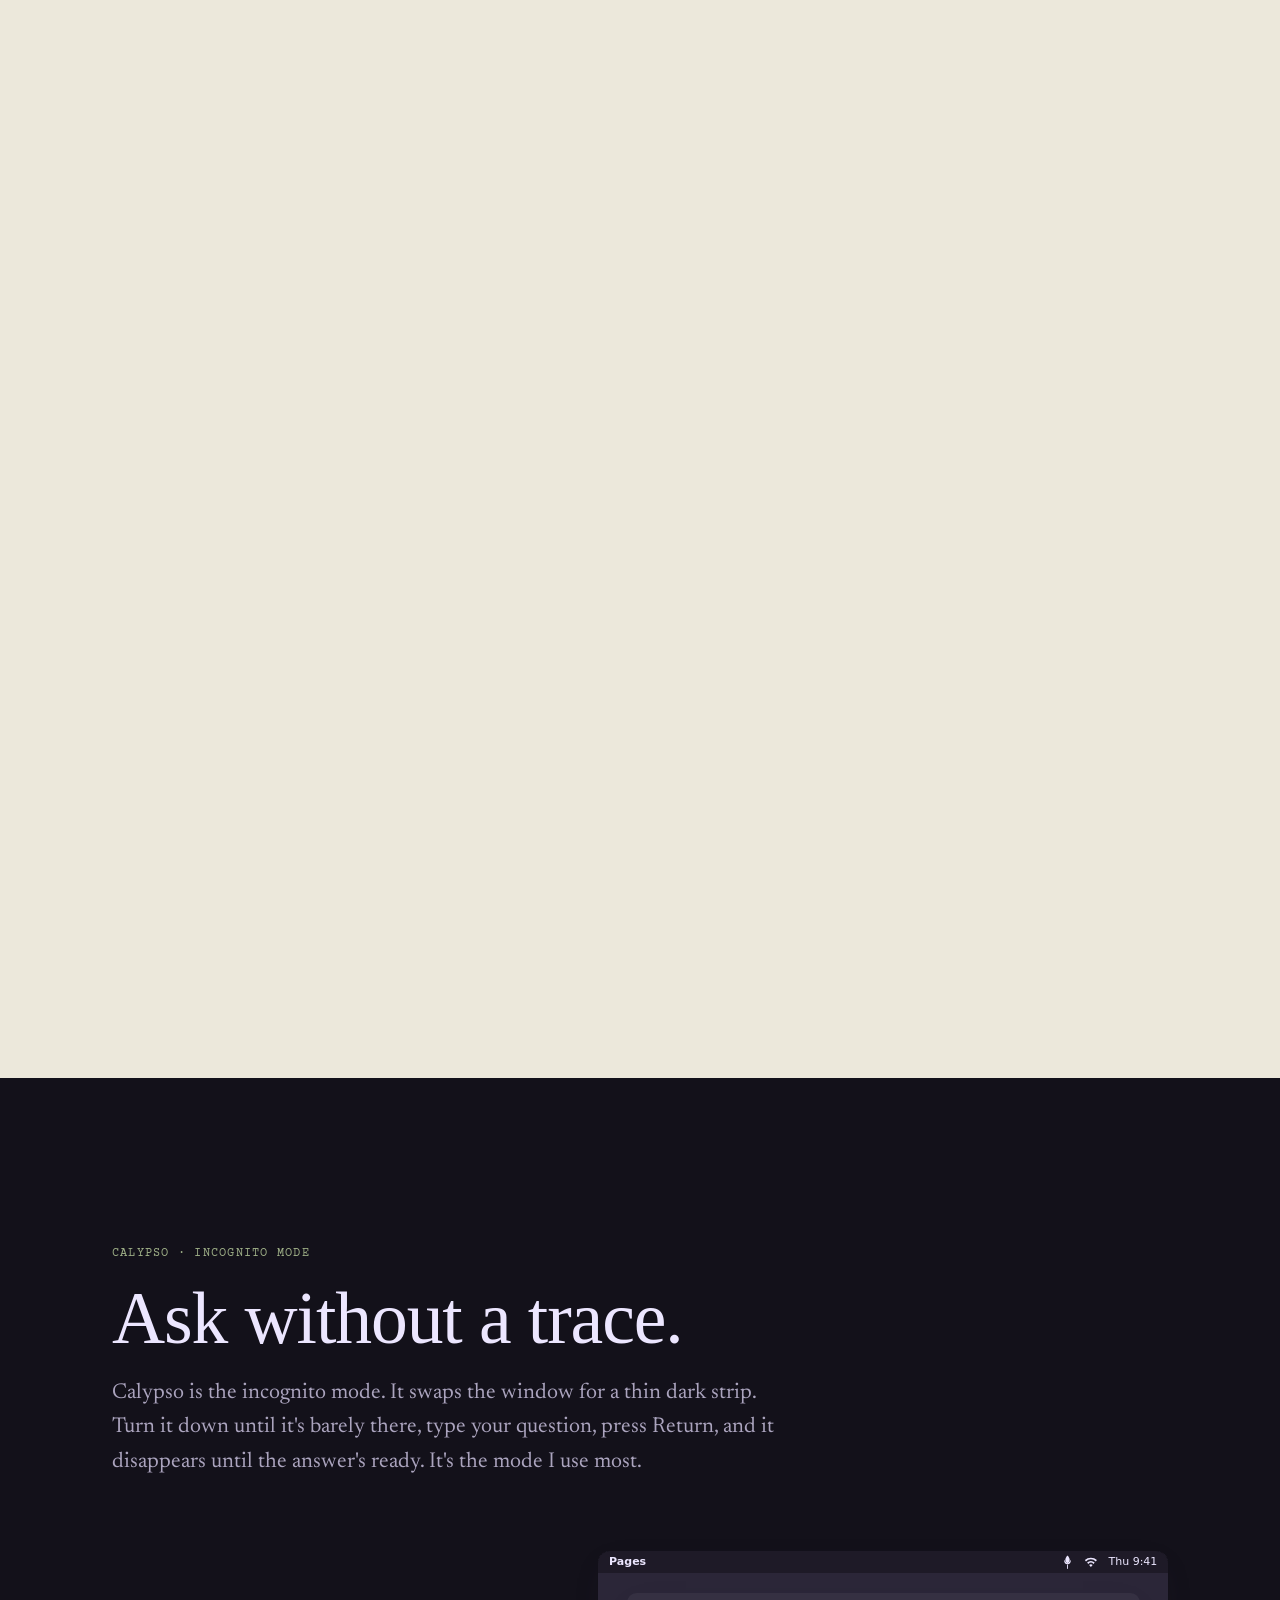
==== commit 14fb0432: "Calypso finale: ask 'what does calypso mean?', copy, then paste in the dictionary page Co-Authored-B" ====
--- a/index.html
+++ b/index.html
@@ -16,7 +16,7 @@
   <link rel="preconnect" href="https://fonts.gstatic.com" crossorigin>
   <link href="https://fonts.googleapis.com/css2?family=IM+Fell+English:ital@0;1&family=Newsreader:ital,opsz,wght@0,6..72,400;0,6..72,500;1,6..72,400&family=Courier+Prime:wght@400;700&display=swap" rel="stylesheet">
   <link href="https://fonts.googleapis.com/css2?family=GFS+Didot&text=%CE%BA%CE%B1%CE%BB%CF%8D%CF%80%CF%84%CF%89kalypt%C5%8DCso%C2%B7&display=swap" rel="stylesheet">
-  <link rel="stylesheet" href="styles.css?v=202610161604">
+  <link rel="stylesheet" href="styles.css?v=202610161619">
   <script>document.documentElement.classList.add("js");</script>
 </head>
 <body>
@@ -285,31 +285,30 @@
       </div>
     </section>
 
-    <!-- Into Calypso: the sentence gets redacted word by word, the bars slide together into one
-         strip (the Calypso bar), the strip turns down to 5% and goes. Driven by scroll in main.js. -->
+    <!-- Into Calypso: the sentence is redacted word by word and the bars slide together into one
+         strip (the Calypso bar). The strip asks "what does calypso mean?", fades to almost nothing
+         and goes; the answer is copied, then pasted in as a dictionary page. Scroll-driven (main.js). -->
     <section class="redact flat" data-progress="pin" aria-label="Into Calypso, the incognito mode">
       <div class="pin">
         <div class="wrap">
           <p class="redact-text" data-redact>Open ChatGPT and anyone walking past can read exactly what you asked, and judge you for it.</p>
         </div>
         <div class="redact-bars" aria-hidden="true"></div>
-        <div class="redact-strip" data-text="ask without a trace" aria-hidden="true"></div>
+        <div class="redact-strip" data-text="what does calypso mean?" aria-hidden="true"></div>
         <p class="redact-vis" aria-hidden="true">Visibility <b>100%</b></p>
-        <div class="redact-tick" aria-hidden="true">✓ Copied</div>
+        <div class="redact-key" aria-hidden="true"></div>
+        <div class="redact-tick" aria-hidden="true"><span class="spin"></span><span class="redact-tick-t">Thinking</span></div>
         <div class="dict">
           <div class="dict-in">
-            <div class="dict-fold"><div><p class="dict-guide" aria-hidden="true"><span>calumny</span><span>212</span><span>calyx</span></p></div></div>
-            <h2 class="sr-only">Calypso</h2>
-            <p class="dict-word" aria-hidden="true"><span class="slot"><i class="g">κ</i><i class="l">k</i><i class="c">C</i></span><span class="slot"><i class="g">α</i><i class="l">a</i><i class="c">a</i></span><span class="dot">·</span><span class="slot"><i class="g">λ</i><i class="l">l</i><i class="c">l</i></span><span class="slot"><i class="g">ύ</i><i class="l">y</i><i class="c">y</i></span><span class="slot"><i class="g">π</i><i class="l">p</i><i class="c">p</i></span><span class="dot">·</span><span class="slot"><i class="g">τ</i><i class="l">t</i><i class="c">s</i></span><span class="slot"><i class="g">ω</i><i class="l">ō</i><i class="c">o</i></span></p>
-            <p class="dict-label" aria-hidden="true"><span class="st1">Greek for "to conceal"</span><span class="st2">The same word, in our letters</span><span class="st3">And the name that came from it</span><span class="st4">/kəˈlɪp.soʊ/ <i>noun</i></span></p>
-            <div class="dict-fold"><div>
-              <ol class="dict-senses">
-                <li>In Greek myth, the sea nymph who kept Odysseus on her island for seven years. Her name means "she who conceals."</li>
-                <li>The incognito mode in Calyx. A thin dark bar you can turn down until it's barely there, so your questions aren't up on screen for everyone to read.</li>
-              </ol>
-              <p class="dict-origin"><b>Origin</b>From Greek <span lang="el">καλύπτω</span> (kalyptō), "to cover, to conceal." The word calyx comes from the same root.</p>
-              <p class="dict-next" aria-hidden="true"><b>ca·lyx</b> /ˈkeɪ.lɪks/ <i>noun</i> 1. The ring of green leaves that wraps a flower bud. 2. A $0.99 Mac app that puts an AI between copy and paste.</p>
-            </div></div>
+            <p class="dict-guide ln" aria-hidden="true"><span>calumny</span><span>212</span><span>calyx</span></p>
+            <h2 class="dict-word ln" aria-label="Calypso">Ca<span>·</span>lyp<span>·</span>so</h2>
+            <p class="dict-pron ln">/kəˈlɪp.soʊ/ <i>noun</i></p>
+            <ol class="dict-senses">
+              <li class="ln">In Greek myth, the sea nymph who kept Odysseus on her island for seven years. Her name means "she who conceals."</li>
+              <li class="ln">The incognito mode in Calyx. A thin dark bar you can turn down until it's barely there, so your questions aren't up on screen for everyone to read.</li>
+            </ol>
+            <p class="dict-origin ln"><b>Origin</b>From Greek <span lang="el">καλύπτω</span> (kalyptō), "to cover, to conceal." The word calyx comes from the same root.</p>
+            <p class="dict-next ln" aria-hidden="true"><b>ca·lyx</b> /ˈkeɪ.lɪks/ <i>noun</i> 1. The ring of green leaves that wraps a flower bud. 2. A $0.99 Mac app that puts an AI between copy and paste.</p>
           </div>
         </div>
       </div>
@@ -533,6 +532,6 @@
     </div>
   </footer>
 
-  <script src="main.js?v=202610161604"></script>
+  <script src="main.js?v=202610161619"></script>
 </body>
 </html>
--- a/styles.css
+++ b/styles.css
@@ -506,10 +506,10 @@
 .how-screen.s3 .fix { animation: hl 1.8s ease-out; }
 @keyframes hl { 0%, 35% { background: color-mix(in srgb, var(--lilac-wash) 45%, transparent); } 100% { background: transparent; } }
 
-/* Into Incognito: a sentence is redacted word by word, the bars slide together into one strip,
-   the strip turns down to nothing, and the Greek word behind the name appears. All of it is
-   driven by scroll position in main.js, so it runs backwards when you scroll back up. */
-.redact { position: relative; height: 620vh; }
+/* Into Calypso: a sentence is redacted word by word, the bars slide together into one strip, the
+   strip asks "what does calypso mean?" and fades to nothing, and the answer is pasted in as a
+   dictionary page. Driven by scroll position in main.js, so it runs backwards when you scroll up. */
+.redact { position: relative; height: 560vh; }
 .redact .pin { overflow: hidden; }
 .redact-text { font-family: var(--display); font-size: clamp(1.9rem, 4.4vw, 3.5rem); line-height: 1.25; letter-spacing: -.01em; max-width: 18em; }
 .redact-bars { position: absolute; inset: 0; pointer-events: none; }
@@ -526,70 +526,67 @@
 .redact-strip.typing::after { content: ""; width: 1.5px; height: 1.1em; margin-left: 1px; background: currentColor; animation: blink 1s steps(1) infinite; }
 .redact-vis { position: absolute; left: 0; right: 0; text-align: center; font: .8rem var(--mono); letter-spacing: .12em; text-transform: uppercase; color: #ABA4BE; opacity: 0; }
 .redact-vis b { font-weight: 400; color: #ECE6FF; }
+/* The key being pressed, and Calyx's corner indicator. */
+.redact-key {
+  position: absolute; left: 50%; bottom: 14%; translate: -50% 0;
+  padding: .35em .75em; border-radius: .35em;
+  background: rgba(255, 255, 255, .08); box-shadow: inset 0 0 0 1px rgba(255, 255, 255, .14);
+  color: #ECE6FF; font: 600 1.6rem/1.2 var(--ui); letter-spacing: .04em; white-space: nowrap;
+  opacity: 0; scale: .92;
+}
+.redact-key.on { opacity: 1; scale: 1; }
 .redact-tick {
-  position: absolute; right: 24px; bottom: 24px; padding: 8px 13px; border-radius: 999px;
+  position: absolute; right: 24px; bottom: 24px; display: flex; align-items: center; gap: 8px;
+  padding: 8px 13px; border-radius: 999px;
   background: rgba(11, 10, 18, .86); color: rgba(255, 255, 255, .85); box-shadow: inset 0 0 0 1px rgba(255, 255, 255, .1);
   font: 13px var(--ui); opacity: 0; transform: translateY(6px); transition: opacity .3s, transform .3s;
 }
 .redact-tick.on { opacity: 1; transform: none; }
-/* The finale: the word changes from Greek to our letters to "Calypso", then lands on a
-   dictionary page. Every letter slot stacks its three forms and shows one at a time. */
+.redact-tick .spin { display: none; }
+.redact-tick.working .spin { display: inline-block; }
+
+/* The answer: a dictionary page pasted in, one line at a time. */
 .sr-only { position: absolute; width: 1px; height: 1px; overflow: hidden; clip-path: inset(50%); white-space: nowrap; }
 .dict { position: absolute; inset: var(--nav-h) 0 0; display: grid; place-items: center; padding-inline: var(--gutter); pointer-events: none; }
-.dict-in { width: min(640px, 100%); padding: 34px 44px 30px; border-radius: 3px; text-align: center; color: #ECE6FF; }
-.dict-fold { display: grid; grid-template-rows: 0fr; }
-.dict-fold > div { min-height: 0; overflow: hidden; }
+.dict-in {
+  width: min(640px, 100%); padding: 34px 44px 30px; border-radius: 3px; text-align: center;
+  background: #F8F5EC; color: #2A243D; box-shadow: 0 40px 90px -30px rgba(0, 0, 0, .85);
+  rotate: -.6deg; opacity: 0; scale: .96;
+}
+.dict.on .dict-in { opacity: 1; scale: 1; }
 .dict-guide { display: flex; justify-content: space-between; margin-bottom: 18px; padding-bottom: 8px; border-bottom: 1px solid rgba(42, 36, 61, .2); font: .7rem var(--mono); letter-spacing: .14em; text-transform: uppercase; color: #5A546A; }
-.dict-word { font: 400 clamp(3.6rem, 12vw, 8.5rem)/1.05 "GFS Didot", Georgia, "Times New Roman", serif; letter-spacing: .02em; white-space: nowrap; }
-.slot { display: inline-grid; }
-.slot i { grid-area: 1 / 1; justify-self: center; font-style: normal; opacity: 0; filter: blur(10px); translate: 0 .12em; }
-.slot[data-s="g"] .g, .slot[data-s="l"] .l, .slot[data-s="c"] .c { opacity: 1; filter: none; translate: none; }
-.dot { display: inline-block; max-width: 0; overflow: hidden; vertical-align: top; opacity: 0; color: #6B54BA; }
-.dict-label { position: relative; height: 1.7em; margin-top: 12px; font: .8rem/1.7em var(--mono); letter-spacing: .1em; text-transform: uppercase; color: #9DAE86; }
-.dict-label span { position: absolute; inset: 0; opacity: 0; }
-.dict[data-stage="1"] .st1, .dict[data-stage="2"] .st2, .dict[data-stage="3"] .st3, .dict[data-stage="4"] .st4 { opacity: 1; }
-.dict-label .st4 { font: 1.05rem/1.7em var(--body); letter-spacing: 0; text-transform: none; color: #5A546A; }
+.dict-word { font: 400 clamp(3rem, 7vw, 4.8rem)/1.05 "GFS Didot", Georgia, "Times New Roman", serif; letter-spacing: .02em; }
+.dict-word span { color: #6B54BA; }
+.dict-pron { margin-top: 8px; font: 1.05rem var(--body); color: #5A546A; }
 .dict-senses { margin: 20px 0 0; padding-left: 1.5em; text-align: left; font: 1.06rem/1.55 var(--body); }
 .dict-senses li { margin-bottom: 10px; padding-left: .3em; }
 .dict-senses li::marker { font: .85rem var(--mono); color: #6B54BA; }
 .dict-origin { margin-top: 12px; text-align: left; font-size: .98rem; color: #5A546A; }
 .dict-origin b { margin-right: .7em; font: 700 .68rem var(--mono); letter-spacing: .14em; text-transform: uppercase; color: #2A243D; }
+.dict-origin [lang="el"] { font-family: "GFS Didot", Georgia, serif; }
 .dict-next { margin-top: 18px; padding-top: 14px; border-top: 1px solid rgba(42, 36, 61, .2); text-align: left; font-size: .98rem; color: #2A243D; -webkit-mask-image: linear-gradient(#000 10%, transparent 95%); mask-image: linear-gradient(#000 10%, transparent 95%); }
 .dict-next b { margin-right: .3em; font: 400 1.35rem var(--display); }
-.dict-senses li, .dict-origin, .dict-next { opacity: 0; translate: 0 .5em; }
-.dict.s1 .dict-senses li:first-child, .dict.s2 .dict-senses li:last-child, .dict.origin .dict-origin, .dict.next .dict-next { opacity: 1; translate: none; }
-/* The page itself. */
-.dict.paged .dict-in { background: #F8F5EC; color: #2A243D; box-shadow: 0 40px 90px -30px rgba(0, 0, 0, .85); rotate: -.6deg; }
-.dict.paged .dict-word { font-size: clamp(3rem, 7vw, 4.8rem); }
-.dict.paged .dot { max-width: .45em; opacity: 1; }
-.dict.paged .dict-fold { grid-template-rows: 1fr; }
+.dict .ln { opacity: 0; translate: 0 .4em; }
+.dict .ln.on { opacity: 1; translate: none; }
 /* Transitions only once the script has set things up, so nothing animates on page load. */
-.redact.ready .slot i { transition: opacity .45s, filter .45s, translate .45s var(--ease); }
-.redact.ready .slot { transition: width .5s var(--ease); }
-.redact.ready .dict-in { transition: background-color .8s, box-shadow .8s, color .8s, rotate .8s var(--ease); }
-.redact.ready .dict-word { transition: font-size .8s var(--ease); }
-.redact.ready .dot { transition: max-width .6s var(--ease), opacity .6s; }
-.redact.ready .dict-fold { transition: grid-template-rows .8s var(--ease); }
-.redact.ready .dict-label span { transition: opacity .4s; }
-.redact.ready .dict-senses li, .redact.ready .dict-origin, .redact.ready .dict-next { transition: opacity .6s, translate .6s var(--ease); }
+.redact.ready .redact-key { transition: opacity .25s, scale .25s var(--ease); }
+.redact.ready .dict-in { transition: opacity .35s, scale .35s var(--ease); }
+.redact.ready .dict .ln { transition: opacity .5s, translate .5s var(--ease); }
 @media (max-width: 600px) {
   .dict-in { padding: 24px 20px 20px; }
-  .dict.paged .dict-word { font-size: 2.7rem; }
+  .dict-word { font-size: 2.7rem; }
   .dict-senses { font-size: 1rem; }
+  .redact-key { font-size: 1.3rem; }
 }
 @media (max-height: 760px) { .dict-next { display: none; } }
 
-/* No scroll-driven version (reduced motion, short windows): a redacted sentence above the word. */
+/* No scroll-driven version (reduced motion, short windows): the redacted sentence above the page. */
 .redact.flat { height: auto; background: #13111A; }
 .redact.flat .pin { position: relative; height: auto; display: block; padding-block: calc(var(--nav-h) + 72px) 96px; }
 .redact.flat .rw { color: transparent; background: rgba(11, 10, 18, .94); box-shadow: inset 0 0 0 1px rgba(255, 255, 255, .08); border-radius: 3px; -webkit-box-decoration-break: clone; box-decoration-break: clone; }
-.redact.flat .redact-bars, .redact.flat .redact-strip, .redact.flat .redact-vis, .redact.flat .redact-tick { display: none; }
+.redact.flat .redact-bars, .redact.flat .redact-strip, .redact.flat .redact-vis, .redact.flat .redact-tick, .redact.flat .redact-key { display: none; }
 .redact.flat .dict { position: static; margin-top: 72px; }
-.redact.flat .dict-in { background: #F8F5EC; color: #2A243D; box-shadow: 0 40px 90px -30px rgba(0, 0, 0, .85); }
-.redact.flat .dict-word { font-size: clamp(2.7rem, 7vw, 4.8rem); }
-.redact.flat .slot .c, .redact.flat .dict-label .st4, .redact.flat .dict-senses li, .redact.flat .dict-origin, .redact.flat .dict-next { opacity: 1; filter: none; translate: none; }
-.redact.flat .dot { max-width: .45em; opacity: 1; }
-.redact.flat .dict-fold { grid-template-rows: 1fr; }
+.redact.flat .dict-in, .redact.flat .dict .ln { opacity: 1; scale: none; translate: none; }
 
 /* Incognito: a dark section whatever the theme, with the bar fading out as you scroll. */
 .inc {
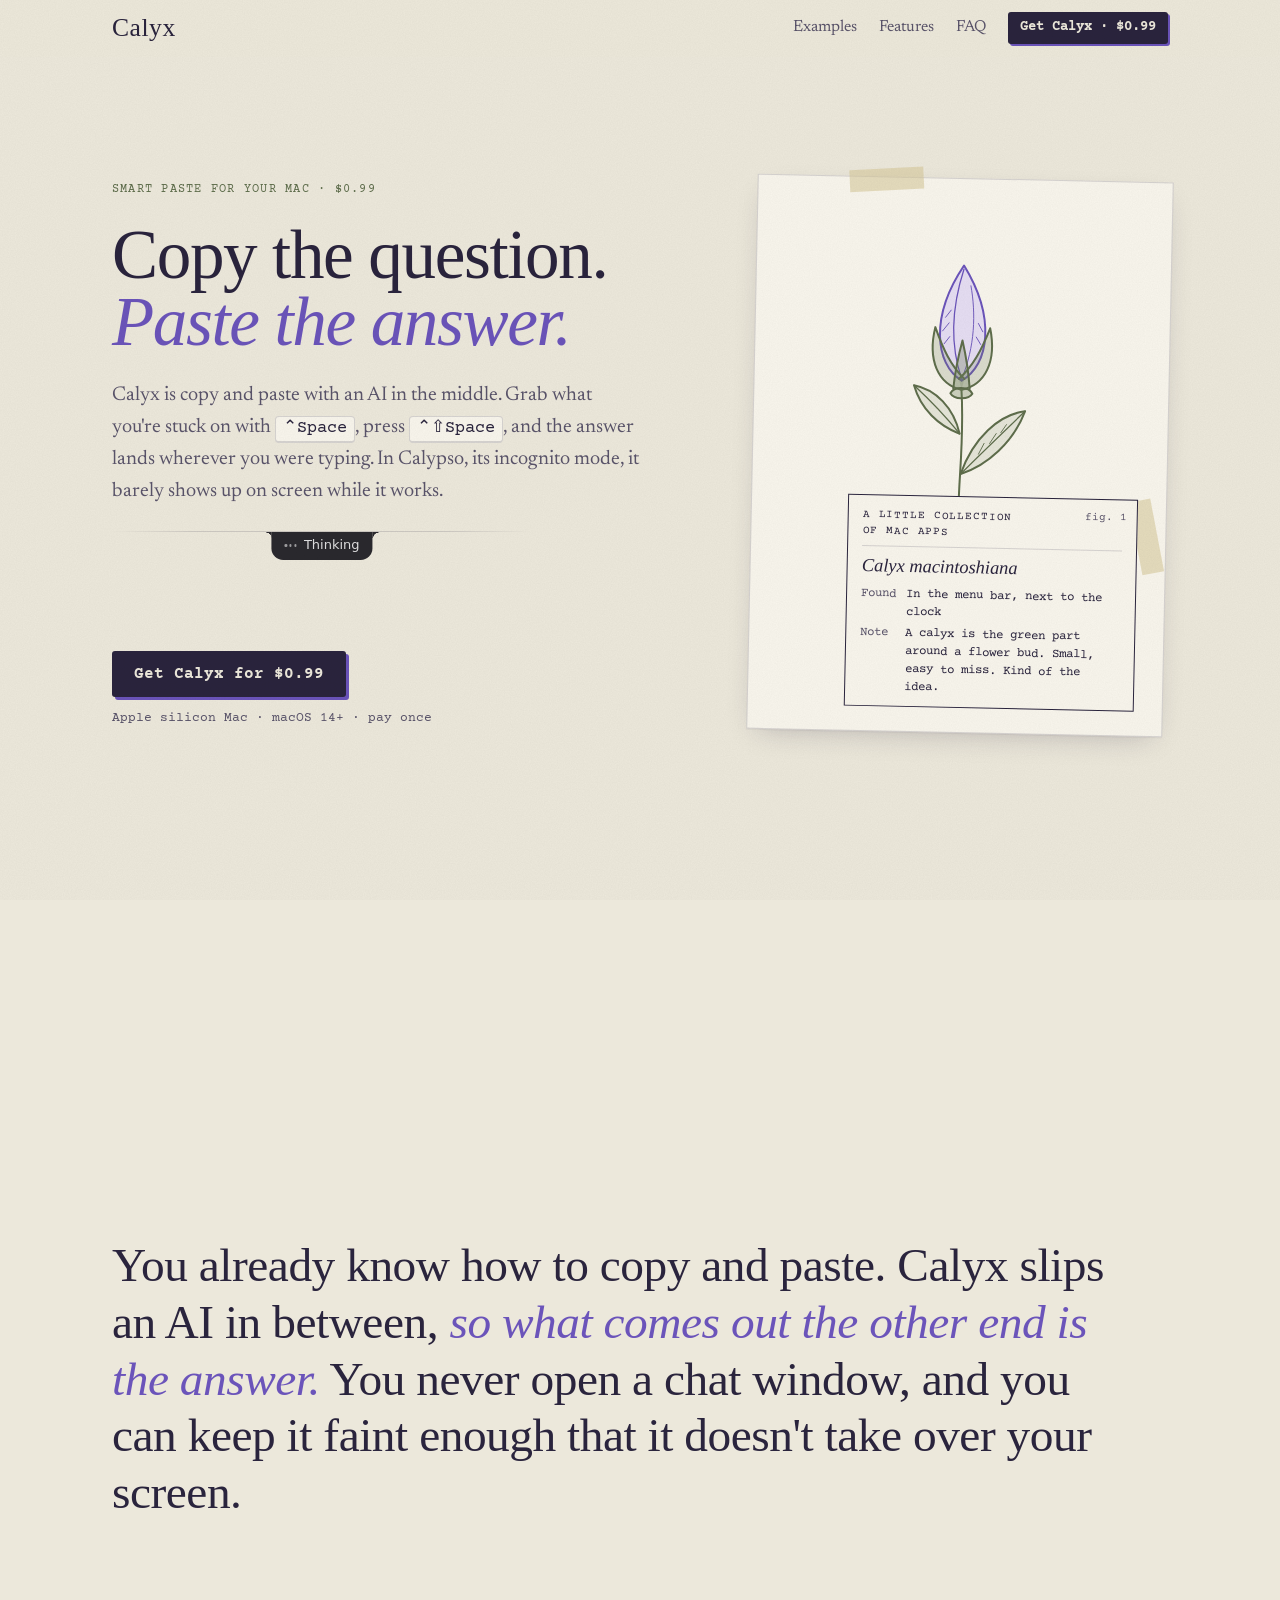
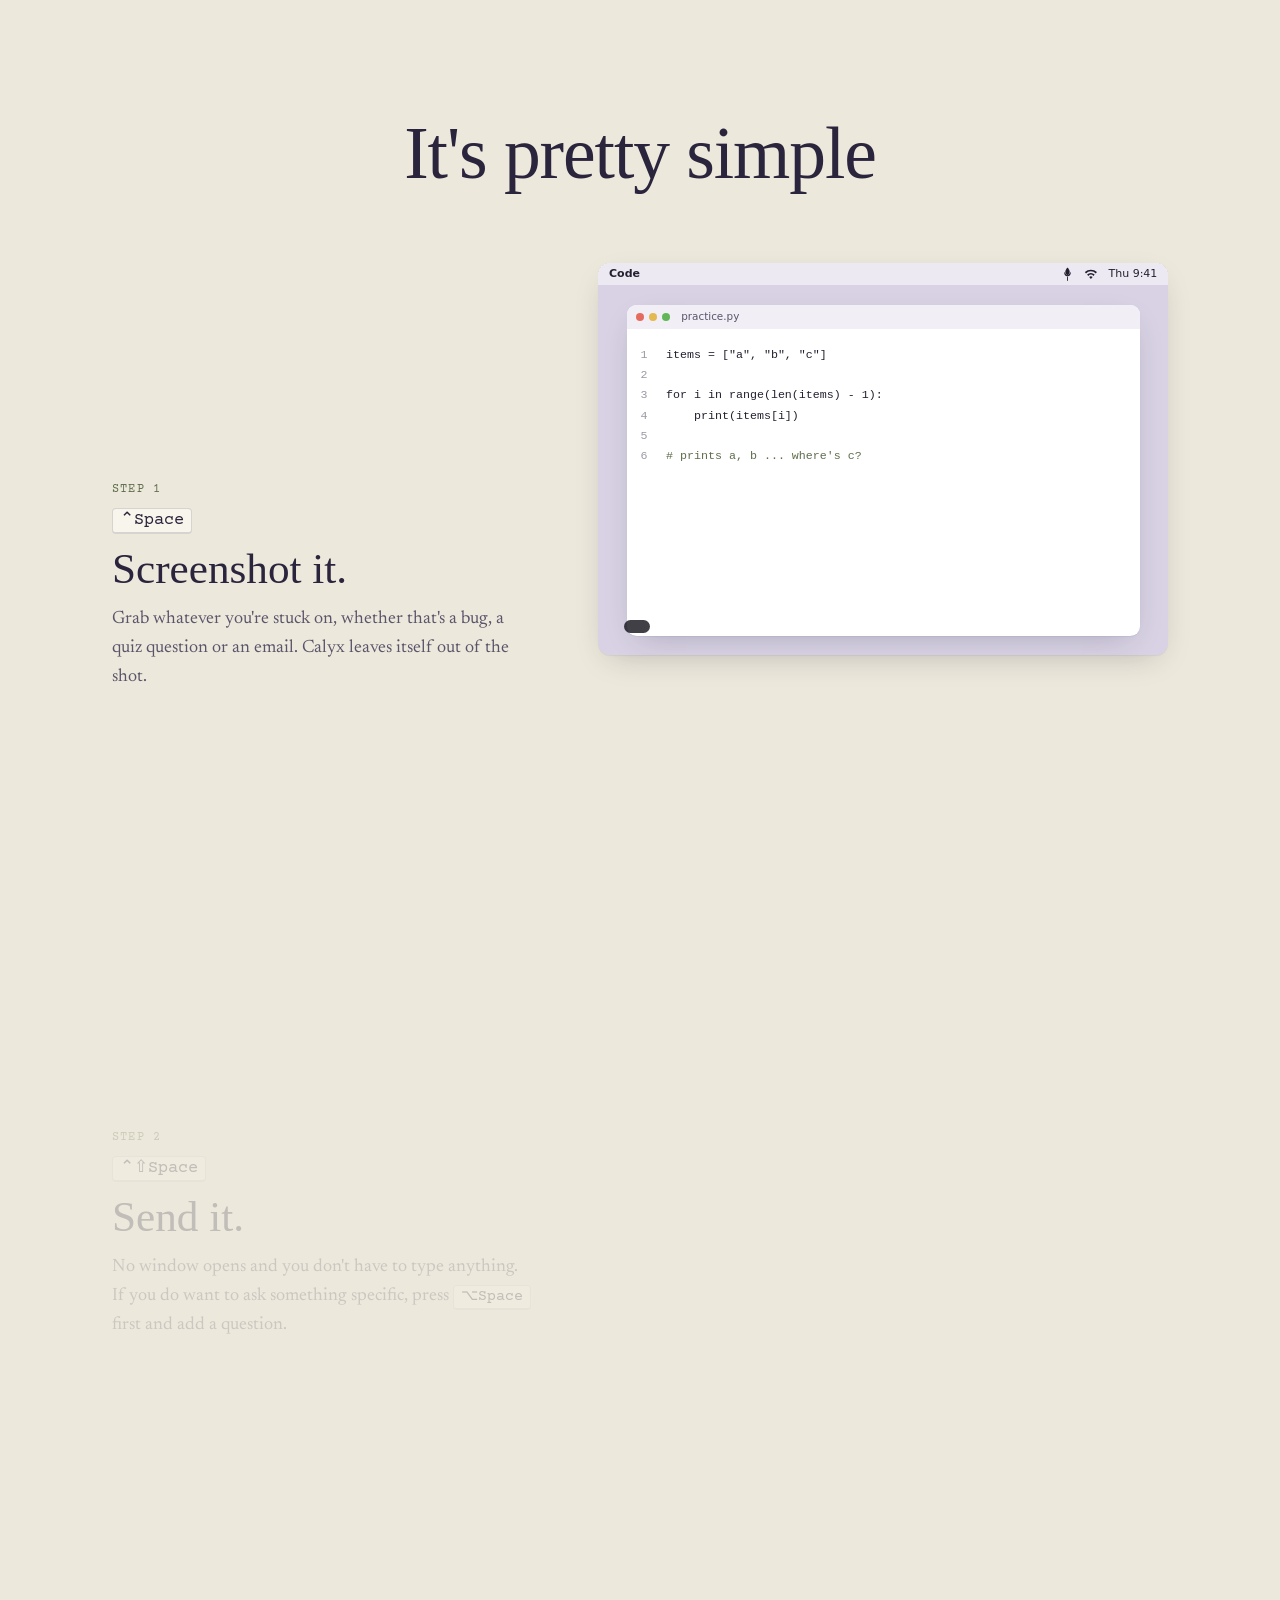
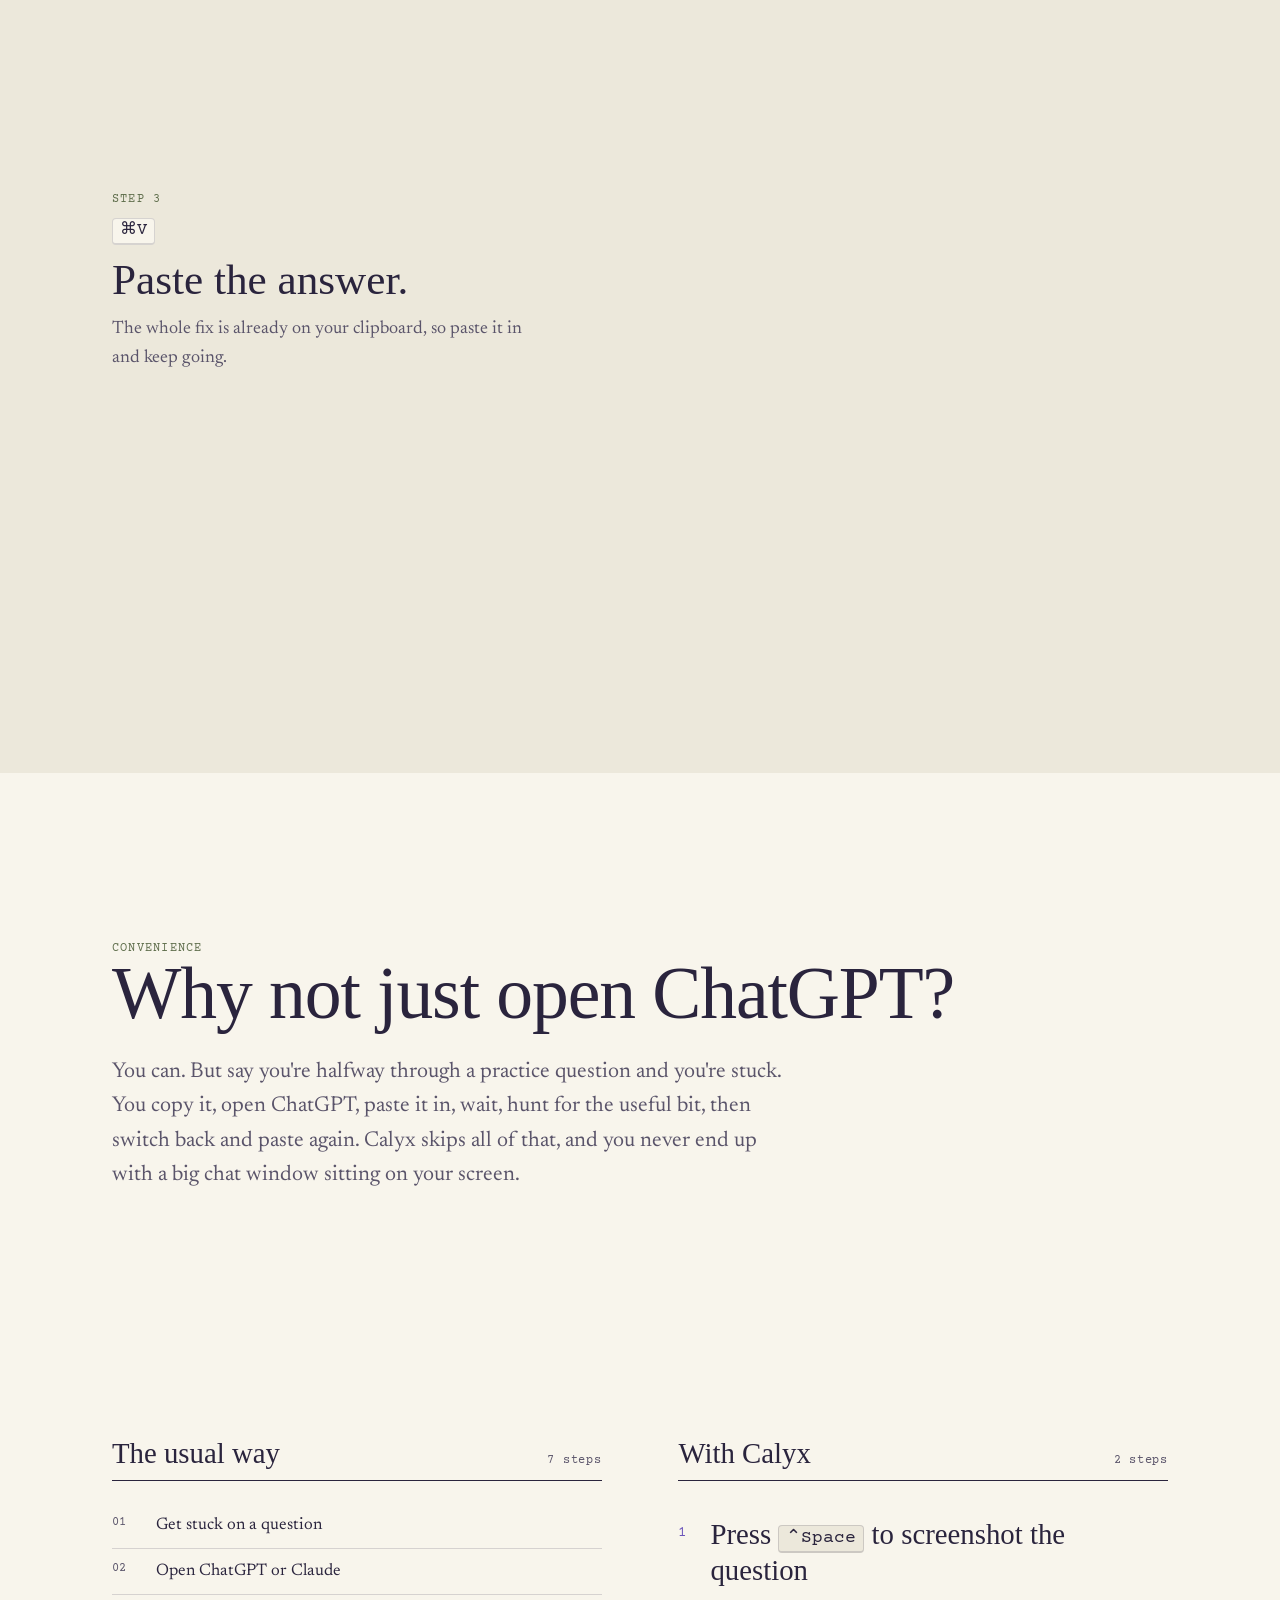
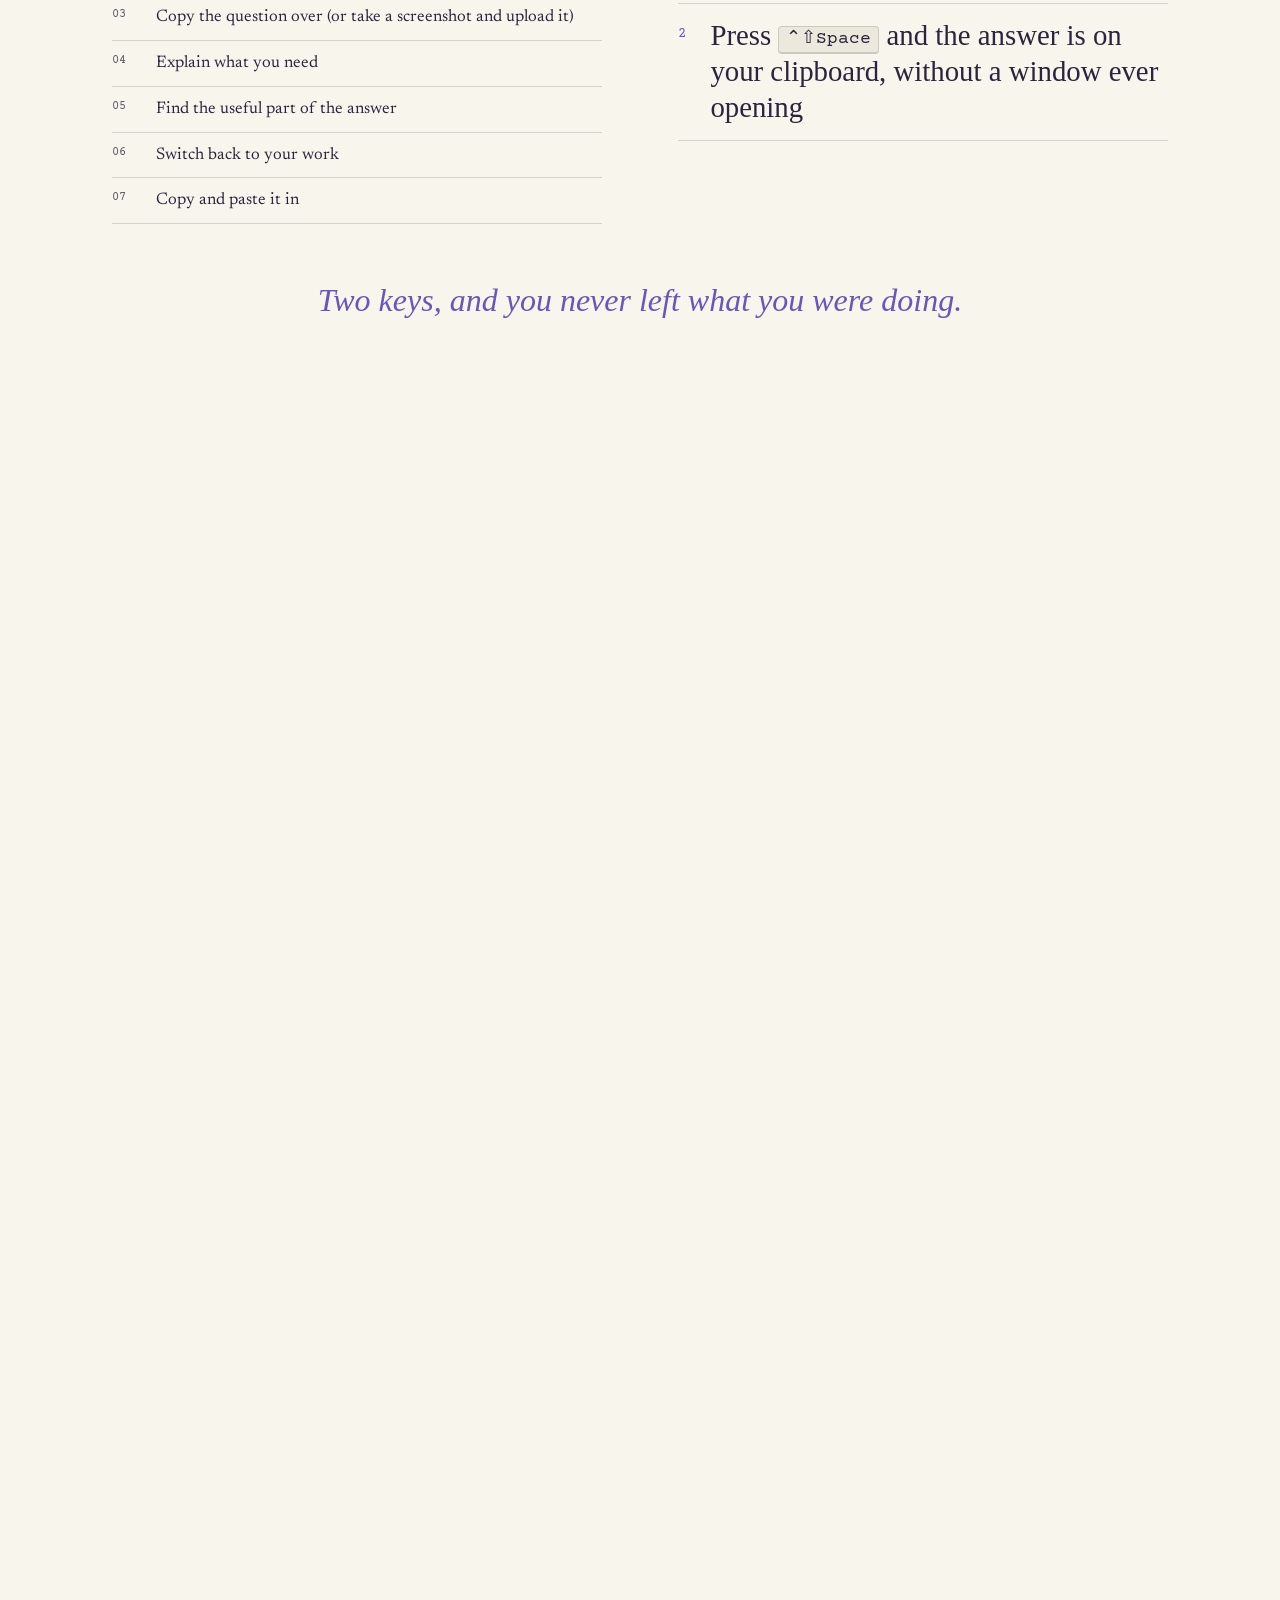
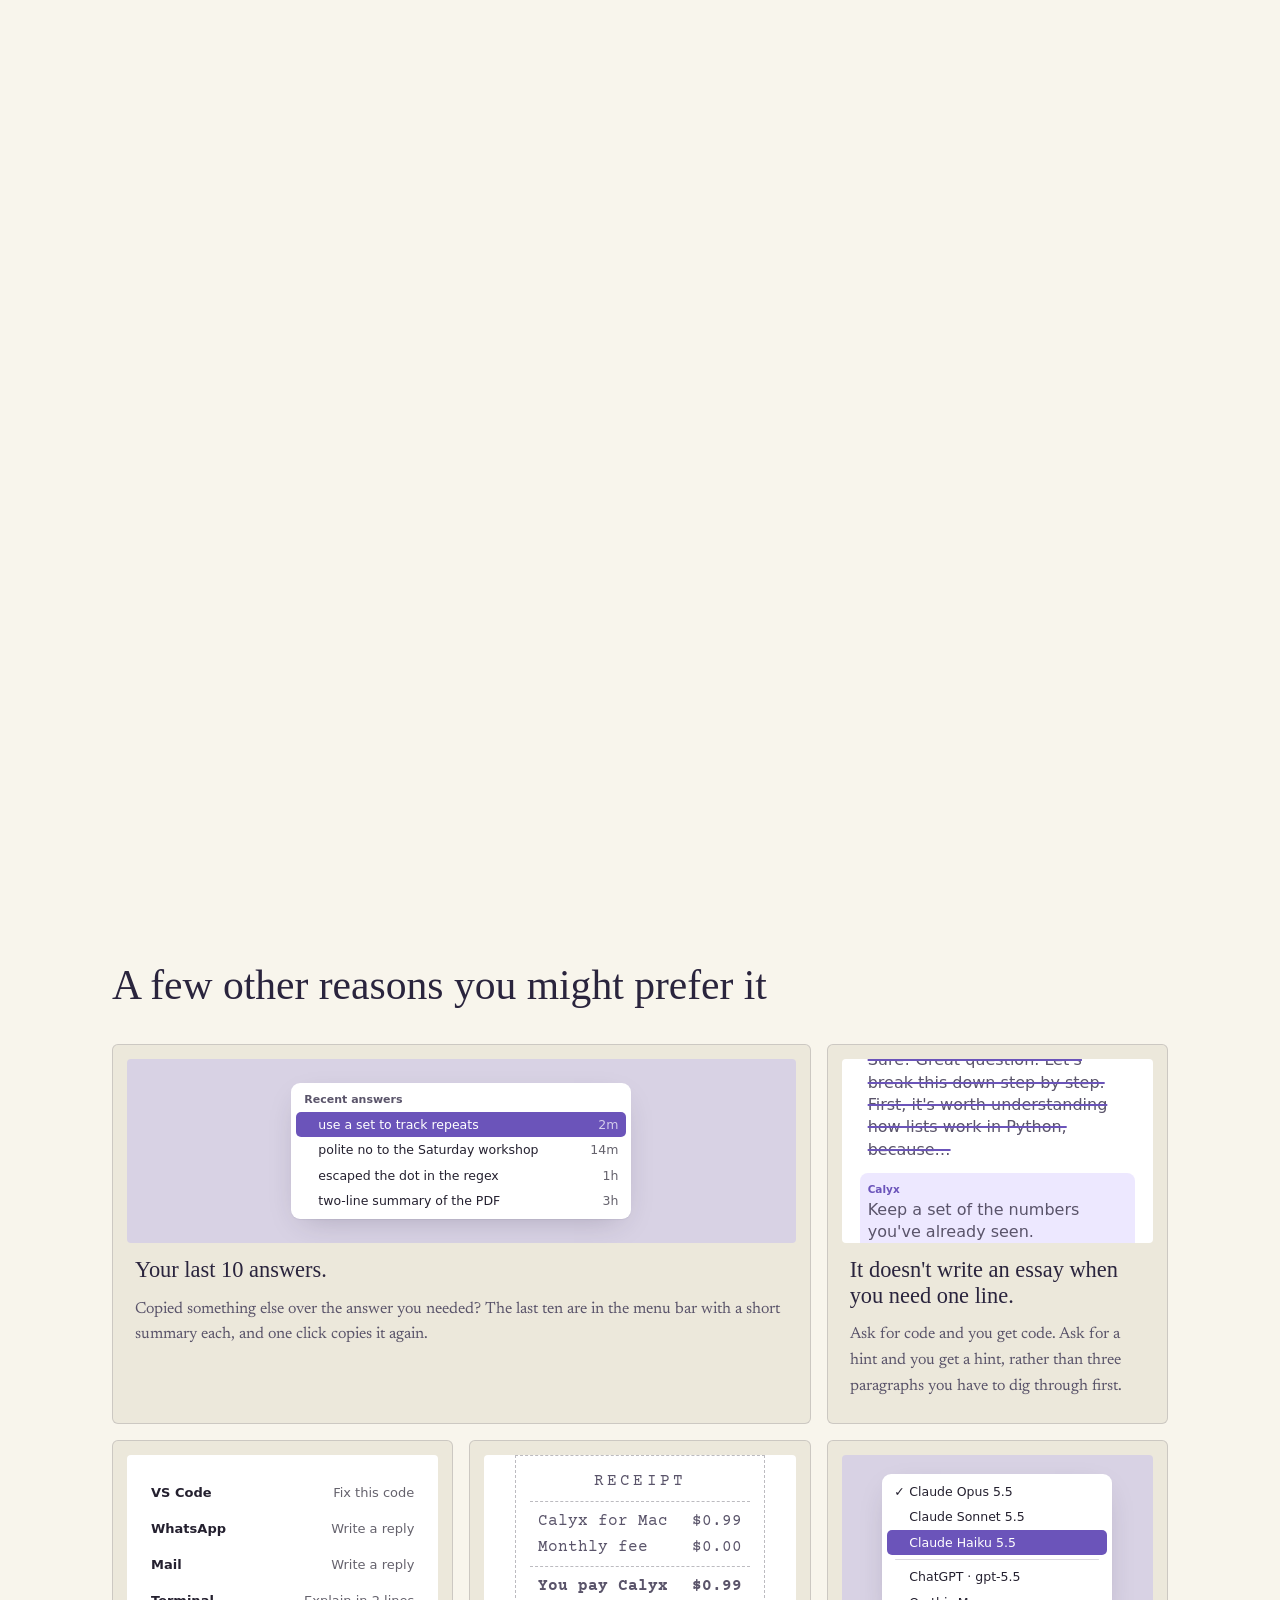
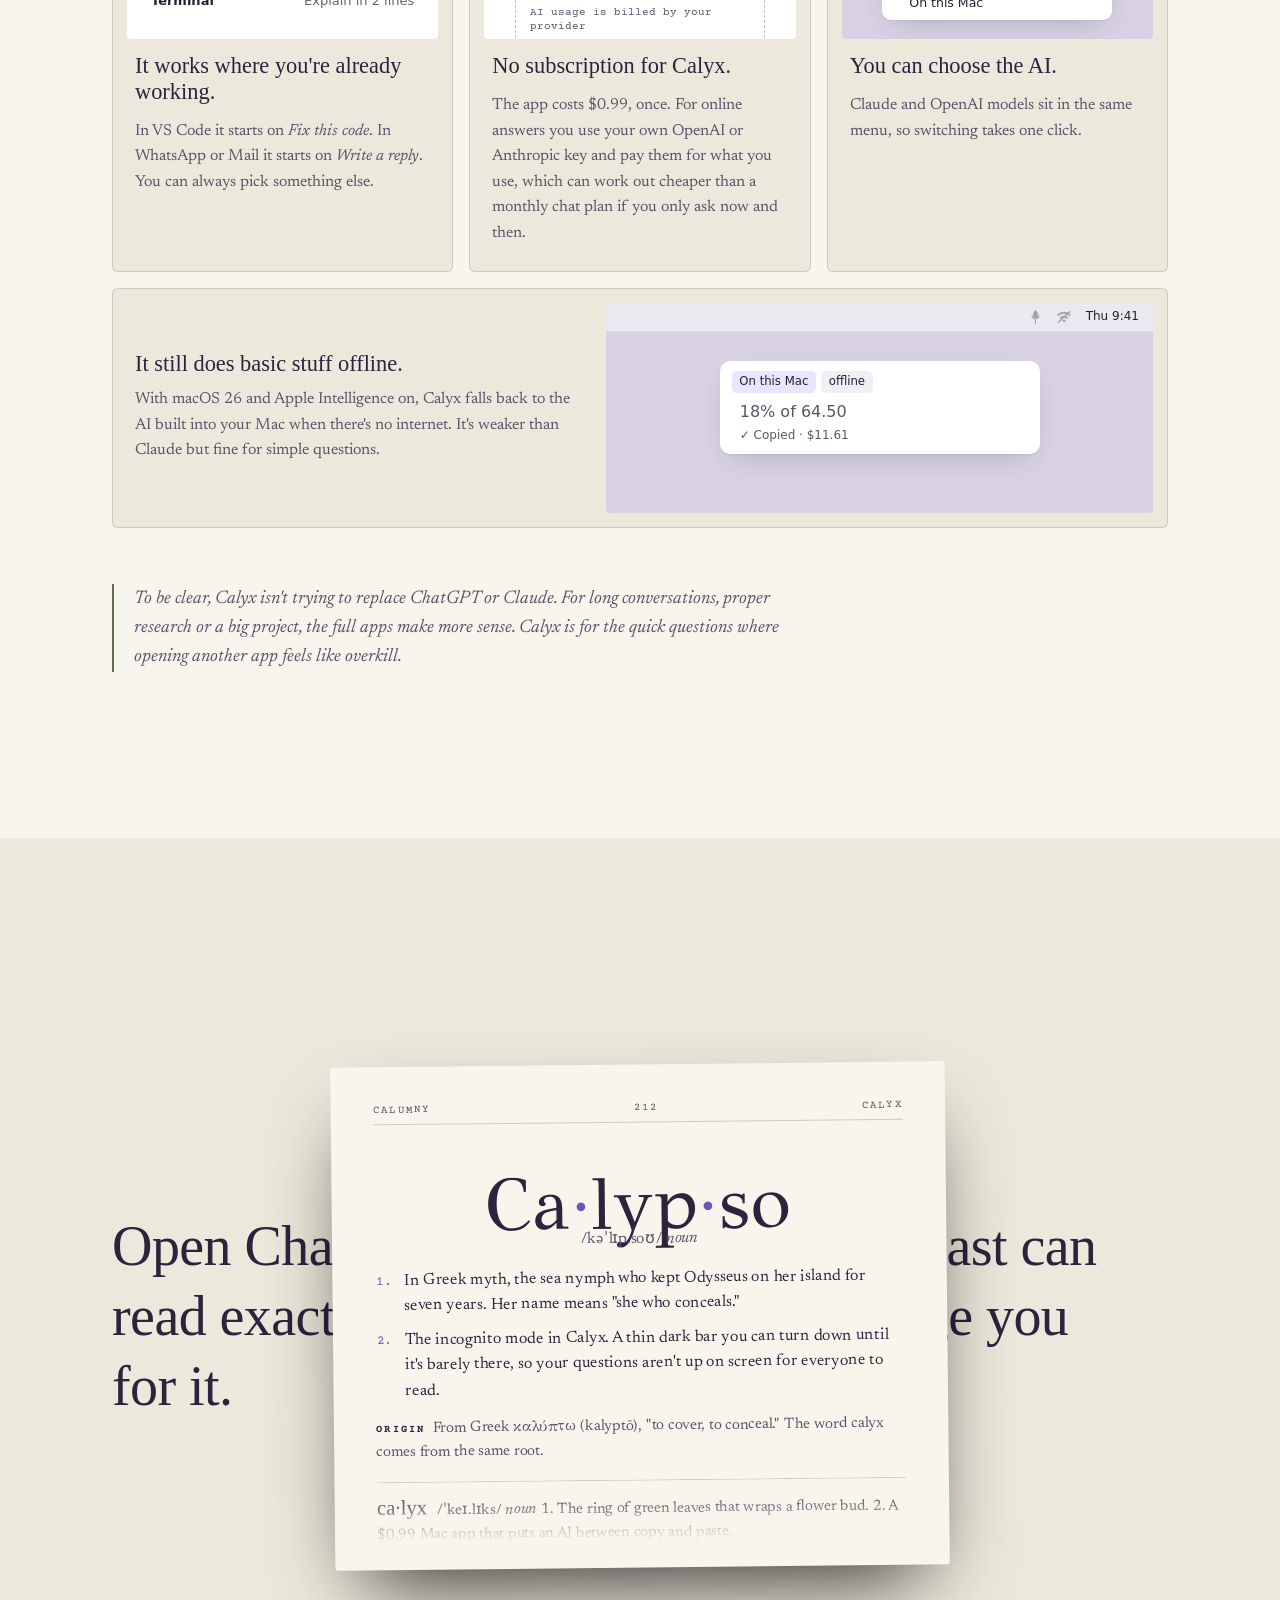
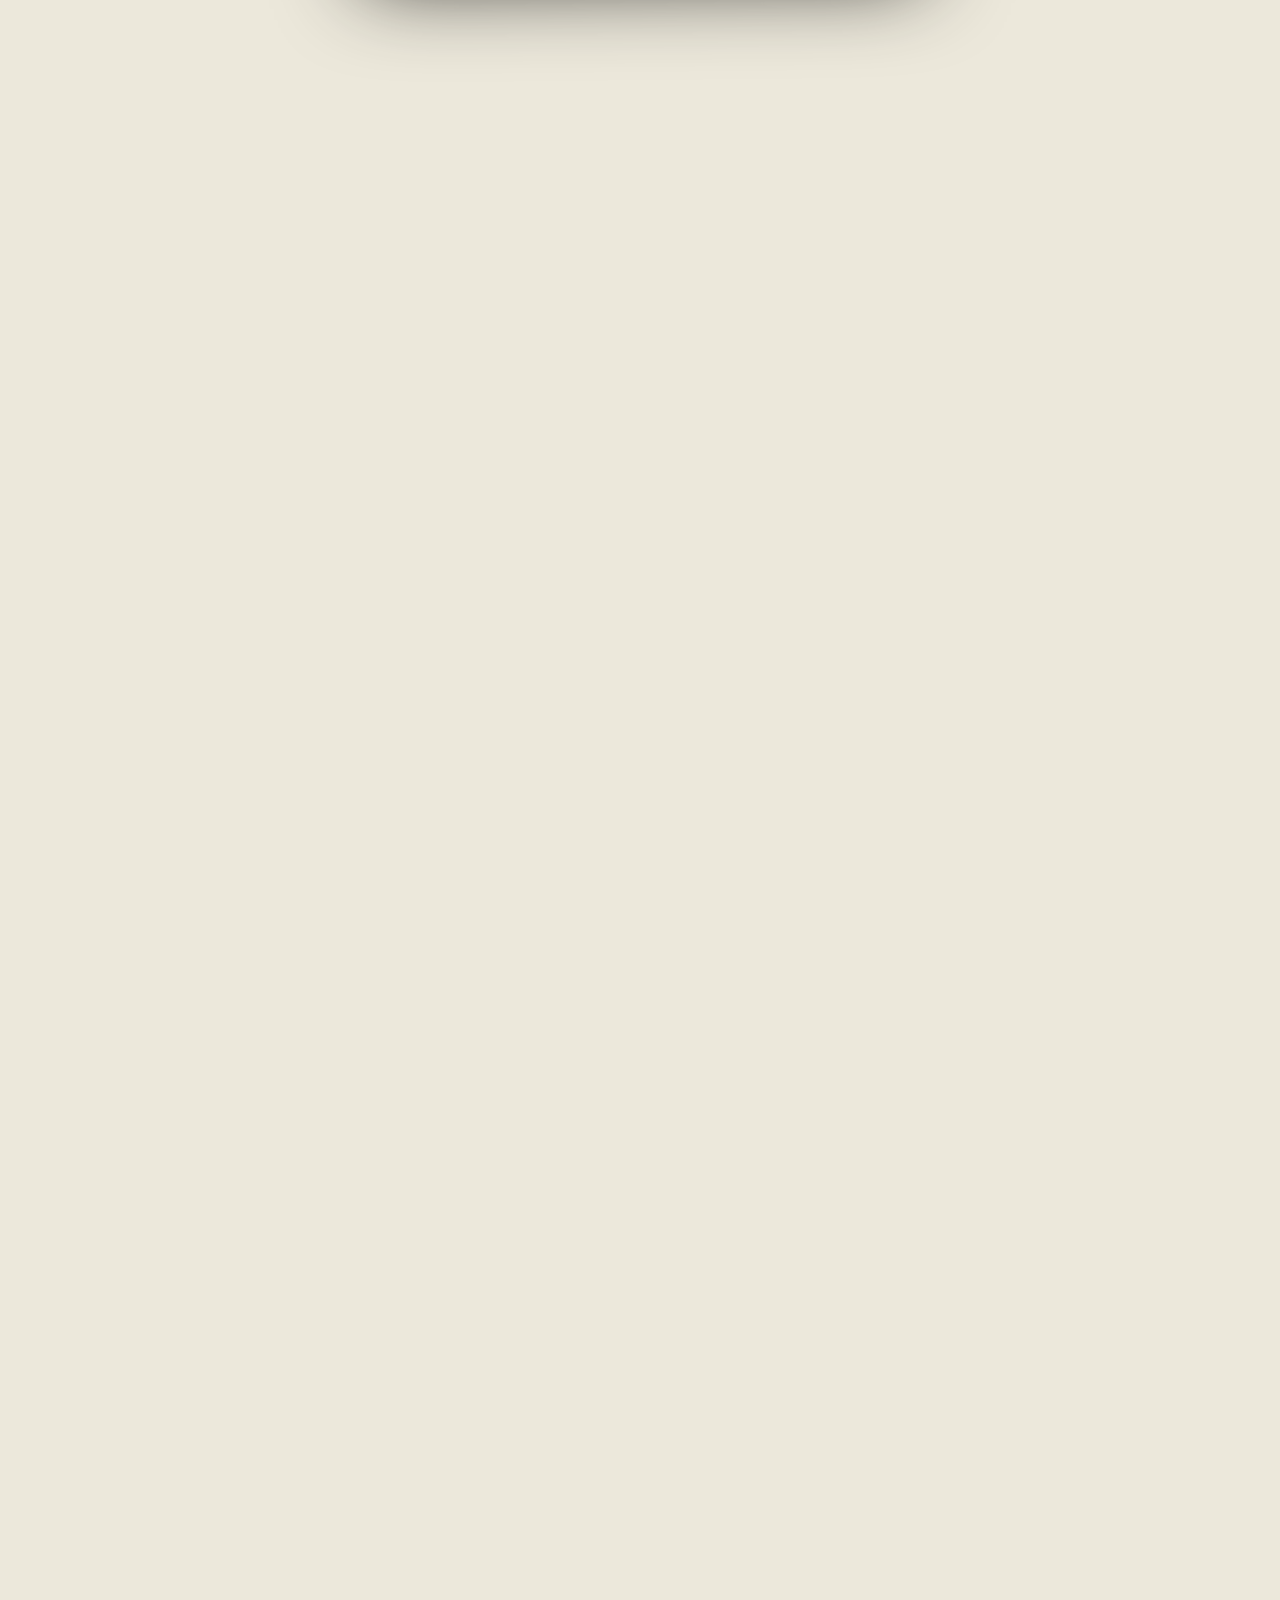
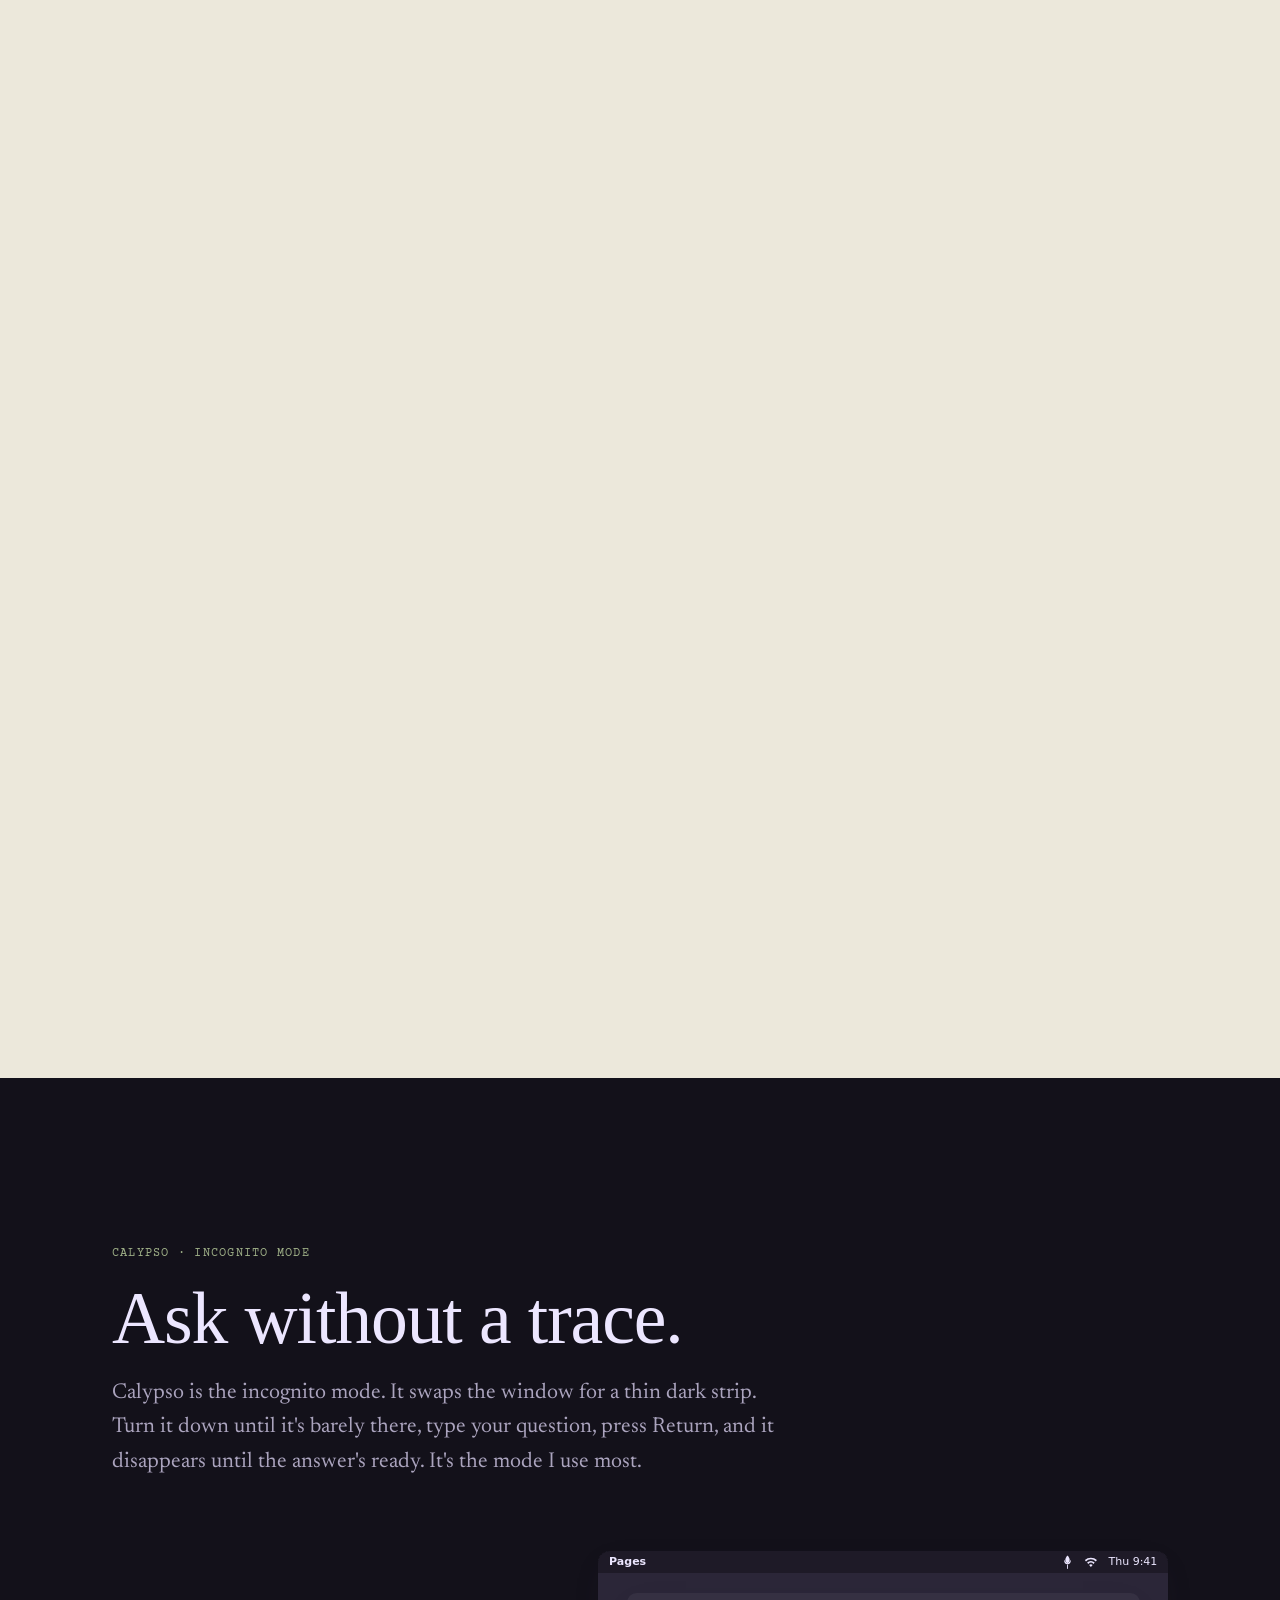
==== commit 02a210ec: "Show answers in the island instead of a corner pill The mockups now draw the app's island at the top" ====
--- a/index.html
+++ b/index.html
@@ -16,7 +16,7 @@
   <link rel="preconnect" href="https://fonts.gstatic.com" crossorigin>
   <link href="https://fonts.googleapis.com/css2?family=IM+Fell+English:ital@0;1&family=Newsreader:ital,opsz,wght@0,6..72,400;0,6..72,500;1,6..72,400&family=Courier+Prime:wght@400;700&display=swap" rel="stylesheet">
   <link href="https://fonts.googleapis.com/css2?family=GFS+Didot&text=%CE%BA%CE%B1%CE%BB%CF%8D%CF%80%CF%84%CF%89kalypt%C5%8DCso%C2%B7&display=swap" rel="stylesheet">
-  <link rel="stylesheet" href="styles.css?v=202610161619">
+  <link rel="stylesheet" href="styles.css?v=202610161638">
   <script>document.documentElement.classList.add("js");</script>
 </head>
 <body>
@@ -43,9 +43,10 @@
           <p class="eyebrow">Smart paste for your Mac · $0.99</p>
           <h1><span>Copy the question.</span> <em>Paste the answer.</em></h1>
           <p class="lede">Calyx is copy and paste with an AI in the middle. Grab what you're stuck on with <kbd>⌃Space</kbd>, press <kbd>⌃⇧Space</kbd>, and the answer lands wherever you were typing. In Calypso, its incognito mode, it barely shows up on screen while it works.</p>
-          <div class="demo" aria-label="Example: the Calypso bar">
-            <div class="demo-bar" id="demoBar"><span class="demo-text" id="demoText">why does this python loop skip the last item?</span><span class="caret" aria-hidden="true"></span></div>
-            <div class="demo-pill" id="demoPill"><span class="spin" aria-hidden="true"></span><span id="demoPillText">✓ Copied · range stops before the end</span></div>
+          <div class="demo" aria-label="Example: the Calypso bar, and the island at the top of the screen">
+            <div class="demo-edge" aria-hidden="true"></div>
+            <div class="qi on" id="demoIsl" aria-hidden="true"><span class="qi-ico" data-i="ok"><i></i><i></i><i></i></span><span class="qi-t">range stops before the end</span></div>
+            <div class="demo-bar" id="demoBar"><span class="demo-text" id="demoText">why does this python loop skip the last item?</span><span class="caret" aria-hidden="true"></span><span class="demo-tag" id="demoTag"></span></div>
           </div>
           <div class="cta">
             <a class="btn" data-buy href="#price">Get Calyx for $0.99</a>
@@ -146,7 +147,7 @@
                     </div>
                   </div>
                 </div>
-                <div class="corner"><span class="hc1">Screenshot 1</span><span class="hc2">✓ Copied · range stops before the end</span></div>
+                <div class="isl" data-s=""><div class="isl-body"><div class="isl-row"><span><i class="ic-cam"></i><i class="ic-bud"></i><i class="ic-ok"></i></span><span><b class="isl-n">1</b><span class="isl-bars"><i></i><i></i><i></i><i></i></span><span class="isl-cap">Copied</span></span></div><div class="isl-more"><div><p class="isl-msg">range stops before the end</p></div></div></div></div>
                 <div class="kc hw-keys"><span class="hk hk1">⌃ Space</span><span class="hk hk2">⌃ ⇧ Space</span><span class="hk hk3">⌘ V</span></div>
                 <div class="flash"></div>
               </div>
@@ -325,6 +326,12 @@
         <div class="story" data-steps>
           <div class="story-steps">
             <article class="story-step" data-step>
+              <p class="story-keys">Menu bar › Turn On Calypso</p>
+              <h3>Tucked away.</h3>
+              <p class="story-text">Switch it on from the menu bar, or type <i>/calypso</i>. The screen frosts over and a lilac flower opens in the middle, then folds shut into a bud as two green leaves close around it. The bud tucks up into a little black island at the top of the screen. That's the one loud bit. After that everything goes quiet, and the menu-bar icon turns into a pair of sunglasses so you know it's on.</p>
+              <p class="story-detail">Turning it off runs it backwards: the bud drops out of the island and opens up again. You can switch the animation off in Settings › Calypso.</p>
+            </article>
+            <article class="story-step" data-step>
               <p class="story-keys"><kbd>⌥Space</kbd></p>
               <h3>A strip instead of a window.</h3>
               <p class="story-text">A thin dark bar shows up over whatever you're doing. It has no buttons, no chat history and no shadow, only the words you type.</p>
@@ -332,19 +339,19 @@
             <article class="story-step" data-step>
               <p class="story-keys">Settings › Calypso</p>
               <h3>Turn it down to almost nothing.</h3>
-              <p class="story-text">You choose how see-through it is, anywhere from 5% to solid. Near the bottom of that range you can only just make it out.</p>
+              <p class="story-text">You choose how see-through it is, anywhere from 5% to solid, and the island goes just as faint. Near the bottom of that range you can only just make it out.</p>
               <p class="story-detail">It's discreet, not invisible. If you share or record your screen, people can still see it.</p>
             </article>
             <article class="story-step" data-step>
               <p class="story-keys"><kbd>Return</kbd></p>
               <h3>Press Return and it's gone.</h3>
-              <p class="story-text">The bar vanishes while Calyx works. A small mark in a corner of your screen spins, then shows a tick and a few words once the answer is on your clipboard.</p>
+              <p class="story-text">The bar vanishes while Calyx works. The island at the top of your screen says it's thinking, then shows a few words about the answer once it's on your clipboard.</p>
             </article>
           </div>
           <div class="story-stick">
             <div class="screen-frame">
-              <div class="screen inc-screen" data-step-screen data-active="1" aria-hidden="true">
-                <div class="mbar"><b>Pages</b><span class="mbar-right"><span class="mb-bud"></span><svg class="wifi" viewBox="0 0 16 12"><path d="M8 11.6 10 9.3a3 3 0 0 0-4 0Z"/><path d="M3.6 6.5a6.4 6.4 0 0 1 8.8 0l-1.3 1.5a4.4 4.4 0 0 0-6.2 0Z"/><path d="M1 3.6a10 10 0 0 1 14 0l-1.3 1.5a8 8 0 0 0-11.4 0Z"/></svg><span>Thu 9:41</span></span></div>
+              <div class="screen inc-screen" data-step-screen data-active="2" aria-hidden="true">
+                <div class="mbar"><b>Pages</b><span class="mbar-right"><span class="mb-bud"></span><span class="mb-sun"></span><svg class="wifi" viewBox="0 0 16 12"><path d="M8 11.6 10 9.3a3 3 0 0 0-4 0Z"/><path d="M3.6 6.5a6.4 6.4 0 0 1 8.8 0l-1.3 1.5a4.4 4.4 0 0 0-6.2 0Z"/><path d="M1 3.6a10 10 0 0 1 14 0l-1.3 1.5a8 8 0 0 0-11.4 0Z"/></svg><span>Thu 9:41</span></span></div>
                 <div class="win">
                   <div class="win-bar"><i></i><i></i><i></i><span>Q3 report draft</span></div>
                   <div class="win-body">
@@ -352,9 +359,40 @@
                     <div class="doc-lines inc-lines"><i></i><i></i><i></i><i></i><i></i><i></i><i></i><i></i></div>
                   </div>
                 </div>
-                <div class="ib inc-bar"><span>make this paragraph shorter<span class="inc-caret"></span></span><span class="ib-tag">+1 screenshot</span></div>
+                <div class="inc-pad"></div>
+                <div class="ib inc-bar"><span>make this paragraph shorter<span class="inc-caret"></span></span><span class="ib-tag">+1 file</span></div>
                 <div class="inc-vis"><span>Visibility</span><b><i></i></b><span class="inc-pct">15%</span></div>
-                <div class="corner"><span class="spin"></span><span class="inc-done">✓ Copied · cut it to two sentences</span></div>
+                <div class="qi"><span class="qi-ico" data-i="bud"><i></i><i></i><i></i></span><span class="qi-t">Calypso on</span></div>
+                <div class="curtain">
+                  <svg class="bloom" viewBox="-120 -120 240 240">
+                    <defs>
+                      <linearGradient id="blOuter" x1="0" y1="0" x2="0" y2="1"><stop offset="0" stop-color="#F8EEFF"/><stop offset=".5" stop-color="#C4B3FC"/><stop offset="1" stop-color="#8C66F2"/></linearGradient>
+                      <linearGradient id="blInner" x1="0" y1="0" x2="0" y2="1"><stop offset="0" stop-color="#FFFFFF"/><stop offset=".5" stop-color="#E8D6FF"/><stop offset="1" stop-color="#B08CFA"/></linearGradient>
+                      <linearGradient id="blCalyx" x1="0" y1="0" x2="0" y2="1"><stop offset="0" stop-color="#8CC2A8"/><stop offset="1" stop-color="#3D7361"/></linearGradient>
+                      <radialGradient id="blHeart" r=".6"><stop offset="0" stop-color="#FFFFFF"/><stop offset="1" stop-color="#FFDB8C"/></radialGradient>
+                      <path id="blP1" d="M0 0C-40.8-42-25.2-98 0-100C25.2-98 40.8-42 0 0Z"/>
+                      <path id="blP2" d="M0 0C-32.6-32.8-20.2-76.4 0-78C20.2-76.4 32.6-32.8 0 0Z"/>
+                      <path id="blP3" d="M0 0C-25.8-27.7-16-64.7 0-66C16-64.7 25.8-27.7 0 0Z"/>
+                    </defs>
+                    <g class="bl-spin" stroke="rgba(255,255,255,.35)" stroke-width=".8">
+                      <use href="#blP3" class="bl-leaf" fill="url(#blCalyx)" style="--bud: -36deg; --bloom: -146deg"/>
+                      <use href="#blP3" class="bl-leaf" fill="url(#blCalyx)" style="--bud: 36deg; --bloom: 146deg"/>
+                      <use href="#blP1" fill="url(#blOuter)" style="--bud: -20deg; --bloom: -150deg"/>
+                      <use href="#blP1" fill="url(#blOuter)" style="--bud: -12deg; --bloom: -90deg"/>
+                      <use href="#blP1" fill="url(#blOuter)" style="--bud: -4deg; --bloom: -30deg"/>
+                      <use href="#blP1" fill="url(#blOuter)" style="--bud: 4deg; --bloom: 30deg"/>
+                      <use href="#blP1" fill="url(#blOuter)" style="--bud: 12deg; --bloom: 90deg"/>
+                      <use href="#blP1" fill="url(#blOuter)" style="--bud: 20deg; --bloom: 150deg"/>
+                      <use href="#blP2" fill="url(#blInner)" style="--bud: -12deg; --bloom: -144deg"/>
+                      <use href="#blP2" fill="url(#blInner)" style="--bud: -6deg; --bloom: -72deg"/>
+                      <use href="#blP2" fill="url(#blInner)" style="--bud: 0deg; --bloom: 0deg"/>
+                      <use href="#blP2" fill="url(#blInner)" style="--bud: 6deg; --bloom: 72deg"/>
+                      <use href="#blP2" fill="url(#blInner)" style="--bud: 12deg; --bloom: 144deg"/>
+                      <circle class="bl-heart" r="11" fill="url(#blHeart)" stroke="none"/>
+                    </g>
+                  </svg>
+                  <span class="bloom-cap">Calypso</span>
+                </div>
               </div>
             </div>
           </div>
@@ -374,7 +412,7 @@
           <ol class="uses-list" data-reveal-group>
             <li class="use">
               <button class="use-tab" type="button" data-scene="quiz" aria-pressed="true"><span class="use-num">1</span>You're stuck on a practice quiz question</button>
-              <p class="use-cap">You're halfway through a practice quiz and one question has you stuck. Press <kbd>⌃Space</kbd> to screenshot it, then <kbd>⌃⇧Space</kbd>, and the answer shows up in the corner of your screen, like <i>B · binary search</i>. You don't type anything, and the full explanation is on your clipboard if you want it.</p>
+              <p class="use-cap">You're halfway through a practice quiz and one question has you stuck. Press <kbd>⌃Space</kbd> to screenshot it, then <kbd>⌃⇧Space</kbd>, and the answer shows up in a little black island at the top of your screen, like <i>B · binary search</i>. You don't type anything, and the full explanation is on your clipboard if you want it.</p>
             </li>
             <li class="use">
               <button class="use-tab" type="button" data-scene="code" aria-pressed="false"><span class="use-num">2</span>A coding exercise and a blank editor</button>
@@ -450,7 +488,7 @@
                 </div>
               </div>
 
-              <div class="corner"><span class="spin"></span><span class="corner-t"></span></div>
+              <div class="isl" data-s=""><div class="isl-body"><div class="isl-row"><span><i class="ic-cam"></i><i class="ic-bud"></i><i class="ic-ok"></i></span><span><b class="isl-n">1</b><span class="isl-bars"><i></i><i></i><i></i><i></i></span><span class="isl-cap">Copied</span></span></div><div class="isl-more"><div><p class="isl-msg"></p></div></div></div></div>
               <div class="kc"></div>
               <div class="flash"></div>
             </div>
@@ -463,7 +501,7 @@
     <section class="more" aria-labelledby="more-title">
       <div class="wrap center">
         <h2 class="title" id="more-title" data-reveal>That's the main stuff.</h2>
-        <p class="lead" data-reveal>There's more in there, like the four layouts, context files you can attach once, and shortcuts you can change.</p>
+        <p class="lead" data-reveal>There's more in there, like slash commands, a running total of what you've spent, context files you can attach once, and shortcuts you can change.</p>
         <a class="btn" href="features.html" data-reveal>See all features</a>
       </div>
     </section>
@@ -532,6 +570,6 @@
     </div>
   </footer>
 
-  <script src="main.js?v=202610161619"></script>
+  <script src="main.js?v=202610161638"></script>
 </body>
 </html>
--- a/styles.css
+++ b/styles.css
@@ -170,9 +170,13 @@
 .lede { font-size: 1.25rem; max-width: 33rem; color: var(--ink-2); text-wrap: pretty; }
 .cta { display: grid; gap: 12px; justify-items: start; margin-top: 4px; }
 
-/* The Incognito demo: a faint black bar that types, vanishes, and reports back. */
+/* The Calypso demo: a faint black bar types a question and vanishes, then the quiet island hanging
+   from the top edge of the screen (the hairline) says it's thinking and gives a few words back. */
 .demo { position: relative; max-width: 420px; height: 92px; }
+.demo-edge { position: absolute; inset: 0 0 auto; height: 1px; background: linear-gradient(90deg, transparent, var(--rule) 20%, var(--rule) 80%, transparent); }
+.demo .qi { top: 1px; font-size: 13px; }
 .demo-bar {
+  position: absolute; inset: auto 0 0;
   display: flex; align-items: center;
   height: 44px;
   padding: 0 14px;
@@ -185,23 +189,123 @@
 }
 .demo-text { white-space: pre; overflow: hidden; text-overflow: ellipsis; }
 .caret { flex: none; width: 1.5px; height: 18px; margin-left: 1px; background: rgba(255, 255, 255, .72); animation: blink 1s steps(1) infinite; }
+.demo-tag { flex: none; margin-left: auto; padding-left: 12px; font-size: 12px; color: rgba(255, 255, 255, .4); }
 .demo-bar.gone { opacity: 0; transform: translateY(-4px); }
-.demo-pill {
-  position: absolute; right: 0; bottom: 0;
-  display: inline-flex; align-items: center; gap: 8px;
-  max-width: 100%;
-  padding: 7px 11px;
+
+/* The quiet island: what the island becomes in Calypso (with its animations on Minimal, the
+   default). A small black tab at the top of the screen with one line of text, and no colour, glow
+   or bounce. Flat along the top edge with little concave shoulders, like the notch. */
+.qi {
+  --sh: .42em;
+  position: absolute; top: 0; left: 50%; z-index: 3;
+  display: flex; align-items: center; gap: .55em;
+  max-width: calc(100% - 2 * var(--sh));
+  padding: .38em 1em .5em;
+  border-radius: 0 0 .9em .9em;
   background: var(--hud);
-  color: rgba(255, 255, 255, .8);
-  box-shadow: inset 0 0 0 1px var(--hud-edge);
-  font: 12px/1.2 var(--ui);
-  border-radius: 999px;
+  box-shadow: inset 1px 0 var(--hud-edge), inset -1px 0 var(--hud-edge), inset 0 -1px var(--hud-edge);
+  color: rgba(255, 255, 255, .85);
+  font: 500 .9em/1.25 var(--ui);
+  white-space: nowrap;
+  translate: -50% 0;
+  opacity: 0; transition: opacity .18s ease-out;
+  pointer-events: none;
+}
+.qi.on { opacity: var(--vis, 1); }
+.qi::before, .qi::after { content: ""; position: absolute; top: 0; width: var(--sh); height: var(--sh); }
+.qi::before { right: 100%; background: radial-gradient(circle at 0 100%, transparent calc(var(--sh) - .5px), var(--hud) var(--sh)); }
+.qi::after { left: 100%; background: radial-gradient(circle at 100% 100%, transparent calc(var(--sh) - .5px), var(--hud) var(--sh)); }
+.qi-t { overflow: hidden; text-overflow: ellipsis; }
+.qi.swap > * { animation: qi-swap .18s ease-out; }
+@keyframes qi-swap { from { opacity: 0; } }
+/* Its one small symbol: a tick, three dots taking turns while it thinks, the bud, a camera. */
+.qi-ico { flex: none; display: flex; align-items: center; justify-content: space-between; width: .85em; height: .85em; color: rgba(255, 255, 255, .55); }
+.qi-ico::before { content: ""; flex: 1; align-self: stretch; background: currentColor; -webkit-mask: var(--m) center / contain no-repeat; mask: var(--m) center / contain no-repeat; }
+.qi-ico i { display: none; width: .2em; height: .2em; border-radius: 50%; background: currentColor; animation: qi-dot 1s infinite; }
+.qi-ico i:nth-child(2) { animation-delay: .2s; }
+.qi-ico i:nth-child(3) { animation-delay: .4s; }
+.qi-ico[data-i="dots"] { width: .95em; }
+.qi-ico[data-i="dots"]::before { display: none; }
+.qi-ico[data-i="dots"] i { display: block; }
+.qi-ico[data-i="cam"] { width: 1em; }
+@keyframes qi-dot { 0%, 70%, 100% { opacity: .3; } 35% { opacity: 1; } }
+/* The menu-bar bud turns into sunglasses while Calypso is on. */
+.mb-sun { display: none; flex: none; width: 1.6em; height: 1em; background: currentColor; }
+/* The symbols, drawn once and used as masks. */
+.qi-ico[data-i="ok"], .ic-ok::after { --m: url("data:image/svg+xml,<svg xmlns='http://www.w3.org/2000/svg' viewBox='0 0 16 16'><path d='M2.8 8.7 6.3 12 13.2 4.4' fill='none' stroke='black' stroke-width='2.5' stroke-linecap='round' stroke-linejoin='round'/></svg>"); }
+.mb-sun { --m: url("data:image/svg+xml,<svg xmlns='http://www.w3.org/2000/svg' viewBox='0 0 32 14'><rect x='.5' y='1.4' width='31' height='2' rx='1'/><path d='M2.3 2.8h11.4c.5 4.6-1.4 9.6-5.9 9.7-4.3.1-6-3.9-5.5-9.7zM29.7 2.8H18.3c-.5 4.6 1.4 9.6 5.9 9.7 4.3.1 6-3.9 5.5-9.7z'/></svg>"); }
+.qi-ico[data-i="bud"] { --m: url("assets/bud-glyph.svg"); }
+.qi-ico[data-i="cam"], .ic-cam { --m: url("data:image/svg+xml,<svg xmlns='http://www.w3.org/2000/svg' viewBox='0 0 20 16'><path fill-rule='evenodd' d='M6.2 3.2 7.3 1.5c.3-.4.7-.6 1.2-.6h3c.5 0 .9.2 1.2.6l1.1 1.7h2.8A2.4 2.4 0 0 1 19 5.6v7a2.4 2.4 0 0 1-2.4 2.4H3.4A2.4 2.4 0 0 1 1 12.6v-7a2.4 2.4 0 0 1 2.4-2.4zM10 5.5a3.5 3.5 0 1 0 0 7 3.5 3.5 0 0 0 0-7z'/></svg>"); }
+.mb-sun, .ic-cam, .ic-ok::after { -webkit-mask: var(--m) center / contain no-repeat; mask: var(--m) center / contain no-repeat; }
+
+/* The island: Calyx's black pseudo Dynamic Island, hanging from the top edge of the screen. It
+   morphs between a screenshot count, a thinking animation with a slowly turning colour rim, and a
+   few words about the answer, then folds away. Sizes follow the app at the mockups' scale, where
+   its 30pt top row is 2.25em. main.js sets data-s to "", "shot", "work" or "done". */
+@property --isl-a { syntax: "<angle>"; inherits: false; initial-value: 0deg; }
+.isl {
+  --spring: cubic-bezier(.3, 1.4, .5, 1);
+  position: absolute; top: 0; left: 50%; z-index: 3;
+  width: 9.6em; max-width: 94%;
+  translate: -50% 0; scale: .8; transform-origin: 50% 0;
   opacity: 0;
-  transition: opacity .3s;
-}
-.demo-pill.show { opacity: 1; }
-.demo-pill .spin { display: none; }
-.demo-pill.working .spin { display: inline-block; }
+  color: #fff; font-weight: 500;
+  transition: width .56s var(--spring), scale .56s var(--spring), opacity .3s;
+  pointer-events: none;
+}
+.isl[data-s="shot"], .isl[data-s="work"] { width: 14.7em; }
+.isl[data-s="done"] { width: 29.4em; }
+.isl[data-s="shot"], .isl[data-s="work"], .isl[data-s="done"] { opacity: 1; scale: 1; }
+.isl-body {
+  position: relative;
+  background: #000;
+  border-radius: 0 0 1.125em 1.125em;
+  box-shadow: 0 .45em 1.2em rgba(0, 0, 0, .32), inset 1px 0 var(--hud-edge), inset -1px 0 var(--hud-edge), inset 0 -1px var(--hud-edge);
+  transition: border-radius .56s var(--spring);
+}
+.isl[data-s="done"] .isl-body { border-radius: 0 0 1.95em 1.95em; }
+.isl-body::before, .isl-body::after { content: ""; position: absolute; top: 0; width: .53em; height: .53em; }
+.isl-body::before { right: 100%; background: radial-gradient(circle at 0 100%, transparent calc(.53em - .5px), #000 .53em); }
+.isl-body::after { left: 100%; background: radial-gradient(circle at 100% 100%, transparent calc(.53em - .5px), #000 .53em); }
+/* The top row: what's happening on the left, a count, the thinking bars or a caption on the right. */
+.isl-row { display: flex; align-items: center; justify-content: space-between; height: 2.25em; padding: 0 1.2em; }
+.isl-row > span { display: flex; align-items: center; }
+.isl-row > span > * { display: none; animation: isl-swap .45s var(--ease); }
+.isl[data-s="shot"] :is(.ic-cam, .isl-n), .isl[data-s="work"] .ic-bud, .isl[data-s="done"] :is(.ic-ok, .isl-cap) { display: block; }
+.isl[data-s="work"] .isl-bars { display: flex; }
+@keyframes isl-swap { from { opacity: 0; filter: blur(4px); scale: .7; } }
+.ic-cam { width: 1.15em; height: .95em; background: #fff; }
+.ic-bud { width: .95em; height: 1.2em; background: linear-gradient(#A78BFA, #F0ABFC); -webkit-mask: url("assets/bud-glyph.svg") center / contain no-repeat; mask: url("assets/bud-glyph.svg") center / contain no-repeat; }
+.isl[data-s="work"] .ic-bud { animation: isl-swap .45s var(--ease), isl-pulse 1.5s ease-in-out .45s infinite; }
+@keyframes isl-pulse { 50% { opacity: .45; } }
+.ic-ok { position: relative; width: 1.1em; height: 1.1em; border-radius: 50%; background: #30D158; }
+.ic-ok::after { content: ""; position: absolute; inset: 24%; background: #fff; }
+.isl-n { min-width: 1.67em; height: 1.67em; padding: 0 .35em; border-radius: .84em; background: #8E7BFF; font: 700 .9em/1.67em ui-rounded, var(--ui); text-align: center; }
+.isl-bars { align-items: center; gap: .19em; height: 1.2em; }
+.isl-bars i { width: .225em; height: .375em; border-radius: .2em; background: #A78BFA; animation: isl-wave .36s ease-in-out infinite alternate; }
+.isl-bars i:nth-child(2) { animation-delay: -.22s; }
+.isl-bars i:nth-child(3) { animation-delay: -.43s; }
+.isl-bars i:nth-child(4) { animation-delay: -.65s; }
+@keyframes isl-wave { to { height: 1.125em; } }
+.isl-cap { font-size: .86em; font-weight: 600; color: rgba(255, 255, 255, .55); }
+/* Below the row, once there's an answer: a few words about it. */
+.isl-more { display: grid; grid-template-rows: 0fr; transition: grid-template-rows .5s var(--ease); }
+.isl[data-s="done"] .isl-more { grid-template-rows: 1fr; }
+.isl-more > div { min-height: 0; overflow: hidden; }
+.isl-msg { padding: .1em 1.5em 1.1em; text-align: center; font-size: 1.01em; line-height: 1.3; color: rgba(255, 255, 255, .94); text-wrap: balance; }
+/* While it thinks, a colour rim turns slowly around it: a crisp line and a soft glow. */
+.isl::before, .isl::after {
+  content: ""; position: absolute; inset: 0; pointer-events: none;
+  border-radius: 0 0 1.125em 1.125em;
+  background: conic-gradient(from var(--isl-a), #A78BFA, #F0ABFC, #7DD3FC, #A78BFA);
+  opacity: 0; transition: opacity .4s;
+}
+.isl::before { z-index: -1; filter: blur(.5em); }
+.isl::after { z-index: 1; padding: 1.4px; -webkit-mask: linear-gradient(#000 0 0) content-box, linear-gradient(#000 0 0); -webkit-mask-composite: xor; mask-composite: exclude; }
+.isl[data-s="work"]::before { opacity: .55; animation: isl-turn 3s linear infinite; }
+.isl[data-s="work"]::after { opacity: 1; animation: isl-turn 3s linear infinite; }
+@keyframes isl-turn { to { --isl-a: 360deg; } }
+
 .spin {
   flex: none;
   width: 12px; height: 12px;
@@ -444,19 +548,7 @@
 }
 .ib-tag { opacity: .55; font-size: .85em; white-space: nowrap; }
 
-/* Screen-wide bits: the corner indicator, the key being pressed, the screenshot flash. */
-.corner {
-  position: absolute; right: 1em; bottom: 1em; z-index: 3; max-width: 64%;
-  display: flex; align-items: center; gap: .5em;
-  padding: .45em .8em; border-radius: 1em;
-  background: var(--hud); color: rgba(255, 255, 255, .85);
-  box-shadow: inset 0 0 0 1px var(--hud-edge);
-  font-size: .85em;
-  opacity: 0; transform: translateY(.3em); transition: opacity .25s, transform .25s;
-}
-.corner.show { opacity: 1; transform: none; }
-.corner .spin { display: none; width: 1em; height: 1em; }
-.corner.working .spin { display: inline-block; }
+/* Screen-wide bits: the key being pressed and the screenshot flash. (The island is further up.) */
 .kc {
   position: absolute; left: 50%; bottom: 22%; z-index: 4;
   padding: .35em .7em; border-radius: .35em;
@@ -491,12 +583,9 @@
 .code b { display: inline-block; width: 2.2em; font-weight: 400; color: var(--ink-2); opacity: .6; }
 .code em { font-style: normal; color: var(--sage); }
 .code .now { display: none; }
-/* Step 1 flashes a screenshot, step 2 sends it, step 3 pastes the fix.
-   The key for the current step sits at the bottom of the screen. */
+/* Step 1 flashes a screenshot, step 2 sends it, step 3 pastes the fix. The island follows along
+   (main.js), and the key for the current step sits at the bottom of the screen. */
 .how-screen[data-active="1"] .flash { animation: flash .5s ease-out; }
-.how-screen .corner span { display: none; }
-.how-screen[data-active="1"] .corner, .how-screen.s2 .corner { opacity: 1; transform: none; }
-.how-screen[data-active="1"] .hc1, .how-screen.s2 .hc2 { display: inline; }
 .how-screen .hw-keys { bottom: 1.2em; left: 1.4em; transform: none; opacity: 1; font-size: 1.5em; }
 .hk { display: none; animation: keyin .4s var(--ease); }
 .how-screen[data-active="1"] .hk1, .how-screen[data-active="2"] .hk2, .how-screen[data-active="3"] .hk3 { display: inline; }
@@ -603,28 +692,92 @@
 .inc .story-keys kbd { font-size: 1rem; }
 .inc-h { padding: 1.2em 1.8em 0; font-size: 1.3em; font-weight: 700; }
 .inc-lines { position: static; padding: .9em 1.8em; }
-.inc-screen .inc-bar { top: 42%; transition: opacity .6s var(--ease); }
+/* Step 1 turns Calypso on, step 2 brings up the bar, step 3 turns it down, step 4 sends it. */
+.inc-screen .inc-bar { top: 42%; opacity: 0; transition: opacity .6s var(--ease); }
 .inc-caret { display: inline-block; width: 1.5px; height: 1.05em; margin-left: 1px; vertical-align: -.15em; background: currentColor; animation: blink 1s steps(1) infinite; }
-.inc-screen[data-active="1"] .inc-bar { opacity: .95; }
-.inc-screen[data-active="2"] .inc-bar { opacity: .2; }
-.inc-screen[data-active="3"] .inc-bar { opacity: 0; }
+.inc-screen[data-active="2"] .inc-bar { opacity: .95; }
+.inc-screen[data-active="3"] .inc-bar { opacity: .2; }
+.inc-screen .qi { --vis: .8; }
+.inc-screen.cal .mb-bud, .lay-screen[data-active="1"] .mb-bud { display: none; }
+.inc-screen.cal .mb-sun, .lay-screen[data-active="1"] .mb-sun { display: inline-block; }
+/* Step 3: the page behind softens and a clean patch sits under the bar and the slider, so the bar
+   reads as faint rather than as text showing through it. The slider card lines up under the bar. */
+.inc-screen .win-body { transition: filter .6s var(--ease), opacity .6s var(--ease); }
+.inc-screen[data-active="3"] .win-body { filter: blur(1.5px); opacity: .4; }
+.inc-pad {
+  position: absolute; left: 50%; top: calc(42% - .9em); translate: -50% 0; z-index: 2;
+  width: calc(min(25em, 82%) + 2em); height: 7.3em;
+  border-radius: 1em; background: var(--win); box-shadow: 0 0 1em .7em var(--win);
+  opacity: 0; transition: opacity .6s var(--ease);
+}
+.inc-screen[data-active="3"] .inc-pad { opacity: 1; }
 .inc-vis {
-  position: absolute; left: 50%; top: calc(42% + 3.8em); translate: -50% 0; z-index: 2;
-  display: flex; align-items: center; gap: .7em; width: min(18em, 70%);
-  padding: .45em .8em; border-radius: .5em; background: var(--win); box-shadow: var(--shadow);
+  position: absolute; left: 50%; top: calc(42% + 4.5em); translate: -50% 0; z-index: 2;
+  display: flex; align-items: center; gap: .7em; width: min(31.25em, 82%);
+  padding: .45em .9em; border-radius: .6em; background: var(--win-2); box-shadow: var(--shadow);
   font-size: .8em; color: var(--ink-2);
   opacity: 0; transition: opacity .4s;
 }
 .inc-vis b { position: relative; flex: 1; height: 3px; border-radius: 2px; background: var(--rule); }
 .inc-vis i { position: absolute; top: 50%; left: 90%; width: 1em; height: 1em; border-radius: 50%; background: var(--ink); translate: -50% -50%; transition: left .9s var(--ease); }
-.inc-screen[data-active="2"] .inc-vis { opacity: 1; }
-.inc-screen[data-active="2"] .inc-vis i { left: 12%; }
-.inc-screen .corner .inc-done { display: none; }
-.inc-screen[data-active="3"] .corner { opacity: 1; transform: none; }
-.inc-screen[data-active="3"] .corner .spin { display: inline-block; animation: turn .8s linear infinite, gone 0s 1.6s forwards; }
-.inc-screen[data-active="3"] .corner .inc-done { display: inline; opacity: 0; animation: show-in .3s 1.6s forwards; }
-@keyframes gone { to { width: 0; border-width: 0; margin: 0; } }
-@keyframes show-in { to { opacity: 1; } }
+.inc-screen[data-active="3"] .inc-vis { opacity: 1; }
+.inc-screen[data-active="3"] .inc-vis i { left: 12%; }
+/* Step 1, turning Calypso on, as in the app: the screen frosts over, a lilac flower opens in the
+   middle and turns a little, then folds shut into a bud as its two green leaves close, and the bud
+   tucks up into the island (main.js shows "Calypso on" there once it lands). About two seconds. */
+.curtain { position: absolute; inset: 0; z-index: 4; overflow: hidden; pointer-events: none; }
+.curtain::before { content: ""; position: absolute; inset: 0; background: rgba(0, 0, 0, .2); -webkit-backdrop-filter: blur(.5em) saturate(1.3); backdrop-filter: blur(.5em) saturate(1.3); opacity: 0; }
+.curtain::after { content: ""; position: absolute; left: 50%; top: 50%; width: 18em; aspect-ratio: 1; translate: -50% -50%; border-radius: 50%; background: radial-gradient(closest-side, rgba(191, 158, 255, .55), transparent); opacity: 0; }
+.bloom { position: absolute; left: 50%; top: 50%; width: 9em; translate: -50% -50%; overflow: visible; opacity: 0; filter: drop-shadow(0 .2em .35em rgba(0, 0, 0, .25)); }
+.bloom-cap { position: absolute; left: 50%; top: calc(50% + 5.6em); translate: -50% -50%; font: 600 .95em ui-rounded, var(--ui); color: rgba(255, 255, 255, .92); text-shadow: 0 0 .5em rgba(0, 0, 0, .3); opacity: 0; }
+.inc-screen[data-active="1"] .curtain::before { animation: frost 2.05s both; }
+.inc-screen[data-active="1"] .curtain::after { animation: bloom-glow 2.05s both; }
+.inc-screen[data-active="1"] .bloom { animation: bloom-move 2.05s both; }
+.inc-screen[data-active="1"] .bl-spin { animation: bloom-spin 1.5s ease-in-out both; }
+.inc-screen[data-active="1"] .bloom use { animation: petal 2.05s both; }
+.inc-screen[data-active="1"] .bloom .bl-leaf { animation-name: leaf; }
+.inc-screen[data-active="1"] .bl-heart { animation: heart 2.05s both; }
+.inc-screen[data-active="1"] .bloom-cap { animation: bloom-cap 2.05s both; }
+@keyframes frost { 0% { opacity: 0; } 17%, 68% { opacity: 1; } 93%, 100% { opacity: 0; } }
+@keyframes bloom-glow {
+  0% { opacity: 0; scale: .55; animation-timing-function: cubic-bezier(.3, 1.2, .5, 1); }
+  34% { opacity: 1; scale: 1.1; }
+  41% { opacity: 1; scale: 1.1; animation-timing-function: ease-out; }
+  68% { opacity: .12; scale: .62; animation-timing-function: ease-in; }
+  85%, 100% { opacity: 0; scale: .55; }
+}
+@keyframes bloom-move {
+  0% { top: 50%; scale: .82; opacity: 0; animation-timing-function: cubic-bezier(.3, 1.3, .5, 1); }
+  34% { top: 50%; scale: 1; opacity: 1; }
+  68% { top: 50%; scale: 1; opacity: 1; animation-timing-function: cubic-bezier(.25, .85, .35, 1); }
+  78% { opacity: 1; }
+  95%, 100% { top: 1em; scale: .16; opacity: 0; }
+}
+@keyframes bloom-spin { from { rotate: 0deg; } to { rotate: 18deg; } }
+/* Each petal turns between where it sits in the bud (--bud) and fully open (--bloom). */
+@keyframes petal {
+  0% { rotate: calc((var(--bud) + var(--bloom)) / 2); scale: .89 .95; animation-timing-function: cubic-bezier(.3, 1.3, .5, 1); }
+  34% { rotate: var(--bloom); scale: 1; }
+  41% { rotate: var(--bloom); scale: 1; animation-timing-function: cubic-bezier(.35, 0, .25, 1.06); }
+  71%, 100% { rotate: var(--bud); scale: .78 .9; }
+}
+@keyframes leaf {
+  0% { rotate: calc((var(--bud) + var(--bloom)) / 2); animation-timing-function: cubic-bezier(.3, 1.3, .5, 1); }
+  34% { rotate: var(--bloom); }
+  41% { rotate: var(--bloom); animation-timing-function: cubic-bezier(.35, 0, .25, 1.06); }
+  71%, 100% { rotate: var(--bud); }
+}
+@keyframes heart {
+  0% { scale: .6; opacity: .55; animation-timing-function: cubic-bezier(.3, 1.3, .5, 1); }
+  34% { scale: 1; opacity: 1; }
+  41% { scale: 1; opacity: 1; animation-timing-function: ease-in-out; }
+  71%, 100% { scale: .3; opacity: 0; }
+}
+@keyframes bloom-cap {
+  0%, 10% { opacity: 0; filter: blur(4px); }
+  29%, 68% { opacity: 1; filter: none; }
+  85%, 100% { opacity: 0; filter: blur(4px); }
+}
 
 /* The answer-history card. */
 .viz-history { display: grid; place-items: center; background: var(--desk); }
@@ -766,7 +919,7 @@
 .mm { position: absolute; left: 50%; top: 26%; translate: -50% 0; width: min(22em, 80%); padding: .8em 2.4em .8em 1em; border-radius: .7em; background: var(--win); box-shadow: 0 0 0 1px var(--rule), 0 1.2em 2.4em -.8em rgba(20, 16, 34, .45); }
 .mm span { position: absolute; right: .9em; top: 50%; translate: 0 -50%; color: var(--ink-2); }
 .lay .ib { top: 28%; opacity: .62; }
-.lay .corner { opacity: 1; transform: none; }
+.lay-screen[data-active="1"] .qi { opacity: .7; }
 .vis-tag { position: absolute; left: 50%; top: calc(28% + 3.6em); translate: -50% 0; padding: .3em .7em; border-radius: .4em; background: var(--win); box-shadow: var(--shadow); font-size: .8em; color: var(--ink-2); }
 
 /* Field notes on the features page: a sticky heading beside each group. */
@@ -788,6 +941,13 @@
 .mini td { padding: 8px 0; border-top: 1px solid var(--rule); vertical-align: top; }
 .mini td:first-child { width: 46%; padding-right: 14px; }
 .mini td:last-child { color: var(--ink-2); }
+.cmd { font: .9em var(--mono); color: var(--lilac); white-space: nowrap; }
+.mini.cmds td:first-child { width: 32%; }
+/* The island, three ways: each one hangs from its own hairline, the top edge of a screen. */
+.isl-spec { position: relative; padding-top: 3.2em; border-top: 1px solid var(--rule); font: 11px/1.4 var(--ui); }
+.isl-spec + .isl-spec { margin-top: 12px; }
+.isl-spec.tall { padding-top: 7em; }
+.spec-l { display: block; font: .68rem var(--mono); letter-spacing: .08em; text-transform: uppercase; color: var(--ink-2); }
 
 /* The menu-bar menu mockup. */
 .menu { margin: 0 0 30px; font: 13px/1.3 var(--ui); color: var(--win-ink); max-width: 420px; }
@@ -864,8 +1024,12 @@
   .statement .pin, .compare .pin { position: static; height: auto; padding-block: 72px; }
   .how-screen[data-active="1"] .flash, .flash.go { animation: none; }
   .caret, .spin, .cx-type::after, .inc-caret, .vz-bar, .vz-slider i, .viz-apps li, .scene.on, .how-screen .fix { animation: none; }
-  .inc-screen[data-active="3"] .corner .spin { display: none; }
-  .inc-screen[data-active="3"] .corner .inc-done { opacity: 1; }
-  .inc-bar, .inc-vis, .inc-vis i, .btn, .demo-bar, .demo-pill, .compare li, .compare-end, .old li .t, .story-step, .lay, .cx-box, .ib { transition: none; }
+  .inc-bar, .inc-vis, .inc-vis i, .inc-pad, .inc-screen .win-body, .btn, .demo-bar, .qi, .compare li, .compare-end, .old li .t, .story-step, .lay, .cx-box, .ib { transition: none; }
   .hk { animation: none; }
-}
+  /* As in the app with Reduce Motion: no flower, no colour rim, nothing bouncing. */
+  .curtain, .isl::before, .isl::after { display: none; }
+  .isl, .isl-body, .isl-more { transition: none; }
+  .isl-row > span > *, .isl[data-s="work"] .ic-bud, .qi.swap > *, .qi-ico i { animation: none; }
+  .isl-bars i { animation: none; height: .675em; }
+  .qi-ico i { opacity: .8; }
+}
